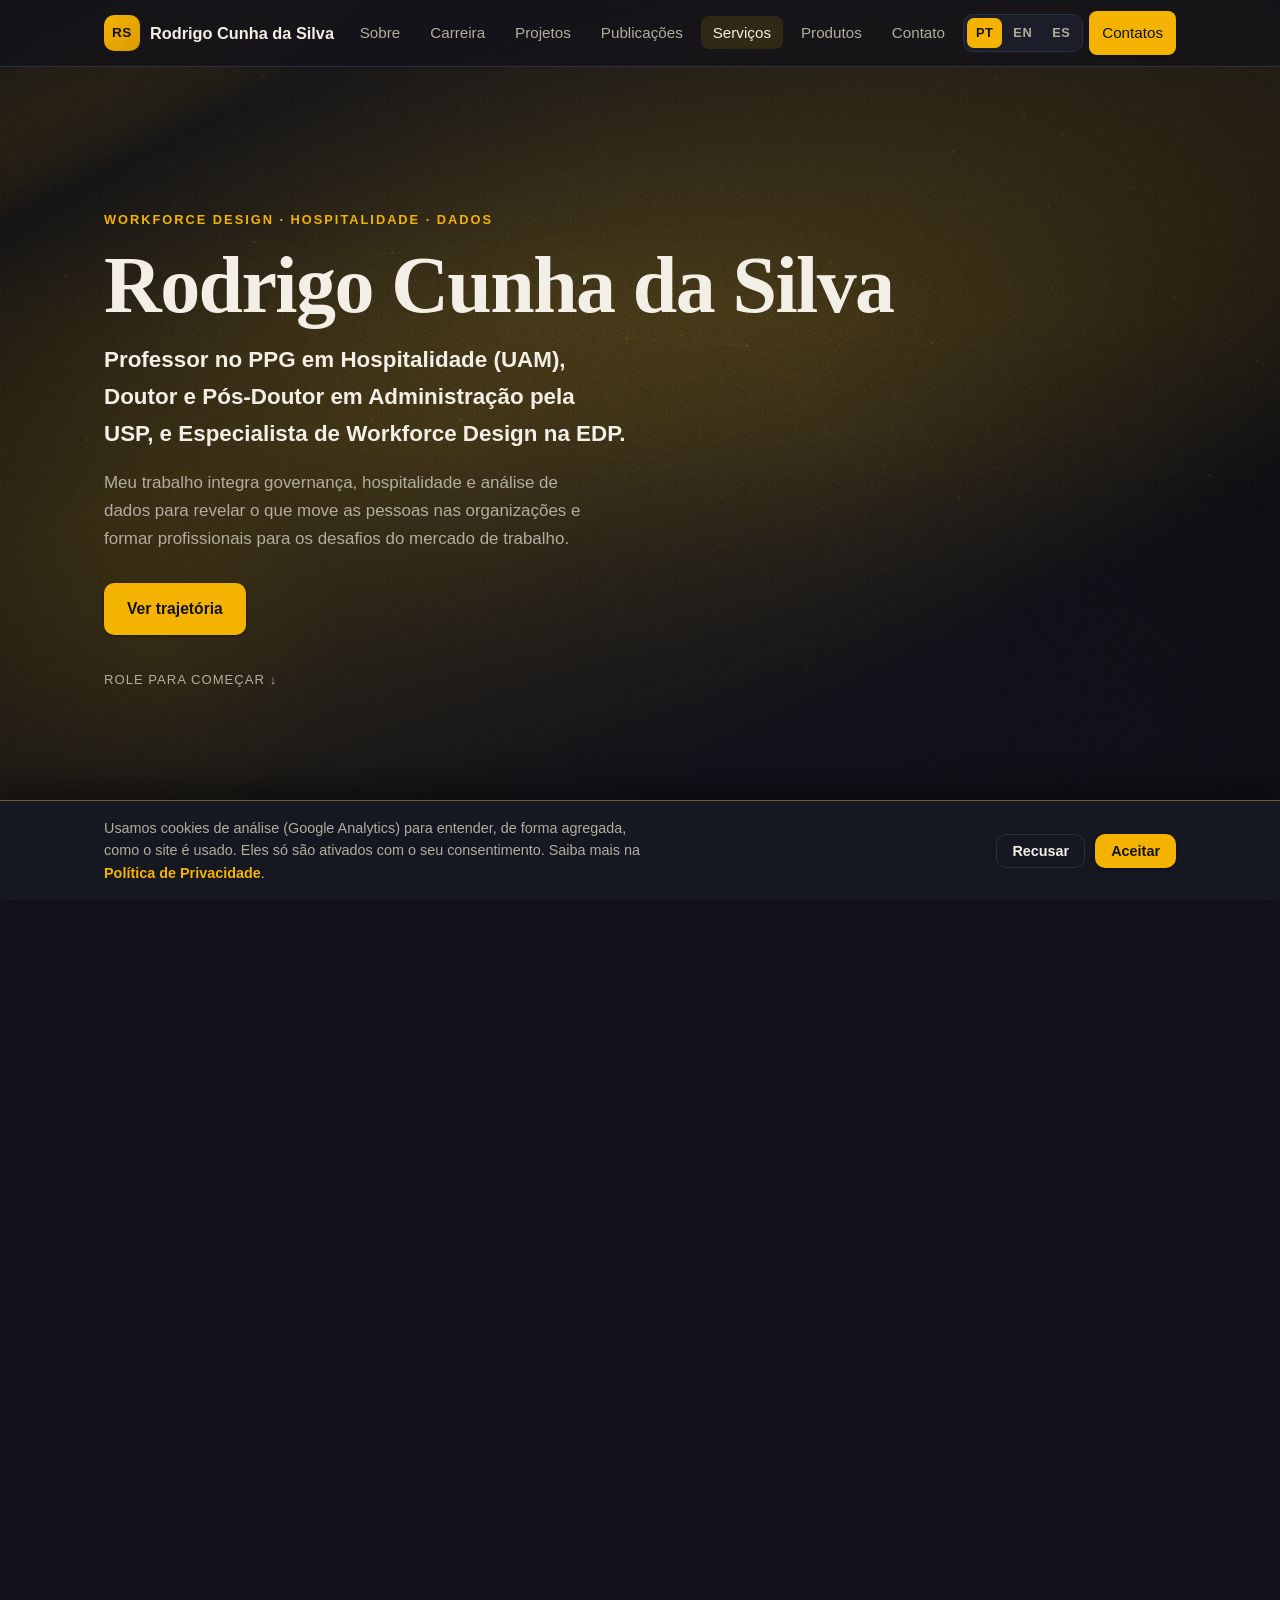
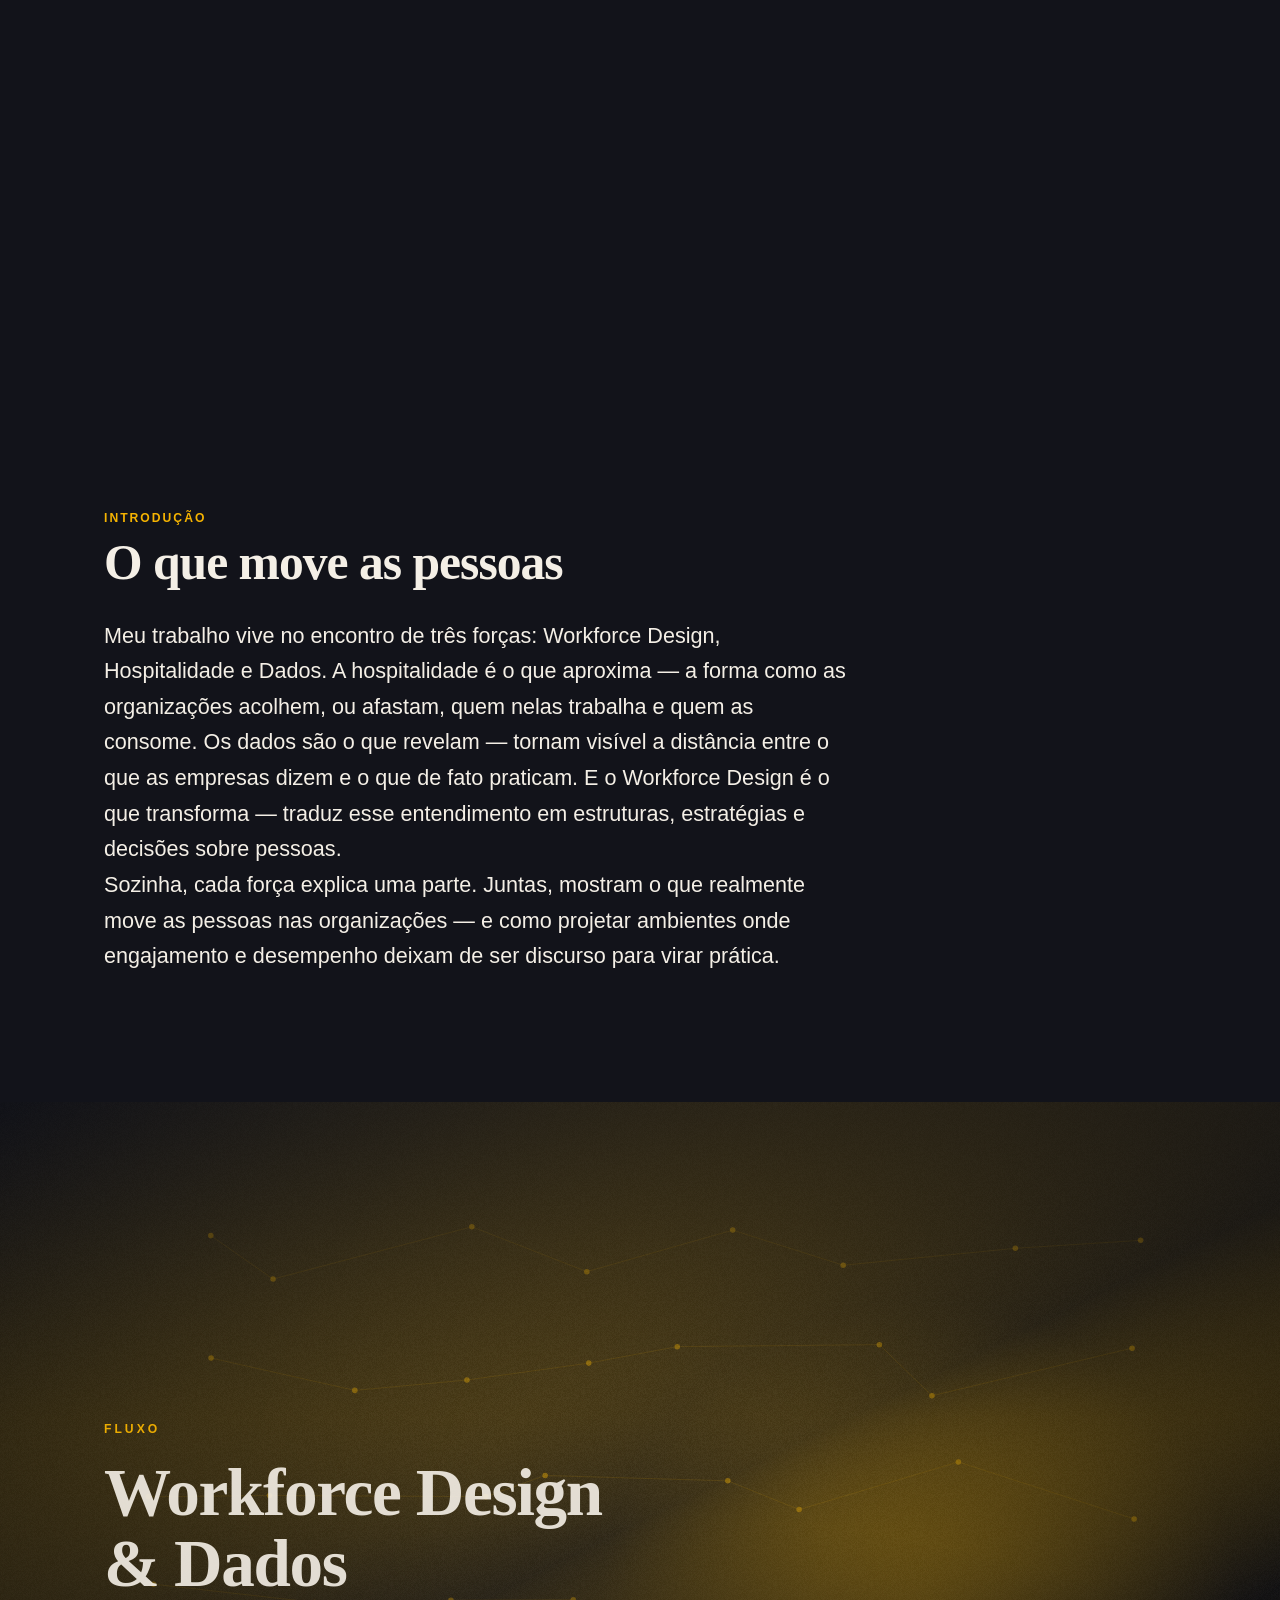
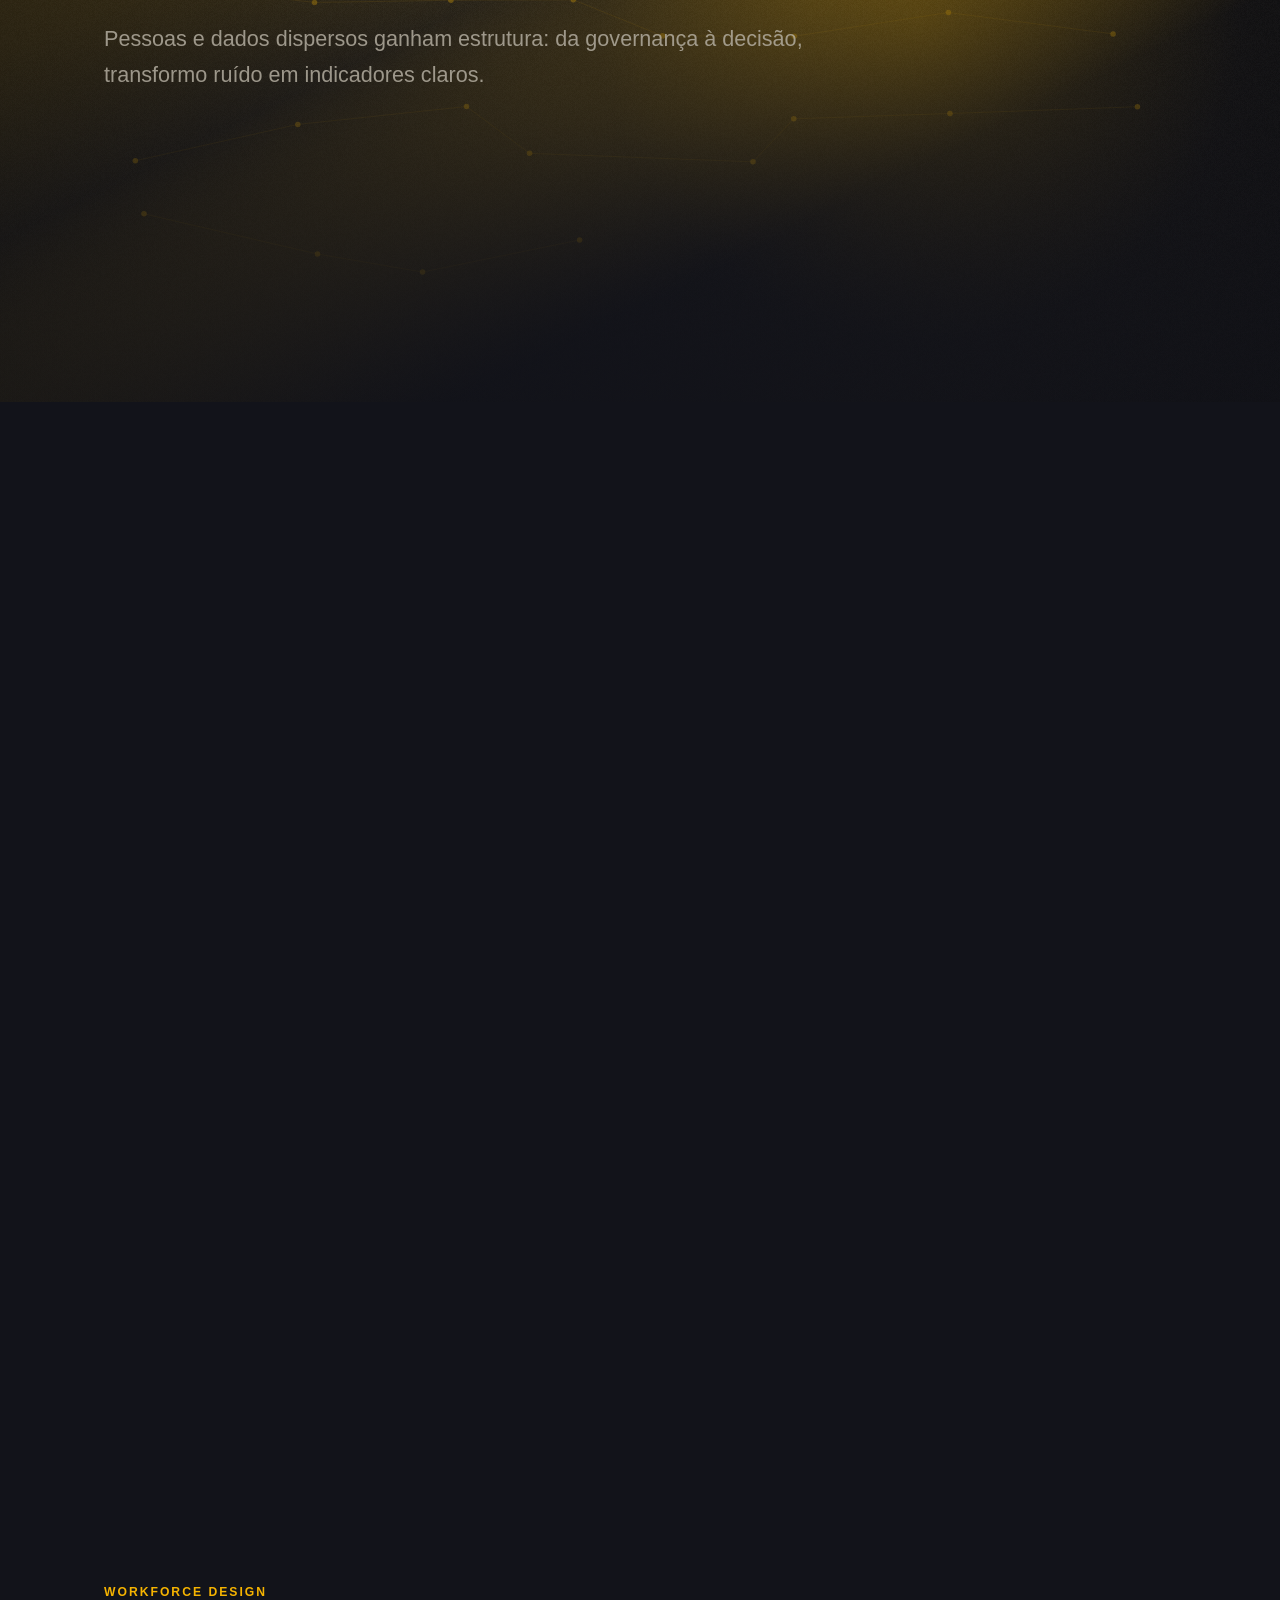
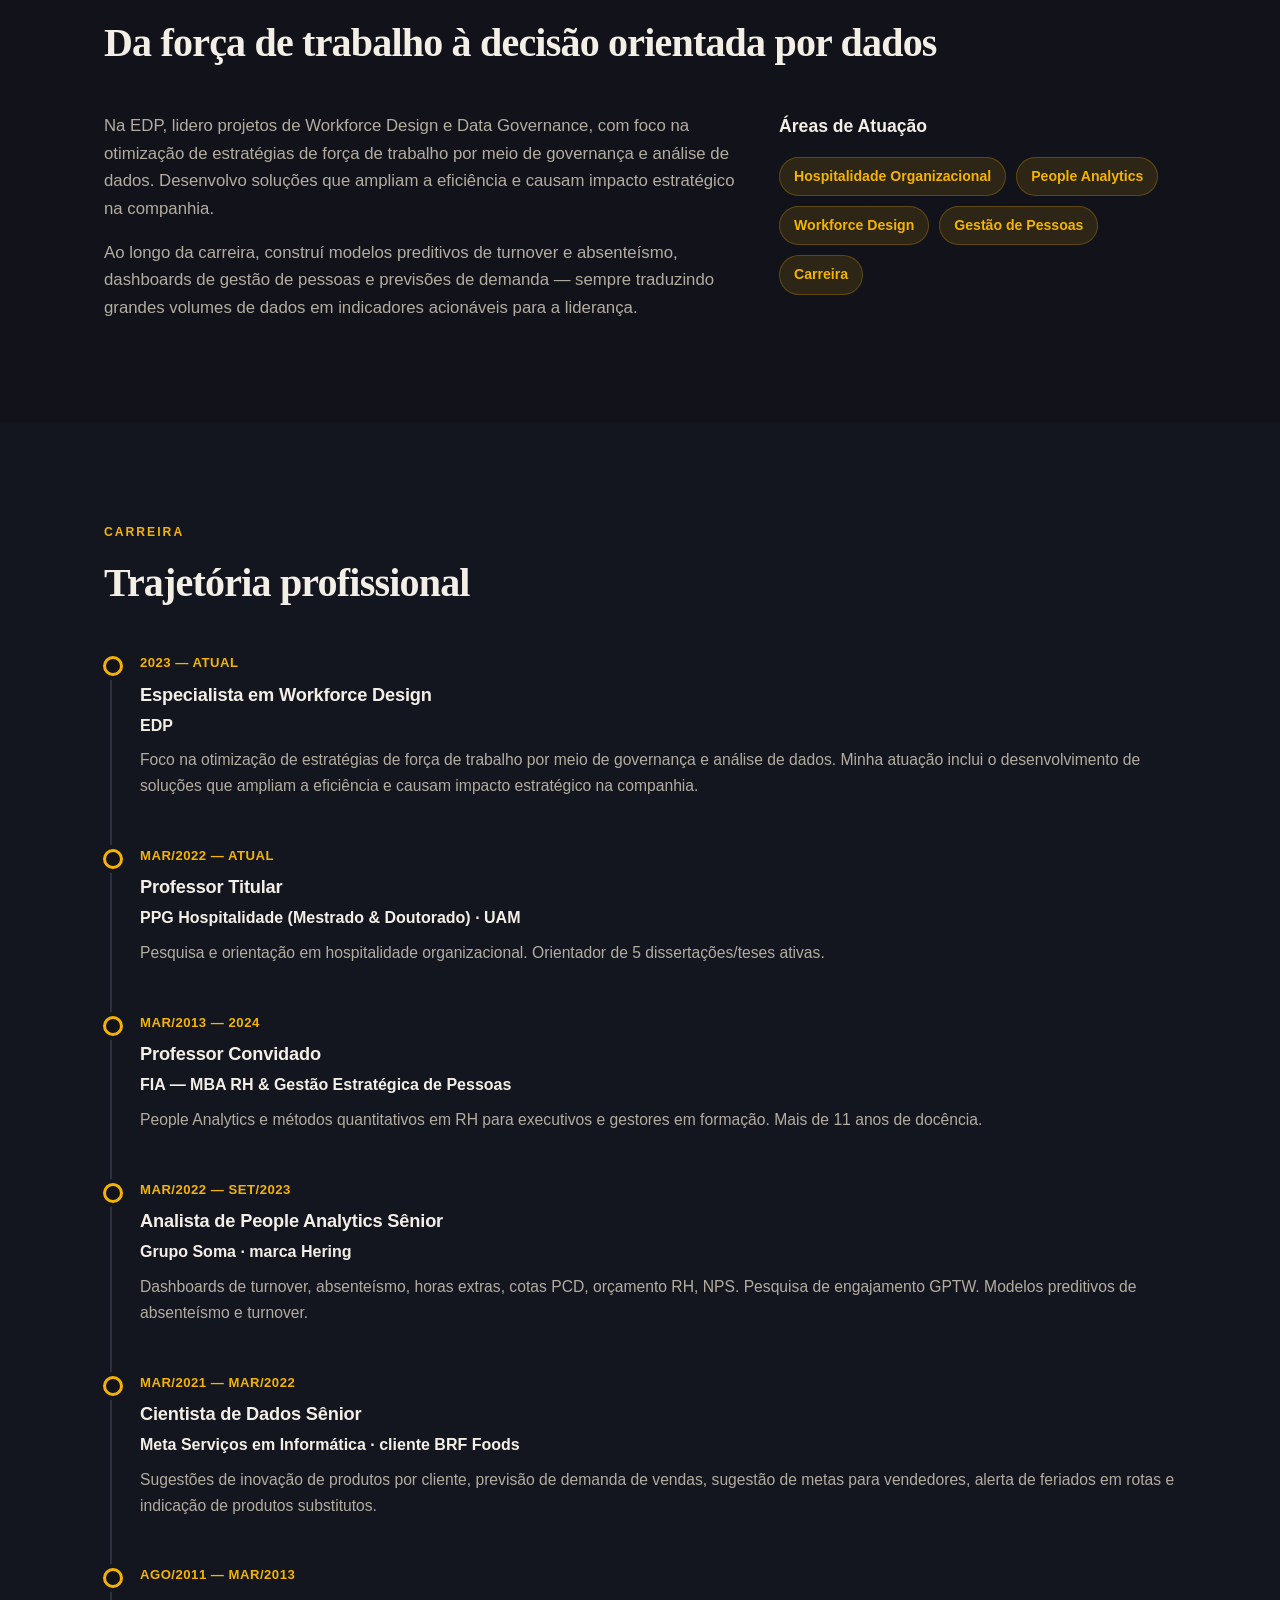
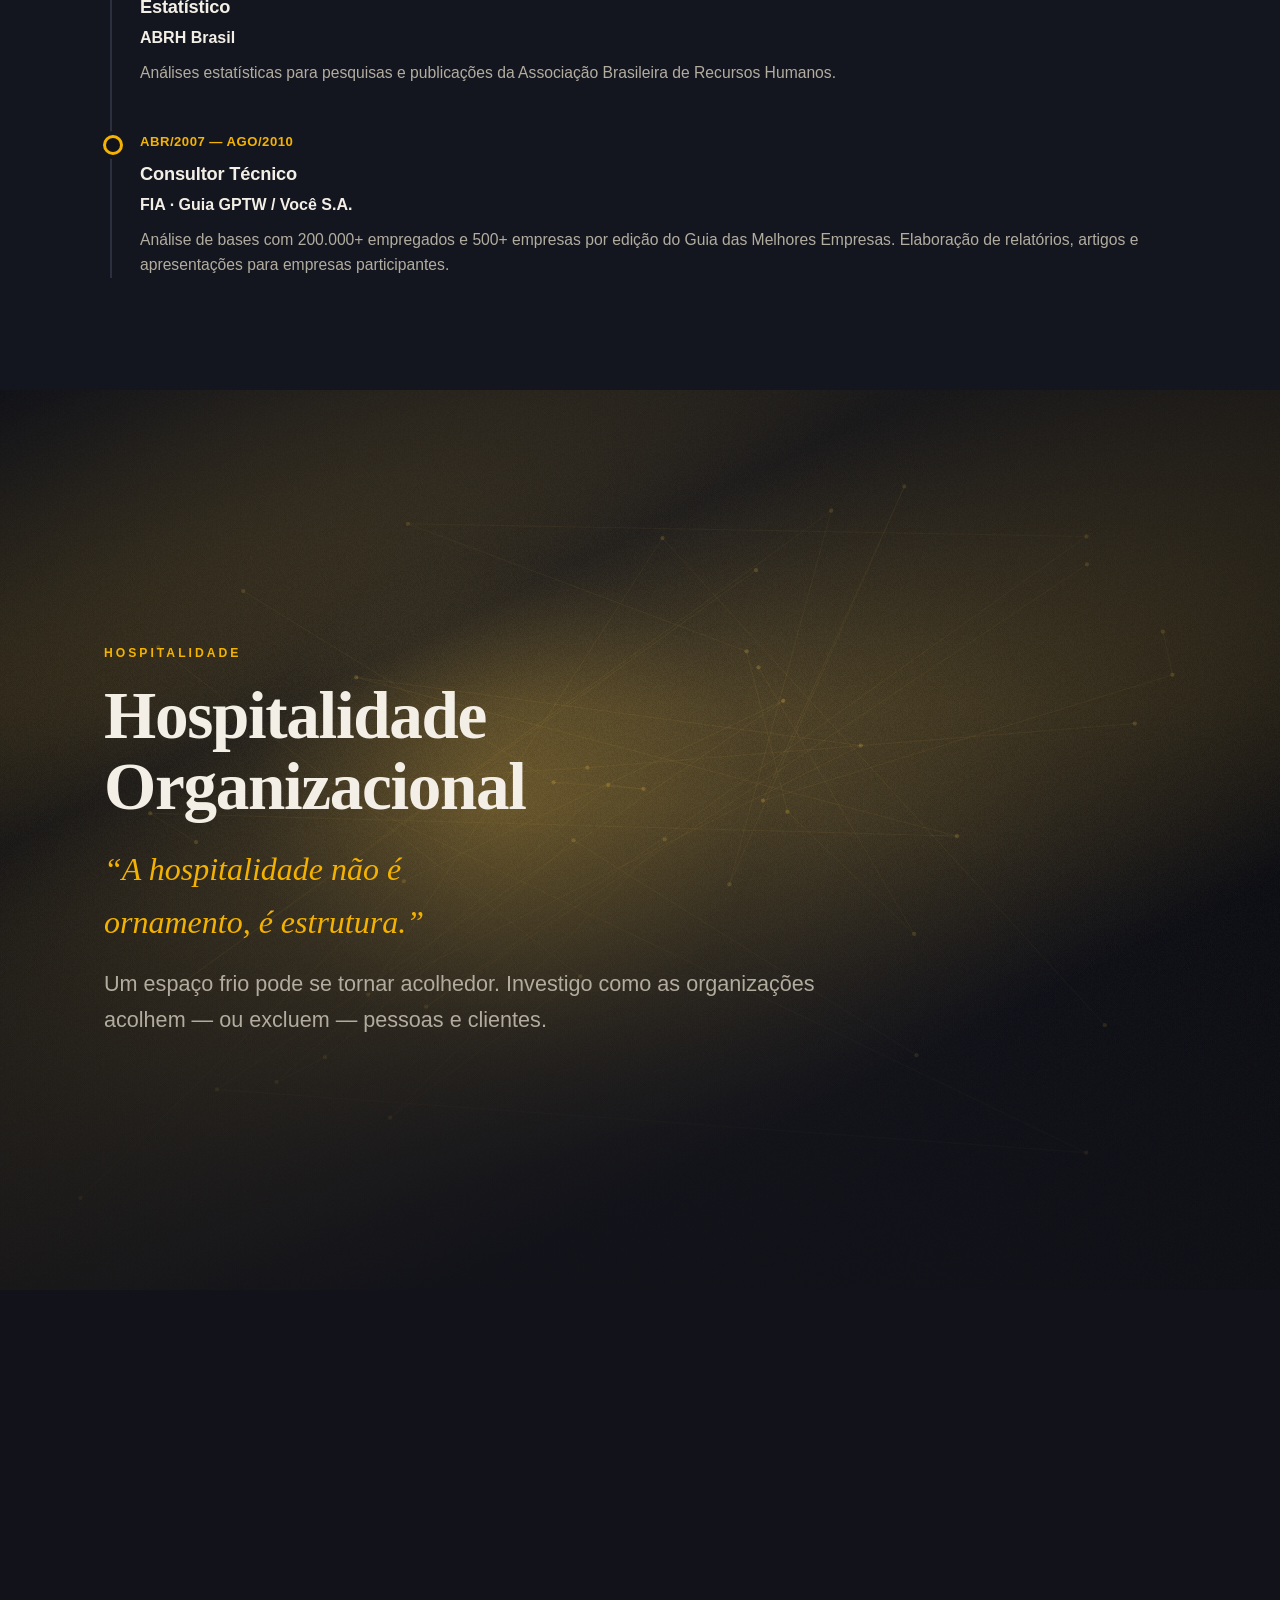
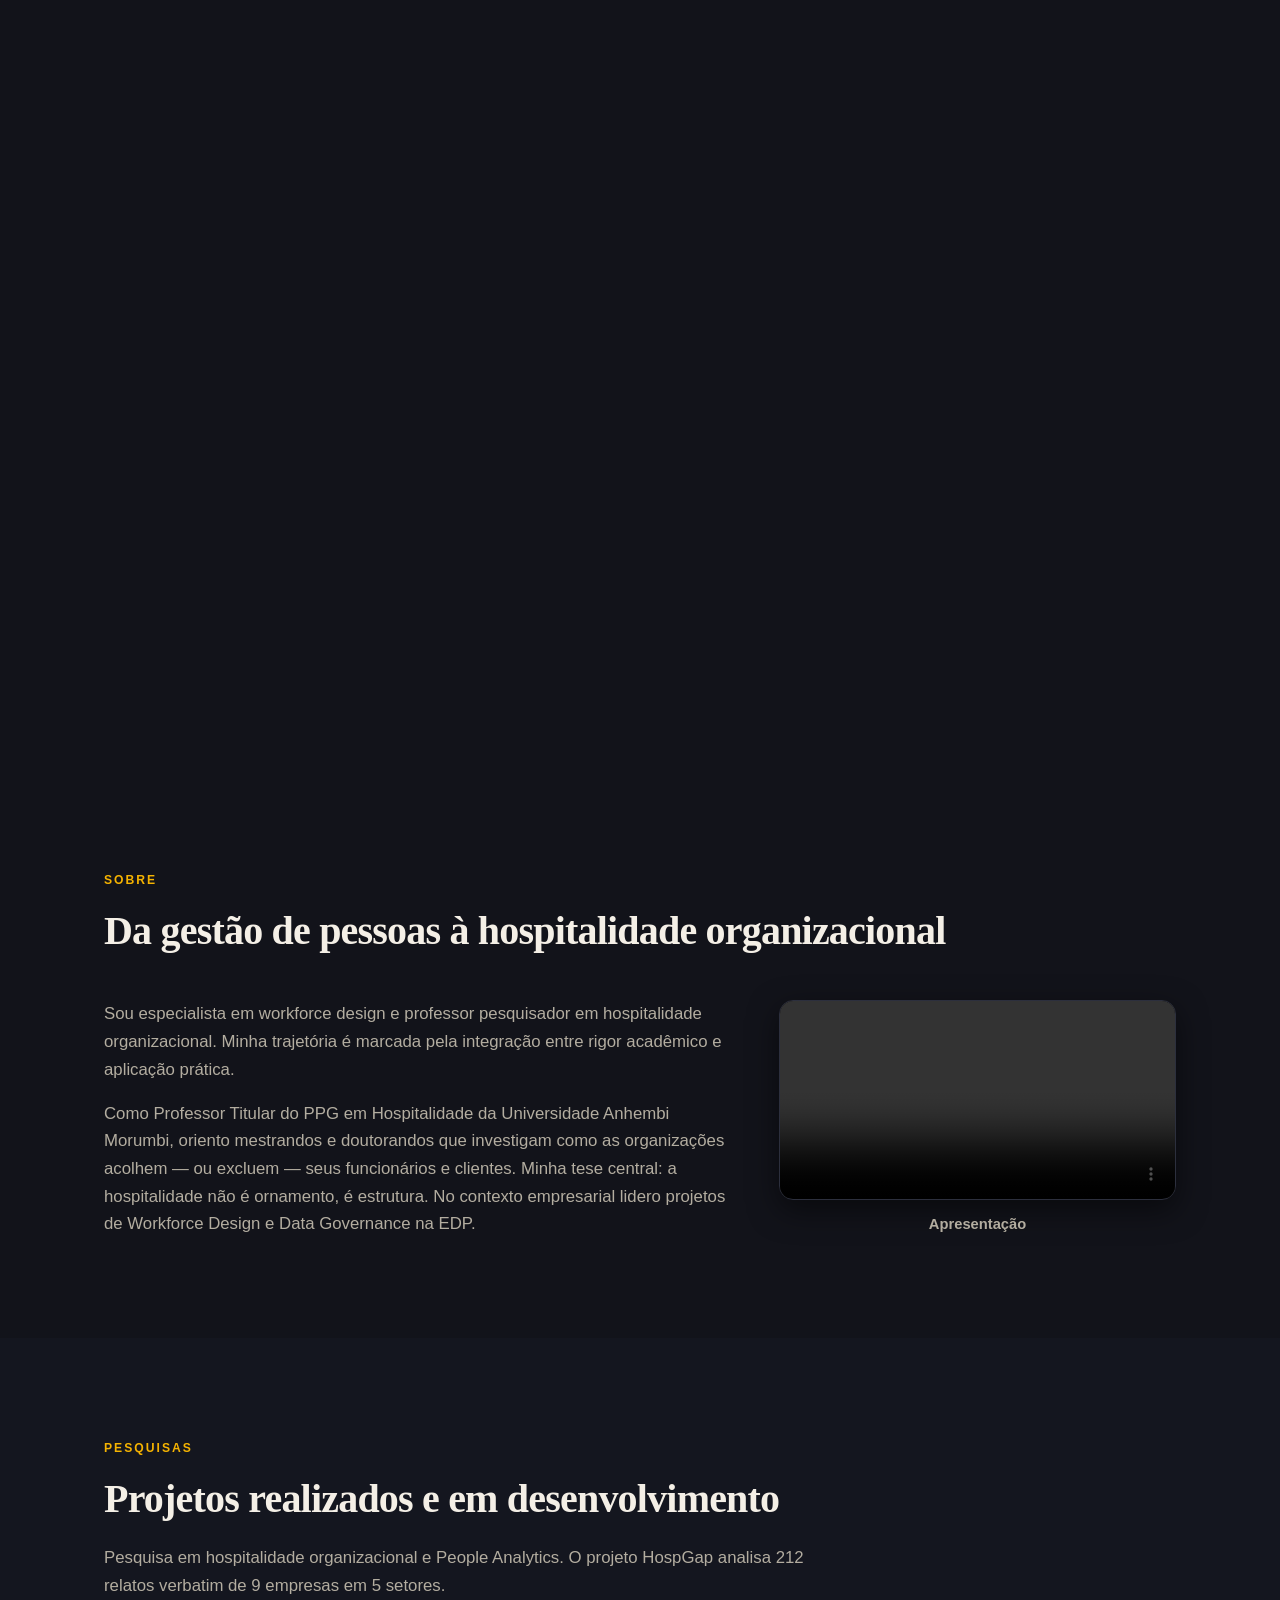
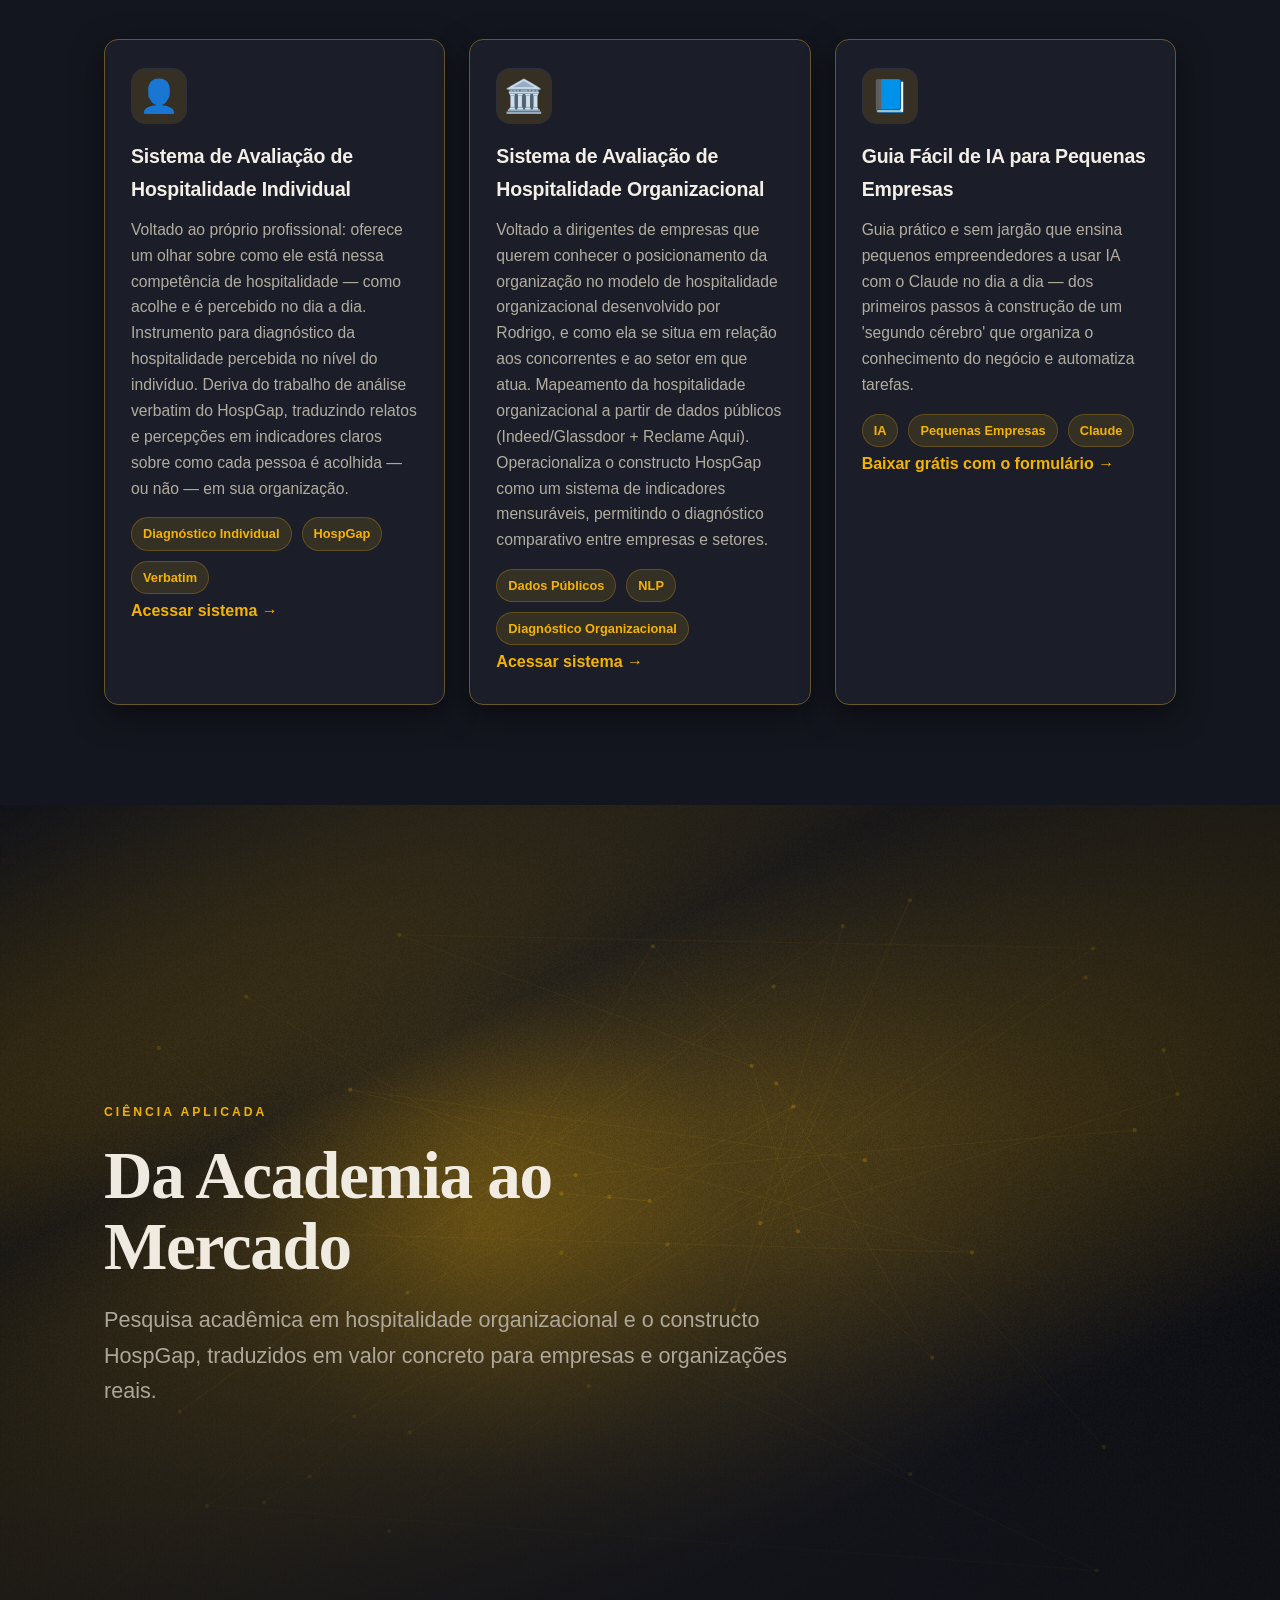
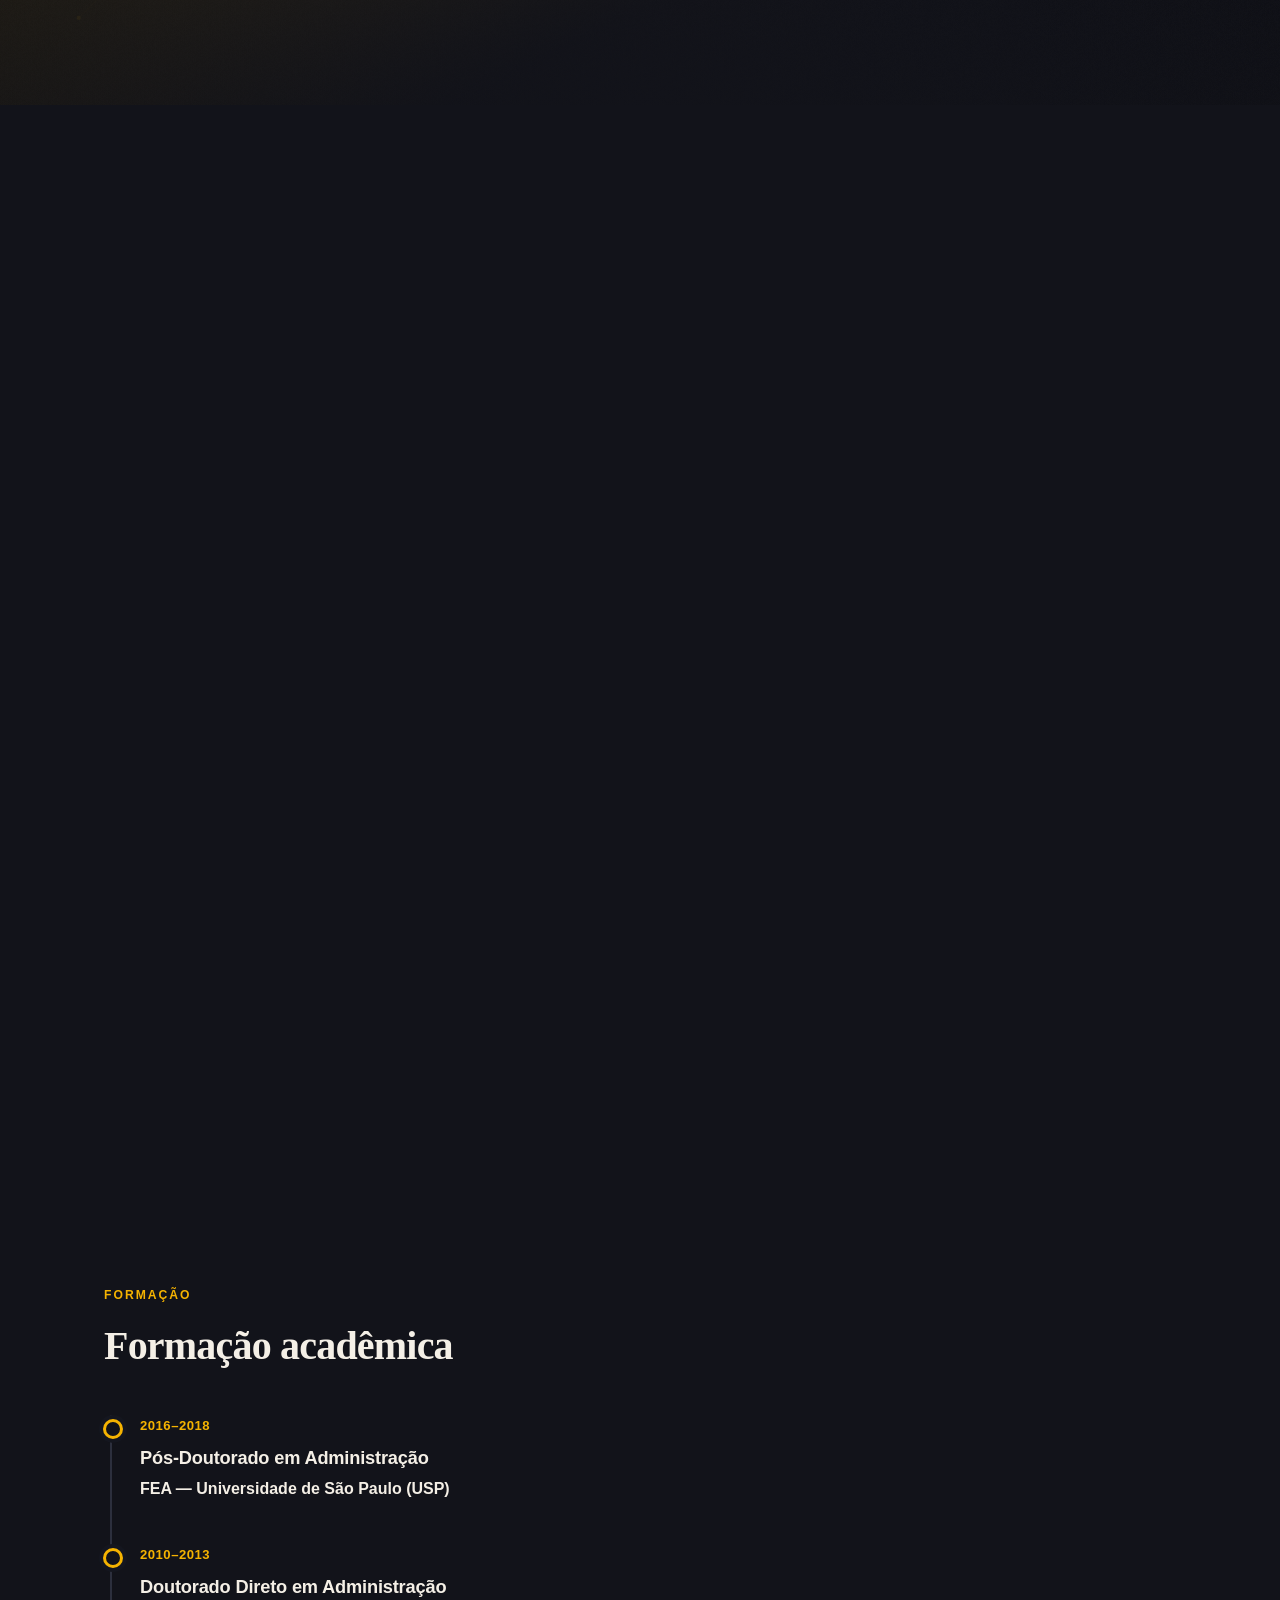
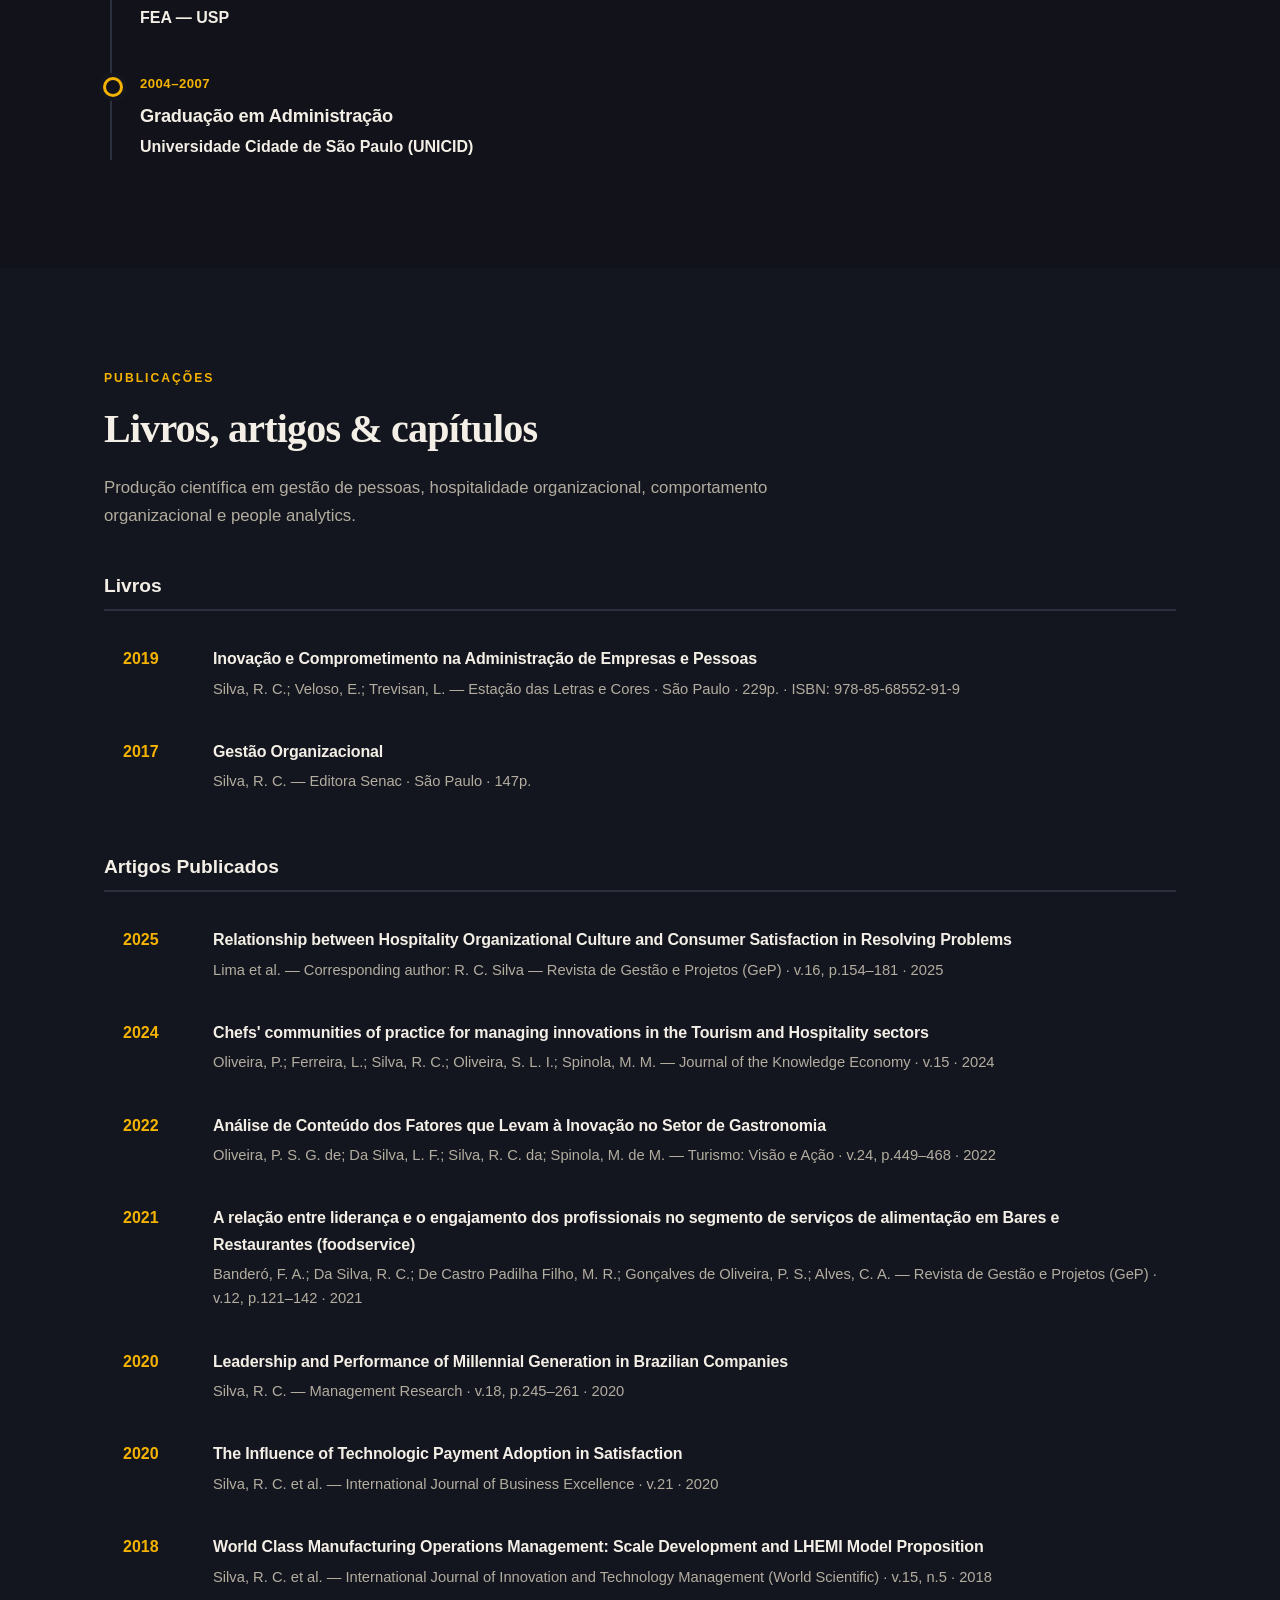
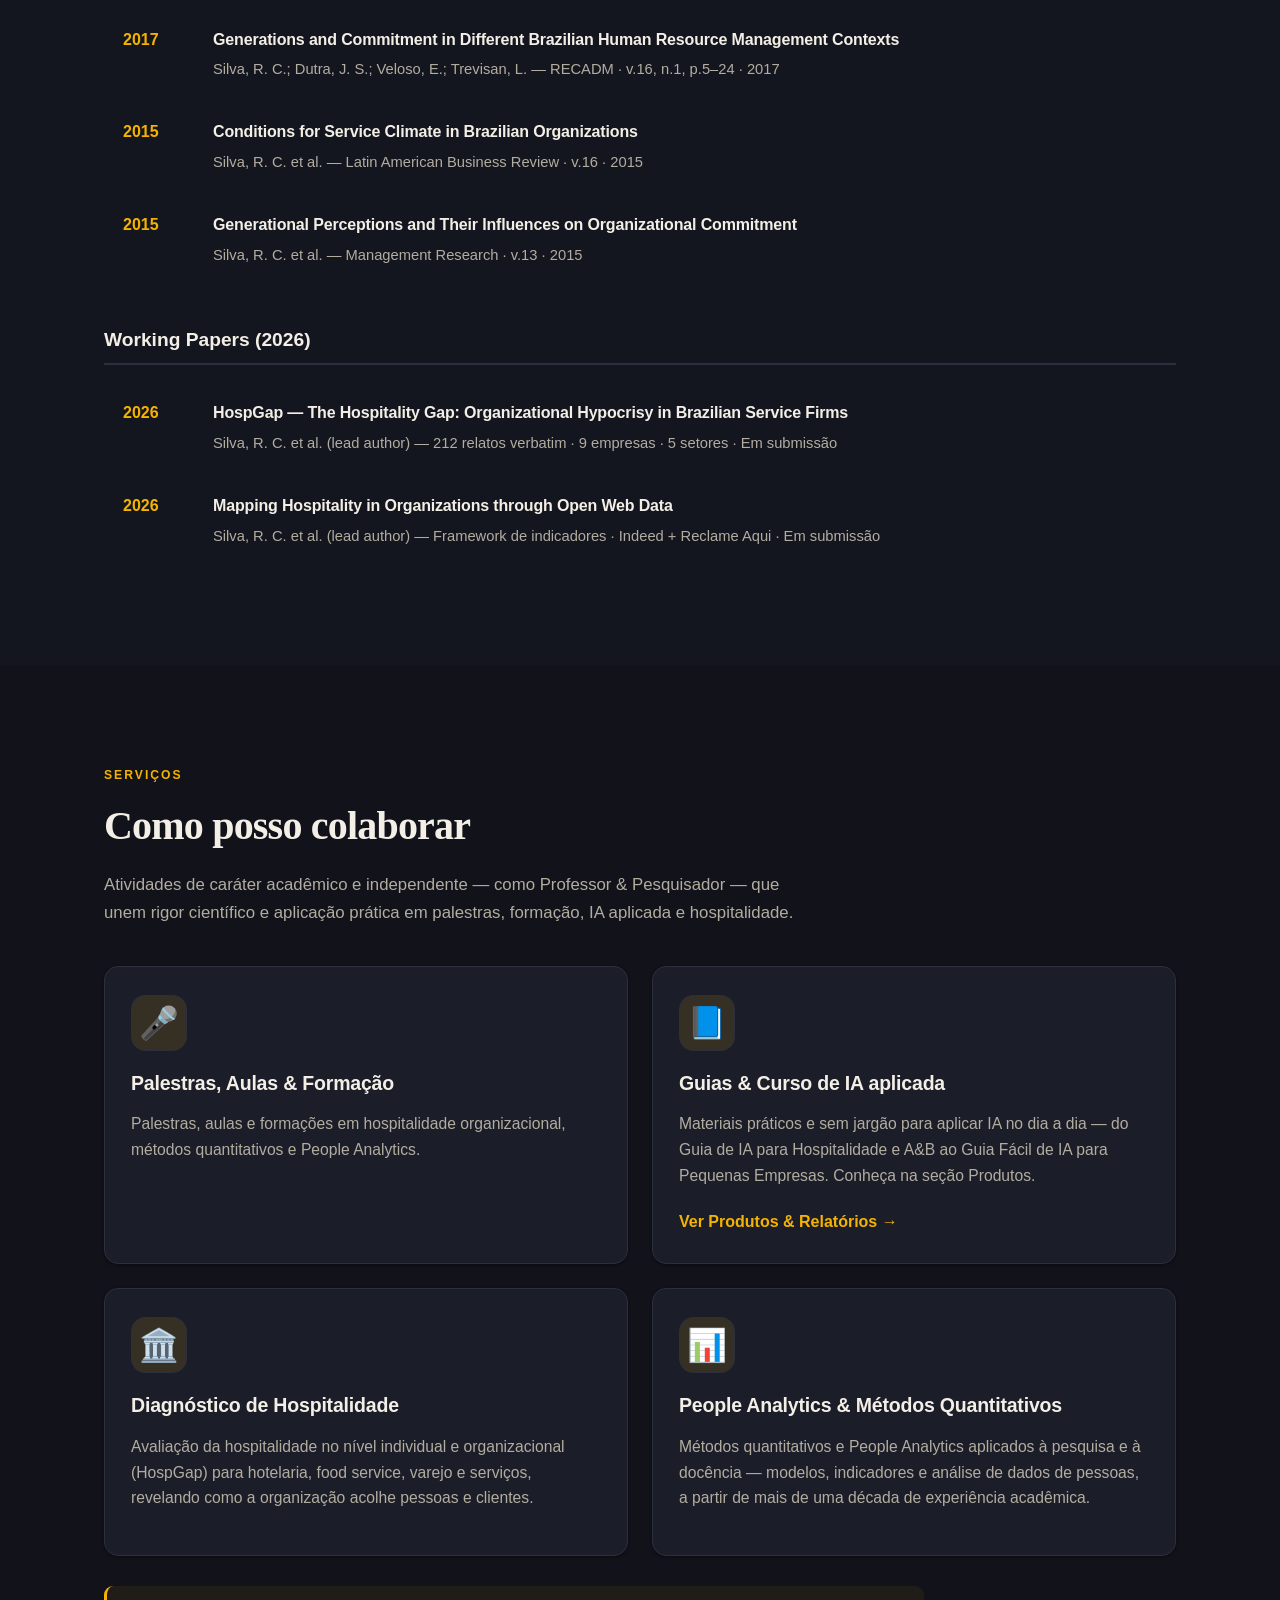
==== index.html @ f6408bd7 "Atualiza titulo/Open Graph (preview) e texto do checkbox de contato (sem nome)" ====
<!DOCTYPE html>
<html lang="pt-BR">
<head>
  <meta charset="UTF-8">
  <meta name="viewport" content="width=device-width, initial-scale=1.0">
  <meta name="description" content="Integro governança, hospitalidade e análise de dados para revelar o que move as pessoas nas organizações e formar profissionais para os desafios do mercado de trabalho.">
  <meta name="robots" content="index,follow">
  <title data-pt="Rodrigo Cunha da Silva — Workforce Design, Hospitalidade &amp; Dados" data-en="Rodrigo Cunha da Silva — Research, Hospitality &amp; People Analytics">Rodrigo Cunha da Silva — Workforce Design, Hospitalidade &amp; Dados</title>
  <link rel="canonical" href="https://www.rodrigocunhadasilva.com.br/">

  <!-- Open Graph / social preview -->
  <meta property="og:type" content="website">
  <meta property="og:site_name" content="Rodrigo Cunha da Silva">
  <meta property="og:title" content="Rodrigo Cunha da Silva — Workforce Design, Hospitalidade &amp; Dados">
  <meta property="og:description" content="Integro governança, hospitalidade e análise de dados para revelar o que move as pessoas nas organizações e formar profissionais para os desafios do mercado de trabalho.">
  <meta property="og:url" content="https://www.rodrigocunhadasilva.com.br/">
  <meta property="og:image" content="https://www.rodrigocunhadasilva.com.br/assets/og-image.png">
  <meta property="og:image:width" content="1200">
  <meta property="og:image:height" content="630">
  <meta property="og:locale" content="pt_BR">

  <!-- Twitter Card -->
  <meta name="twitter:card" content="summary_large_image">
  <meta name="twitter:title" content="Rodrigo Cunha da Silva — Workforce Design, Hospitalidade &amp; Dados">
  <meta name="twitter:description" content="Integro governança, hospitalidade e análise de dados para revelar o que move as pessoas nas organizações e formar profissionais para os desafios do mercado de trabalho.">
  <meta name="twitter:image" content="https://www.rodrigocunhadasilva.com.br/assets/og-image.png">

  <link rel="stylesheet" href="styles.css">
  <link rel="icon" type="image/svg+xml" href="assets/favicon.svg">
  <link rel="icon" href="data:image/svg+xml,<svg xmlns='http://www.w3.org/2000/svg' viewBox='0 0 100 100'><text y='.9em' font-size='90'>📊</text></svg>">
</head>
<body>
  <!-- ==================== NAVBAR ==================== -->
  <header class="navbar" id="topo">
    <nav class="nav-inner" aria-label="Navegação principal">
      <a href="#topo" class="brand" aria-label="Rodrigo Cunha da Silva — início">
        <span class="brand-mark" aria-hidden="true">RS</span>
        <span class="brand-text">Rodrigo Cunha da Silva</span>
      </a>

      <input type="checkbox" id="nav-toggle" class="nav-toggle" aria-hidden="true">
      <label for="nav-toggle" class="nav-hamburger" aria-label="Abrir menu de navegação" role="button" tabindex="0">
        <span></span><span></span><span></span>
      </label>

      <ul class="nav-links">
        <li><a href="#sobre" data-pt="Sobre" data-en="About" data-es="Sobre">Sobre</a></li>
        <li><a href="#carreira" data-pt="Carreira" data-en="Career" data-es="Carrera">Carreira</a></li>
        <li><a href="#pesquisas" data-pt="Projetos" data-en="Projects" data-es="Proyectos">Projetos</a></li>
        <li><a href="#publicacoes" data-pt="Publicações" data-en="Publications" data-es="Publicaciones">Publicações</a></li>
        <li><a href="#servicos" data-pt="Serviços" data-en="Services" data-es="Servicios">Serviços</a></li>
        <li><a href="#produtos" data-pt="Produtos" data-en="Products" data-es="Productos">Produtos</a></li>
        <li><a href="#contato" data-pt="Contato" data-en="Contact" data-es="Contacto">Contato</a></li>
        <li class="lang-select-li">
          <div class="lang-select" role="group" aria-label="Idioma / Language / Idioma">
            <button type="button" class="lang-opt" data-lang="pt" aria-pressed="true" title="Português">PT</button>
            <button type="button" class="lang-opt" data-lang="en" aria-pressed="false" title="English">EN</button>
            <button type="button" class="lang-opt" data-lang="es" aria-pressed="false" title="Español">ES</button>
          </div>
        </li>
        <li class="nav-cta-li">
          <a href="#contato" class="btn btn-primary btn-sm nav-cta" data-pt="Contatos" data-en="Contact" data-es="Contactos">Contatos</a>
        </li>
      </ul>
    </nav>
  </header>

  <!-- Barra de progresso da jornada de scroll -->
  <div class="scroll-progress" aria-hidden="true"><span id="scroll-progress-bar"></span></div>

  <main>
    <!-- ============================================================
         CAPÍTULO 1 — HERO · "O que move as pessoas"
         ============================================================ -->
    <section class="chapter" id="cap-hero" data-chapter="hero" aria-labelledby="hero-title">
      <div class="chapter-pin">
        <canvas class="chapter-canvas" data-canvas="hero" aria-hidden="true"></canvas>
        <!-- Backdrop cinematográfico do Hero: clipe gerado no Higgsfield.
             O src é injetado por JS APENAS no modo cinematográfico (desktop),
             fazendo scrub de video.currentTime pelo progresso do scroll.
             No mobile/reduced-motion o poster estático permanece (não carrega o vídeo). -->
        <video class="hero-video chapter-video" data-chapter-video
               poster="assets/frames/hero/poster.png"
               muted playsinline preload="none" aria-hidden="true">
          <source data-src="assets/video/hero.mp4" type="video/mp4">
          <source data-src="assets/video/hero.webm" type="video/webm">
        </video>
        <div class="chapter-scrim" aria-hidden="true"></div>
        <!-- Motivo: figura profissional genérica (silhueta placeholder) -->
        <div class="hero-figure" aria-hidden="true">
          <svg viewBox="0 0 200 260" width="100%" height="100%" preserveAspectRatio="xMidYMax meet">
            <defs>
              <linearGradient id="figGrad" x1="0" y1="0" x2="0" y2="1">
                <stop offset="0" stop-color="#f5b301" stop-opacity="0.30"/>
                <stop offset="1" stop-color="#f5b301" stop-opacity="0.03"/>
              </linearGradient>
            </defs>
            <circle cx="100" cy="52" r="34" fill="url(#figGrad)"/>
            <path d="M28 260 C28 176 60 132 100 132 C140 132 172 176 172 260 Z" fill="url(#figGrad)"/>
          </svg>
        </div>
        <div class="chapter-overlay hero-overlay container">
          <p class="hero-eyebrow reveal" data-pt="Workforce Design · Hospitalidade · Dados" data-en="Workforce Design · Hospitality · Data" data-es="Workforce Design · Hospitalidad · Datos">Workforce Design · Hospitalidade · Dados</p>
          <h1 id="hero-title" class="reveal">Rodrigo Cunha da Silva</h1>
          <p class="hero-tagline reveal"
             data-pt="Professor no PPG em Hospitalidade (UAM), Doutor e Pós-Doutor em Administração pela USP, e Especialista de Workforce Design na EDP."
             data-en="Professor in the Graduate Program in Hospitality (UAM), PhD and Post-Doctorate in Business Administration from USP, and Workforce Design Specialist at EDP."
             data-es="Profesor en el Programa de Posgrado en Hospitalidad (UAM), Doctor y Posdoctor en Administración por la USP, y Especialista de Workforce Design en EDP.">
            Professor no PPG em Hospitalidade (UAM), Doutor e Pós-Doutor em Administração pela USP,
            e Especialista de Workforce Design na EDP.
          </p>
          <p class="hero-intro reveal"
             data-pt="Meu trabalho integra governança, hospitalidade e análise de dados para revelar o que move as pessoas nas organizações e formar profissionais para os desafios do mercado de trabalho."
             data-en="My work integrates governance, hospitality, and data analysis to reveal what moves people in organizations and to train professionals for the challenges of the job market."
             data-es="Mi trabajo integra gobernanza, hospitalidad y análisis de datos para revelar qué mueve a las personas en las organizaciones y formar profesionales para los desafíos del mercado laboral.">
            Meu trabalho integra governança, hospitalidade e análise de dados para revelar o que move as pessoas nas organizações e formar profissionais para os desafios do mercado de trabalho.
          </p>
          <div class="hero-cta reveal">
            <a href="#fluxo" class="btn btn-primary" data-pt="Ver trajetória" data-en="See the journey" data-es="Ver trayectoria">Ver trajetória</a>
          </div>
          <p class="scroll-hint reveal" aria-hidden="true" data-pt="role para começar ↓" data-en="scroll to begin ↓" data-es="desplázate para comenzar ↓">role para começar ↓</p>
        </div>
      </div>
    </section>

    <!-- ============================================================
         INTRODUÇÃO — Ensaio de abertura "O que move as pessoas"
         Seção normal (não é capítulo cinematográfico / sem canvas).
         ============================================================ -->
    <section id="intro" class="section intro-section" aria-labelledby="intro-title">
      <div class="container">
        <p class="section-eyebrow" data-pt="Introdução" data-en="Introduction" data-es="Introducción">Introdução</p>
        <h2 id="intro-title" class="intro-title" data-pt="O que move as pessoas" data-en="What moves people" data-es="Qué mueve a las personas">O que move as pessoas</h2>
        <p class="intro-text"
           data-pt="Meu trabalho vive no encontro de três forças: Workforce Design, Hospitalidade e Dados. A hospitalidade é o que aproxima — a forma como as organizações acolhem, ou afastam, quem nelas trabalha e quem as consome. Os dados são o que revelam — tornam visível a distância entre o que as empresas dizem e o que de fato praticam. E o Workforce Design é o que transforma — traduz esse entendimento em estruturas, estratégias e decisões sobre pessoas."
           data-en="My work lives at the meeting point of three forces: Workforce Design, Hospitality, and Data. Hospitality is what brings people closer — how organizations welcome, or push away, those who work for and buy from them. Data is what reveals — it makes visible the gap between what companies say and what they actually do. And Workforce Design is what transforms — turning that understanding into structures, strategies, and decisions about people."
           data-es="Mi trabajo vive en el encuentro de tres fuerzas: Workforce Design, Hospitalidad y Datos. La hospitalidad es lo que acerca — la forma en que las organizaciones acogen, o alejan, a quienes trabajan en ellas y a quienes las consumen. Los datos son lo que revela — hacen visible la distancia entre lo que las empresas dicen y lo que de hecho practican. Y el Workforce Design es lo que transforma — traduce esa comprensión en estructuras, estrategias y decisiones sobre personas.">
          Meu trabalho vive no encontro de três forças: Workforce Design, Hospitalidade e Dados.
          A hospitalidade é o que aproxima — a forma como as organizações acolhem, ou afastam, quem
          nelas trabalha e quem as consome. Os dados são o que revelam — tornam visível a distância
          entre o que as empresas dizem e o que de fato praticam. E o Workforce Design é o que
          transforma — traduz esse entendimento em estruturas, estratégias e decisões sobre pessoas.
        </p>
        <p class="intro-text"
           data-pt="Sozinha, cada força explica uma parte. Juntas, mostram o que realmente move as pessoas nas organizações — e como projetar ambientes onde engajamento e desempenho deixam de ser discurso para virar prática."
           data-en="Alone, each force explains a part. Together, they show what truly moves people in organizations — and how to design environments where engagement and performance stop being talk and become practice."
           data-es="Por sí sola, cada fuerza explica una parte. Juntas, muestran lo que realmente mueve a las personas en las organizaciones — y cómo diseñar entornos donde el compromiso y el desempeño dejan de ser discurso para convertirse en práctica.">
          Sozinha, cada força explica uma parte. Juntas, mostram o que realmente move as pessoas nas
          organizações — e como projetar ambientes onde engajamento e desempenho deixam de ser
          discurso para virar prática.
        </p>
      </div>
    </section>

    <!-- ============================================================
         CAPÍTULO 2 — FLUXO · Workforce Design & Dados
         ============================================================ -->
    <section class="chapter" id="fluxo" data-chapter="fluxo" aria-labelledby="fluxo-title">
      <div class="chapter-pin">
        <canvas class="chapter-canvas" data-canvas="fluxo" aria-hidden="true"></canvas>
        <!-- Backdrop cinematográfico: clipe gerado no Higgsfield. src injetado por
             JS apenas no modo cinematográfico (desktop), com scrub de currentTime
             pelo progresso do scroll. Mobile/reduced-motion mantêm o poster. -->
        <video class="chapter-video" data-chapter-video
               poster="assets/frames/fluxo/poster.png"
               muted playsinline preload="none" aria-hidden="true">
          <source data-src="assets/video/fluxo.mp4" type="video/mp4">
          <source data-src="assets/video/fluxo.webm" type="video/webm">
        </video>
        <div class="chapter-scrim" aria-hidden="true"></div>
        <div class="chapter-overlay container">
          <p class="chapter-kicker reveal" data-pt="Fluxo" data-en="Flow" data-es="Flujo">Fluxo</p>
          <h2 id="fluxo-title" class="chapter-title reveal" data-pt="Workforce Design &amp; Dados" data-en="Workforce Design &amp; Data" data-es="Workforce Design &amp; Datos">Workforce Design &amp; Dados</h2>
          <p class="chapter-lead reveal"
             data-pt="Pessoas e dados dispersos ganham estrutura: da governança à decisão, transformo ruído em indicadores claros."
             data-en="Scattered people and data gain structure: from governance to decision, I turn noise into clear indicators."
             data-es="Personas y datos dispersos ganan estructura: de la gobernanza a la decisión, transformo el ruido en indicadores claros.">
            Pessoas e dados dispersos ganham estrutura: da governança à decisão, transformo ruído em indicadores claros.
          </p>
        </div>
      </div>
    </section>

    <!-- Conteúdo real — EDP / People Analytics -->
    <section id="sobre-dados" class="section" aria-labelledby="dados-title">
      <div class="container">
        <p class="section-eyebrow" data-pt="Workforce Design" data-en="Workforce Design" data-es="Workforce Design">Workforce Design</p>
        <h2 id="dados-title" class="section-title"
            data-pt="Da força de trabalho à decisão orientada por dados"
            data-en="From workforce to data-driven decisions"
            data-es="De la fuerza de trabajo a la decisión orientada por datos">Da força de trabalho à decisão orientada por dados</h2>
        <div class="about-grid">
          <div class="about-text">
            <p data-pt="Na EDP, lidero projetos de Workforce Design e Data Governance, com foco na otimização de estratégias de força de trabalho por meio de governança e análise de dados. Desenvolvo soluções que ampliam a eficiência e causam impacto estratégico na companhia."
               data-en="At EDP, I lead Workforce Design and Data Governance projects, focusing on optimizing workforce strategies through governance and data analysis. I build solutions that enhance efficiency and deliver strategic impact to the company."
               data-es="En EDP, lidero proyectos de Workforce Design y Data Governance, con foco en la optimización de estrategias de fuerza de trabajo mediante gobernanza y análisis de datos. Desarrollo soluciones que amplían la eficiencia y generan impacto estratégico en la compañía.">
              Na EDP, lidero projetos de Workforce Design e Data Governance, com foco na
              otimização de estratégias de força de trabalho por meio de governança e análise de dados.
              Desenvolvo soluções que ampliam a eficiência e causam impacto estratégico na companhia.
            </p>
            <p data-pt="Ao longo da carreira, construí modelos preditivos de turnover e absenteísmo, dashboards de gestão de pessoas e previsões de demanda — sempre traduzindo grandes volumes de dados em indicadores acionáveis para a liderança."
               data-en="Throughout my career, I have built predictive models of turnover and absenteeism, people-management dashboards, and demand forecasts — always translating large volumes of data into actionable indicators for leadership."
               data-es="A lo largo de la carrera, construí modelos predictivos de turnover y absentismo, dashboards de gestión de personas y previsiones de demanda — siempre traduciendo grandes volúmenes de datos en indicadores accionables para el liderazgo.">
              Ao longo da carreira, construí modelos preditivos de turnover e absenteísmo, dashboards de
              gestão de pessoas e previsões de demanda — sempre traduzindo grandes volumes de dados em
              indicadores acionáveis para a liderança.
            </p>
          </div>
          <div class="about-skills" aria-labelledby="skills-title">
            <h3 id="skills-title" class="skills-title" data-pt="Áreas de Atuação" data-en="Areas of Expertise" data-es="Áreas de Actuación">Áreas de Atuação</h3>
            <ul class="tags">
              <li class="tag" data-pt="Hospitalidade Organizacional" data-en="Organizational Hospitality" data-es="Hospitalidad Organizacional">Hospitalidade Organizacional</li>
              <li class="tag" data-pt="People Analytics" data-en="People Analytics" data-es="People Analytics">People Analytics</li>
              <li class="tag" data-pt="Workforce Design" data-en="Workforce Design" data-es="Workforce Design">Workforce Design</li>
              <li class="tag" data-pt="Gestão de Pessoas" data-en="People Management" data-es="Gestión de Personas">Gestão de Pessoas</li>
              <li class="tag" data-pt="Carreira" data-en="Career" data-es="Carrera">Carreira</li>
            </ul>
          </div>
        </div>
      </div>
    </section>

    <!-- Conteúdo real — Carreira (7 entradas, todas preservadas) -->
    <section id="carreira" class="section section-alt" aria-labelledby="carreira-title">
      <div class="container">
        <p class="section-eyebrow" data-pt="Carreira" data-en="Career" data-es="Carrera">Carreira</p>
        <h2 id="carreira-title" class="section-title" data-pt="Trajetória profissional" data-en="Professional path" data-es="Trayectoria profesional">Trajetória profissional</h2>

        <ol class="timeline" aria-label="Trajetória profissional">
          <li class="timeline-item">
            <div class="timeline-period">2023 — atual</div>
            <div class="timeline-body">
              <h3 class="timeline-role" data-pt="Especialista em Workforce Design" data-en="Workforce Design Specialist" data-es="Especialista en Workforce Design">Especialista em Workforce Design</h3>
              <p class="timeline-org">EDP</p>
              <p class="timeline-desc"
                 data-pt="Foco na otimização de estratégias de força de trabalho por meio de governança e análise de dados. Minha atuação inclui o desenvolvimento de soluções que ampliam a eficiência e causam impacto estratégico na companhia."
                 data-en="I focus on optimizing workforce strategies through data governance and analysis. My work includes developing solutions that enhance efficiency and deliver strategic impact to the company."
                 data-es="Enfoque en la optimización de estrategias de fuerza de trabajo mediante gobernanza y análisis de datos. Mi actuación incluye el desarrollo de soluciones que amplían la eficiencia y generan impacto estratégico en la compañía.">
                Foco na otimização de estratégias de força de trabalho por meio de governança e análise
                de dados. Minha atuação inclui o desenvolvimento de soluções que ampliam a eficiência e
                causam impacto estratégico na companhia.
              </p>
            </div>
          </li>

          <li class="timeline-item">
            <div class="timeline-period">mar/2022 — atual</div>
            <div class="timeline-body">
              <h3 class="timeline-role" data-pt="Professor Titular" data-en="Full Professor" data-es="Profesor Titular">Professor Titular</h3>
              <p class="timeline-org">PPG Hospitalidade (Mestrado &amp; Doutorado) · UAM</p>
              <p class="timeline-desc"
                 data-pt="Pesquisa e orientação em hospitalidade organizacional. Orientador de 5 dissertações/teses ativas."
                 data-en="Research and supervision in organizational hospitality. Advisor of 5 active dissertations/theses."
                 data-es="Investigación y orientación en hospitalidad organizacional. Orientador de 5 disertaciones/tesis activas.">
                Pesquisa e orientação em hospitalidade organizacional. Orientador de 5 dissertações/teses
                ativas.
              </p>
            </div>
          </li>

          <li class="timeline-item">
            <div class="timeline-period">mar/2013 — 2024</div>
            <div class="timeline-body">
              <h3 class="timeline-role" data-pt="Professor Convidado" data-en="Guest Professor" data-es="Profesor Invitado">Professor Convidado</h3>
              <p class="timeline-org">FIA — MBA RH &amp; Gestão Estratégica de Pessoas</p>
              <p class="timeline-desc"
                 data-pt="People Analytics e métodos quantitativos em RH para executivos e gestores em formação. Mais de 11 anos de docência."
                 data-en="People Analytics and quantitative methods in HR for executives and managers in training. Over 11 years of teaching."
                 data-es="People Analytics y métodos cuantitativos en RR. HH. para ejecutivos y gestores en formación. Más de 11 años de docencia.">
                People Analytics e métodos quantitativos em RH para executivos e gestores em formação.
                Mais de 11 anos de docência.
              </p>
            </div>
          </li>

          <li class="timeline-item">
            <div class="timeline-period">mar/2022 — set/2023</div>
            <div class="timeline-body">
              <h3 class="timeline-role" data-pt="Analista de People Analytics Sênior" data-en="Senior People Analytics Analyst" data-es="Analista Sénior de People Analytics">Analista de People Analytics Sênior</h3>
              <p class="timeline-org">Grupo Soma · marca Hering</p>
              <p class="timeline-desc"
                 data-pt="Dashboards de turnover, absenteísmo, horas extras, cotas PCD, orçamento RH, NPS. Pesquisa de engajamento GPTW. Modelos preditivos de absenteísmo e turnover."
                 data-en="Dashboards for turnover, absenteeism, overtime, disability (PCD) quotas, HR budget, and NPS. GPTW engagement survey. Predictive models for absenteeism and turnover."
                 data-es="Dashboards de turnover, absentismo, horas extra, cuotas PCD, presupuesto de RR. HH., NPS. Encuesta de compromiso GPTW. Modelos predictivos de absentismo y turnover.">
                Dashboards de turnover, absenteísmo, horas extras, cotas PCD, orçamento RH, NPS.
                Pesquisa de engajamento GPTW. Modelos preditivos de absenteísmo e turnover.
              </p>
            </div>
          </li>

          <li class="timeline-item">
            <div class="timeline-period">mar/2021 — mar/2022</div>
            <div class="timeline-body">
              <h3 class="timeline-role" data-pt="Cientista de Dados Sênior" data-en="Senior Data Scientist" data-es="Científico de Datos Sénior">Cientista de Dados Sênior</h3>
              <p class="timeline-org">Meta Serviços em Informática · cliente BRF Foods</p>
              <p class="timeline-desc"
                 data-pt="Sugestões de inovação de produtos por cliente, previsão de demanda de vendas, sugestão de metas para vendedores, alerta de feriados em rotas e indicação de produtos substitutos."
                 data-en="Product innovation suggestions per client, sales demand forecasting, target suggestions for salespeople, holiday alerts on routes, and substitute product recommendations."
                 data-es="Sugerencias de innovación de productos por cliente, previsión de demanda de ventas, sugerencia de metas para vendedores, alerta de días feriados en rutas e indicación de productos sustitutos.">
                Sugestões de inovação de produtos por cliente, previsão de demanda de vendas, sugestão
                de metas para vendedores, alerta de feriados em rotas e indicação de produtos substitutos.
              </p>
            </div>
          </li>

          <li class="timeline-item">
            <div class="timeline-period">ago/2011 — mar/2013</div>
            <div class="timeline-body">
              <h3 class="timeline-role" data-pt="Estatístico" data-en="Statistician" data-es="Estadístico">Estatístico</h3>
              <p class="timeline-org">ABRH Brasil</p>
              <p class="timeline-desc"
                 data-pt="Análises estatísticas para pesquisas e publicações da Associação Brasileira de Recursos Humanos."
                 data-en="Statistical analyses for research and publications of the Brazilian Association of Human Resources."
                 data-es="Análisis estadísticos para investigaciones y publicaciones de la Asociación Brasileña de Recursos Humanos.">
                Análises estatísticas para pesquisas e publicações da Associação Brasileira de
                Recursos Humanos.
              </p>
            </div>
          </li>

          <li class="timeline-item">
            <div class="timeline-period">abr/2007 — ago/2010</div>
            <div class="timeline-body">
              <h3 class="timeline-role" data-pt="Consultor Técnico" data-en="Technical Consultant" data-es="Consultor Técnico">Consultor Técnico</h3>
              <p class="timeline-org">FIA · Guia GPTW / Você S.A.</p>
              <p class="timeline-desc"
                 data-pt="Análise de bases com 200.000+ empregados e 500+ empresas por edição do Guia das Melhores Empresas. Elaboração de relatórios, artigos e apresentações para empresas participantes."
                 data-en="Analysis of databases with 200,000+ employees and 500+ companies per edition of the Best Companies Guide. Preparation of reports, articles, and presentations for participating companies."
                 data-es="Análisis de bases con 200.000+ empleados y 500+ empresas por edición de la Guía de las Mejores Empresas. Elaboración de informes, artículos y presentaciones para empresas participantes.">
                Análise de bases com 200.000+ empregados e 500+ empresas por edição do Guia das
                Melhores Empresas. Elaboração de relatórios, artigos e apresentações para empresas
                participantes.
              </p>
            </div>
          </li>
        </ol>
      </div>
    </section>

    <!-- ============================================================
         CAPÍTULO 3 — ACOLHIMENTO · Hospitalidade Organizacional
         ============================================================ -->
    <section class="chapter" id="acolhimento" data-chapter="acolhimento" aria-labelledby="acolhimento-title">
      <div class="chapter-pin">
        <canvas class="chapter-canvas" data-canvas="acolhimento" aria-hidden="true"></canvas>
        <!-- Backdrop cinematográfico: clipe gerado no Higgsfield (scrub por scroll). -->
        <video class="chapter-video" data-chapter-video
               poster="assets/frames/acolhimento/poster.png"
               muted playsinline preload="none" aria-hidden="true">
          <source data-src="assets/video/acolhimento.mp4" type="video/mp4">
          <source data-src="assets/video/acolhimento.webm" type="video/webm">
        </video>
        <div class="chapter-scrim" aria-hidden="true"></div>
        <div class="chapter-overlay container">
          <p class="chapter-kicker reveal" data-pt="Hospitalidade" data-en="Hospitality" data-es="Hospitalidad">Hospitalidade</p>
          <h2 id="acolhimento-title" class="chapter-title reveal" data-pt="Hospitalidade Organizacional" data-en="Organizational Hospitality" data-es="Hospitalidad Organizacional">Hospitalidade Organizacional</h2>
          <p class="chapter-quote reveal"
             data-pt="“A hospitalidade não é ornamento, é estrutura.”"
             data-en="“Hospitality is not ornament, it is structure.”"
             data-es="“La hospitalidad no es ornamento, es estructura.”">“A hospitalidade não é ornamento, é estrutura.”</p>
          <p class="chapter-lead reveal"
             data-pt="Um espaço frio pode se tornar acolhedor. Investigo como as organizações acolhem — ou excluem — pessoas e clientes."
             data-en="A cold space can become welcoming. I investigate how organizations welcome — or exclude — people and customers."
             data-es="Un espacio frío puede volverse acogedor. Investigo cómo las organizaciones acogen — o excluyen — a personas y clientes.">
            Um espaço frio pode se tornar acolhedor. Investigo como as organizações acolhem — ou excluem — pessoas e clientes.
          </p>
        </div>
      </div>
    </section>

    <!-- Conteúdo real — Sobre / tese / vídeo -->
    <section id="sobre" class="section" aria-labelledby="sobre-title">
      <div class="container">
        <p class="section-eyebrow" data-pt="Sobre" data-en="About" data-es="Acerca de">Sobre</p>
        <h2 id="sobre-title" class="section-title"
            data-pt="Da gestão de pessoas à hospitalidade organizacional"
            data-en="From people management to organizational hospitality"
            data-es="De la gestión de personas a la hospitalidad organizacional">Da gestão de pessoas à hospitalidade organizacional</h2>
        <div class="about-grid">
          <div class="about-text">
            <p data-pt="Sou especialista em workforce design e professor pesquisador em hospitalidade organizacional. Minha trajetória é marcada pela integração entre rigor acadêmico e aplicação prática."
               data-en="I am a workforce design specialist and a research professor in organizational hospitality. My career is marked by the integration of academic rigor and practical application."
               data-es="Soy especialista en workforce design y profesor investigador en hospitalidad organizacional. Mi trayectoria se caracteriza por la integración entre rigor académico y aplicación práctica.">
              Sou especialista em workforce design e professor pesquisador em hospitalidade
              organizacional. Minha trajetória é marcada pela integração entre rigor acadêmico e
              aplicação prática.
            </p>
            <p data-pt="Como Professor Titular do PPG em Hospitalidade da Universidade Anhembi Morumbi, oriento mestrandos e doutorandos que investigam como as organizações acolhem — ou excluem — seus funcionários e clientes. Minha tese central: a hospitalidade não é ornamento, é estrutura. No contexto empresarial lidero projetos de Workforce Design e Data Governance na EDP."
               data-en="As a Full Professor in the Graduate Program in Hospitality at Universidade Anhembi Morumbi, I supervise master's and doctoral students investigating how organizations welcome — or exclude — their employees and customers. My central thesis: hospitality is not ornament, it is structure. In the corporate world, I lead Workforce Design and Data Governance projects at EDP."
               data-es="Como Profesor Titular del PPG en Hospitalidad de la Universidade Anhembi Morumbi, oriento a maestrandos y doctorandos que investigan cómo las organizaciones acogen — o excluyen — a sus empleados y clientes. Mi tesis central: la hospitalidad no es ornamento, es estructura. En el contexto empresarial lidero proyectos de Workforce Design y Data Governance en EDP.">
              Como Professor Titular do PPG em Hospitalidade da Universidade Anhembi Morumbi, oriento
              mestrandos e doutorandos que investigam como as organizações acolhem — ou excluem — seus
              funcionários e clientes. Minha tese central: a hospitalidade não é ornamento, é estrutura.
              No contexto empresarial lidero projetos de Workforce Design e Data Governance na EDP.
            </p>
          </div>
          <figure class="about-video">
            <video class="about-video-player" controls preload="metadata" playsinline>
              <source src="assets/video-rodrigo.mp4" type="video/mp4">
              <span data-pt="Seu navegador não suporta vídeo." data-en="Your browser does not support video." data-es="Su navegador no admite vídeo.">Seu navegador não suporta vídeo.</span>
            </video>
            <figcaption class="about-video-caption" data-pt="Apresentação" data-en="Introduction" data-es="Presentación">Apresentação</figcaption>
          </figure>
        </div>
      </div>
    </section>

    <!-- Conteúdo real — Projetos / Pesquisas -->
    <section id="pesquisas" class="section section-alt" aria-labelledby="pesquisas-title">
      <div class="container">
        <p class="section-eyebrow" data-pt="Pesquisas" data-en="Research">Pesquisas</p>
        <h2 id="pesquisas-title" class="section-title" data-pt="Projetos realizados e em desenvolvimento" data-en="Completed and ongoing projects">Projetos realizados e em desenvolvimento</h2>
        <p class="section-subtitle"
           data-pt="Pesquisa em hospitalidade organizacional e People Analytics. O projeto HospGap analisa 212 relatos verbatim de 9 empresas em 5 setores."
           data-en="Research in organizational hospitality and People Analytics. The HospGap project analyzes 212 verbatim accounts from 9 companies across 5 sectors.">
          Pesquisa em hospitalidade organizacional e People Analytics. O projeto HospGap analisa 212
          relatos verbatim de 9 empresas em 5 setores.
        </p>

        <div class="cards-grid">
          <!-- Sistema A -->
          <article class="card project-card system-card">
            <div class="card-icon" aria-hidden="true">👤</div>
            <h3 class="project-title" data-pt="Sistema de Avaliação de Hospitalidade Individual" data-en="Individual Hospitality Assessment System">Sistema de Avaliação de Hospitalidade Individual</h3>
            <p class="card-desc"
               data-pt="Voltado ao próprio profissional: oferece um olhar sobre como ele está nessa competência de hospitalidade — como acolhe e é percebido no dia a dia. Instrumento para diagnóstico da hospitalidade percebida no nível do indivíduo. Deriva do trabalho de análise verbatim do HospGap, traduzindo relatos e percepções em indicadores claros sobre como cada pessoa é acolhida — ou não — em sua organização."
               data-en="Aimed at the professional themselves: it offers a lens on how they stand in this hospitality competency — how they welcome and are perceived day to day. An instrument for diagnosing perceived hospitality at the individual level. Derived from the HospGap verbatim analysis work, translating accounts and perceptions into clear indicators of how each person is welcomed — or not — in their organization.">
              Voltado ao próprio profissional: oferece um olhar sobre como ele está nessa competência de
              hospitalidade — como acolhe e é percebido no dia a dia. Instrumento para diagnóstico da
              hospitalidade percebida no nível do indivíduo. Deriva do trabalho de análise verbatim do
              HospGap, traduzindo relatos e percepções em indicadores claros sobre como cada pessoa é
              acolhida — ou não — em sua organização.
            </p>
            <ul class="tags tags-sm">
              <li class="tag" data-pt="Diagnóstico Individual" data-en="Individual Diagnosis">Diagnóstico Individual</li>
              <li class="tag">HospGap</li>
              <li class="tag">Verbatim</li>
            </ul>
            <a href="https://rdgcdasilva.github.io/Insurance/hospitality-app/avaliacao-hospitalidade.html" class="card-link" target="_blank" rel="noopener" data-pt="Acessar sistema →" data-en="Open system →">Acessar sistema →</a>
          </article>

          <!-- Sistema B -->
          <article class="card project-card system-card">
            <div class="card-icon" aria-hidden="true">🏛️</div>
            <h3 class="project-title" data-pt="Sistema de Avaliação de Hospitalidade Organizacional" data-en="Organizational Hospitality Assessment System">Sistema de Avaliação de Hospitalidade Organizacional</h3>
            <p class="card-desc"
               data-pt="Voltado a dirigentes de empresas que querem conhecer o posicionamento da organização no modelo de hospitalidade organizacional desenvolvido por Rodrigo, e como ela se situa em relação aos concorrentes e ao setor em que atua. Mapeamento da hospitalidade organizacional a partir de dados públicos (Indeed/Glassdoor + Reclame Aqui). Operacionaliza o constructo HospGap como um sistema de indicadores mensuráveis, permitindo o diagnóstico comparativo entre empresas e setores."
               data-en="Aimed at company executives who want to understand the organization's positioning within Rodrigo's organizational hospitality model, and how it stands relative to competitors and its sector. Mapping of organizational hospitality from public data (Indeed/Glassdoor + Reclame Aqui). It operationalizes the HospGap construct as a system of measurable indicators, enabling comparative diagnosis across companies and sectors.">
              Voltado a dirigentes de empresas que querem conhecer o posicionamento da organização no
              modelo de hospitalidade organizacional desenvolvido por Rodrigo, e como ela se situa em
              relação aos concorrentes e ao setor em que atua. Mapeamento da hospitalidade organizacional a
              partir de dados públicos (Indeed/Glassdoor + Reclame Aqui). Operacionaliza o constructo
              HospGap como um sistema de indicadores mensuráveis, permitindo o diagnóstico comparativo entre
              empresas e setores.
            </p>
            <ul class="tags tags-sm">
              <li class="tag" data-pt="Dados Públicos" data-en="Public Data">Dados Públicos</li>
              <li class="tag">NLP</li>
              <li class="tag" data-pt="Diagnóstico Organizacional" data-en="Organizational Diagnosis">Diagnóstico Organizacional</li>
            </ul>
            <a href="https://rdgcdasilva.github.io/Insurance/mapeamento-hospitalidade.html" class="card-link" target="_blank" rel="noopener" data-pt="Acessar sistema →" data-en="Open system →">Acessar sistema →</a>
          </article>

          <!-- Guia de IA para Pequenas Empresas -->
          <article class="card project-card system-card">
            <div class="card-icon" aria-hidden="true">📘</div>
            <h3 class="project-title" data-pt="Guia Fácil de IA para Pequenas Empresas" data-en="Easy AI Guide for Small Businesses">Guia Fácil de IA para Pequenas Empresas</h3>
            <p class="card-desc"
               data-pt="Guia prático e sem jargão que ensina pequenos empreendedores a usar IA com o Claude no dia a dia — dos primeiros passos à construção de um 'segundo cérebro' que organiza o conhecimento do negócio e automatiza tarefas."
               data-en="A practical, jargon-free guide that teaches small-business owners to use AI with Claude day to day — from the first steps to building a 'second brain' that organizes business knowledge and automates tasks.">
              Guia prático e sem jargão que ensina pequenos empreendedores a usar IA com o Claude no dia a
              dia — dos primeiros passos à construção de um 'segundo cérebro' que organiza o conhecimento
              do negócio e automatiza tarefas.
            </p>
            <ul class="tags tags-sm">
              <li class="tag" data-pt="IA" data-en="AI">IA</li>
              <li class="tag" data-pt="Pequenas Empresas" data-en="Small Business">Pequenas Empresas</li>
              <li class="tag">Claude</li>
            </ul>
            <a href="#guia-gratis" class="card-link" data-pt="Baixar grátis com o formulário →" data-en="Download free via the form →">Baixar grátis com o formulário →</a>
          </article>
        </div>
      </div>
    </section>

    <!-- ============================================================
         CAPÍTULO 4 — Da Academia ao Mercado
         ============================================================ -->
    <section class="chapter" id="rigor" data-chapter="rigor" aria-labelledby="rigor-title">
      <div class="chapter-pin">
        <canvas class="chapter-canvas" data-canvas="rigor" aria-hidden="true"></canvas>
        <!-- Backdrop cinematográfico: clipe gerado no Higgsfield (scrub por scroll). -->
        <video class="chapter-video" data-chapter-video
               poster="assets/frames/rigor/poster.png"
               muted playsinline preload="none" aria-hidden="true">
          <source data-src="assets/video/rigor.mp4" type="video/mp4">
          <source data-src="assets/video/rigor.webm" type="video/webm">
        </video>
        <div class="chapter-scrim" aria-hidden="true"></div>
        <div class="chapter-overlay container">
          <p class="chapter-kicker reveal" data-pt="Ciência aplicada" data-en="Applied science" data-es="Ciencia aplicada">Ciência aplicada</p>
          <h2 id="rigor-title" class="chapter-title reveal" data-pt="Da Academia ao Mercado" data-en="From Academia to Market" data-es="De la Academia al Mercado">Da Academia ao Mercado</h2>
          <p class="chapter-lead reveal"
             data-pt="Pesquisa acadêmica em hospitalidade organizacional e o constructo HospGap, traduzidos em valor concreto para empresas e organizações reais."
             data-en="Academic research in organizational hospitality and the HospGap construct, translated into concrete value for real companies and organizations."
             data-es="Investigación académica en hospitalidad organizacional y el constructo HospGap, traducidos en valor concreto para empresas y organizaciones reales.">
            Pesquisa acadêmica em hospitalidade organizacional e o constructo HospGap, traduzidos em valor concreto para empresas e organizações reais.
          </p>
        </div>
      </div>
    </section>

    <!-- Conteúdo real — Formação -->
    <section id="formacao" class="section" aria-labelledby="formacao-title">
      <div class="container">
        <p class="section-eyebrow" data-pt="Formação" data-en="Education" data-es="Formación">Formação</p>
        <h2 id="formacao-title" class="section-title" data-pt="Formação acadêmica" data-en="Academic background" data-es="Formación académica">Formação acadêmica</h2>

        <ol class="timeline" aria-label="Formação acadêmica">
          <li class="timeline-item">
            <div class="timeline-period">2016–2018</div>
            <div class="timeline-body">
              <h3 class="timeline-role" data-pt="Pós-Doutorado em Administração" data-en="Postdoctoral Research in Business Administration" data-es="Posdoctorado en Administración">Pós-Doutorado em Administração</h3>
              <p class="timeline-org">FEA — Universidade de São Paulo (USP)</p>
            </div>
          </li>
          <li class="timeline-item">
            <div class="timeline-period">2010–2013</div>
            <div class="timeline-body">
              <h3 class="timeline-role" data-pt="Doutorado Direto em Administração" data-en="Direct Doctorate in Business Administration" data-es="Doctorado Directo en Administración">Doutorado Direto em Administração</h3>
              <p class="timeline-org">FEA — USP</p>
            </div>
          </li>
          <li class="timeline-item">
            <div class="timeline-period">2004–2007</div>
            <div class="timeline-body">
              <h3 class="timeline-role" data-pt="Graduação em Administração" data-en="Bachelor's Degree in Business Administration" data-es="Grado en Administración">Graduação em Administração</h3>
              <p class="timeline-org">Universidade Cidade de São Paulo (UNICID)</p>
            </div>
          </li>
        </ol>
      </div>
    </section>

    <!-- Conteúdo real — Publicações -->
    <section id="publicacoes" class="section section-alt" aria-labelledby="publicacoes-title">
      <div class="container">
        <p class="section-eyebrow" data-pt="Publicações" data-en="Publications">Publicações</p>
        <h2 id="publicacoes-title" class="section-title" data-pt="Livros, artigos &amp; capítulos" data-en="Books, articles &amp; chapters">Livros, artigos &amp; capítulos</h2>
        <p class="section-subtitle"
           data-pt="Produção científica em gestão de pessoas, hospitalidade organizacional, comportamento organizacional e people analytics."
           data-en="Scientific output in people management, organizational hospitality, organizational behavior, and people analytics.">
          Produção científica em gestão de pessoas, hospitalidade organizacional, comportamento
          organizacional e people analytics.
        </p>

        <div class="pub-group">
          <h3 class="pub-group-title" data-pt="Livros" data-en="Books">Livros</h3>
          <ul class="pub-list">
            <li class="pub-item">
              <span class="pub-year">2019</span>
              <div class="pub-body">
                <p class="pub-title"><a class="pub-link" href="https://www.amazon.com.br/Inova%C3%A7%C3%A3o-Comprometimento-Administra%C3%A7%C3%A3o-Empresas-Pessoas/dp/8568552919" target="_blank" rel="noopener">Inovação e Comprometimento na Administração de Empresas e Pessoas</a></p>
                <p class="pub-meta">Silva, R. C.; Veloso, E.; Trevisan, L. — Estação das Letras e Cores · São Paulo · 229p. · ISBN: 978-85-68552-91-9</p>
              </div>
            </li>
            <li class="pub-item">
              <span class="pub-year">2017</span>
              <div class="pub-body">
                <p class="pub-title"><a class="pub-link" href="https://www.amazon.com.br/Gest%C3%A3o-organizacional-Universit%C3%A1ria-Rodrigo-Cunha-ebook/dp/B07X7JKG91" target="_blank" rel="noopener">Gestão Organizacional</a></p>
                <p class="pub-meta">Silva, R. C. — Editora Senac · São Paulo · 147p.</p>
              </div>
            </li>
          </ul>
        </div>

        <div class="pub-group">
          <h3 class="pub-group-title" data-pt="Artigos Publicados" data-en="Published Articles">Artigos Publicados</h3>
          <ul class="pub-list">
            <li class="pub-item">
              <span class="pub-year">2025</span>
              <div class="pub-body">
                <p class="pub-title"><a class="pub-link" href="https://periodicos.uninove.br/gep/article/view/26987" target="_blank" rel="noopener">Relationship between Hospitality Organizational Culture and Consumer Satisfaction in Resolving Problems</a></p>
                <p class="pub-meta">Lima et al. — Corresponding author: R. C. Silva — Revista de Gestão e Projetos (GeP) · v.16, p.154–181 · 2025</p>
              </div>
            </li>
            <li class="pub-item">
              <span class="pub-year">2024</span>
              <div class="pub-body">
                <p class="pub-title"><a class="pub-link" href="https://doi.org/10.1007/s13132-023-01616-y" target="_blank" rel="noopener">Chefs' communities of practice for managing innovations in the Tourism and Hospitality sectors</a></p>
                <p class="pub-meta">Oliveira, P.; Ferreira, L.; Silva, R. C.; Oliveira, S. L. I.; Spinola, M. M. — Journal of the Knowledge Economy · v.15 · 2024</p>
              </div>
            </li>
            <li class="pub-item">
              <span class="pub-year">2022</span>
              <div class="pub-body">
                <p class="pub-title"><a class="pub-link" href="https://www.redalyc.org/journal/2610/261073312003/261073312003.pdf" target="_blank" rel="noopener">Análise de Conteúdo dos Fatores que Levam à Inovação no Setor de Gastronomia</a></p>
                <p class="pub-meta">Oliveira, P. S. G. de; Da Silva, L. F.; Silva, R. C. da; Spinola, M. de M. — Turismo: Visão e Ação · v.24, p.449–468 · 2022</p>
              </div>
            </li>
            <li class="pub-item">
              <span class="pub-year">2021</span>
              <div class="pub-body">
                <p class="pub-title"><a class="pub-link" href="https://periodicos.uninove.br/gep/article/view/20641" target="_blank" rel="noopener">A relação entre liderança e o engajamento dos profissionais no segmento de serviços de alimentação em Bares e Restaurantes (foodservice)</a></p>
                <p class="pub-meta">Banderó, F. A.; Da Silva, R. C.; De Castro Padilha Filho, M. R.; Gonçalves de Oliveira, P. S.; Alves, C. A. — Revista de Gestão e Projetos (GeP) · v.12, p.121–142 · 2021</p>
              </div>
            </li>
            <li class="pub-item">
              <span class="pub-year">2020</span>
              <div class="pub-body">
                <p class="pub-title"><a class="pub-link" href="https://doi.org/10.1108/MRJIAM-02-2019-0910" target="_blank" rel="noopener">Leadership and Performance of Millennial Generation in Brazilian Companies</a></p>
                <p class="pub-meta">Silva, R. C. — Management Research · v.18, p.245–261 · 2020</p>
              </div>
            </li>
            <li class="pub-item">
              <span class="pub-year">2020</span>
              <div class="pub-body">
                <p class="pub-title"><a class="pub-link" href="https://doi.org/10.1504/IJBEX.2020.107580" target="_blank" rel="noopener">The Influence of Technologic Payment Adoption in Satisfaction</a></p>
                <p class="pub-meta">Silva, R. C. et al. — International Journal of Business Excellence · v.21 · 2020</p>
              </div>
            </li>
            <li class="pub-item">
              <span class="pub-year">2018</span>
              <div class="pub-body">
                <p class="pub-title"><a class="pub-link" href="https://doi.org/10.1142/S0219877018500426" target="_blank" rel="noopener">World Class Manufacturing Operations Management: Scale Development and LHEMI Model Proposition</a></p>
                <p class="pub-meta">Silva, R. C. et al. — International Journal of Innovation and Technology Management (World Scientific) · v.15, n.5 · 2018</p>
              </div>
            </li>
            <li class="pub-item">
              <span class="pub-year">2017</span>
              <div class="pub-body">
                <p class="pub-title"><a class="pub-link" href="https://www.periodicosibepes.org.br/index.php/recadm/article/view/2347" target="_blank" rel="noopener">Generations and Commitment in Different Brazilian Human Resource Management Contexts</a></p>
                <p class="pub-meta">Silva, R. C.; Dutra, J. S.; Veloso, E.; Trevisan, L. — RECADM · v.16, n.1, p.5–24 · 2017</p>
              </div>
            </li>
            <li class="pub-item">
              <span class="pub-year">2015</span>
              <div class="pub-body">
                <p class="pub-title"><a class="pub-link" href="https://doi.org/10.1080/10978526.2015.987041" target="_blank" rel="noopener">Conditions for Service Climate in Brazilian Organizations</a></p>
                <p class="pub-meta">Silva, R. C. et al. — Latin American Business Review · v.16 · 2015</p>
              </div>
            </li>
            <li class="pub-item">
              <span class="pub-year">2015</span>
              <div class="pub-body">
                <p class="pub-title"><a class="pub-link" href="https://doi.org/10.1108/MRJIAM-12-2013-0537" target="_blank" rel="noopener">Generational Perceptions and Their Influences on Organizational Commitment</a></p>
                <p class="pub-meta">Silva, R. C. et al. — Management Research · v.13 · 2015</p>
              </div>
            </li>
          </ul>
        </div>

        <div class="pub-group">
          <h3 class="pub-group-title" data-pt="Working Papers (2026)" data-en="Working Papers (2026)">Working Papers (2026)</h3>
          <ul class="pub-list">
            <li class="pub-item">
              <span class="pub-year">2026</span>
              <div class="pub-body">
                <p class="pub-title">HospGap — The Hospitality Gap: Organizational Hypocrisy in Brazilian Service Firms</p>
                <p class="pub-meta">Silva, R. C. et al. (lead author) — 212 relatos verbatim · 9 empresas · 5 setores · Em submissão</p>
              </div>
            </li>
            <li class="pub-item">
              <span class="pub-year">2026</span>
              <div class="pub-body">
                <p class="pub-title">Mapping Hospitality in Organizations through Open Web Data</p>
                <p class="pub-meta">Silva, R. C. et al. (lead author) — Framework de indicadores · Indeed + Reclame Aqui · Em submissão</p>
              </div>
            </li>
          </ul>
        </div>
      </div>
    </section>

    <!-- ============================================================
         SERVIÇOS — construído somente a partir de conteúdo real
         ============================================================ -->
    <section id="servicos" class="section" aria-labelledby="servicos-title">
      <div class="container">
        <p class="section-eyebrow" data-pt="Serviços" data-en="Services">Serviços</p>
        <h2 id="servicos-title" class="section-title" data-pt="Como posso colaborar" data-en="How I can help">Como posso colaborar</h2>
        <p class="section-subtitle"
           data-pt="Atividades de caráter acadêmico e independente — como Professor &amp; Pesquisador — que unem rigor científico e aplicação prática em palestras, formação, IA aplicada e hospitalidade."
           data-en="Academic and independent activities — as a Professor &amp; Researcher — uniting scientific rigor and practical application in talks, training, applied AI, and hospitality.">
          Atividades de caráter acadêmico e independente — como Professor &amp; Pesquisador — que unem
          rigor científico e aplicação prática em palestras, formação, IA aplicada e hospitalidade.
        </p>

        <div class="cards-grid">
          <article class="card service-card">
            <div class="card-icon" aria-hidden="true">🎤</div>
            <h3 class="project-title" data-pt="Palestras, Aulas &amp; Formação" data-en="Talks, Classes &amp; Training">Palestras, Aulas &amp; Formação</h3>
            <p class="card-desc"
               data-pt="Palestras, aulas e formações em hospitalidade organizacional, métodos quantitativos e People Analytics."
               data-en="Talks, classes, and training in organizational hospitality, quantitative methods, and People Analytics.">
              Palestras, aulas e formações em hospitalidade organizacional, métodos quantitativos e
              People Analytics.
            </p>
          </article>

          <article class="card service-card">
            <div class="card-icon" aria-hidden="true">📘</div>
            <h3 class="project-title" data-pt="Guias &amp; Curso de IA aplicada" data-en="Guides &amp; Applied AI Course">Guias &amp; Curso de IA aplicada</h3>
            <p class="card-desc"
               data-pt="Materiais práticos e sem jargão para aplicar IA no dia a dia — do Guia de IA para Hospitalidade e A&amp;B ao Guia Fácil de IA para Pequenas Empresas. Conheça na seção Produtos."
               data-en="Practical, jargon-free materials to apply AI day to day — from the AI Guide for Hospitality and F&amp;B to the Easy AI Guide for Small Businesses. See them in the Products section.">
              Materiais práticos e sem jargão para aplicar IA no dia a dia — do Guia de IA para
              Hospitalidade e A&amp;B ao Guia Fácil de IA para Pequenas Empresas. Conheça na seção Produtos.
            </p>
            <a href="#produtos" class="card-link" data-pt="Ver Produtos &amp; Relatórios →" data-en="See Products &amp; Reports →">Ver Produtos &amp; Relatórios →</a>
          </article>

          <article class="card service-card">
            <div class="card-icon" aria-hidden="true">🏛️</div>
            <h3 class="project-title" data-pt="Diagnóstico de Hospitalidade" data-en="Hospitality Diagnosis">Diagnóstico de Hospitalidade</h3>
            <p class="card-desc"
               data-pt="Avaliação da hospitalidade no nível individual e organizacional (HospGap) para hotelaria, food service, varejo e serviços, revelando como a organização acolhe pessoas e clientes."
               data-en="Assessment of hospitality at the individual and organizational level (HospGap) for hotels, food service, retail, and services, revealing how the organization welcomes people and customers.">
              Avaliação da hospitalidade no nível individual e organizacional (HospGap) para hotelaria,
              food service, varejo e serviços, revelando como a organização acolhe pessoas e clientes.
            </p>
          </article>

          <article class="card service-card">
            <div class="card-icon" aria-hidden="true">📊</div>
            <h3 class="project-title" data-pt="People Analytics &amp; Métodos Quantitativos" data-en="People Analytics &amp; Quantitative Methods">People Analytics &amp; Métodos Quantitativos</h3>
            <p class="card-desc"
               data-pt="Métodos quantitativos e People Analytics aplicados à pesquisa e à docência — modelos, indicadores e análise de dados de pessoas, a partir de mais de uma década de experiência acadêmica."
               data-en="Quantitative methods and People Analytics applied to research and teaching — models, indicators, and people-data analysis, drawing on over a decade of academic experience.">
              Métodos quantitativos e People Analytics aplicados à pesquisa e à docência — modelos,
              indicadores e análise de dados de pessoas, a partir de mais de uma década de experiência
              acadêmica.
            </p>
          </article>
        </div>

        <p class="offers-disclaimer"
           data-pt="As atividades de consultoria, palestras e produtos aqui apresentados têm caráter acadêmico e independente, sem relação com o vínculo empregatício do autor."
           data-en="The consulting, talks and products presented here are of an academic and independent nature, unrelated to the author's employment.">
          As atividades de consultoria, palestras e produtos aqui apresentados têm caráter acadêmico e
          independente, sem relação com o vínculo empregatício do autor.
        </p>
      </div>
    </section>

    <!-- ============================================================
         PRODUTOS & RELATÓRIOS — infoprodutos pagos + isca gratuita
         ============================================================ -->
    <section id="produtos" class="section section-alt" aria-labelledby="produtos-title">
      <div class="container">
        <p class="section-eyebrow" data-pt="Produtos" data-en="Products">Produtos</p>
        <h2 id="produtos-title" class="section-title" data-pt="Produtos &amp; Relatórios" data-en="Products &amp; Reports">Produtos &amp; Relatórios</h2>
        <p class="section-subtitle"
           data-pt="Infoprodutos e relatórios de hospitalidade de caráter acadêmico e independente. Materiais práticos para aplicar IA e diagnosticar a hospitalidade da sua empresa. Cada instrumento atende a um público diferente: o individual, ao profissional; o organizacional, à liderança da empresa."
           data-en="Info-products and hospitality reports of an academic and independent nature. Practical materials to apply AI and diagnose your company's hospitality. Each instrument serves a different audience: the individual one, the professional; the organizational one, the company's leadership.">
          Infoprodutos e relatórios de hospitalidade de caráter acadêmico e independente. Materiais
          práticos para aplicar IA e diagnosticar a hospitalidade da sua empresa. Cada instrumento
          atende a um público diferente: o individual, ao profissional; o organizacional, à liderança
          da empresa.
        </p>

        <div class="cards-grid">
          <!-- Produto pago 1 — Guia de IA para Hospitalidade & A&B -->
          <article class="card product-card system-card">
            <div class="card-icon" aria-hidden="true">🍽️</div>
            <h3 class="project-title" data-pt="Guia de IA para Hospitalidade &amp; A&amp;B" data-en="AI Guide for Hospitality &amp; F&amp;B">Guia de IA para Hospitalidade &amp; A&amp;B</h3>
            <p class="card-desc"
               data-pt="Pacote completo para aplicar IA com o Claude em hotéis, restaurantes, bares e A&amp;B — da operação ao atendimento, passo a passo e sem jargão, sem exigir conhecimento técnico prévio. Acompanha a Aprendizagem mediada por IA (Gemini Notebook), um notebook interativo para aprofundar e aplicar o conteúdo, além de orientação de como aplicá-lo, conduzida diretamente por mim. Tudo liberado após a compra."
               data-en="A complete package to apply AI with Claude in hotels, restaurants, bars, and F&amp;B — from operations to guest service, step by step and jargon-free, requiring no prior technical knowledge. It comes with AI-mediated learning (Gemini Notebook), an interactive notebook to deepen and apply the content, plus guidance on how to apply it, delivered directly by me. Everything unlocked after purchase.">
              Pacote completo para aplicar IA com o Claude em hotéis, restaurantes, bares e A&amp;B —
              da operação ao atendimento, passo a passo e sem jargão, sem exigir conhecimento técnico
              prévio. Acompanha a Aprendizagem mediada por IA (Gemini Notebook), um notebook interativo
              para aprofundar e aplicar o conteúdo, além de orientação de como aplicá-lo, conduzida
              diretamente por mim. Tudo liberado após a compra.
            </p>
            <ul class="tags tags-sm">
              <li class="tag" data-pt="IA" data-en="AI">IA</li>
              <li class="tag" data-pt="Hospitalidade" data-en="Hospitality">Hospitalidade</li>
              <li class="tag">A&amp;B</li>
            </ul>
            <a href="#contato" class="btn btn-primary" data-pt="Fale comigo para adquirir" data-en="Get in touch to purchase">Fale comigo para adquirir</a>
          </article>

          <!-- Produto pago 2 — Formação: IA para Alavancar a Carreira -->
          <article class="card product-card system-card">
            <div class="card-icon" aria-hidden="true">🚀</div>
            <h3 class="project-title" data-pt="Formação: IA para Alavancar a Carreira" data-en="Training: AI to Boost Your Career">Formação: IA para Alavancar a Carreira</h3>
            <p class="card-desc"
               data-pt="Formação para profissionais de qualquer área que querem usar a Inteligência Artificial para alavancar a carreira. Num programa de estudos, apresento as principais tecnologias, métodos e aplicações que permitem criar, automatizar, comunicar e entregar resultados — mantendo você competitivo no mercado de trabalho contemporâneo."
               data-en="Training for professionals in any field who want to use Artificial Intelligence to boost their careers. In a study program, I present the main technologies, methods and applications that let you create, automate, communicate and deliver results — keeping you competitive in today's job market.">
              Formação para profissionais de qualquer área que querem usar a Inteligência Artificial para
              alavancar a carreira. Num programa de estudos, apresento as principais tecnologias, métodos e
              aplicações que permitem criar, automatizar, comunicar e entregar resultados — mantendo você
              competitivo no mercado de trabalho contemporâneo.
            </p>
            <ul class="tags tags-sm">
              <li class="tag" data-pt="IA" data-en="AI">IA</li>
              <li class="tag" data-pt="Carreira" data-en="Career">Carreira</li>
              <li class="tag" data-pt="Formação" data-en="Training">Formação</li>
            </ul>
            <a href="#contato" class="btn btn-primary" data-pt="Fale comigo para adquirir" data-en="Get in touch to purchase">Fale comigo para adquirir</a>
          </article>

          <!-- Produto pago 3 — Relatório Individual -->
          <article class="card product-card system-card">
            <div class="card-icon" aria-hidden="true">👤</div>
            <h3 class="project-title" data-pt="Relatório de Hospitalidade — Individual" data-en="Hospitality Report — Individual">Relatório de Hospitalidade — Individual</h3>
            <p class="card-desc"
               data-pt="Voltado ao próprio profissional: oferece um olhar sobre como ele está nessa competência de hospitalidade — como acolhe e é percebido no dia a dia. A partir das suas respostas ao instrumento de avaliação individual, você recebe um relatório que combina (1) o resultado das respostas no instrumento e (2) uma varredura da avaliação de clientes e funcionários sobre o grau de hospitalidade da empresa."
               data-en="Aimed at the professional themselves: it offers a lens on how they stand in this hospitality competency — how they welcome and are perceived day to day. From your answers to the individual assessment instrument, you receive a report combining (1) the result of your answers in the instrument and (2) a scan of customers' and employees' evaluations of the company's degree of hospitality.">
              Voltado ao próprio profissional: oferece um olhar sobre como ele está nessa competência de
              hospitalidade — como acolhe e é percebido no dia a dia. A partir das suas respostas ao
              instrumento de avaliação individual, você recebe um relatório que combina (1) o resultado das
              respostas no instrumento e (2) uma varredura da avaliação de clientes e funcionários sobre o
              grau de hospitalidade da empresa.
            </p>
            <p class="product-flow"
               data-pt="Fluxo: responda o instrumento → adquira o relatório."
               data-en="Flow: answer the instrument → buy the report.">
              Fluxo: responda o instrumento → adquira o relatório.
            </p>
            <a href="https://rdgcdasilva.github.io/Insurance/hospitality-app/avaliacao-hospitalidade.html" class="card-link" target="_blank" rel="noopener" data-pt="1. Responda o instrumento individual →" data-en="1. Answer the individual instrument →">1. Responda o instrumento individual →</a>
            <a href="#contato" class="btn btn-primary" data-pt="Fale comigo para adquirir" data-en="Get in touch to purchase">Fale comigo para adquirir</a>
          </article>

          <!-- Produto pago 4 — Relatório Organizacional -->
          <article class="card product-card system-card">
            <div class="card-icon" aria-hidden="true">🏛️</div>
            <h3 class="project-title" data-pt="Relatório de Hospitalidade — Organizacional" data-en="Hospitality Report — Organizational">Relatório de Hospitalidade — Organizacional</h3>
            <p class="card-desc"
               data-pt="Voltado a dirigentes de empresas que querem conhecer o posicionamento da organização no modelo de hospitalidade organizacional desenvolvido por Rodrigo, e como ela se situa em relação aos concorrentes e ao setor em que atua. A partir das respostas ao instrumento de avaliação organizacional, sua empresa recebe um relatório que combina (1) o resultado das respostas no instrumento e (2) uma varredura da avaliação de clientes e funcionários sobre o grau de hospitalidade da empresa."
               data-en="Aimed at company executives who want to understand the organization's positioning within Rodrigo's organizational hospitality model, and how it stands relative to competitors and its sector. From the answers to the organizational assessment instrument, your company receives a report combining (1) the result of the answers in the instrument and (2) a scan of customers' and employees' evaluations of the company's degree of hospitality.">
              Voltado a dirigentes de empresas que querem conhecer o posicionamento da organização no modelo
              de hospitalidade organizacional desenvolvido por Rodrigo, e como ela se situa em relação aos
              concorrentes e ao setor em que atua. A partir das respostas ao instrumento de avaliação
              organizacional, sua empresa recebe um relatório que combina (1) o resultado das respostas no
              instrumento e (2) uma varredura da avaliação de clientes e funcionários sobre o grau de
              hospitalidade da empresa.
            </p>
            <p class="product-flow"
               data-pt="Fluxo: responda o instrumento → adquira o relatório."
               data-en="Flow: answer the instrument → buy the report.">
              Fluxo: responda o instrumento → adquira o relatório.
            </p>
            <a href="https://rdgcdasilva.github.io/Insurance/mapeamento-hospitalidade.html" class="card-link" target="_blank" rel="noopener" data-pt="1. Responda o instrumento organizacional →" data-en="1. Answer the organizational instrument →">1. Responda o instrumento organizacional →</a>
            <a href="#contato" class="btn btn-primary" data-pt="Fale comigo para adquirir" data-en="Get in touch to purchase">Fale comigo para adquirir</a>
          </article>

          <!-- Produto pago 5 — Criação de Site & Presença Digital -->
          <article class="card product-card system-card">
            <div class="card-icon" aria-hidden="true">🌐</div>
            <h3 class="project-title" data-pt="Criação de Site &amp; Presença Digital" data-en="Website &amp; Digital Presence">Criação de Site &amp; Presença Digital</h3>
            <p class="card-desc"
               data-pt="Crio o seu site profissional ou pessoal do zero — moderno, rápido e com a sua identidade. Ideal para profissionais, pesquisadores, pequenos negócios e projetos pessoais que querem uma presença digital forte e sob seu controle. Do conceito à publicação: design sob medida, textos, otimização para buscadores (SEO) e captação de contatos — exatamente como este site que você está navegando agora."
               data-en="I build your professional or personal website from scratch — modern, fast, and with your own identity. Perfect for professionals, researchers, small businesses, and personal projects that want a strong digital presence under their control. From concept to launch: custom design, copywriting, search-engine optimization (SEO), and lead capture — exactly like the site you're browsing right now.">
              Crio o seu site profissional ou pessoal do zero — moderno, rápido e com a sua identidade.
              Ideal para profissionais, pesquisadores, pequenos negócios e projetos pessoais que querem
              uma presença digital forte e sob seu controle. Do conceito à publicação: design sob medida,
              textos, otimização para buscadores (SEO) e captação de contatos — exatamente como este site
              que você está navegando agora.
            </p>
            <ul class="tags tags-sm">
              <li class="tag" data-pt="Site" data-en="Website">Site</li>
              <li class="tag">SEO</li>
              <li class="tag" data-pt="Presença Digital" data-en="Digital Presence">Presença Digital</li>
            </ul>
            <a href="#contato" class="btn btn-primary" data-pt="Fale comigo para adquirir" data-en="Get in touch to purchase">Fale comigo para adquirir</a>
          </article>
        </div>

        <!-- ============================================================
             ISCA GRATUITA — Guia Fácil de IA para Pequenas Empresas
             (download liberado após envio do formulário de lead)
             ============================================================ -->
        <div id="guia-gratis" class="lead-block">
          <div class="lead-copy">
            <p class="section-eyebrow" data-pt="Grátis" data-en="Free">Grátis</p>
            <h3 class="lead-title" data-pt="Guia Fácil de IA para Pequenas Empresas" data-en="Easy AI Guide for Small Businesses">Guia Fácil de IA para Pequenas Empresas</h3>
            <p class="lead-desc"
               data-pt="Guia prático e sem jargão que ensina pequenos empreendedores a usar IA com o Claude no dia a dia — dos primeiros passos à construção de um 'segundo cérebro' que organiza o conhecimento do negócio e automatiza tarefas. Preencha o formulário e receba o guia gratuitamente por e-mail."
               data-en="A practical, jargon-free guide that teaches small-business owners to use AI with Claude day to day — from the first steps to building a 'second brain' that organizes business knowledge and automates tasks. Fill out the form and receive the guide for free by email.">
              Guia prático e sem jargão que ensina pequenos empreendedores a usar IA com o Claude no dia a
              dia — dos primeiros passos à construção de um 'segundo cérebro' que organiza o conhecimento
              do negócio e automatiza tarefas. Preencha o formulário e receba o guia gratuitamente por e-mail.
            </p>
          </div>

          <!--
            ============================================================
            FORMULÁRIO CONECTADO AO FORMSPREE (site estático — sem back-end)
            ============================================================
            O formulário envia para o endpoint do Formspree do dono:
              action="https://formspree.io/f/mvzeqdwk"  method="POST"

            Como funciona:
              - Com JavaScript: o envio é feito via fetch (AJAX). No sucesso, o
                formulário é ocultado e o site libera o DOWNLOAD do guia gratuito
                (assets/guia-ia-pequenas-empresas.pdf). Progressive enhancement.
              - Sem JavaScript: o <form> envia normalmente (POST nativo) para o
                Formspree, que encaminha o lead por e-mail para rdgcdasilva@gmail.com.
              - Campos ocultos: _subject define o assunto do e-mail; _gotcha é um
                honeypot anti-spam (deve ficar vazio).

            IMPORTANTE (1ª ativação): no PRIMEIRO envio real, o Formspree envia um
            e-mail de confirmação para o dono do formulário; é preciso confirmar/
            ativar o formulário uma única vez para os leads passarem a chegar.
            ============================================================
          -->
          <form class="lead-form" id="lead-form" action="https://formspree.io/f/mvzeqdwk" method="POST" novalidate>
            <input type="hidden" name="_subject" value="Novo lead — Guia gratuito (site)">
            <!-- Honeypot anti-spam: deve permanecer vazio (oculto para humanos) -->
            <input type="text" name="_gotcha" style="display:none" tabindex="-1" autocomplete="off">
            <div class="lead-field">
              <label for="lead-nome" data-pt="Nome" data-en="Name">Nome</label>
              <input type="text" id="lead-nome" name="nome" autocomplete="name">
            </div>
            <div class="lead-field">
              <label for="lead-email" data-pt="E-mail *" data-en="Email *">E-mail *</label>
              <input type="email" id="lead-email" name="email" autocomplete="email" required>
            </div>
            <div class="lead-field">
              <label for="lead-tel" data-pt="Telefone / WhatsApp" data-en="Phone / WhatsApp">Telefone / WhatsApp</label>
              <input type="tel" id="lead-tel" name="telefone" autocomplete="tel">
            </div>
            <div class="lead-field">
              <label for="lead-empresa" data-pt="Empresa" data-en="Company">Empresa</label>
              <input type="text" id="lead-empresa" name="empresa" autocomplete="organization">
            </div>
            <div class="lead-field">
              <label for="lead-cargo" data-pt="Cargo / Função (opcional)" data-en="Role (optional)">Cargo / Função (opcional)</label>
              <input type="text" id="lead-cargo" name="cargo" autocomplete="organization-title">
            </div>
            <div class="lead-field">
              <label for="lead-setor" data-pt="Setor / Segmento (opcional)" data-en="Industry (optional)">Setor / Segmento (opcional)</label>
              <input type="text" id="lead-setor" name="setor">
            </div>

            <div class="lead-field lead-field-full lead-consent">
              <label class="lead-check">
                <input type="checkbox" id="lead-contato" name="quer_contato" value="sim">
                <span data-pt="Gostaria de ser contatado(a) para saber mais sobre o guia e a consultoria de IA para implantá-lo." data-en="I'd like to be contacted to learn more about the guide and the AI consulting to implement it." data-es="Me gustaría que me contacten para saber más sobre la guía y la consultoría de IA para implementarla.">Gostaria de ser contatado(a) para saber mais sobre o guia e a consultoria de IA para implantá-lo.</span>
              </label>
            </div>

            <p class="lead-lgpd lead-field-full"
               data-pt="Ao enviar, você concorda que seus dados sejam usados para enviar o guia gratuito e para eventual contato sobre o material. Seus dados não são compartilhados com terceiros (LGPD)."
               data-en="By submitting, you agree that your data will be used to send the free guide and for eventual contact about the material. Your data is not shared with third parties.">
              Ao enviar, você concorda que seus dados sejam usados para enviar o guia gratuito e para
              eventual contato sobre o material. Seus dados não são compartilhados com terceiros (LGPD).
            </p>

            <p class="lead-lgpd lead-field-full"
               data-pt="Ao enviar, você concorda com a &lt;a class=&quot;lead-policy-link&quot; href=&quot;privacidade.html&quot;&gt;Política de Privacidade&lt;/a&gt;."
               data-en="By submitting, you agree to the &lt;a class=&quot;lead-policy-link&quot; href=&quot;privacidade.html&quot;&gt;Privacy Policy&lt;/a&gt;.">
              Ao enviar, você concorda com a <a class="lead-policy-link" href="privacidade.html">Política de Privacidade</a>.
            </p>

            <div class="lead-field-full">
              <button type="submit" class="btn btn-primary" data-pt="Quero o guia gratuito" data-en="Get the free guide">Quero o guia gratuito</button>
              <p class="lead-status" id="lead-status" role="status" aria-live="polite" hidden></p>
            </div>
          </form>

          <!-- Mensagem de SUCESSO + download do guia (revelada por JS após envio via fetch) -->
          <div class="lead-success" id="lead-success" role="status" aria-live="polite" hidden>
            <p class="lead-success-title" data-pt="Obrigado! Seu guia está pronto." data-en="Thank you! Your guide is ready.">Obrigado! Seu guia está pronto.</p>
            <p class="lead-success-desc" data-pt="Clique no botão abaixo para baixar o Guia Fácil de IA para Pequenas Empresas." data-en="Click the button below to download the Easy AI Guide for Small Businesses.">Clique no botão abaixo para baixar o Guia Fácil de IA para Pequenas Empresas.</p>
            <a class="btn btn-primary lead-download" href="assets/guia-ia-pequenas-empresas.pdf" target="_blank" rel="noopener" download data-pt="Baixar o guia gratuito" data-en="Download the free guide">Baixar o guia gratuito</a>
          </div>
        </div>

        <p class="offers-disclaimer"
           data-pt="As atividades de consultoria, palestras e produtos aqui apresentados têm caráter acadêmico e independente, sem relação com o vínculo empregatício do autor."
           data-en="The consulting, talks and products presented here are of an academic and independent nature, unrelated to the author's employment.">
          As atividades de consultoria, palestras e produtos aqui apresentados têm caráter acadêmico e
          independente, sem relação com o vínculo empregatício do autor.
        </p>
      </div>
    </section>

    <!-- ============================================================
         CAPÍTULO 5 — IMPACTO / FINAL
         ============================================================ -->
    <section class="chapter" id="cap-final" data-chapter="final" aria-labelledby="final-title">
      <div class="chapter-pin">
        <canvas class="chapter-canvas" data-canvas="final" aria-hidden="true"></canvas>
        <!-- Backdrop cinematográfico: clipe gerado no Higgsfield (scrub por scroll).
             Termina em quadro estável com espaço livre à direita para o CTA. -->
        <video class="chapter-video" data-chapter-video
               poster="assets/frames/final/poster.png"
               muted playsinline preload="none" aria-hidden="true">
          <source data-src="assets/video/final.mp4" type="video/mp4">
          <source data-src="assets/video/final.webm" type="video/webm">
        </video>
        <div class="chapter-scrim" aria-hidden="true"></div>
        <div class="chapter-overlay container">
          <p class="chapter-kicker reveal" data-pt="Explore" data-en="Explore" data-es="Explora">Explore</p>
          <h2 id="final-title" class="chapter-title reveal"
              data-pt="Produtos e contato"
              data-en="Products and contact"
              data-es="Productos y contacto">Produtos e contato</h2>
          <p class="chapter-lead reveal"
             data-pt="Conheça os produtos ou fale comigo pelos canais de contato."
             data-en="Explore the products or reach out through the contact channels."
             data-es="Conoce los productos o habla conmigo por los canales de contacto.">
            Conheça os produtos ou fale comigo pelos canais de contato.
          </p>
          <div class="hero-cta reveal">
            <a href="#produtos" class="btn btn-primary" data-pt="Ver produtos" data-en="See products" data-es="Ver productos">Ver produtos</a>
            <a href="#contato" class="btn btn-ghost" data-pt="Contatos" data-en="Contacts" data-es="Contactos">Contatos</a>
          </div>
        </div>
      </div>
    </section>

    <!-- Conteúdo real — Contato -->
    <section id="contato" class="section" aria-labelledby="contato-title">
      <div class="container">
        <p class="section-eyebrow" data-pt="Contato" data-en="Contact" data-es="Contacto">Contato</p>
        <h2 id="contato-title" class="section-title" data-pt="Contatos" data-en="Contacts" data-es="Contactos">Contatos</h2>
        <p class="contato-intro"
           data-pt="Encontre-me pelos canais abaixo."
           data-en="Find me through the channels below."
           data-es="Encuéntrame por los canales de abajo.">
          Encontre-me pelos canais abaixo.
        </p>

        <ul class="contato-links contato-links-grid">
          <li>
            <a href="http://lattes.cnpq.br/1501183548567950" class="contato-link" target="_blank" rel="noopener">
              <span class="contato-icon" aria-hidden="true">📄</span>
              <span><strong>Lattes CNPq</strong><br>1501183548567950</span>
            </a>
          </li>
          <li>
            <a href="https://linkedin.com/in/rodrigo-cunha-da-silva-3ab280203" class="contato-link" target="_blank" rel="noopener">
              <span class="contato-icon" aria-hidden="true">💼</span>
              <span><strong>LinkedIn</strong><br>rodrigo-cunha-da-silva</span>
            </a>
          </li>
          <li>
            <a href="mailto:rdgcdasilva@gmail.com" class="contato-link">
              <span class="contato-icon" aria-hidden="true">✉️</span>
              <span><strong data-pt="E-mail" data-en="Email" data-es="Correo electrónico">E-mail</strong><br>rdgcdasilva@gmail.com</span>
            </a>
          </li>
        </ul>

        <div class="contato-final-cta">
          <a href="https://linkedin.com/in/rodrigo-cunha-da-silva-3ab280203" class="btn btn-primary" target="_blank" rel="noopener" data-pt="Conectar no LinkedIn" data-en="Connect on LinkedIn" data-es="Conectar en LinkedIn">Conectar no LinkedIn</a>
          <a href="mailto:rdgcdasilva@gmail.com" class="btn btn-ghost" data-pt="Enviar e-mail" data-en="Send an email" data-es="Enviar correo">Enviar e-mail</a>
        </div>
      </div>
    </section>
  </main>

  <!-- ==================== FOOTER ==================== -->
  <footer class="footer">
    <div class="container footer-inner">
      <p>&copy; <span id="year">2026</span> <span data-pt="Rodrigo Cunha da Silva. Todos os direitos reservados." data-en="Rodrigo Cunha da Silva. All rights reserved." data-es="Rodrigo Cunha da Silva. Todos los derechos reservados.">Rodrigo Cunha da Silva. Todos os direitos reservados.</span></p>
      <nav class="footer-nav" aria-label="Links institucionais">
        <a href="privacidade.html" class="footer-link" data-pt="Política de Privacidade" data-en="Privacy Policy" data-es="Política de Privacidad">Política de Privacidade</a>
        <a href="#topo" class="footer-top" data-pt="Voltar ao topo ↑" data-en="Back to top ↑" data-es="Volver arriba ↑">Voltar ao topo ↑</a>
      </nav>
    </div>
    <div class="container footer-disclaimer">
      <p data-pt="As atividades de consultoria, palestras e produtos aqui apresentados têm caráter acadêmico e independente, sem relação com o vínculo empregatício do autor."
         data-en="The consulting, talks and products presented here are of an academic and independent nature, unrelated to the author's employment."
         data-es="Las actividades de consultoría, charlas y productos aquí presentados tienen carácter académico e independiente, sin relación con el vínculo laboral del autor.">
        As atividades de consultoria, palestras e produtos aqui apresentados têm caráter acadêmico e
        independente, sem relação com o vínculo empregatício do autor.
      </p>
    </div>
  </footer>

  <!-- ==================== BANNER DE CONSENTIMENTO (LGPD · cookies/analytics) ====================
       Barra inferior on-brand (grafite + âmbar). Aparece na primeira visita; a
       escolha ("Aceitar"/"Recusar") fica salva em localStorage e é respeitada
       nas próximas visitas. O Google Analytics (GA4) só é carregado após
       "Aceitar" — ver initConsent() em script.js. -->
  <div class="consent-banner" id="consent-banner" role="dialog"
       aria-label="Aviso de cookies e analytics" aria-live="polite" hidden>
    <div class="consent-inner">
      <p class="consent-text"
         data-pt="Usamos cookies de análise (Google Analytics) para entender, de forma agregada, como o site é usado. Eles só são ativados com o seu consentimento. Saiba mais na &lt;a class=&quot;consent-link&quot; href=&quot;privacidade.html&quot;&gt;Política de Privacidade&lt;/a&gt;."
         data-en="We use analytics cookies (Google Analytics) to understand, in aggregate, how the site is used. They are only activated with your consent. Learn more in our &lt;a class=&quot;consent-link&quot; href=&quot;privacidade.html&quot;&gt;Privacy Policy&lt;/a&gt;."
         data-es="Usamos cookies de análisis (Google Analytics) para entender, de forma agregada, cómo se usa el sitio. Solo se activan con tu consentimiento. Más información en la &lt;a class=&quot;consent-link&quot; href=&quot;privacidade.html&quot;&gt;Política de Privacidad&lt;/a&gt;.">
        Usamos cookies de análise (Google Analytics) para entender, de forma agregada, como o site é
        usado. Eles só são ativados com o seu consentimento. Saiba mais na
        <a class="consent-link" href="privacidade.html">Política de Privacidade</a>.
      </p>
      <div class="consent-actions">
        <button type="button" class="btn btn-ghost btn-sm" id="consent-decline"
                data-pt="Recusar" data-en="Decline" data-es="Rechazar">Recusar</button>
        <button type="button" class="btn btn-primary btn-sm" id="consent-accept"
                data-pt="Aceitar" data-en="Accept" data-es="Aceptar">Aceitar</button>
      </div>
    </div>
  </div>

  <!-- Bibliotecas vendorizadas localmente (offline-friendly) -->
  <script src="assets/vendor/gsap.min.js" defer></script>
  <script src="assets/vendor/ScrollTrigger.min.js" defer></script>
  <script src="assets/vendor/lenis.min.js" defer></script>
  <script src="script.js" defer></script>
</body>
</html>
---- styles.css ----
/* ============================================================
   Rodrigo Cunha da Silva — Landing Cinematográfica
   Tema fixo: grafite escuro · branco quente · âmbar (tool-yellow)
   Scroll-driven (GSAP + ScrollTrigger + Lenis) com fallbacks.
   ============================================================ */

:root {
  /* Paleta grafite cinematográfica (tema fixo escuro) */
  --bg: #12131a;
  --bg-2: #171922;
  --bg-alt: #14161f;
  --surface: #1b1e29;
  --surface-2: #21243040;
  --text: #f4efe6;         /* branco quente */
  --text-muted: #b3ada0;
  --border: #2c2f3d;

  --accent: #f5b301;       /* âmbar / tool-yellow */
  --accent-600: #d99a00;
  --accent-050: rgba(245, 179, 1, 0.12);
  --accent-020: rgba(245, 179, 1, 0.06);

  --shadow-sm: 0 1px 3px rgba(0, 0, 0, 0.5);
  --shadow-md: 0 10px 30px rgba(0, 0, 0, 0.5);
  --shadow-lg: 0 24px 60px rgba(0, 0, 0, 0.6);

  --radius: 14px;
  --radius-sm: 9px;
  --maxw: 1120px;
  --nav-h: 66px;

  --font: -apple-system, BlinkMacSystemFont, "Segoe UI", Roboto, Oxygen,
          Ubuntu, Cantarell, "Helvetica Neue", Arial, "Noto Sans", sans-serif;
  --font-display: "Iowan Old Style", "Palatino Linotype", "Book Antiqua",
          Palatino, Georgia, "Times New Roman", serif;
}

* { box-sizing: border-box; margin: 0; padding: 0; }

html {
  scroll-behavior: smooth;
  scroll-padding-top: calc(var(--nav-h) + 12px);
  background: var(--bg);
}
/* Lenis desativa scroll-behavior nativo quando o motor cinematográfico está ativo */
html.lenis, html.lenis body { height: auto; }
html.cinematic-on { scroll-behavior: auto; }
.lenis.lenis-smooth { scroll-behavior: auto !important; }

body {
  font-family: var(--font);
  background: var(--bg);
  color: var(--text);
  line-height: 1.65;
  -webkit-font-smoothing: antialiased;
  overflow-x: hidden;
}

a { color: inherit; text-decoration: none; }
img { max-width: 100%; display: block; }

.container { width: 100%; max-width: var(--maxw); margin: 0 auto; padding: 0 24px; }

/* ---------- Navbar ---------- */
.navbar {
  position: fixed;
  top: 0; left: 0; right: 0;
  z-index: 100;
  background: color-mix(in srgb, var(--bg) 78%, transparent);
  backdrop-filter: saturate(160%) blur(12px);
  -webkit-backdrop-filter: saturate(160%) blur(12px);
  border-bottom: 1px solid var(--border);
}
.nav-inner {
  max-width: var(--maxw);
  margin: 0 auto;
  height: var(--nav-h);
  padding: 0 24px;
  display: flex;
  align-items: center;
  justify-content: space-between;
}
.brand { display: flex; align-items: center; gap: 10px; font-weight: 700; }
.brand-mark {
  display: grid; place-items: center;
  width: 36px; height: 36px;
  border-radius: 10px;
  background: linear-gradient(135deg, var(--accent), var(--accent-600));
  color: #12131a;
  font-size: 0.85rem;
  letter-spacing: 0.5px;
  font-weight: 800;
}
.brand-text { font-size: 1.02rem; color: var(--text); }

.nav-links { list-style: none; display: flex; align-items: center; gap: 6px; }
.nav-links a {
  padding: 8px 12px;
  border-radius: 8px;
  color: var(--text-muted);
  font-weight: 500;
  font-size: 0.95rem;
  transition: color 0.2s ease, background 0.2s ease;
}
.nav-links a:hover,
.nav-links a.active { color: var(--text); background: var(--accent-050); }
.nav-links a.nav-cta,
.nav-links a.nav-cta:hover { color: #12131a; background: var(--accent); }
.nav-links a.nav-cta:hover { background: var(--accent-600); }

/* Seletor de idioma segmentado (PT · EN · ES) */
.lang-select-li { display: flex; align-items: center; }
.lang-select {
  display: inline-flex;
  align-items: center;
  gap: 2px;
  padding: 3px;
  border: 1px solid var(--border);
  border-radius: 10px;
  background: var(--surface);
}
.lang-opt {
  appearance: none;
  border: 0;
  min-width: 34px;
  height: 30px;
  padding: 0 9px;
  border-radius: 7px;
  background: transparent;
  color: var(--text-muted);
  cursor: pointer;
  font-family: inherit;
  font-size: 0.8rem;
  font-weight: 700;
  letter-spacing: 0.5px;
  transition: background 0.2s ease, color 0.2s ease;
}
.lang-opt:hover { color: var(--text); background: var(--accent-050); }
.lang-opt.is-active {
  color: #12131a;
  background: var(--accent);
}
.lang-opt:focus-visible {
  outline: 2px solid var(--accent);
  outline-offset: 2px;
}

.nav-cta-li { display: flex; align-items: center; }

/* Hamburger (mobile) */
.nav-toggle { display: none; }
.nav-hamburger {
  display: none;
  flex-direction: column;
  gap: 5px;
  padding: 8px;
  cursor: pointer;
  border-radius: 8px;
}
.nav-hamburger span {
  width: 24px; height: 2px;
  background: var(--text);
  border-radius: 2px;
  transition: transform 0.25s ease, opacity 0.25s ease;
}

/* Barra de progresso da jornada */
.scroll-progress {
  position: fixed;
  top: var(--nav-h); left: 0; right: 0;
  height: 3px;
  z-index: 99;
  background: transparent;
  pointer-events: none;
}
.scroll-progress span {
  display: block;
  height: 100%;
  width: 0%;
  background: linear-gradient(90deg, var(--accent-600), var(--accent));
  transition: width 0.1s linear;
}

/* ---------- Botões ---------- */
.btn {
  display: inline-block;
  padding: 12px 22px;
  border-radius: 10px;
  font-weight: 600;
  font-size: 0.98rem;
  cursor: pointer;
  border: 1px solid transparent;
  transition: transform 0.18s ease, box-shadow 0.18s ease, background 0.2s ease, color 0.2s ease;
}
.btn:hover { transform: translateY(-2px); }
.btn-sm { padding: 8px 15px; font-size: 0.9rem; }
.btn-primary {
  background: var(--accent);
  color: #12131a;
  box-shadow: var(--shadow-sm);
}
.btn-primary:hover { background: var(--accent-600); box-shadow: var(--shadow-md); }
.btn-ghost {
  background: transparent;
  color: var(--text);
  border-color: var(--border);
}
.btn-ghost:hover { border-color: var(--accent); color: var(--accent); }

/* ============================================================
   CAPÍTULOS CINEMATOGRÁFICOS
   ============================================================ */
.chapter {
  position: relative;
  width: 100%;
  /* Altura extra dá "trilho" de scroll para o pin/scrub.
     Em modo estático (fallback), vira apenas 100vh (ver abaixo). */
  height: 220vh;
  background: var(--bg);
}
.chapter-pin {
  position: relative;
  width: 100%;
  height: 100vh;
  min-height: 560px;
  overflow: hidden;
  display: flex;
  align-items: center;
}
.chapter-canvas {
  position: absolute;
  inset: 0;
  width: 100%;
  height: 100%;
  display: block;
  z-index: 0;
}
/* Backdrop de vídeo do capítulo (clipe Higgsfield). Fica sobre o canvas-poster,
   abaixo do scrim e do texto. Oculto até o vídeo estar pronto (evita frame
   preto); se falhar, o canvas-poster por baixo garante a imagem estática.
   O mesmo padrão vale para o Hero e para os capítulos fluxo/acolhimento/
   rigor/final — cada um tem seu próprio <video data-chapter-video>. */
.hero-video,
.chapter-video {
  position: absolute;
  inset: 0;
  width: 100%;
  height: 100%;
  object-fit: cover;
  display: block;
  z-index: 0;
  opacity: 0;
  pointer-events: none;
  transition: opacity 0.7s ease;
}
.hero-video.is-on,
.chapter-video.is-on { opacity: 1; }
/* Com o vídeo ativo, o canvas-poster daquele capítulo fica oculto (o vídeo o cobre). */
.chapter.chapter-video-on .chapter-canvas { opacity: 0; }

.chapter-scrim {
  position: absolute;
  inset: 0;
  z-index: 1;
  pointer-events: none;
  background:
    radial-gradient(120% 90% at 50% 100%, rgba(18,19,26,0.85), transparent 60%),
    linear-gradient(180deg, rgba(18,19,26,0.55) 0%, rgba(18,19,26,0.15) 35%, rgba(18,19,26,0.6) 100%);
}
.chapter-overlay {
  position: relative;
  z-index: 2;
  width: 100%;
  max-width: var(--maxw);
  margin: 0 auto;
  padding: 0 24px;
}
.hero-overlay { text-align: left; }

/* ---------- Capítulo 05 · Impacto (final) ----------
   O clipe deste capítulo tem a figura à ESQUERDA e espaço negativo
   quente à DIREITA. Deslocamos o texto/CTA para a metade direita, sobre
   esse espaço livre, para não sobrepor a figura. Só afeta #cap-final. */
#cap-final .chapter-overlay {
  max-width: none;
  margin: 0;
  /* empurra todo o conteúdo para a ~metade direita da viewport */
  padding-left: 52%;
  padding-right: max(24px, 4vw);
  text-align: right;
}
/* No espaço negativo à direita o texto alinha à direita, encostado na
   margem, deixando a figura à esquerda totalmente livre. */
#cap-final .chapter-kicker { margin-left: auto; }
#cap-final .chapter-title { max-width: 18ch; margin-left: auto; }
#cap-final .chapter-lead { max-width: 46ch; margin-left: auto; }
#cap-final .hero-cta { justify-content: flex-end; }
/* Ensaio de fecho (substitui o CTA repetido). Alinhado à direita, sobre o
   espaço negativo/scrim, com largura contida para caber no quadro. */
#cap-final .final-essay { max-width: 52ch; margin-left: auto; margin-top: 26px; }
.final-essay-kicker {
  text-transform: uppercase;
  letter-spacing: 3px;
  font-size: 0.74rem;
  font-weight: 700;
  color: var(--accent);
  margin-bottom: 10px;
}
.final-essay-title {
  font-family: var(--font-display);
  font-size: clamp(1.4rem, 3vw, 2rem);
  line-height: 1.1;
  letter-spacing: -0.02em;
  color: var(--text);
  margin-bottom: 14px;
}
.final-essay-text {
  font-size: clamp(1rem, 1.9vw, 1.16rem);
  line-height: 1.6;
  color: var(--text);
  text-shadow: 0 1px 12px rgba(18, 19, 26, 0.7);
}
/* Scrim enviesado para a direita: reforça a legibilidade sob o texto
   sem escurecer demais a figura à esquerda. Mantém o tom grafite/âmbar. */
#cap-final .chapter-scrim {
  background:
    radial-gradient(85% 120% at 80% 50%, rgba(18,19,26,0.82), transparent 62%),
    linear-gradient(90deg, rgba(18,19,26,0.04) 0%, rgba(18,19,26,0.32) 46%, rgba(18,19,26,0.72) 100%),
    linear-gradient(180deg, rgba(18,19,26,0.45) 0%, rgba(18,19,26,0.10) 40%, rgba(18,19,26,0.52) 100%);
}

.hero-figure {
  position: absolute;
  right: 6%;
  bottom: 0;
  z-index: 1;
  width: min(38vw, 360px);
  height: 78vh;
  opacity: 0.9;
  pointer-events: none;
  filter: drop-shadow(0 0 40px rgba(245,179,1,0.15));
}
@media (max-width: 820px) { .hero-figure { opacity: 0.45; right: -4%; width: 60vw; } }
/* Com a imagem de referência real carregada, a figura real vem do canvas:
   a silhueta-placeholder é ocultada para não competir com a foto. */
html.hero-has-poster .hero-figure { display: none; }

/* Opção A: fundos limpos sem pessoas. Oculta a silhueta-figura do Hero e
   mantém os <video> dos capítulos inertes/ocultos (nenhuma figura aparece);
   o fundo visível é apenas o placeholder-gradiente grafite→âmbar. */
html.clean-placeholder .hero-figure { display: none; }
html.clean-placeholder .hero-video,
html.clean-placeholder .chapter-video { display: none; }

.chapter-kicker {
  text-transform: uppercase;
  letter-spacing: 3px;
  font-size: 0.76rem;
  font-weight: 700;
  color: var(--accent);
  margin-bottom: 18px;
}
.chapter-title {
  font-family: var(--font-display);
  font-size: clamp(2.2rem, 6vw, 4.2rem);
  line-height: 1.05;
  letter-spacing: -0.02em;
  color: var(--text);
  margin-bottom: 20px;
  max-width: 15ch;
}
.chapter-lead {
  font-size: clamp(1.05rem, 2.2vw, 1.35rem);
  color: var(--text-muted);
  max-width: 60ch;
}
.chapter-quote {
  font-family: var(--font-display);
  font-style: italic;
  font-size: clamp(1.3rem, 3vw, 2rem);
  color: var(--accent);
  margin-bottom: 18px;
  max-width: 24ch;
}

/* Hero (capítulo 1) tipografia */
.hero-eyebrow {
  text-transform: uppercase;
  letter-spacing: 2px;
  font-size: 0.8rem;
  font-weight: 700;
  color: var(--accent);
  margin-bottom: 14px;
}
.hero-overlay h1 {
  font-family: var(--font-display);
  font-size: clamp(2.6rem, 7vw, 5rem);
  line-height: 1.02;
  letter-spacing: -0.02em;
  margin-bottom: 16px;
  color: var(--text);
}
.hero-tagline {
  font-size: clamp(1.05rem, 2.4vw, 1.4rem);
  font-weight: 600;
  color: var(--text);
  margin-bottom: 16px;
  max-width: 42ch;
}
.hero-intro {
  font-size: 1.06rem;
  color: var(--text-muted);
  max-width: 52ch;
  margin-bottom: 30px;
}
.hero-cta { display: flex; gap: 14px; flex-wrap: wrap; }
.scroll-hint {
  margin-top: 34px;
  font-size: 0.82rem;
  letter-spacing: 1px;
  color: var(--text-muted);
  text-transform: uppercase;
}

/* No modo cinematográfico o GSAP controla a opacidade dos .reveal via
   inline styles (gsap.from/gsap.to). Deixamos o estado natural VISÍVEL para
   que, se o JS falhar, nada fique escondido. */
html.cinematic-on .reveal { will-change: opacity, transform; }

/* ============================================================
   SEÇÕES DE CONTEÚDO REAL
   ============================================================ */
.section {
  position: relative;
  z-index: 3;
  background: var(--bg);
  padding: clamp(60px, 9vw, 100px) 0;
}
.section-alt { background: var(--bg-alt); }

.section-eyebrow {
  text-transform: uppercase;
  letter-spacing: 2px;
  font-size: 0.76rem;
  font-weight: 700;
  color: var(--accent);
  margin-bottom: 8px;
}
.section-title {
  font-family: var(--font-display);
  font-size: clamp(1.7rem, 4vw, 2.5rem);
  letter-spacing: -0.02em;
  margin-bottom: 36px;
  color: var(--text);
}
.section-title + .section-subtitle { margin-top: -24px; }
.section-subtitle {
  color: var(--text-muted);
  font-size: 1.05rem;
  max-width: 720px;
  margin-bottom: 40px;
}

/* ============================================================
   INTRODUÇÃO — ensaio de abertura "O que move as pessoas"
   Seção normal (grafite), tipografia serifada, âmbar no eyebrow.
   ============================================================ */
.intro-section {
  padding: clamp(72px, 12vw, 128px) 0;
}
.intro-title {
  font-family: var(--font-display);
  font-size: clamp(2rem, 5.2vw, 3.1rem);
  line-height: 1.08;
  letter-spacing: -0.02em;
  color: var(--text);
  max-width: 20ch;
  margin-bottom: 28px;
}
.intro-text {
  font-size: clamp(1.08rem, 2.1vw, 1.35rem);
  line-height: 1.65;
  color: var(--text);
  max-width: 62ch;
}

/* Reveal suave para blocos de conteúdo (fade-in por IntersectionObserver) */
.section .container > * { }
.in-view-fade { opacity: 0; transform: translateY(24px); }
.in-view-fade.is-visible { opacity: 1; transform: none; transition: opacity 0.7s ease, transform 0.7s ease; }

/* ---------- Timeline ---------- */
.timeline {
  list-style: none;
  position: relative;
  margin-left: 6px;
  padding-left: 28px;
  border-left: 2px solid var(--border);
}
.timeline-item { position: relative; padding-bottom: 34px; }
.timeline-item:last-child { padding-bottom: 0; }
.timeline-item::before {
  content: "";
  position: absolute;
  left: -37px;
  top: 4px;
  width: 14px; height: 14px;
  border-radius: 50%;
  background: var(--bg);
  border: 3px solid var(--accent);
  box-shadow: 0 0 0 4px var(--bg-alt);
}
.timeline-period {
  font-size: 0.82rem;
  font-weight: 700;
  color: var(--accent);
  text-transform: uppercase;
  letter-spacing: 0.5px;
  margin-bottom: 6px;
}
.timeline-role { font-size: 1.14rem; letter-spacing: -0.01em; margin-bottom: 3px; color: var(--text); }
.timeline-org { font-weight: 600; color: var(--text); margin-bottom: 8px; }
.timeline-desc { color: var(--text-muted); font-size: 0.98rem; margin-bottom: 12px; }
.timeline-body .tags-sm { margin-top: 4px; }

.cert-block { margin-top: 44px; }
.cert-block .skills-title { margin-bottom: 16px; }

/* ---------- Sobre ---------- */
.about-grid {
  display: grid;
  grid-template-columns: 1.6fr 1fr;
  gap: 40px;
  align-items: start;
}
.about-text p { margin-bottom: 16px; color: var(--text-muted); font-size: 1.05rem; }
.about-text p:last-child { margin-bottom: 0; }

.about-video { margin: 0; max-width: 100%; text-align: center; }
.about-video-player {
  display: block;
  width: 100%;
  height: auto;
  border-radius: var(--radius);
  border: 1px solid var(--border);
  box-shadow: var(--shadow-md);
  background: #000;
}
.about-video-caption {
  margin-top: 12px;
  font-size: 0.92rem;
  font-weight: 600;
  color: var(--text-muted);
}

.skills-title { font-size: 1.1rem; margin-bottom: 16px; color: var(--text); }

.tags { list-style: none; display: flex; flex-wrap: wrap; gap: 10px; }
.tag {
  background: var(--accent-050);
  color: var(--accent);
  padding: 7px 14px;
  border-radius: 999px;
  font-size: 0.88rem;
  font-weight: 600;
  border: 1px solid color-mix(in srgb, var(--accent) 24%, transparent);
}
.tags-sm .tag { font-size: 0.8rem; padding: 5px 11px; }

/* ---------- Grids de cartões ---------- */
.cards-grid {
  display: grid;
  grid-template-columns: repeat(auto-fit, minmax(260px, 1fr));
  gap: 24px;
}
/* Serviços tem 4 cartões: grade 2x2 no desktop evita um cartão órfão sozinho numa 3ª linha */
#servicos .cards-grid { grid-template-columns: repeat(2, minmax(0, 1fr)); }
/* Produtos tem 5 cartões: grade fluida (auto-fit) evita órfão e distribui bem as linhas no desktop */
#produtos .cards-grid { grid-template-columns: repeat(auto-fit, minmax(280px, 1fr)); }
/* Projetos tem 3 cartões: grade de 3 colunas no desktop mantém uma linha única sem órfão */
#pesquisas .cards-grid { grid-template-columns: repeat(3, minmax(0, 1fr)); }
.card {
  background: var(--surface);
  border: 1px solid var(--border);
  border-radius: var(--radius);
  padding: 28px 26px;
  box-shadow: var(--shadow-sm);
  transition: transform 0.22s ease, box-shadow 0.22s ease, border-color 0.22s ease;
}
.card:hover {
  transform: translateY(-6px);
  box-shadow: var(--shadow-lg);
  border-color: color-mix(in srgb, var(--accent) 45%, var(--border));
}
.system-card { border-color: color-mix(in srgb, var(--accent) 30%, var(--border)); box-shadow: var(--shadow-md); }
.card-icon {
  font-size: 2rem;
  width: 56px; height: 56px;
  display: grid; place-items: center;
  border-radius: 14px;
  background: var(--accent-050);
  border: 1px solid var(--border);
  margin-bottom: 16px;
}
.card-desc { color: var(--text-muted); font-size: 0.98rem; }
.project-title { font-size: 1.22rem; margin-bottom: 12px; letter-spacing: -0.01em; color: var(--text); }
.project-card .card-desc, .service-card .card-desc { margin-bottom: 16px; }
.card-link {
  display: inline-block;
  margin-top: 4px;
  font-weight: 700;
  color: var(--accent);
  transition: color 0.2s ease, transform 0.2s ease;
}
.card-link:hover { color: var(--accent-600); transform: translateX(3px); }
.card-complement { margin-top: 18px; padding-top: 14px; border-top: 1px solid var(--border); }
.card-complement-desc { color: var(--text-muted); font-size: 0.86rem; margin-bottom: 8px; }
.card-sublink {
  display: inline-block;
  font-size: 0.85rem;
  font-weight: 600;
  color: var(--accent);
  transition: color 0.2s ease, transform 0.2s ease;
}
.card-sublink:hover { color: var(--accent-600); transform: translateX(2px); }

/* ---------- Produtos & Relatórios ---------- */
.product-card { display: flex; flex-direction: column; }
.product-card .card-desc { margin-bottom: 14px; }
.product-card .tags-sm { margin-bottom: 14px; }
.product-flow {
  font-size: 0.86rem;
  color: var(--text-muted);
  margin-bottom: 10px;
}
.product-card .card-link { margin-bottom: 14px; }
.product-price {
  margin-top: auto;
  margin-bottom: 14px;
  font-size: 0.92rem;
  color: var(--text-muted);
}
.product-price .price-value {
  font-family: var(--font-display);
  font-size: 1.6rem;
  font-weight: 800;
  color: var(--accent);
  letter-spacing: -0.01em;
}
.product-card .btn { align-self: flex-start; }

/* ---------- Disclaimer (ofertas / rodapé) ---------- */
.offers-disclaimer {
  margin-top: 30px;
  padding: 14px 18px;
  border-left: 3px solid var(--accent);
  background: var(--accent-020);
  border-radius: var(--radius-sm);
  color: var(--text-muted);
  font-size: 0.9rem;
  max-width: 820px;
}
.footer-disclaimer {
  margin-top: 14px;
  padding-top: 14px;
  border-top: 1px solid var(--border);
}
.footer-disclaimer p { color: var(--text-muted); font-size: 0.82rem; line-height: 1.5; }

/* ---------- Isca gratuita: bloco + formulário de lead ---------- */
.lead-block {
  margin-top: 40px;
  display: grid;
  grid-template-columns: 1fr 1.1fr;
  gap: 32px;
  align-items: start;
  padding: 32px;
  background: var(--surface);
  border: 1px solid color-mix(in srgb, var(--accent) 30%, var(--border));
  border-radius: var(--radius);
  box-shadow: var(--shadow-md);
}
.lead-title {
  font-family: var(--font-display);
  font-size: clamp(1.3rem, 3vw, 1.8rem);
  letter-spacing: -0.01em;
  color: var(--text);
  margin-bottom: 12px;
}
.lead-desc { color: var(--text-muted); font-size: 0.98rem; }

.lead-form {
  display: grid;
  grid-template-columns: 1fr 1fr;
  gap: 16px;
}
.lead-field { display: flex; flex-direction: column; gap: 6px; }
.lead-field-full { grid-column: 1 / -1; }
.lead-field label {
  font-size: 0.86rem;
  font-weight: 600;
  color: var(--text);
}
.lead-field input[type="text"],
.lead-field input[type="email"],
.lead-field input[type="tel"] {
  width: 100%;
  padding: 11px 13px;
  background: var(--bg-2);
  border: 1px solid var(--border);
  border-radius: var(--radius-sm);
  color: var(--text);
  font-family: inherit;
  font-size: 0.96rem;
  transition: border-color 0.2s ease, box-shadow 0.2s ease;
}
.lead-field input:focus {
  outline: none;
  border-color: var(--accent);
  box-shadow: 0 0 0 3px var(--accent-050);
}
.lead-field input.lead-invalid { border-color: #e05656; }

.lead-consent { }
.lead-check {
  display: flex;
  align-items: flex-start;
  gap: 10px;
  font-size: 0.9rem;
  font-weight: 500;
  color: var(--text-muted);
  cursor: pointer;
}
.lead-check input[type="checkbox"] {
  margin-top: 3px;
  width: 18px; height: 18px;
  accent-color: var(--accent);
  flex: 0 0 auto;
  cursor: pointer;
}
.lead-lgpd { font-size: 0.8rem; color: var(--text-muted); line-height: 1.5; }
.lead-status { margin-top: 12px; font-size: 0.9rem; font-weight: 600; color: var(--accent); }
.lead-status.lead-status-error { color: #e88; }

.lead-success {
  border: 1px solid var(--accent);
  background: var(--accent-050);
  border-radius: var(--radius);
  padding: 24px;
  text-align: center;
}
.lead-success-title {
  font-family: var(--font-display);
  font-size: clamp(1.2rem, 3vw, 1.6rem);
  color: var(--text);
  margin-bottom: 10px;
}
.lead-success-desc { color: var(--text-muted); font-size: 0.98rem; margin-bottom: 18px; }
.lead-download { display: inline-block; }

@media (max-width: 820px) {
  .lead-block { grid-template-columns: 1fr; padding: 24px; gap: 24px; }
  .lead-form { grid-template-columns: 1fr; }
}

/* ---------- Publicações ---------- */
.pub-group { margin-bottom: 40px; }
.pub-group:last-child { margin-bottom: 0; }
.pub-group-title {
  font-size: 1.2rem;
  margin-bottom: 18px;
  padding-bottom: 8px;
  border-bottom: 2px solid var(--border);
  color: var(--text);
}
.pub-list { list-style: none; display: flex; flex-direction: column; gap: 4px; }
.pub-item {
  display: grid;
  grid-template-columns: 72px 1fr;
  gap: 18px;
  padding: 16px 18px;
  border-radius: var(--radius-sm);
  border: 1px solid transparent;
  transition: background 0.2s ease, border-color 0.2s ease;
}
.pub-item:hover { background: var(--surface); border-color: var(--border); }
.pub-year { font-weight: 800; color: var(--accent); font-size: 1rem; }
.pub-title { font-weight: 700; margin-bottom: 4px; letter-spacing: -0.01em; color: var(--text); }
.pub-link {
  color: inherit;
  border-bottom: 1px solid transparent;
  transition: color 0.2s ease, border-color 0.2s ease;
}
.pub-link:hover, .pub-link:focus-visible { color: var(--accent); border-bottom-color: var(--accent); }
.pub-meta { color: var(--text-muted); font-size: 0.92rem; }

/* ---------- Contato ---------- */
.contato-intro { color: var(--text-muted); max-width: 560px; margin-bottom: 34px; font-size: 1.05rem; }
.contato-links-grid {
  display: grid;
  grid-template-columns: repeat(auto-fit, minmax(240px, 1fr));
  gap: 14px;
  list-style: none;
}
.contato-link {
  display: flex;
  align-items: center;
  gap: 14px;
  padding: 16px 18px;
  background: var(--surface);
  border: 1px solid var(--border);
  border-radius: var(--radius-sm);
  box-shadow: var(--shadow-sm);
  transition: transform 0.2s ease, border-color 0.2s ease, box-shadow 0.2s ease;
}
.contato-link:hover { transform: translateY(-3px); border-color: var(--accent); box-shadow: var(--shadow-md); }
.contato-icon { font-size: 1.5rem; }
.contato-link span:last-child { font-size: 0.92rem; color: var(--text-muted); line-height: 1.4; }
.contato-link strong { color: var(--text); }
.contato-final-cta { margin-top: 34px; display: flex; gap: 14px; flex-wrap: wrap; }

/* ---------- Footer ---------- */
.footer {
  position: relative;
  z-index: 3;
  background: var(--bg-2);
  border-top: 1px solid var(--border);
  padding: 28px 0;
}
.footer-inner {
  display: flex;
  align-items: center;
  justify-content: space-between;
  gap: 12px;
  flex-wrap: wrap;
  color: var(--text-muted);
  font-size: 0.92rem;
}
.footer-nav { display: flex; align-items: center; gap: 20px; flex-wrap: wrap; }
.footer-link {
  font-weight: 600;
  color: var(--text-muted);
  border-bottom: 1px solid transparent;
  transition: color 0.2s ease, border-color 0.2s ease;
}
.footer-link:hover { color: var(--accent); border-bottom-color: var(--accent); }
.footer-top { font-weight: 600; color: var(--accent); }
.footer-top:hover { color: var(--accent-600); }

.lead-policy-link {
  color: var(--accent);
  font-weight: 600;
  border-bottom: 1px solid transparent;
  transition: border-color 0.2s ease;
}
.lead-policy-link:hover { border-bottom-color: var(--accent); }

/* ---------- Banner de consentimento (cookies / analytics · LGPD) ---------- */
.consent-banner {
  position: fixed;
  left: 0; right: 0; bottom: 0;
  z-index: 200;
  background: color-mix(in srgb, var(--bg-2) 94%, transparent);
  backdrop-filter: saturate(160%) blur(12px);
  -webkit-backdrop-filter: saturate(160%) blur(12px);
  border-top: 1px solid color-mix(in srgb, var(--accent) 34%, var(--border));
  box-shadow: 0 -12px 30px rgba(0, 0, 0, 0.45);
  transform: translateY(110%);
  transition: transform 0.35s ease;
}
.consent-banner.is-visible { transform: translateY(0); }
.consent-inner {
  max-width: var(--maxw);
  margin: 0 auto;
  padding: 16px 24px;
  display: flex;
  align-items: center;
  justify-content: space-between;
  gap: 18px;
  flex-wrap: wrap;
}
.consent-text {
  color: var(--text-muted);
  font-size: 0.9rem;
  line-height: 1.55;
  max-width: 70ch;
  margin: 0;
}
.consent-link {
  color: var(--accent);
  font-weight: 600;
  border-bottom: 1px solid transparent;
  transition: border-color 0.2s ease;
}
.consent-link:hover { border-bottom-color: var(--accent); }
.consent-actions { display: flex; gap: 10px; flex-shrink: 0; }
@media (max-width: 560px) {
  .consent-inner { padding: 14px 18px; }
  .consent-actions { width: 100%; }
  .consent-actions .btn { flex: 1; text-align: center; }
}

/* ---------- Foco acessível ---------- */
:focus-visible {
  outline: 3px solid var(--accent);
  outline-offset: 2px;
  border-radius: 6px;
}

/* ============================================================
   RESPONSIVO
   ============================================================ */
@media (max-width: 820px) {
  .about-grid { grid-template-columns: 1fr; gap: 28px; }
  #servicos .cards-grid { grid-template-columns: 1fr; }
  #produtos .cards-grid { grid-template-columns: 1fr; }
  #pesquisas .cards-grid { grid-template-columns: 1fr; }
  .hero-overlay, .chapter-overlay { text-align: left; }

  /* No mobile o clipe final ocupa a tela toda: o texto/CTA volta a ser
     largura cheia e alinhado à esquerda, sem espremer contra a direita
     (evita corte/overflow). Só afeta #cap-final. */
  #cap-final .chapter-overlay {
    max-width: var(--maxw);
    margin: 0 auto;
    padding-left: 24px;
    padding-right: 24px;
    text-align: left;
  }
  #cap-final .chapter-kicker,
  #cap-final .chapter-title,
  #cap-final .chapter-lead { margin-left: 0; max-width: 100%; }
  #cap-final .hero-cta { justify-content: flex-start; }
  #cap-final .final-essay { margin-left: 0; max-width: 100%; }

  .nav-hamburger { display: flex; }
  .nav-links {
    position: absolute;
    top: var(--nav-h);
    left: 0; right: 0;
    flex-direction: column;
    align-items: stretch;
    gap: 4px;
    padding: 12px 16px 18px;
    background: var(--bg-2);
    border-bottom: 1px solid var(--border);
    box-shadow: var(--shadow-md);
    max-height: 0;
    overflow: hidden;
    opacity: 0;
    pointer-events: none;
    transition: max-height 0.3s ease, opacity 0.25s ease;
  }
  .nav-links a { padding: 12px; }
  .nav-cta-li { padding-top: 4px; }
  .nav-cta { text-align: center; }
  .lang-select-li { justify-content: center; padding: 4px 0; }
  .lang-select { width: 100%; justify-content: center; }
  .lang-opt { flex: 1; min-width: 0; }
  .nav-toggle:checked ~ .nav-links { max-height: 460px; opacity: 1; pointer-events: auto; }
  .nav-toggle:checked ~ .nav-hamburger span:nth-child(1) { transform: translateY(7px) rotate(45deg); }
  .nav-toggle:checked ~ .nav-hamburger span:nth-child(2) { opacity: 0; }
  .nav-toggle:checked ~ .nav-hamburger span:nth-child(3) { transform: translateY(-7px) rotate(-45deg); }
}

/* ============================================================
   MODO LEVE (mobile) e MODO ESTÁTICO (reduced-motion / sem JS)
   Nestes modos os capítulos não são "pinados": viram um único
   quadro de 100vh com conteúdo totalmente visível e scroll normal.
   ============================================================ */
html.static-stage .chapter,
html.light-stage .chapter { height: auto; }
html.static-stage .chapter-pin,
html.light-stage .chapter-pin { height: auto; min-height: 88vh; padding: 96px 0; }
html.static-stage .reveal,
html.light-stage .reveal { opacity: 1 !important; transform: none !important; }

/* Sem motor cinematográfico, garanta que nada dependa de animação. */
html:not(.cinematic-on) .reveal { opacity: 1; transform: none; }
html:not(.cinematic-on) .in-view-fade { opacity: 1; transform: none; }

@media (prefers-reduced-motion: reduce) {
  html { scroll-behavior: auto !important; }
  * { animation-duration: 0.001ms !important; transition-duration: 0.001ms !important; }
  .chapter { height: auto !important; }
  .chapter-pin { height: auto !important; min-height: 84vh; padding: 90px 0; }
  .reveal, .in-view-fade { opacity: 1 !important; transform: none !important; }
}
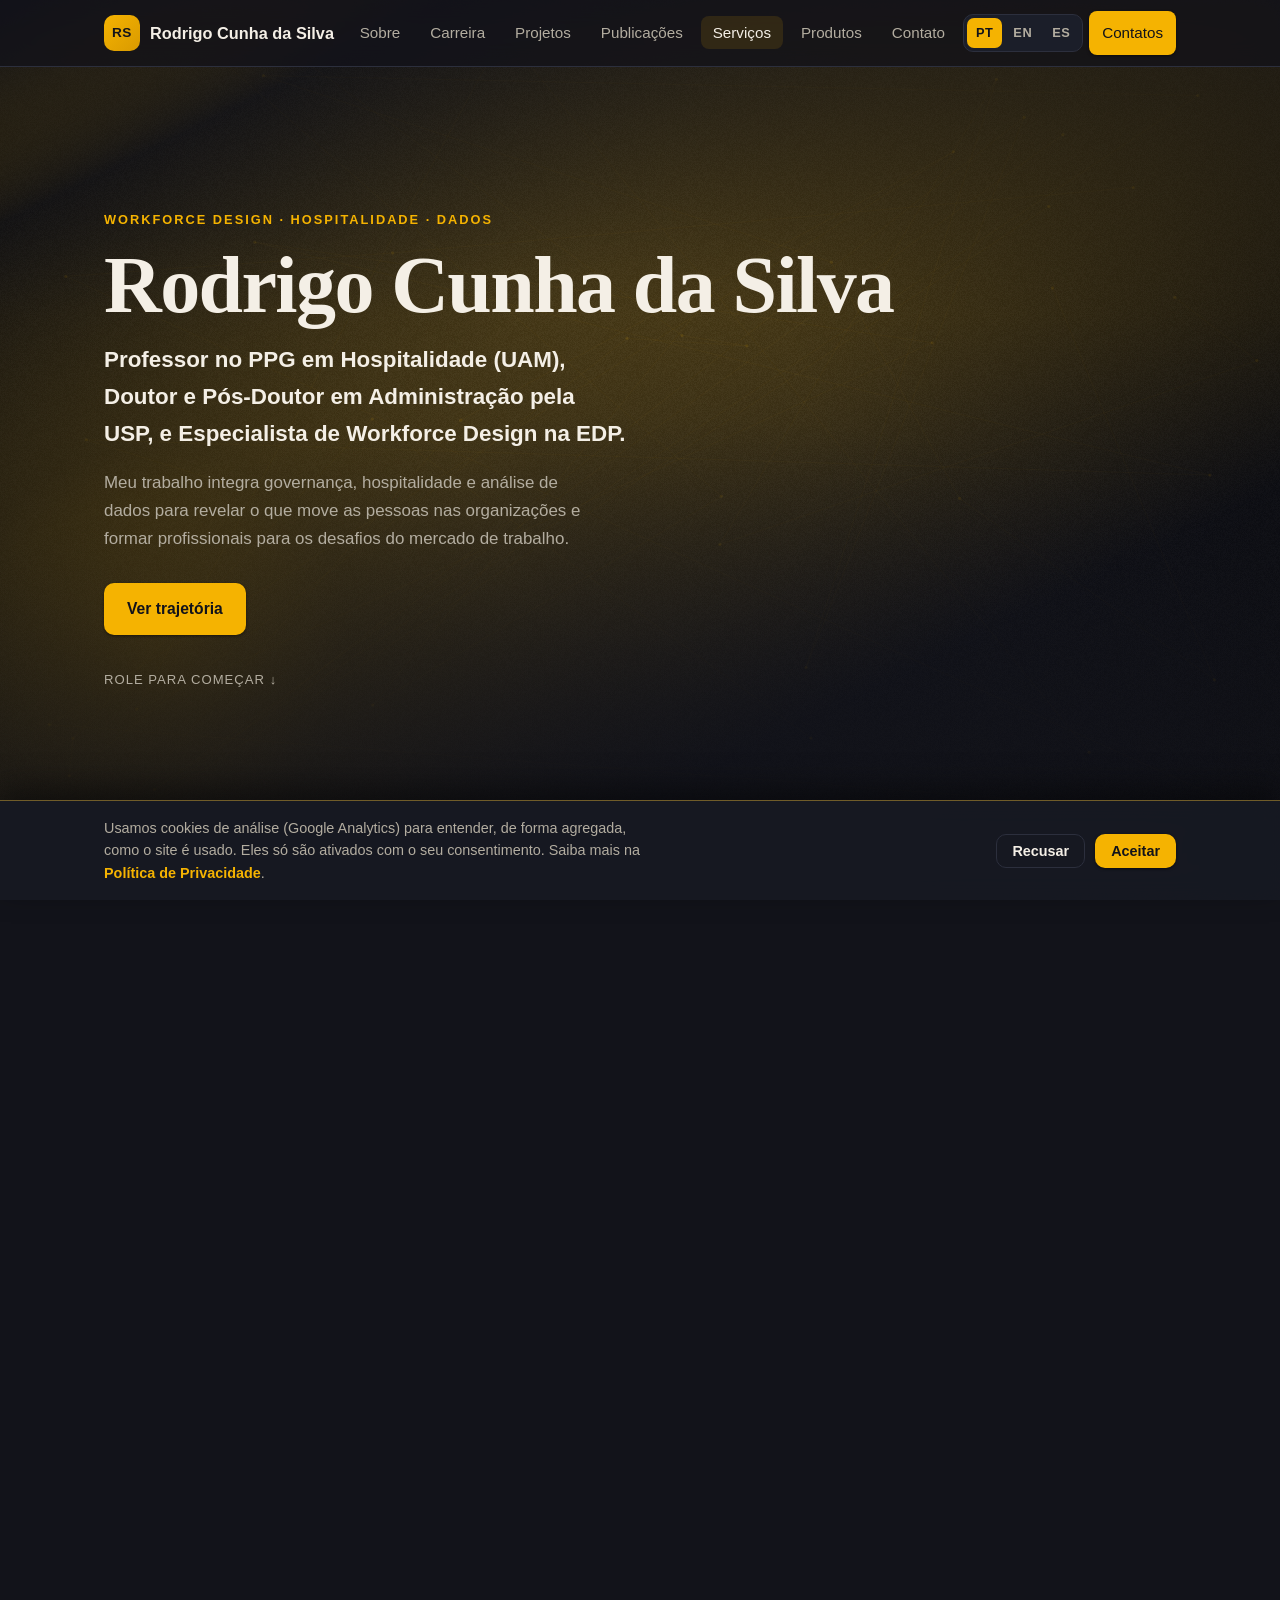
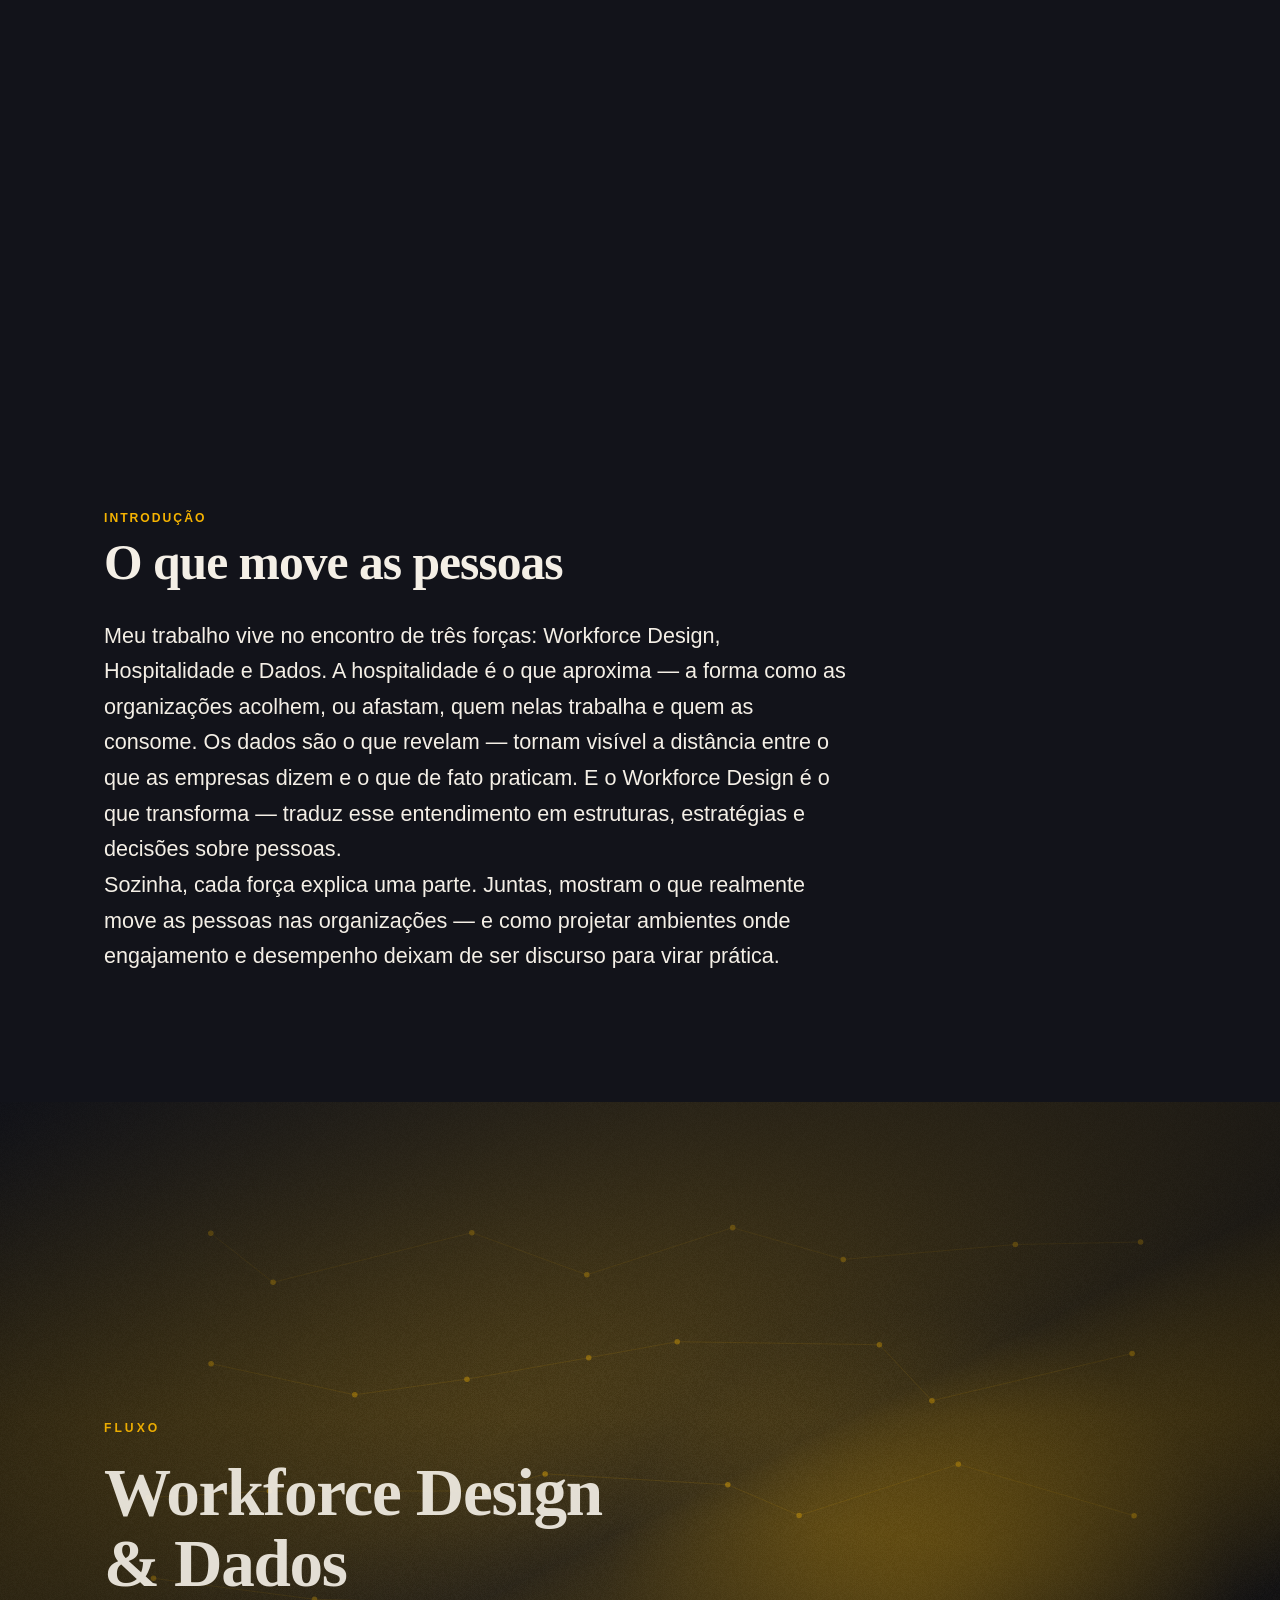
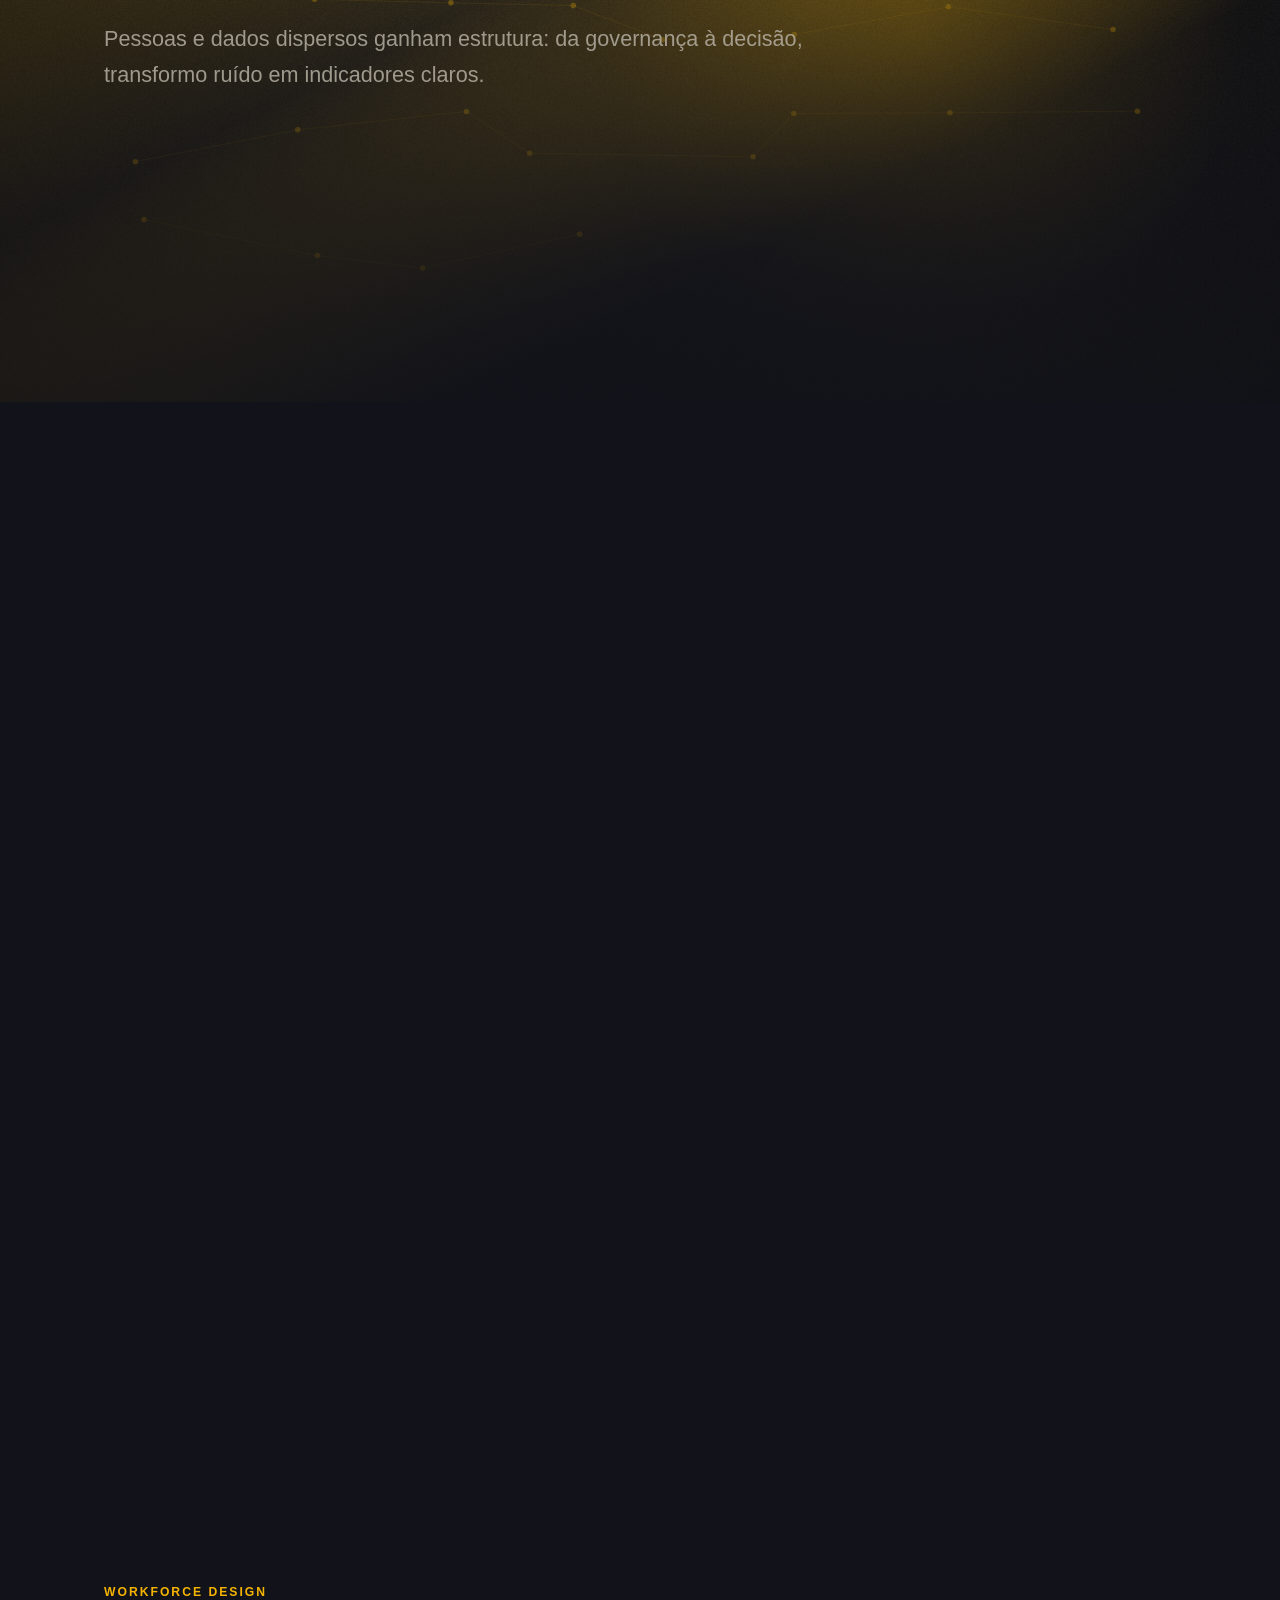
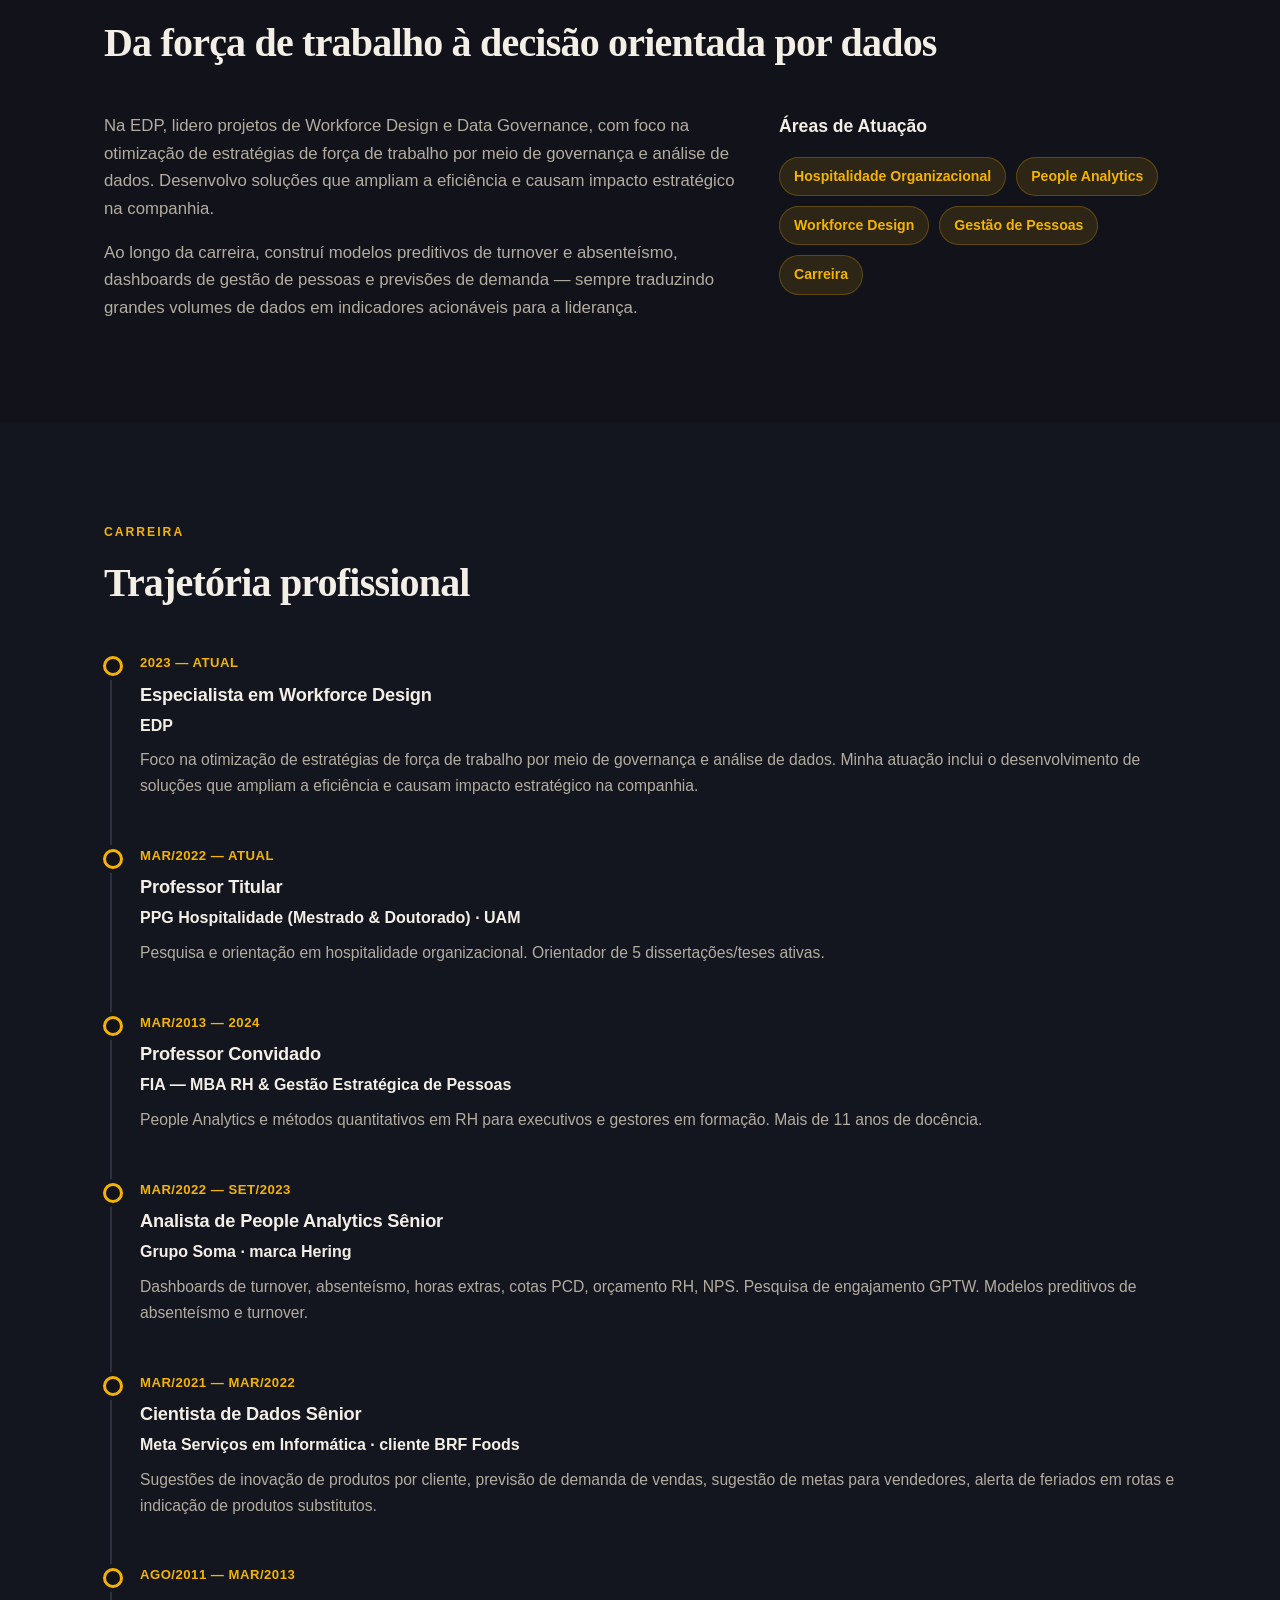
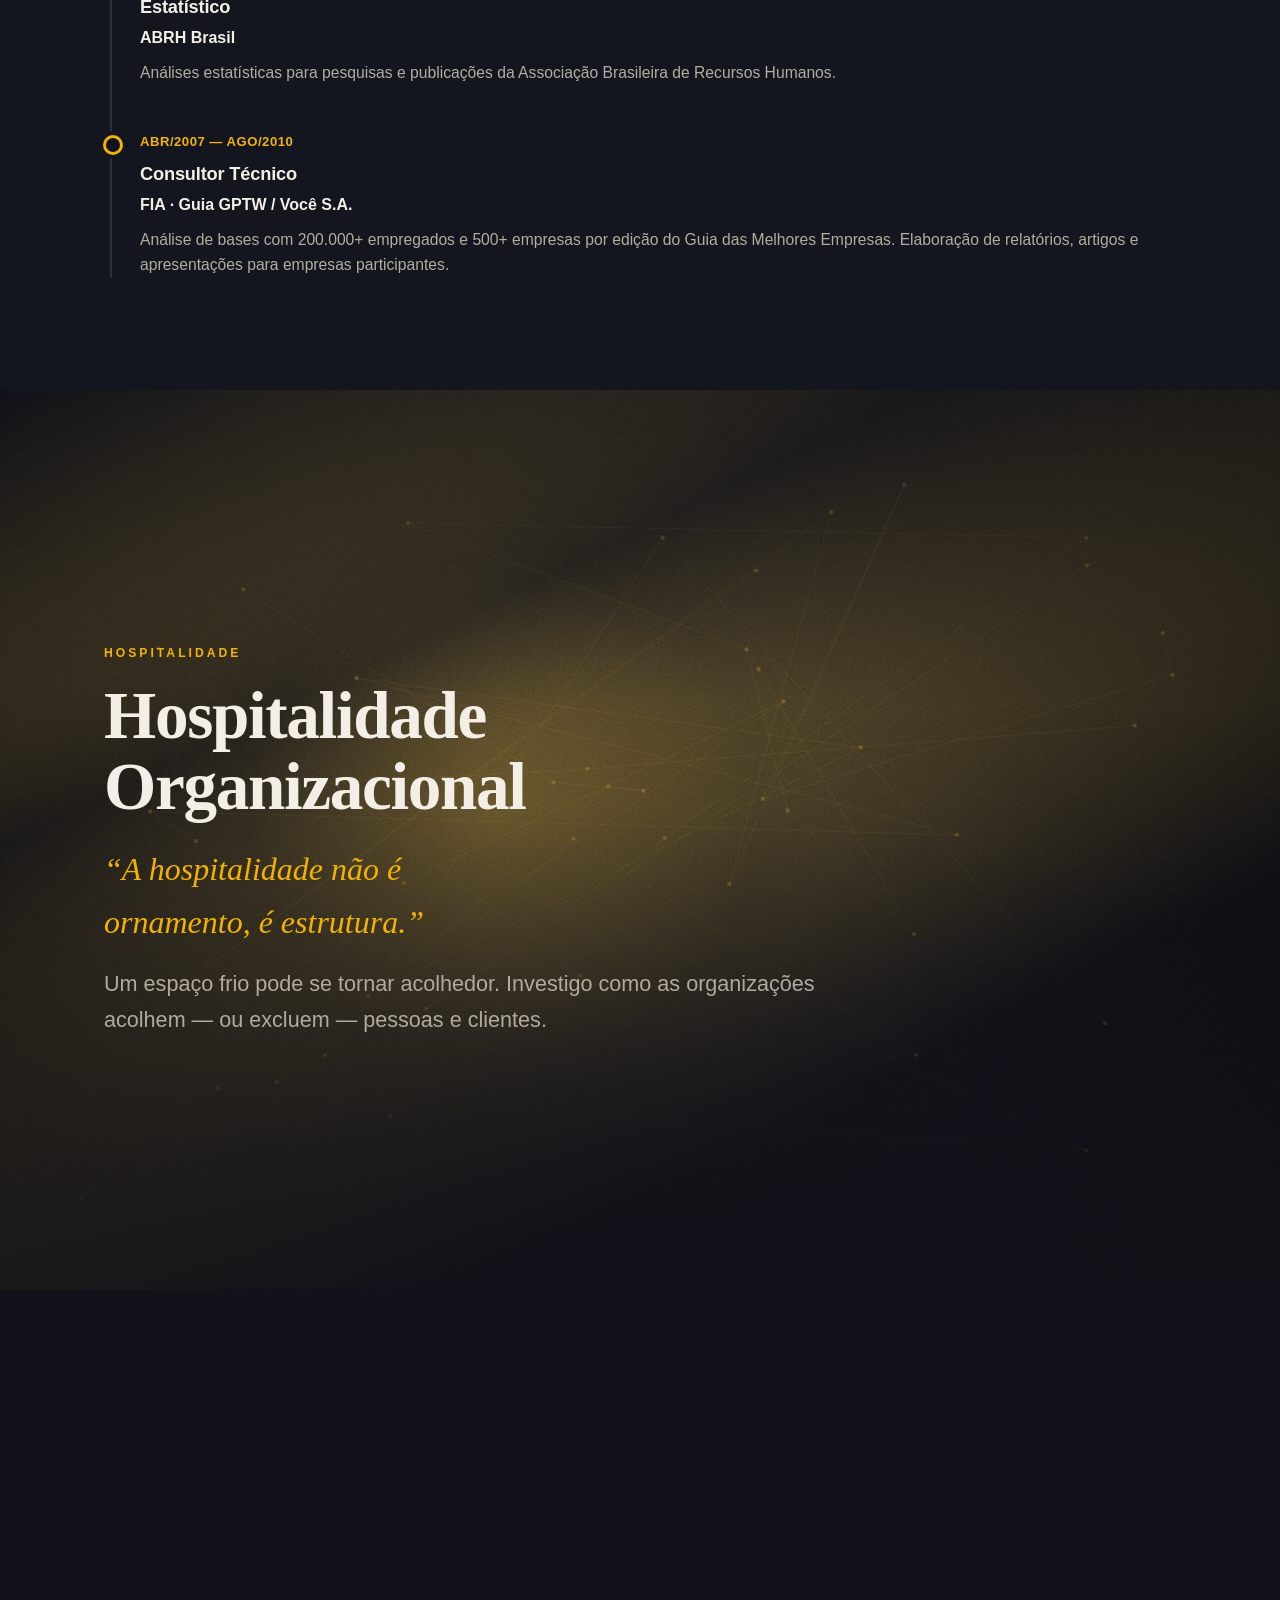
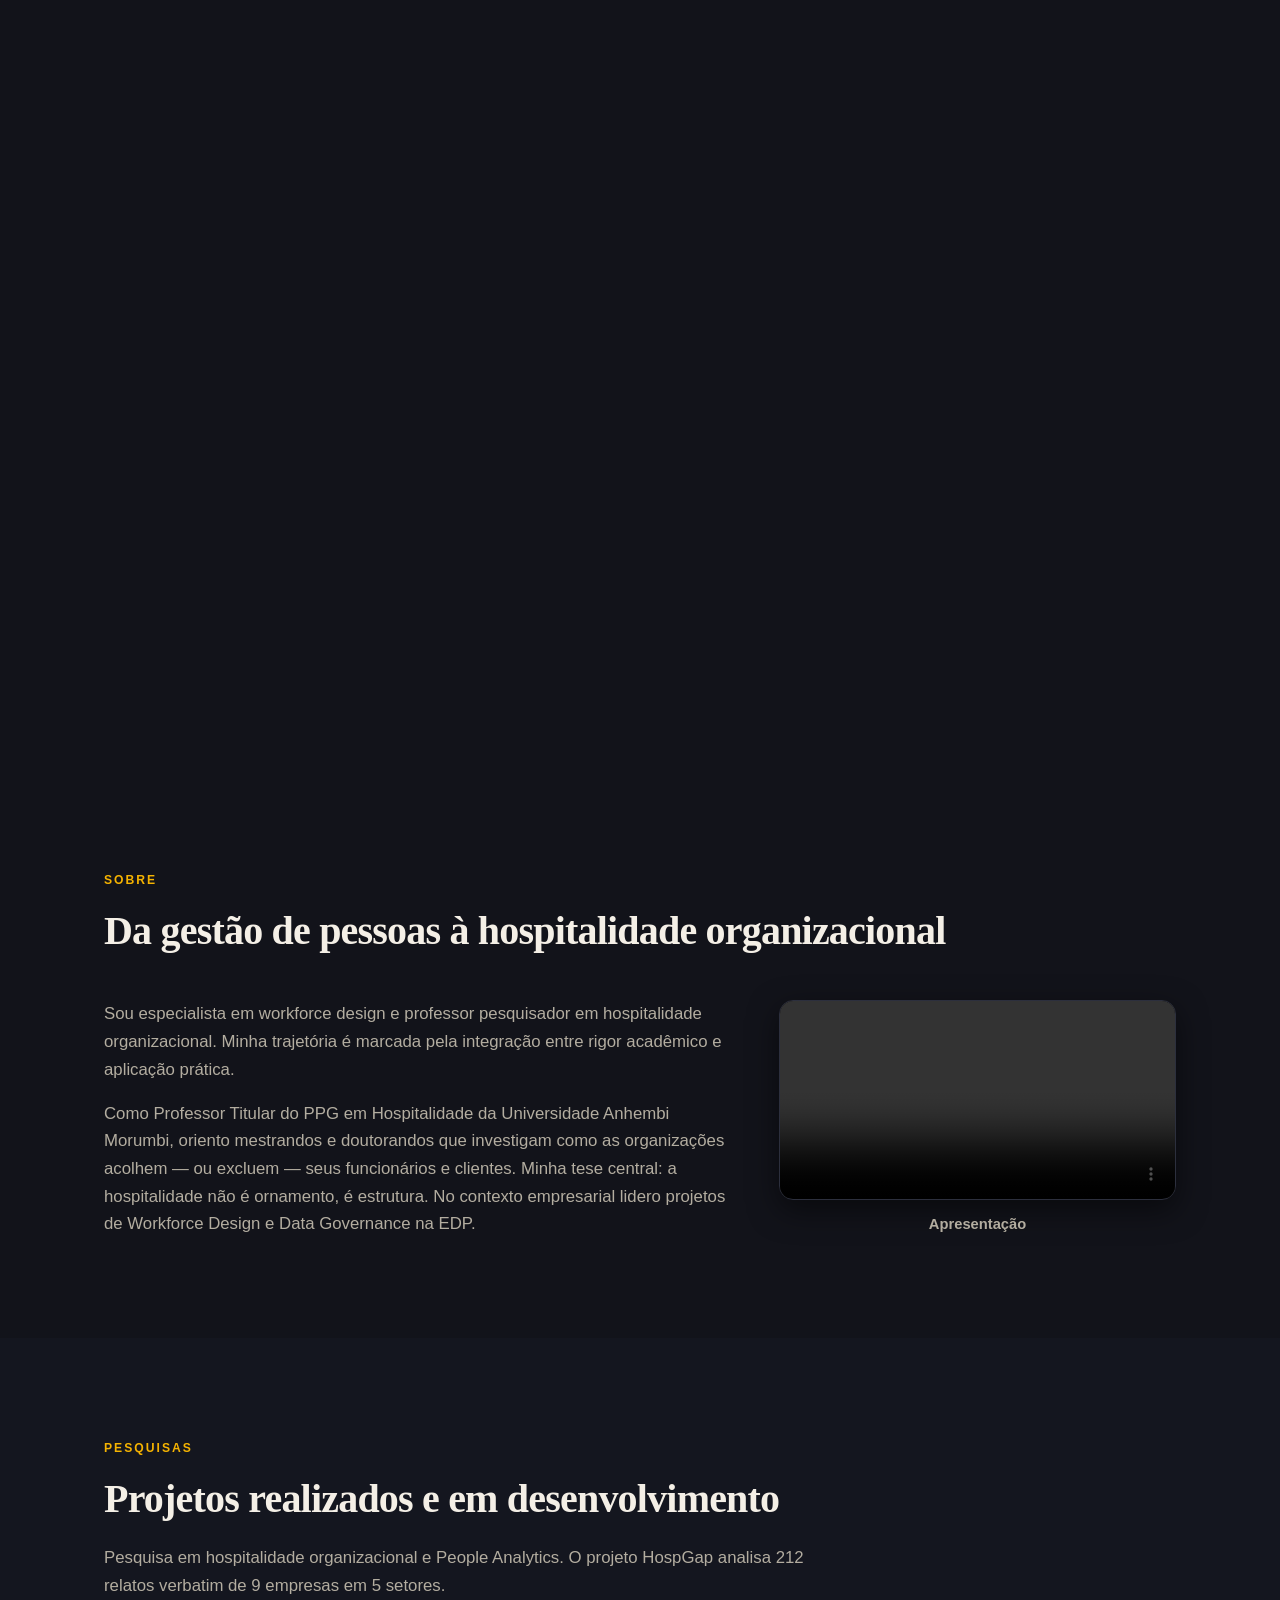
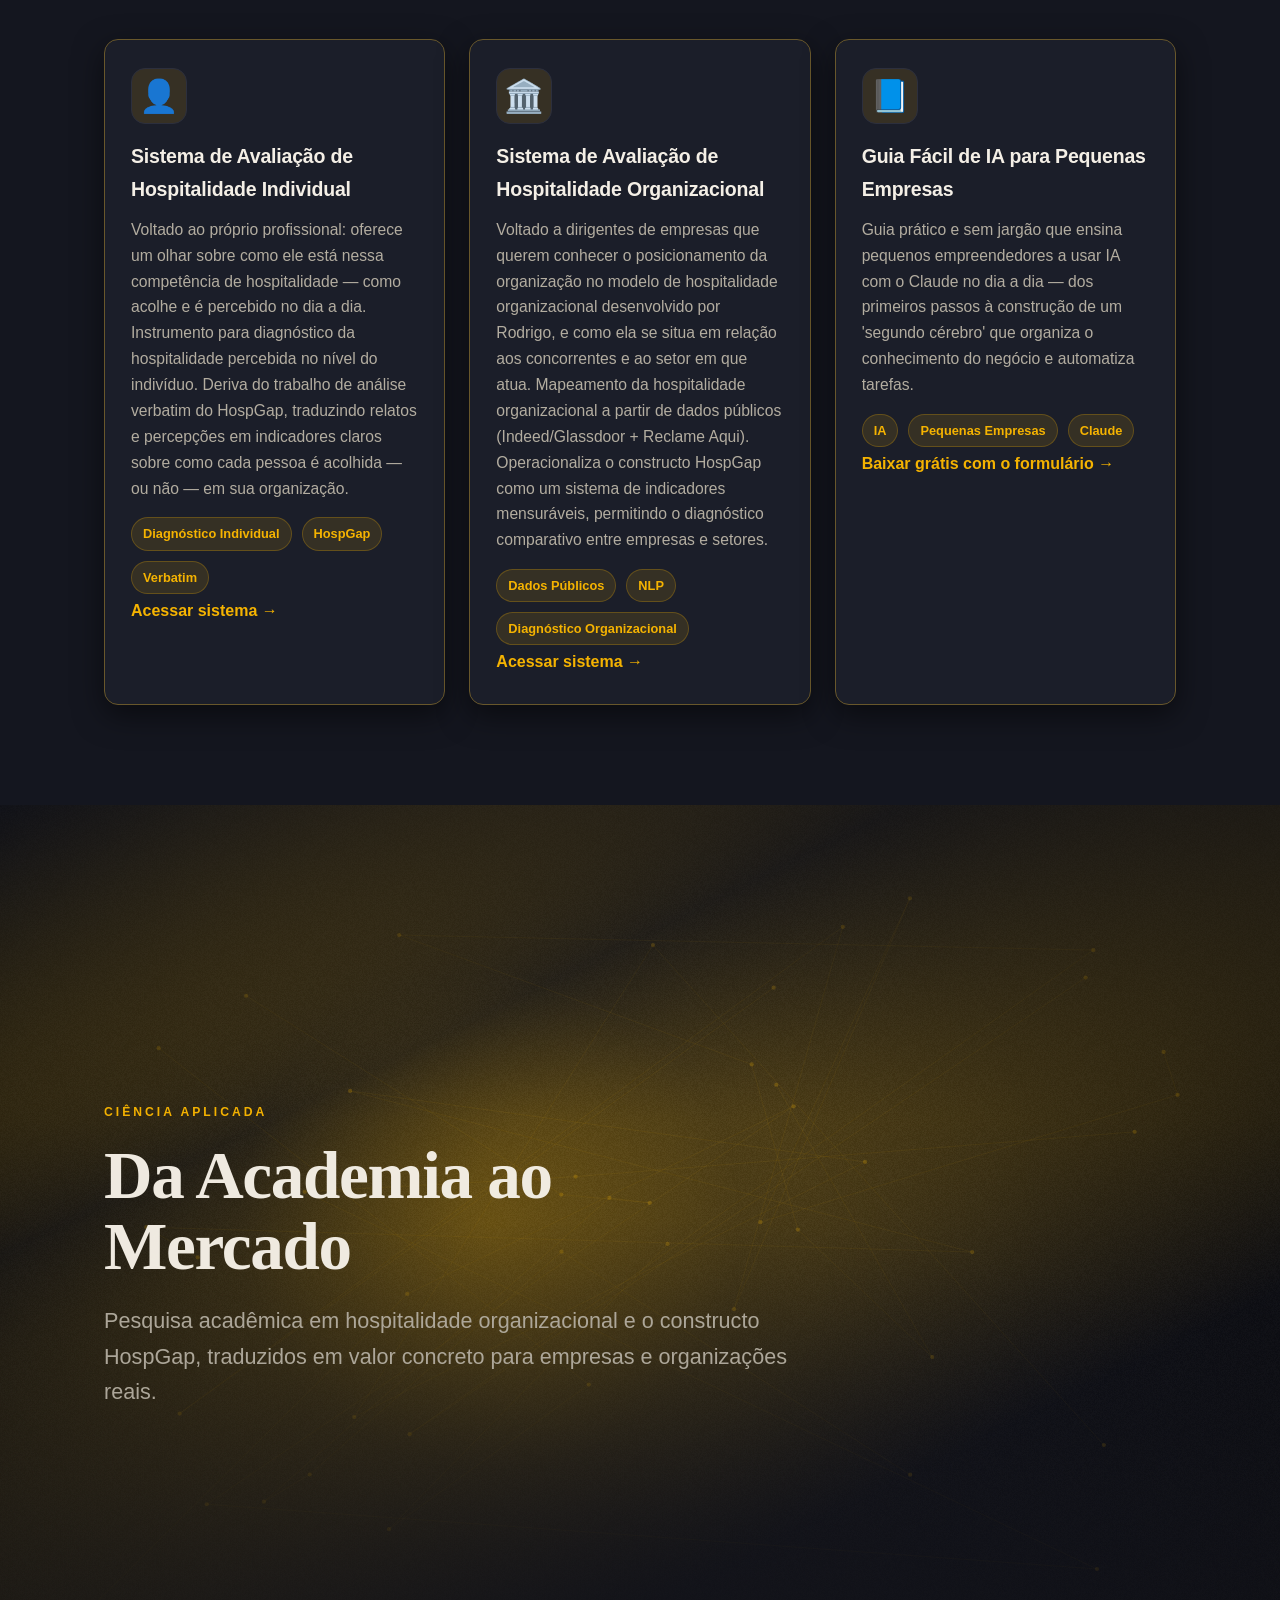
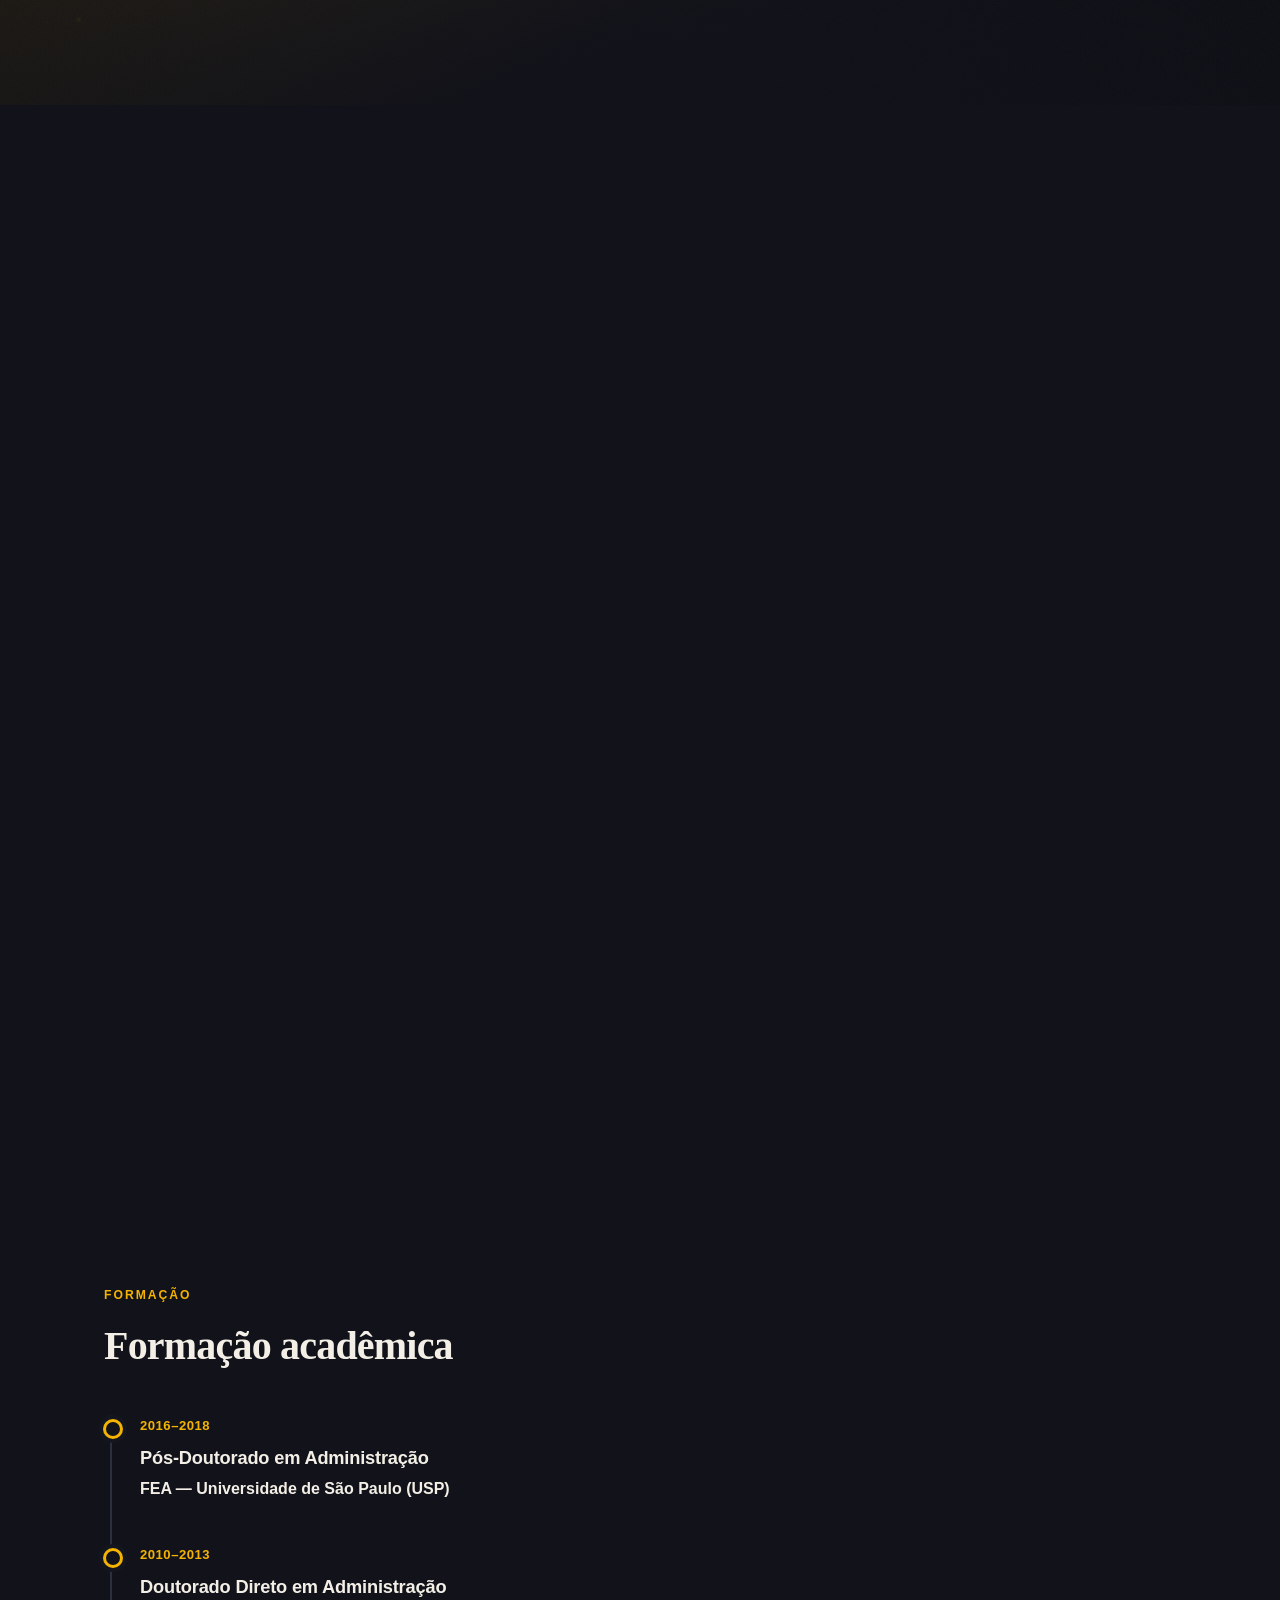
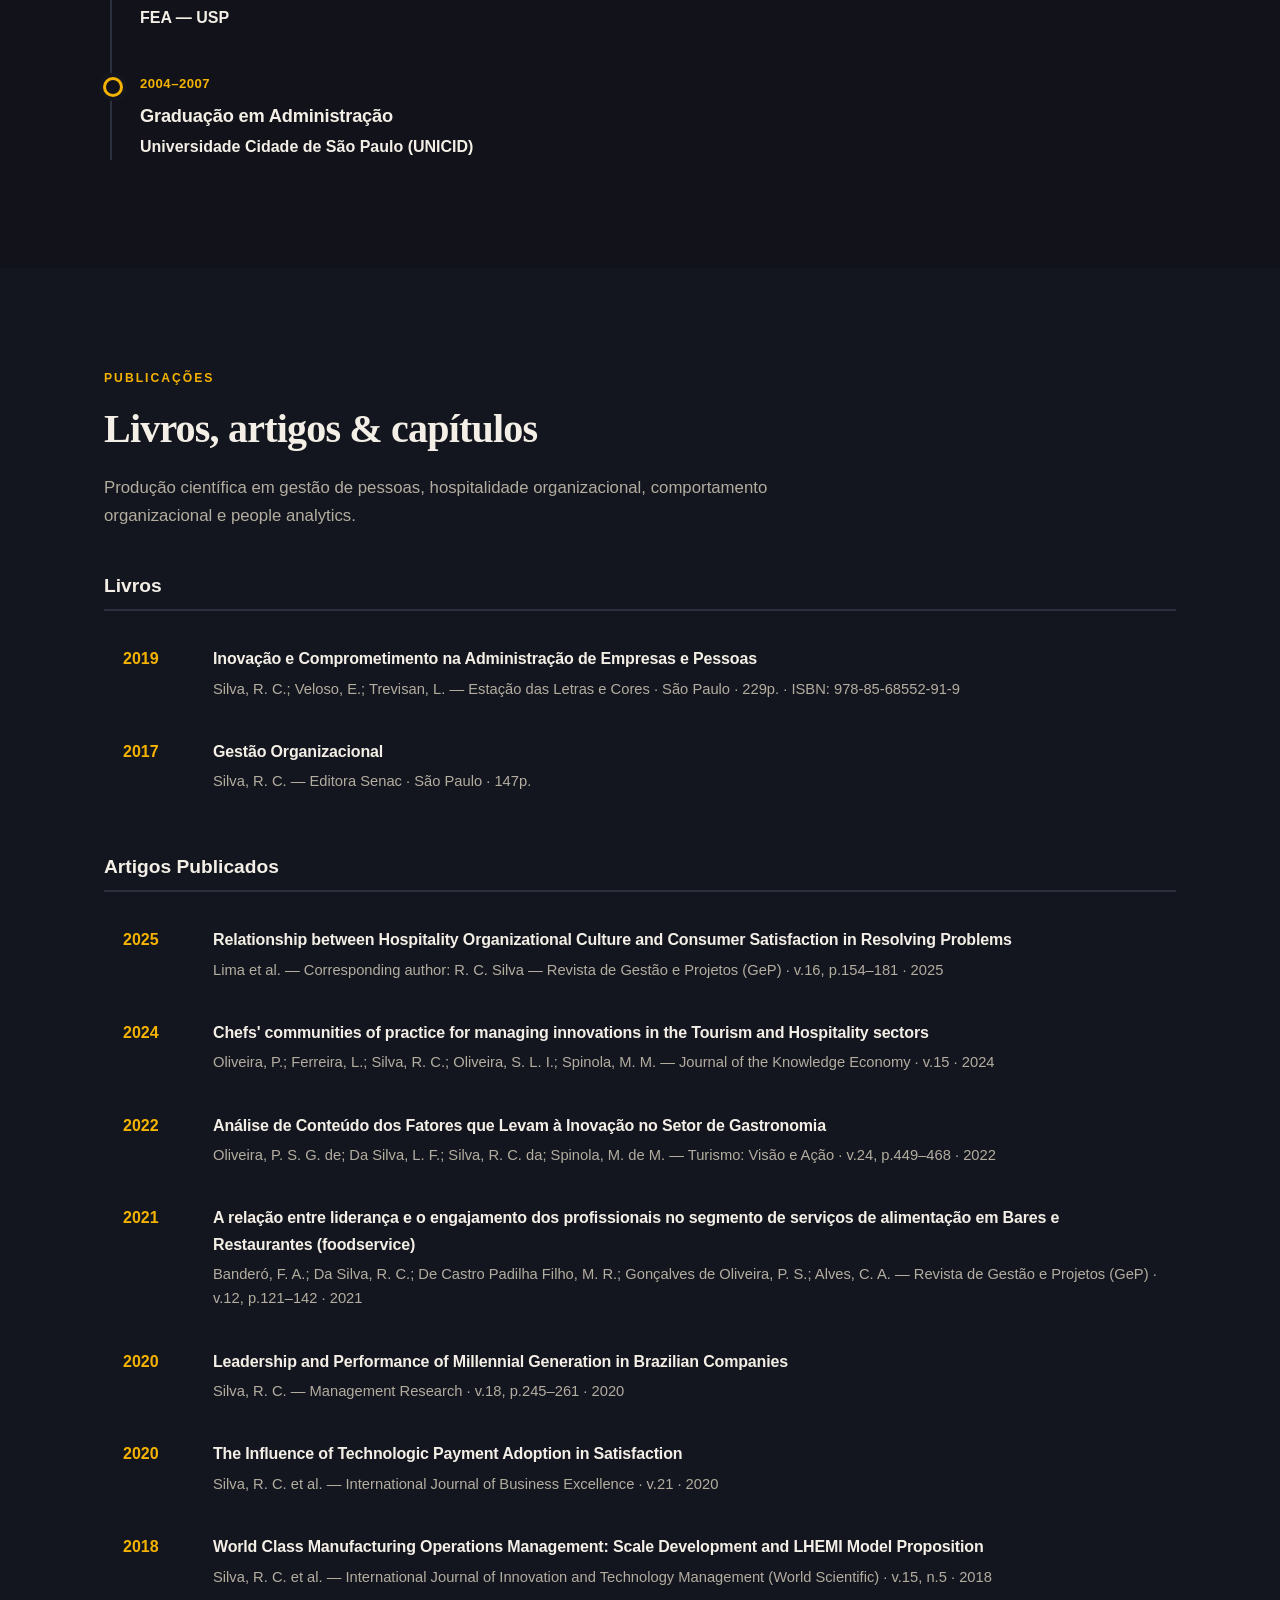
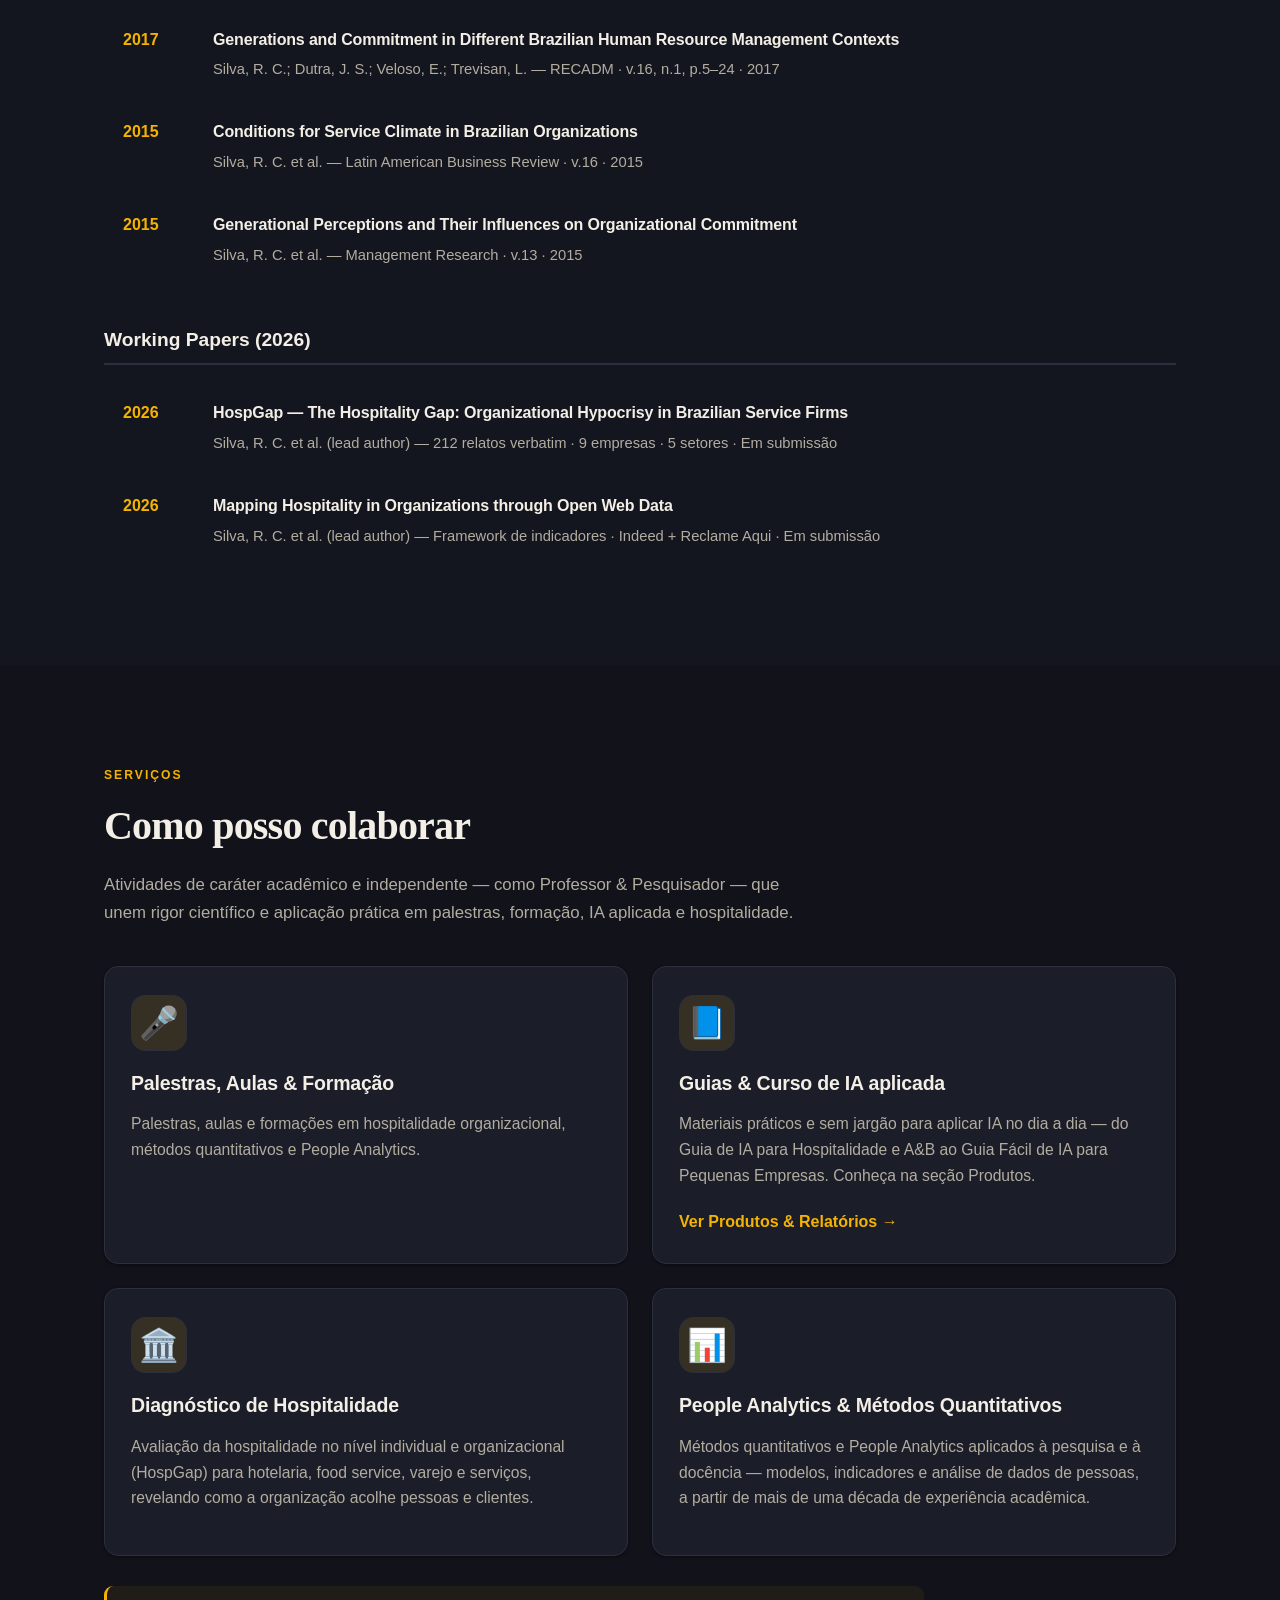
==== commit 554065e9: "Espanhol (lote 2b): traduz Projetos, Publicacoes e Servicos" ====
--- a/index.html
+++ b/index.html
@@ -5,7 +5,7 @@
   <meta name="viewport" content="width=device-width, initial-scale=1.0">
   <meta name="description" content="Integro governança, hospitalidade e análise de dados para revelar o que move as pessoas nas organizações e formar profissionais para os desafios do mercado de trabalho.">
   <meta name="robots" content="index,follow">
-  <title data-pt="Rodrigo Cunha da Silva — Workforce Design, Hospitalidade &amp; Dados" data-en="Rodrigo Cunha da Silva — Research, Hospitality &amp; People Analytics">Rodrigo Cunha da Silva — Workforce Design, Hospitalidade &amp; Dados</title>
+  <title data-pt="Rodrigo Cunha da Silva — Workforce Design, Hospitalidade &amp; Dados" data-en="Rodrigo Cunha da Silva — Workforce Design, Hospitality &amp; Data">Rodrigo Cunha da Silva — Workforce Design, Hospitalidade &amp; Dados</title>
   <link rel="canonical" href="https://www.rodrigocunhadasilva.com.br/">
 
   <!-- Open Graph / social preview -->
@@ -408,11 +408,12 @@
     <!-- Conteúdo real — Projetos / Pesquisas -->
     <section id="pesquisas" class="section section-alt" aria-labelledby="pesquisas-title">
       <div class="container">
-        <p class="section-eyebrow" data-pt="Pesquisas" data-en="Research">Pesquisas</p>
-        <h2 id="pesquisas-title" class="section-title" data-pt="Projetos realizados e em desenvolvimento" data-en="Completed and ongoing projects">Projetos realizados e em desenvolvimento</h2>
+        <p class="section-eyebrow" data-pt="Pesquisas" data-en="Research" data-es="Investigaciones">Pesquisas</p>
+        <h2 id="pesquisas-title" class="section-title" data-pt="Projetos realizados e em desenvolvimento" data-en="Completed and ongoing projects" data-es="Proyectos realizados y en desarrollo">Projetos realizados e em desenvolvimento</h2>
         <p class="section-subtitle"
            data-pt="Pesquisa em hospitalidade organizacional e People Analytics. O projeto HospGap analisa 212 relatos verbatim de 9 empresas em 5 setores."
-           data-en="Research in organizational hospitality and People Analytics. The HospGap project analyzes 212 verbatim accounts from 9 companies across 5 sectors.">
+           data-en="Research in organizational hospitality and People Analytics. The HospGap project analyzes 212 verbatim accounts from 9 companies across 5 sectors."
+           data-es="Investigación en hospitalidad organizacional y People Analytics. El proyecto HospGap analiza 212 relatos verbatim de 9 empresas en 5 sectores.">
           Pesquisa em hospitalidade organizacional e People Analytics. O projeto HospGap analisa 212
           relatos verbatim de 9 empresas em 5 setores.
         </p>
@@ -421,10 +422,11 @@
           <!-- Sistema A -->
           <article class="card project-card system-card">
             <div class="card-icon" aria-hidden="true">👤</div>
-            <h3 class="project-title" data-pt="Sistema de Avaliação de Hospitalidade Individual" data-en="Individual Hospitality Assessment System">Sistema de Avaliação de Hospitalidade Individual</h3>
+            <h3 class="project-title" data-pt="Sistema de Avaliação de Hospitalidade Individual" data-en="Individual Hospitality Assessment System" data-es="Sistema de Evaluación de Hospitalidad Individual">Sistema de Avaliação de Hospitalidade Individual</h3>
             <p class="card-desc"
                data-pt="Voltado ao próprio profissional: oferece um olhar sobre como ele está nessa competência de hospitalidade — como acolhe e é percebido no dia a dia. Instrumento para diagnóstico da hospitalidade percebida no nível do indivíduo. Deriva do trabalho de análise verbatim do HospGap, traduzindo relatos e percepções em indicadores claros sobre como cada pessoa é acolhida — ou não — em sua organização."
-               data-en="Aimed at the professional themselves: it offers a lens on how they stand in this hospitality competency — how they welcome and are perceived day to day. An instrument for diagnosing perceived hospitality at the individual level. Derived from the HospGap verbatim analysis work, translating accounts and perceptions into clear indicators of how each person is welcomed — or not — in their organization.">
+               data-en="Aimed at the professional themselves: it offers a lens on how they stand in this hospitality competency — how they welcome and are perceived day to day. An instrument for diagnosing perceived hospitality at the individual level. Derived from the HospGap verbatim analysis work, translating accounts and perceptions into clear indicators of how each person is welcomed — or not — in their organization."
+               data-es="Dirigido al propio profesional: ofrece una mirada sobre cómo está en esa competencia de hospitalidad — cómo acoge y es percibido en el día a día. Instrumento para el diagnóstico de la hospitalidad percibida a nivel del individuo. Deriva del trabajo de análisis verbatim del HospGap, traduciendo relatos y percepciones en indicadores claros sobre cómo cada persona es acogida — o no — en su organización.">
               Voltado ao próprio profissional: oferece um olhar sobre como ele está nessa competência de
               hospitalidade — como acolhe e é percebido no dia a dia. Instrumento para diagnóstico da
               hospitalidade percebida no nível do indivíduo. Deriva do trabalho de análise verbatim do
@@ -432,20 +434,21 @@
               acolhida — ou não — em sua organização.
             </p>
             <ul class="tags tags-sm">
-              <li class="tag" data-pt="Diagnóstico Individual" data-en="Individual Diagnosis">Diagnóstico Individual</li>
+              <li class="tag" data-pt="Diagnóstico Individual" data-en="Individual Diagnosis" data-es="Diagnóstico Individual">Diagnóstico Individual</li>
               <li class="tag">HospGap</li>
               <li class="tag">Verbatim</li>
             </ul>
-            <a href="https://rdgcdasilva.github.io/Insurance/hospitality-app/avaliacao-hospitalidade.html" class="card-link" target="_blank" rel="noopener" data-pt="Acessar sistema →" data-en="Open system →">Acessar sistema →</a>
+            <a href="https://rdgcdasilva.github.io/Insurance/hospitality-app/avaliacao-hospitalidade.html" class="card-link" target="_blank" rel="noopener" data-pt="Acessar sistema →" data-en="Open system →" data-es="Acceder al sistema →">Acessar sistema →</a>
           </article>
 
           <!-- Sistema B -->
           <article class="card project-card system-card">
             <div class="card-icon" aria-hidden="true">🏛️</div>
-            <h3 class="project-title" data-pt="Sistema de Avaliação de Hospitalidade Organizacional" data-en="Organizational Hospitality Assessment System">Sistema de Avaliação de Hospitalidade Organizacional</h3>
+            <h3 class="project-title" data-pt="Sistema de Avaliação de Hospitalidade Organizacional" data-en="Organizational Hospitality Assessment System" data-es="Sistema de Evaluación de Hospitalidad Organizacional">Sistema de Avaliação de Hospitalidade Organizacional</h3>
             <p class="card-desc"
                data-pt="Voltado a dirigentes de empresas que querem conhecer o posicionamento da organização no modelo de hospitalidade organizacional desenvolvido por Rodrigo, e como ela se situa em relação aos concorrentes e ao setor em que atua. Mapeamento da hospitalidade organizacional a partir de dados públicos (Indeed/Glassdoor + Reclame Aqui). Operacionaliza o constructo HospGap como um sistema de indicadores mensuráveis, permitindo o diagnóstico comparativo entre empresas e setores."
-               data-en="Aimed at company executives who want to understand the organization's positioning within Rodrigo's organizational hospitality model, and how it stands relative to competitors and its sector. Mapping of organizational hospitality from public data (Indeed/Glassdoor + Reclame Aqui). It operationalizes the HospGap construct as a system of measurable indicators, enabling comparative diagnosis across companies and sectors.">
+               data-en="Aimed at company executives who want to understand the organization's positioning within Rodrigo's organizational hospitality model, and how it stands relative to competitors and its sector. Mapping of organizational hospitality from public data (Indeed/Glassdoor + Reclame Aqui). It operationalizes the HospGap construct as a system of measurable indicators, enabling comparative diagnosis across companies and sectors."
+               data-es="Dirigido a directivos de empresas que quieren conocer el posicionamiento de la organización en el modelo de hospitalidad organizacional desarrollado por Rodrigo, y cómo se sitúa en relación con los competidores y el sector en que actúa. Mapeo de la hospitalidad organizacional a partir de datos públicos (Indeed/Glassdoor + Reclame Aqui). Operacionaliza el constructo HospGap como un sistema de indicadores medibles, permitiendo el diagnóstico comparativo entre empresas y sectores.">
               Voltado a dirigentes de empresas que querem conhecer o posicionamento da organização no
               modelo de hospitalidade organizacional desenvolvido por Rodrigo, e como ela se situa em
               relação aos concorrentes e ao setor em que atua. Mapeamento da hospitalidade organizacional a
@@ -454,30 +457,31 @@
               empresas e setores.
             </p>
             <ul class="tags tags-sm">
-              <li class="tag" data-pt="Dados Públicos" data-en="Public Data">Dados Públicos</li>
+              <li class="tag" data-pt="Dados Públicos" data-en="Public Data" data-es="Datos Públicos">Dados Públicos</li>
               <li class="tag">NLP</li>
-              <li class="tag" data-pt="Diagnóstico Organizacional" data-en="Organizational Diagnosis">Diagnóstico Organizacional</li>
+              <li class="tag" data-pt="Diagnóstico Organizacional" data-en="Organizational Diagnosis" data-es="Diagnóstico Organizacional">Diagnóstico Organizacional</li>
             </ul>
-            <a href="https://rdgcdasilva.github.io/Insurance/mapeamento-hospitalidade.html" class="card-link" target="_blank" rel="noopener" data-pt="Acessar sistema →" data-en="Open system →">Acessar sistema →</a>
+            <a href="https://rdgcdasilva.github.io/Insurance/mapeamento-hospitalidade.html" class="card-link" target="_blank" rel="noopener" data-pt="Acessar sistema →" data-en="Open system →" data-es="Acceder al sistema →">Acessar sistema →</a>
           </article>
 
           <!-- Guia de IA para Pequenas Empresas -->
           <article class="card project-card system-card">
             <div class="card-icon" aria-hidden="true">📘</div>
-            <h3 class="project-title" data-pt="Guia Fácil de IA para Pequenas Empresas" data-en="Easy AI Guide for Small Businesses">Guia Fácil de IA para Pequenas Empresas</h3>
+            <h3 class="project-title" data-pt="Guia Fácil de IA para Pequenas Empresas" data-en="Easy AI Guide for Small Businesses" data-es="Guía Fácil de IA para Pequeñas Empresas">Guia Fácil de IA para Pequenas Empresas</h3>
             <p class="card-desc"
                data-pt="Guia prático e sem jargão que ensina pequenos empreendedores a usar IA com o Claude no dia a dia — dos primeiros passos à construção de um 'segundo cérebro' que organiza o conhecimento do negócio e automatiza tarefas."
-               data-en="A practical, jargon-free guide that teaches small-business owners to use AI with Claude day to day — from the first steps to building a 'second brain' that organizes business knowledge and automates tasks.">
+               data-en="A practical, jargon-free guide that teaches small-business owners to use AI with Claude day to day — from the first steps to building a 'second brain' that organizes business knowledge and automates tasks."
+               data-es="Guía práctica y sin jerga que enseña a los pequeños emprendedores a usar IA con Claude en el día a día — desde los primeros pasos hasta la construcción de un 'segundo cerebro' que organiza el conocimiento del negocio y automatiza tareas.">
               Guia prático e sem jargão que ensina pequenos empreendedores a usar IA com o Claude no dia a
               dia — dos primeiros passos à construção de um 'segundo cérebro' que organiza o conhecimento
               do negócio e automatiza tarefas.
             </p>
             <ul class="tags tags-sm">
-              <li class="tag" data-pt="IA" data-en="AI">IA</li>
-              <li class="tag" data-pt="Pequenas Empresas" data-en="Small Business">Pequenas Empresas</li>
+              <li class="tag" data-pt="IA" data-en="AI" data-es="IA">IA</li>
+              <li class="tag" data-pt="Pequenas Empresas" data-en="Small Business" data-es="Pequeñas Empresas">Pequenas Empresas</li>
               <li class="tag">Claude</li>
             </ul>
-            <a href="#guia-gratis" class="card-link" data-pt="Baixar grátis com o formulário →" data-en="Download free via the form →">Baixar grátis com o formulário →</a>
+            <a href="#guia-gratis" class="card-link" data-pt="Baixar grátis com o formulário →" data-en="Download free via the form →" data-es="Descargar gratis con el formulario →">Baixar grátis com o formulário →</a>
           </article>
         </div>
       </div>
@@ -545,17 +549,18 @@
     <!-- Conteúdo real — Publicações -->
     <section id="publicacoes" class="section section-alt" aria-labelledby="publicacoes-title">
       <div class="container">
-        <p class="section-eyebrow" data-pt="Publicações" data-en="Publications">Publicações</p>
-        <h2 id="publicacoes-title" class="section-title" data-pt="Livros, artigos &amp; capítulos" data-en="Books, articles &amp; chapters">Livros, artigos &amp; capítulos</h2>
+        <p class="section-eyebrow" data-pt="Publicações" data-en="Publications" data-es="Publicaciones">Publicações</p>
+        <h2 id="publicacoes-title" class="section-title" data-pt="Livros, artigos &amp; capítulos" data-en="Books, articles &amp; chapters" data-es="Libros, artículos &amp; capítulos">Livros, artigos &amp; capítulos</h2>
         <p class="section-subtitle"
            data-pt="Produção científica em gestão de pessoas, hospitalidade organizacional, comportamento organizacional e people analytics."
-           data-en="Scientific output in people management, organizational hospitality, organizational behavior, and people analytics.">
+           data-en="Scientific output in people management, organizational hospitality, organizational behavior, and people analytics."
+           data-es="Producción científica en gestión de personas, hospitalidad organizacional, comportamiento organizacional y people analytics.">
           Produção científica em gestão de pessoas, hospitalidade organizacional, comportamento
           organizacional e people analytics.
         </p>
 
         <div class="pub-group">
-          <h3 class="pub-group-title" data-pt="Livros" data-en="Books">Livros</h3>
+          <h3 class="pub-group-title" data-pt="Livros" data-en="Books" data-es="Libros">Livros</h3>
           <ul class="pub-list">
             <li class="pub-item">
               <span class="pub-year">2019</span>
@@ -575,7 +580,7 @@
         </div>
 
         <div class="pub-group">
-          <h3 class="pub-group-title" data-pt="Artigos Publicados" data-en="Published Articles">Artigos Publicados</h3>
+          <h3 class="pub-group-title" data-pt="Artigos Publicados" data-en="Published Articles" data-es="Artículos Publicados">Artigos Publicados</h3>
           <ul class="pub-list">
             <li class="pub-item">
               <span class="pub-year">2025</span>
@@ -651,7 +656,7 @@
         </div>
 
         <div class="pub-group">
-          <h3 class="pub-group-title" data-pt="Working Papers (2026)" data-en="Working Papers (2026)">Working Papers (2026)</h3>
+          <h3 class="pub-group-title" data-pt="Working Papers (2026)" data-en="Working Papers (2026)" data-es="Working Papers (2026)">Working Papers (2026)</h3>
           <ul class="pub-list">
             <li class="pub-item">
               <span class="pub-year">2026</span>
@@ -677,11 +682,12 @@
          ============================================================ -->
     <section id="servicos" class="section" aria-labelledby="servicos-title">
       <div class="container">
-        <p class="section-eyebrow" data-pt="Serviços" data-en="Services">Serviços</p>
-        <h2 id="servicos-title" class="section-title" data-pt="Como posso colaborar" data-en="How I can help">Como posso colaborar</h2>
+        <p class="section-eyebrow" data-pt="Serviços" data-en="Services" data-es="Servicios">Serviços</p>
+        <h2 id="servicos-title" class="section-title" data-pt="Como posso colaborar" data-en="How I can help" data-es="Cómo puedo colaborar">Como posso colaborar</h2>
         <p class="section-subtitle"
            data-pt="Atividades de caráter acadêmico e independente — como Professor &amp; Pesquisador — que unem rigor científico e aplicação prática em palestras, formação, IA aplicada e hospitalidade."
-           data-en="Academic and independent activities — as a Professor &amp; Researcher — uniting scientific rigor and practical application in talks, training, applied AI, and hospitality.">
+           data-en="Academic and independent activities — as a Professor &amp; Researcher — uniting scientific rigor and practical application in talks, training, applied AI, and hospitality."
+           data-es="Actividades de carácter académico e independiente — como Profesor &amp; Investigador — que unen rigor científico y aplicación práctica en charlas, formación, IA aplicada y hospitalidad.">
           Atividades de caráter acadêmico e independente — como Professor &amp; Pesquisador — que unem
           rigor científico e aplicação prática em palestras, formação, IA aplicada e hospitalidade.
         </p>
@@ -689,10 +695,11 @@
         <div class="cards-grid">
           <article class="card service-card">
             <div class="card-icon" aria-hidden="true">🎤</div>
-            <h3 class="project-title" data-pt="Palestras, Aulas &amp; Formação" data-en="Talks, Classes &amp; Training">Palestras, Aulas &amp; Formação</h3>
+            <h3 class="project-title" data-pt="Palestras, Aulas &amp; Formação" data-en="Talks, Classes &amp; Training" data-es="Conferencias, Clases &amp; Formación">Palestras, Aulas &amp; Formação</h3>
             <p class="card-desc"
                data-pt="Palestras, aulas e formações em hospitalidade organizacional, métodos quantitativos e People Analytics."
-               data-en="Talks, classes, and training in organizational hospitality, quantitative methods, and People Analytics.">
+               data-en="Talks, classes, and training in organizational hospitality, quantitative methods, and People Analytics."
+               data-es="Conferencias, clases y formaciones en hospitalidad organizacional, métodos cuantitativos y People Analytics.">
               Palestras, aulas e formações em hospitalidade organizacional, métodos quantitativos e
               People Analytics.
             </p>
@@ -700,22 +707,24 @@
 
           <article class="card service-card">
             <div class="card-icon" aria-hidden="true">📘</div>
-            <h3 class="project-title" data-pt="Guias &amp; Curso de IA aplicada" data-en="Guides &amp; Applied AI Course">Guias &amp; Curso de IA aplicada</h3>
+            <h3 class="project-title" data-pt="Guias &amp; Curso de IA aplicada" data-en="Guides &amp; Applied AI Course" data-es="Guías &amp; Curso de IA aplicada">Guias &amp; Curso de IA aplicada</h3>
             <p class="card-desc"
                data-pt="Materiais práticos e sem jargão para aplicar IA no dia a dia — do Guia de IA para Hospitalidade e A&amp;B ao Guia Fácil de IA para Pequenas Empresas. Conheça na seção Produtos."
-               data-en="Practical, jargon-free materials to apply AI day to day — from the AI Guide for Hospitality and F&amp;B to the Easy AI Guide for Small Businesses. See them in the Products section.">
+               data-en="Practical, jargon-free materials to apply AI day to day — from the AI Guide for Hospitality and F&amp;B to the Easy AI Guide for Small Businesses. See them in the Products section."
+               data-es="Materiales prácticos y sin jerga para aplicar IA en el día a día — desde la Guía de IA para Hospitalidad y A&amp;B hasta la Guía Fácil de IA para Pequeñas Empresas. Conócelos en la sección Productos.">
               Materiais práticos e sem jargão para aplicar IA no dia a dia — do Guia de IA para
               Hospitalidade e A&amp;B ao Guia Fácil de IA para Pequenas Empresas. Conheça na seção Produtos.
             </p>
-            <a href="#produtos" class="card-link" data-pt="Ver Produtos &amp; Relatórios →" data-en="See Products &amp; Reports →">Ver Produtos &amp; Relatórios →</a>
+            <a href="#produtos" class="card-link" data-pt="Ver Produtos &amp; Relatórios →" data-en="See Products &amp; Reports →" data-es="Ver Productos &amp; Informes →">Ver Produtos &amp; Relatórios →</a>
           </article>
 
           <article class="card service-card">
             <div class="card-icon" aria-hidden="true">🏛️</div>
-            <h3 class="project-title" data-pt="Diagnóstico de Hospitalidade" data-en="Hospitality Diagnosis">Diagnóstico de Hospitalidade</h3>
+            <h3 class="project-title" data-pt="Diagnóstico de Hospitalidade" data-en="Hospitality Diagnosis" data-es="Diagnóstico de Hospitalidad">Diagnóstico de Hospitalidade</h3>
             <p class="card-desc"
                data-pt="Avaliação da hospitalidade no nível individual e organizacional (HospGap) para hotelaria, food service, varejo e serviços, revelando como a organização acolhe pessoas e clientes."
-               data-en="Assessment of hospitality at the individual and organizational level (HospGap) for hotels, food service, retail, and services, revealing how the organization welcomes people and customers.">
+               data-en="Assessment of hospitality at the individual and organizational level (HospGap) for hotels, food service, retail, and services, revealing how the organization welcomes people and customers."
+               data-es="Evaluación de la hospitalidad a nivel individual y organizacional (HospGap) para hotelería, food service, comercio minorista y servicios, revelando cómo la organización acoge a personas y clientes.">
               Avaliação da hospitalidade no nível individual e organizacional (HospGap) para hotelaria,
               food service, varejo e serviços, revelando como a organização acolhe pessoas e clientes.
             </p>
@@ -723,10 +732,11 @@
 
           <article class="card service-card">
             <div class="card-icon" aria-hidden="true">📊</div>
-            <h3 class="project-title" data-pt="People Analytics &amp; Métodos Quantitativos" data-en="People Analytics &amp; Quantitative Methods">People Analytics &amp; Métodos Quantitativos</h3>
+            <h3 class="project-title" data-pt="People Analytics &amp; Métodos Quantitativos" data-en="People Analytics &amp; Quantitative Methods" data-es="People Analytics &amp; Métodos Cuantitativos">People Analytics &amp; Métodos Quantitativos</h3>
             <p class="card-desc"
                data-pt="Métodos quantitativos e People Analytics aplicados à pesquisa e à docência — modelos, indicadores e análise de dados de pessoas, a partir de mais de uma década de experiência acadêmica."
-               data-en="Quantitative methods and People Analytics applied to research and teaching — models, indicators, and people-data analysis, drawing on over a decade of academic experience.">
+               data-en="Quantitative methods and People Analytics applied to research and teaching — models, indicators, and people-data analysis, drawing on over a decade of academic experience."
+               data-es="Métodos cuantitativos y People Analytics aplicados a la investigación y la docencia — modelos, indicadores y análisis de datos de personas, a partir de más de una década de experiencia académica.">
               Métodos quantitativos e People Analytics aplicados à pesquisa e à docência — modelos,
               indicadores e análise de dados de pessoas, a partir de mais de uma década de experiência
               acadêmica.
@@ -736,7 +746,8 @@
 
         <p class="offers-disclaimer"
            data-pt="As atividades de consultoria, palestras e produtos aqui apresentados têm caráter acadêmico e independente, sem relação com o vínculo empregatício do autor."
-           data-en="The consulting, talks and products presented here are of an academic and independent nature, unrelated to the author's employment.">
+           data-en="The consulting, talks and products presented here are of an academic and independent nature, unrelated to the author's employment."
+           data-es="Las actividades de consultoría, charlas y productos aquí presentados tienen carácter académico e independiente, sin relación con el vínculo laboral del autor.">
           As atividades de consultoria, palestras e produtos aqui apresentados têm caráter acadêmico e
           independente, sem relação com o vínculo empregatício do autor.
         </p>
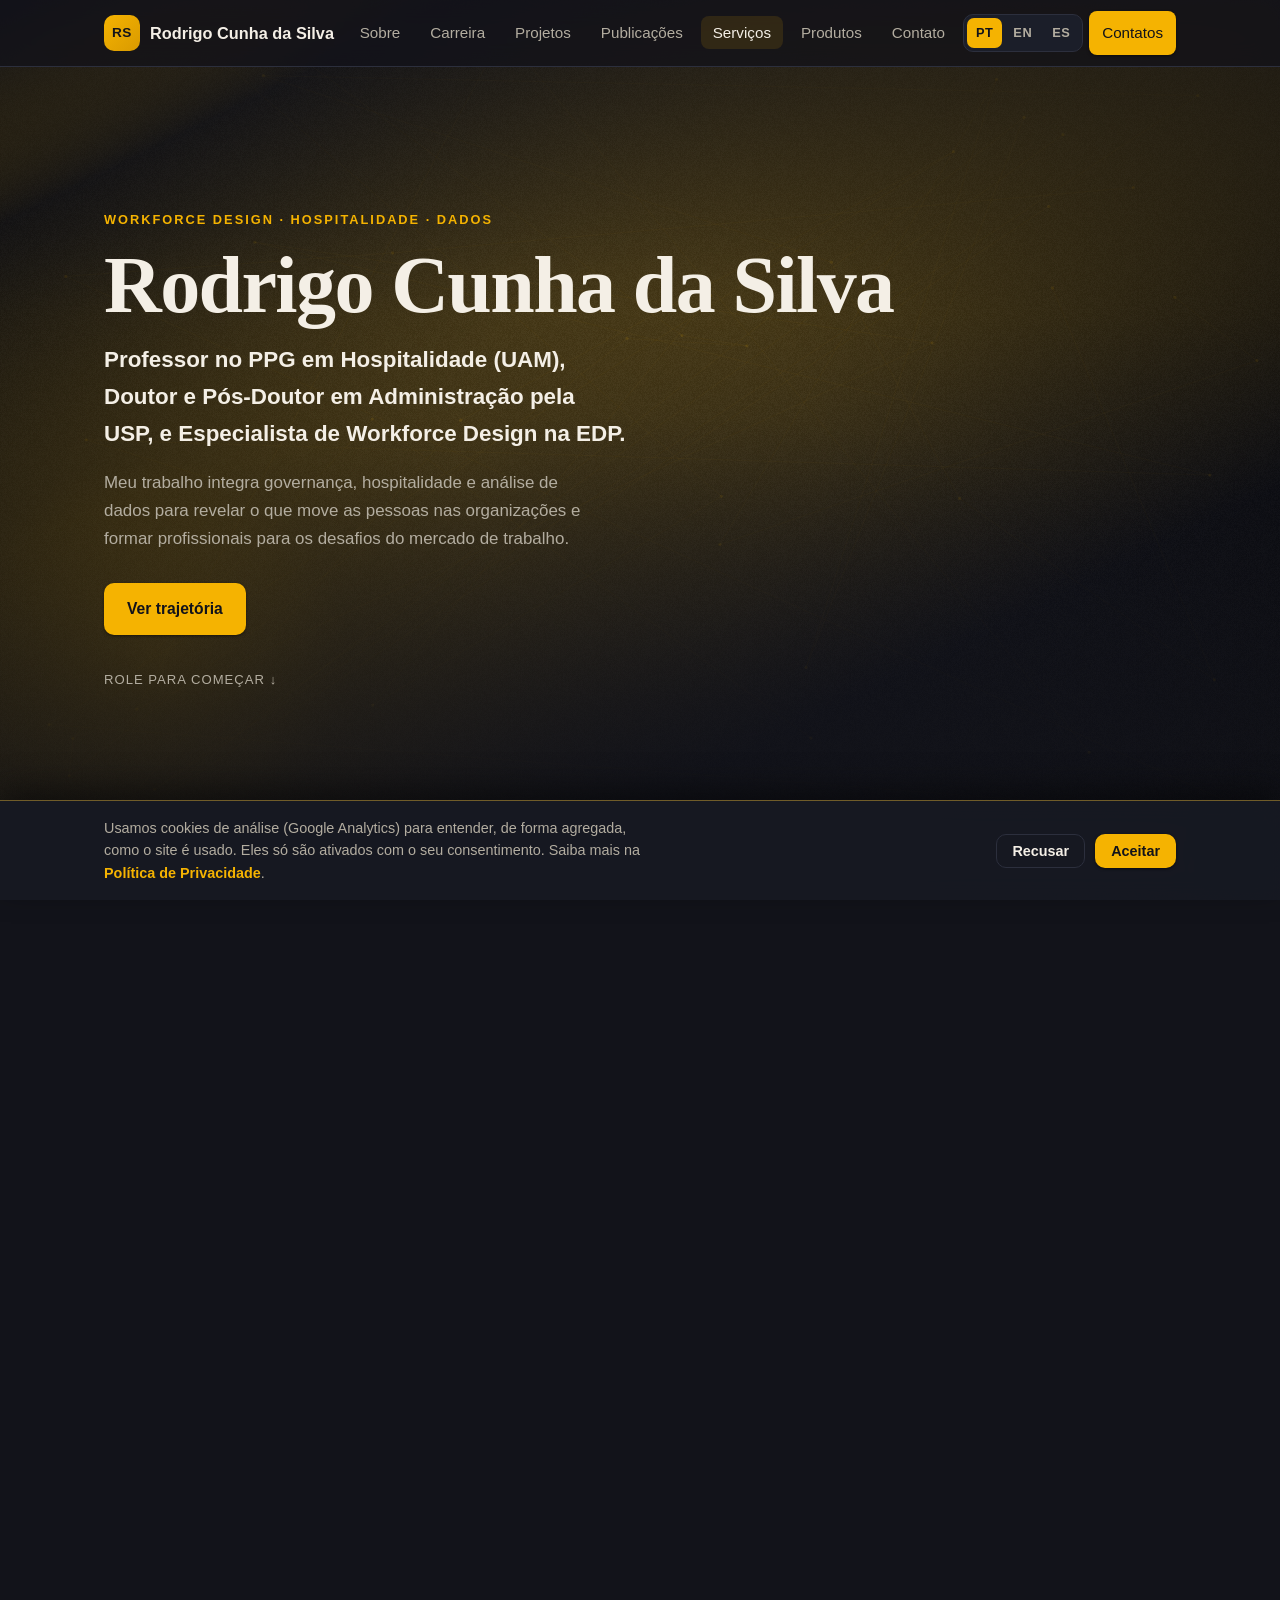
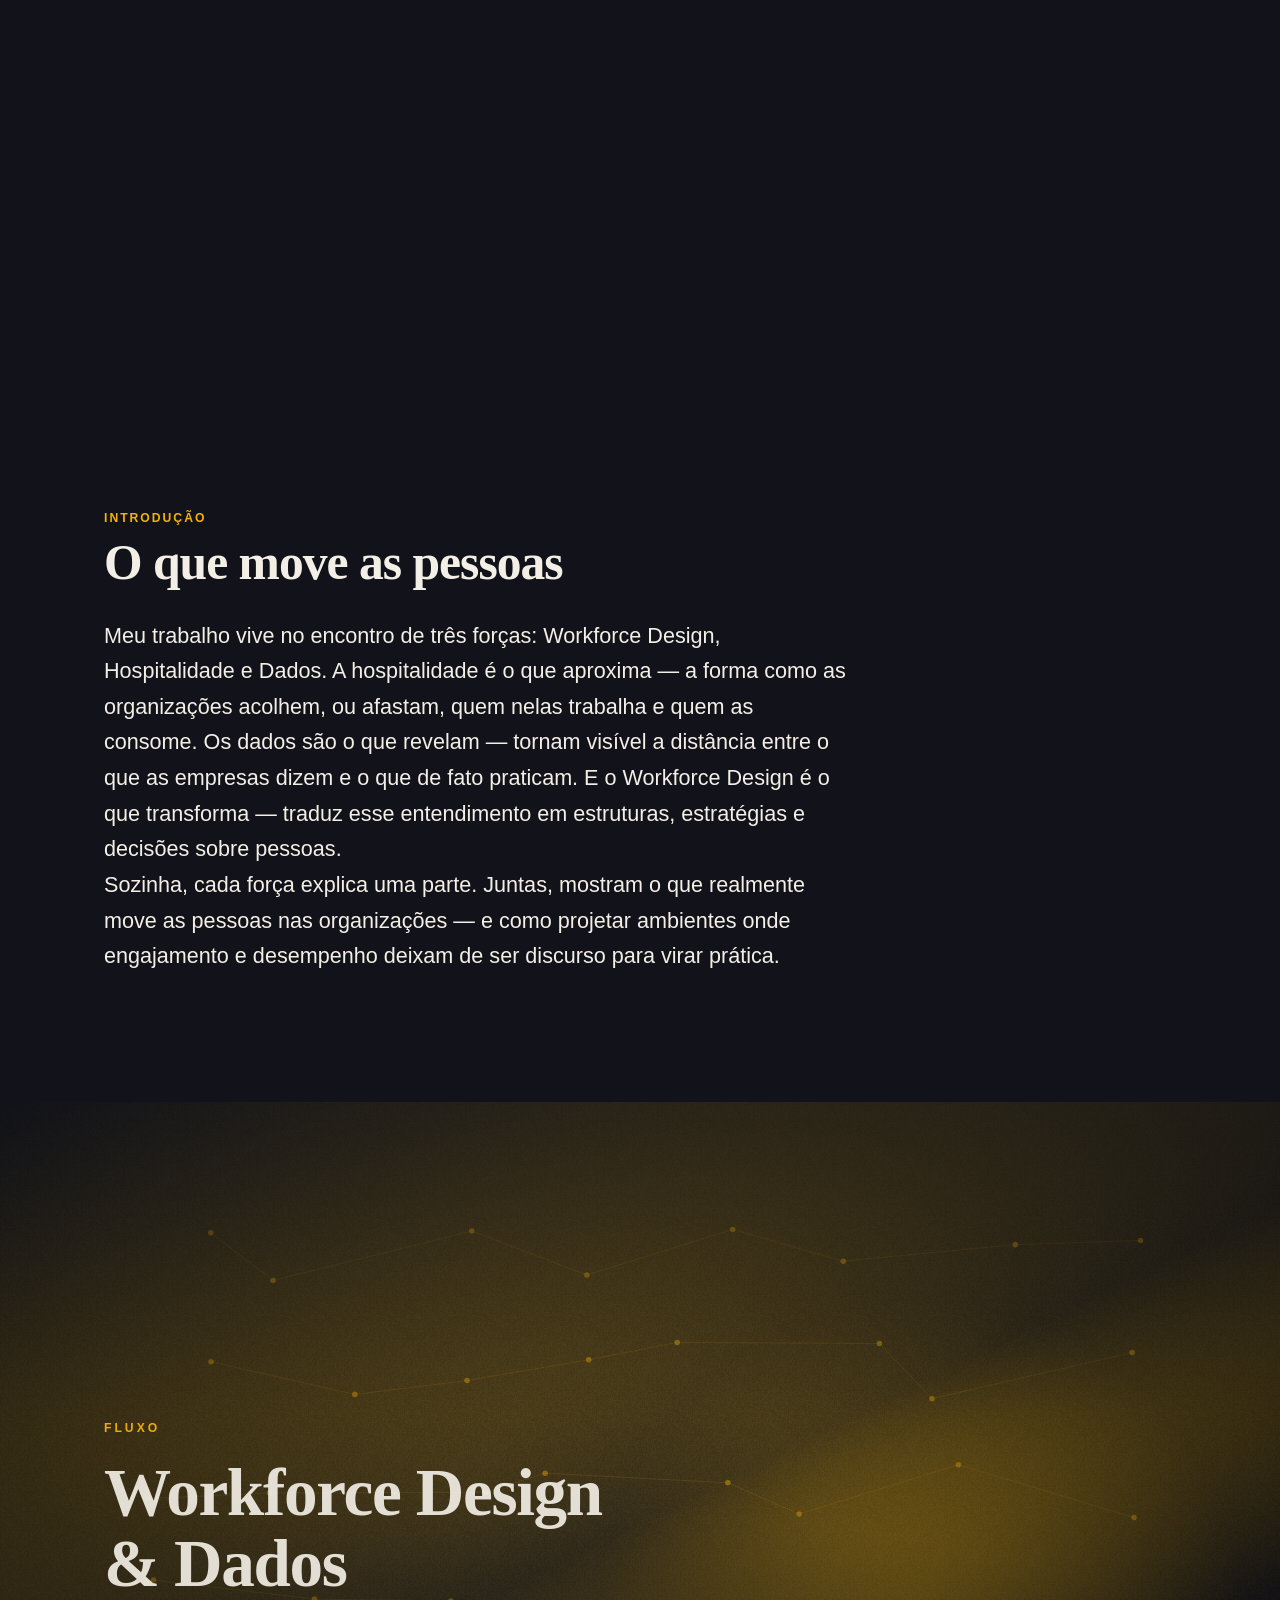
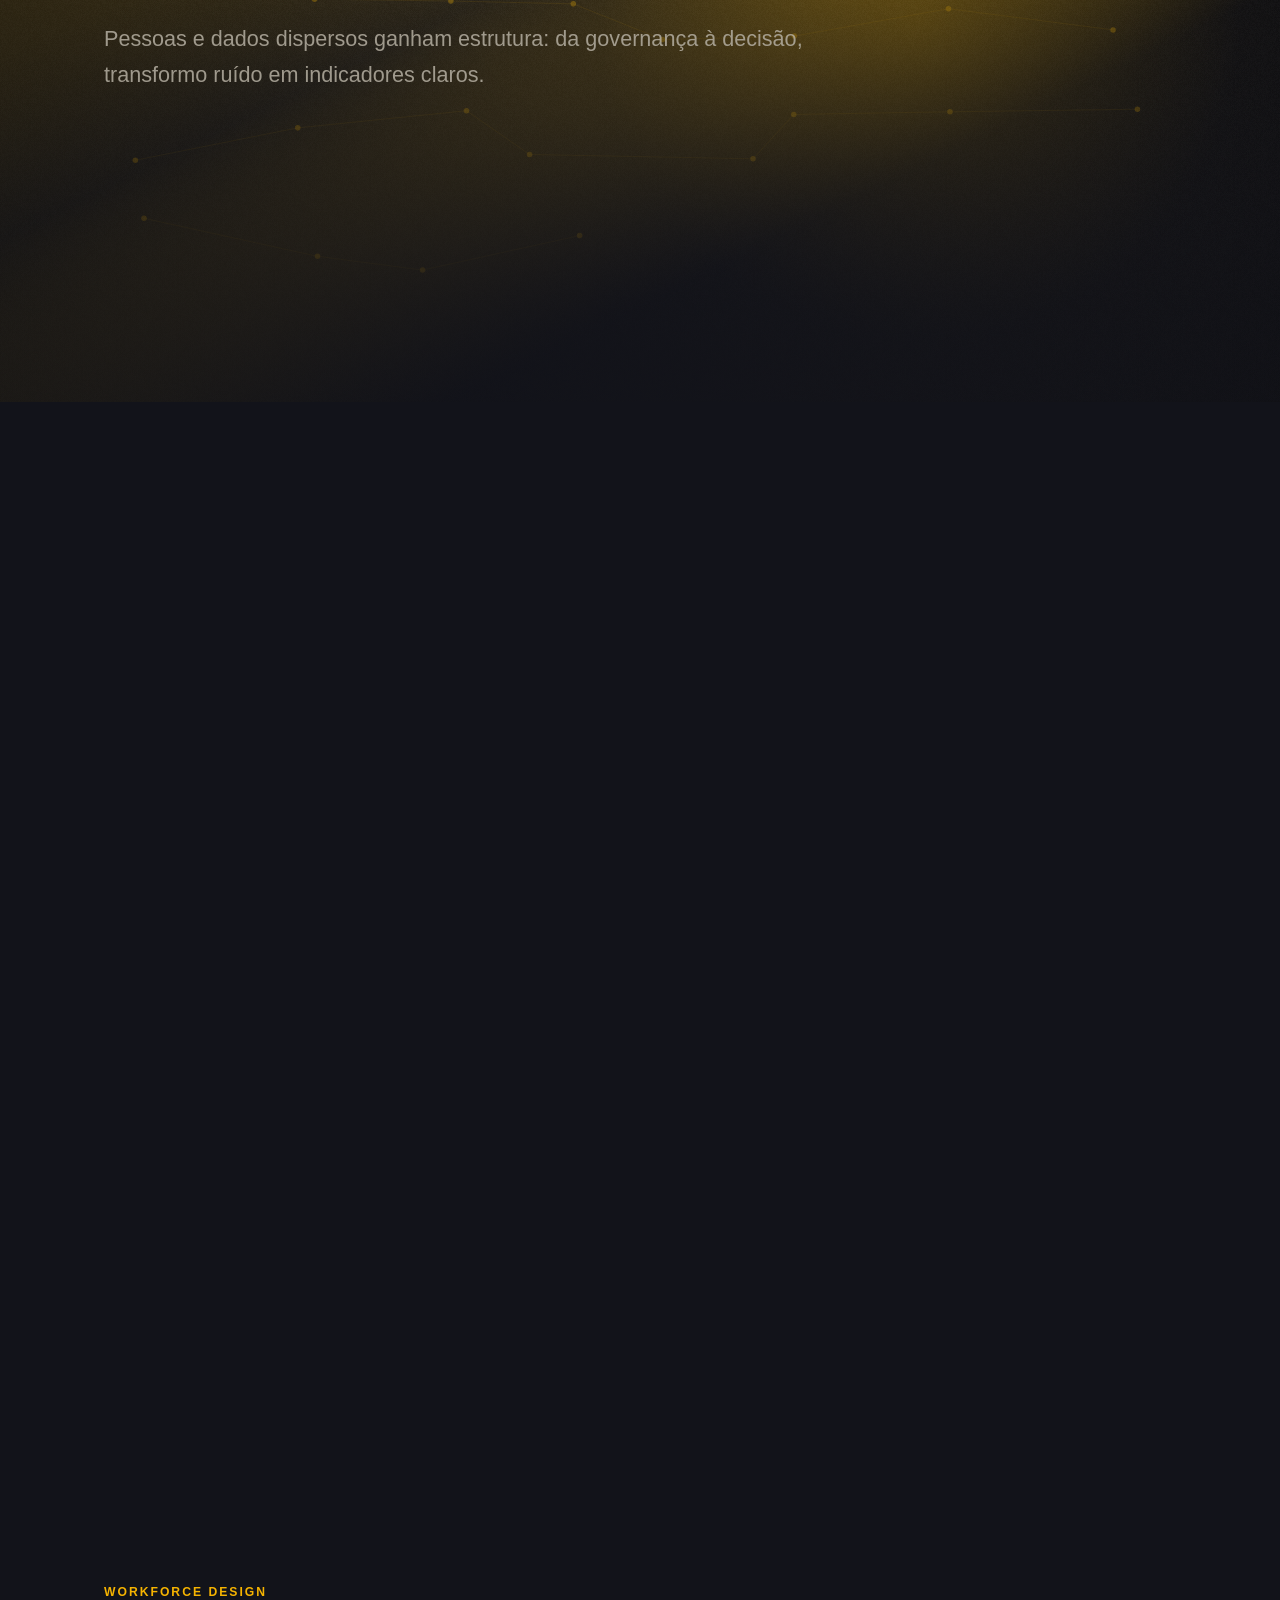
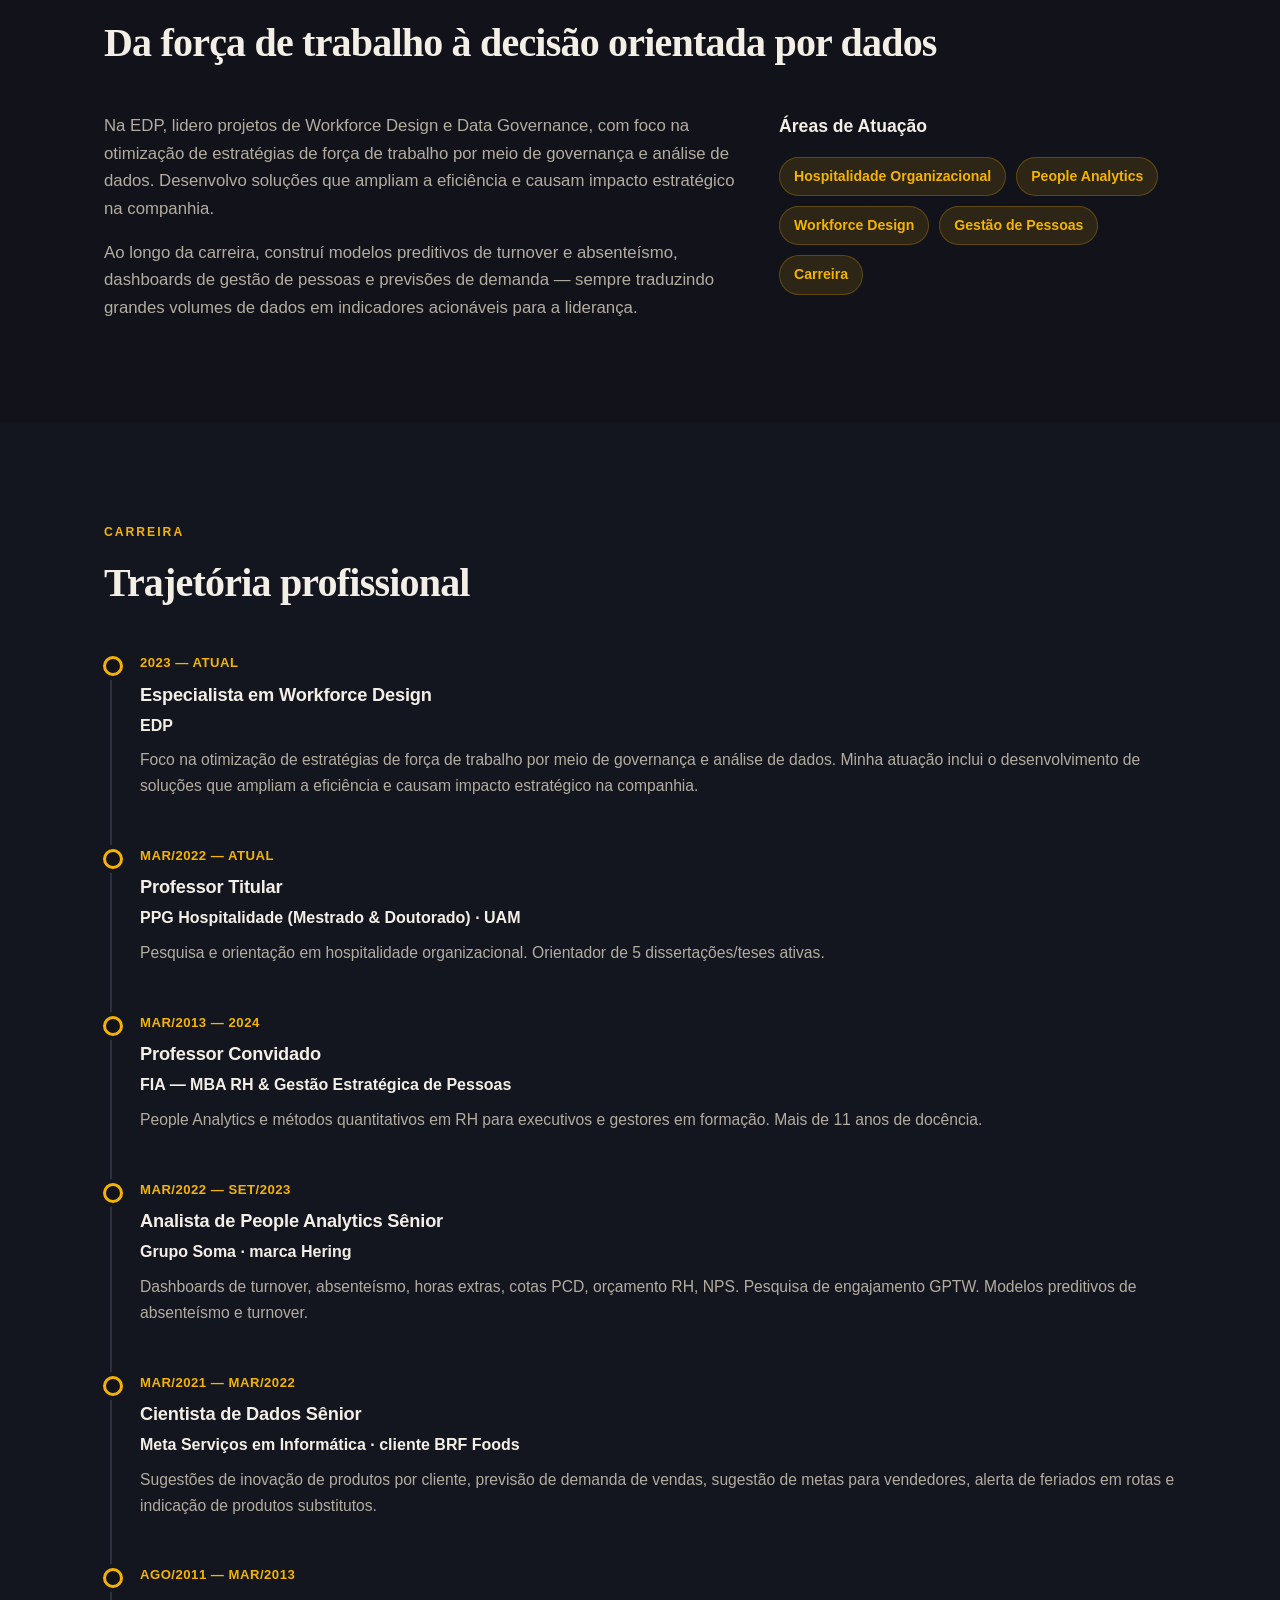
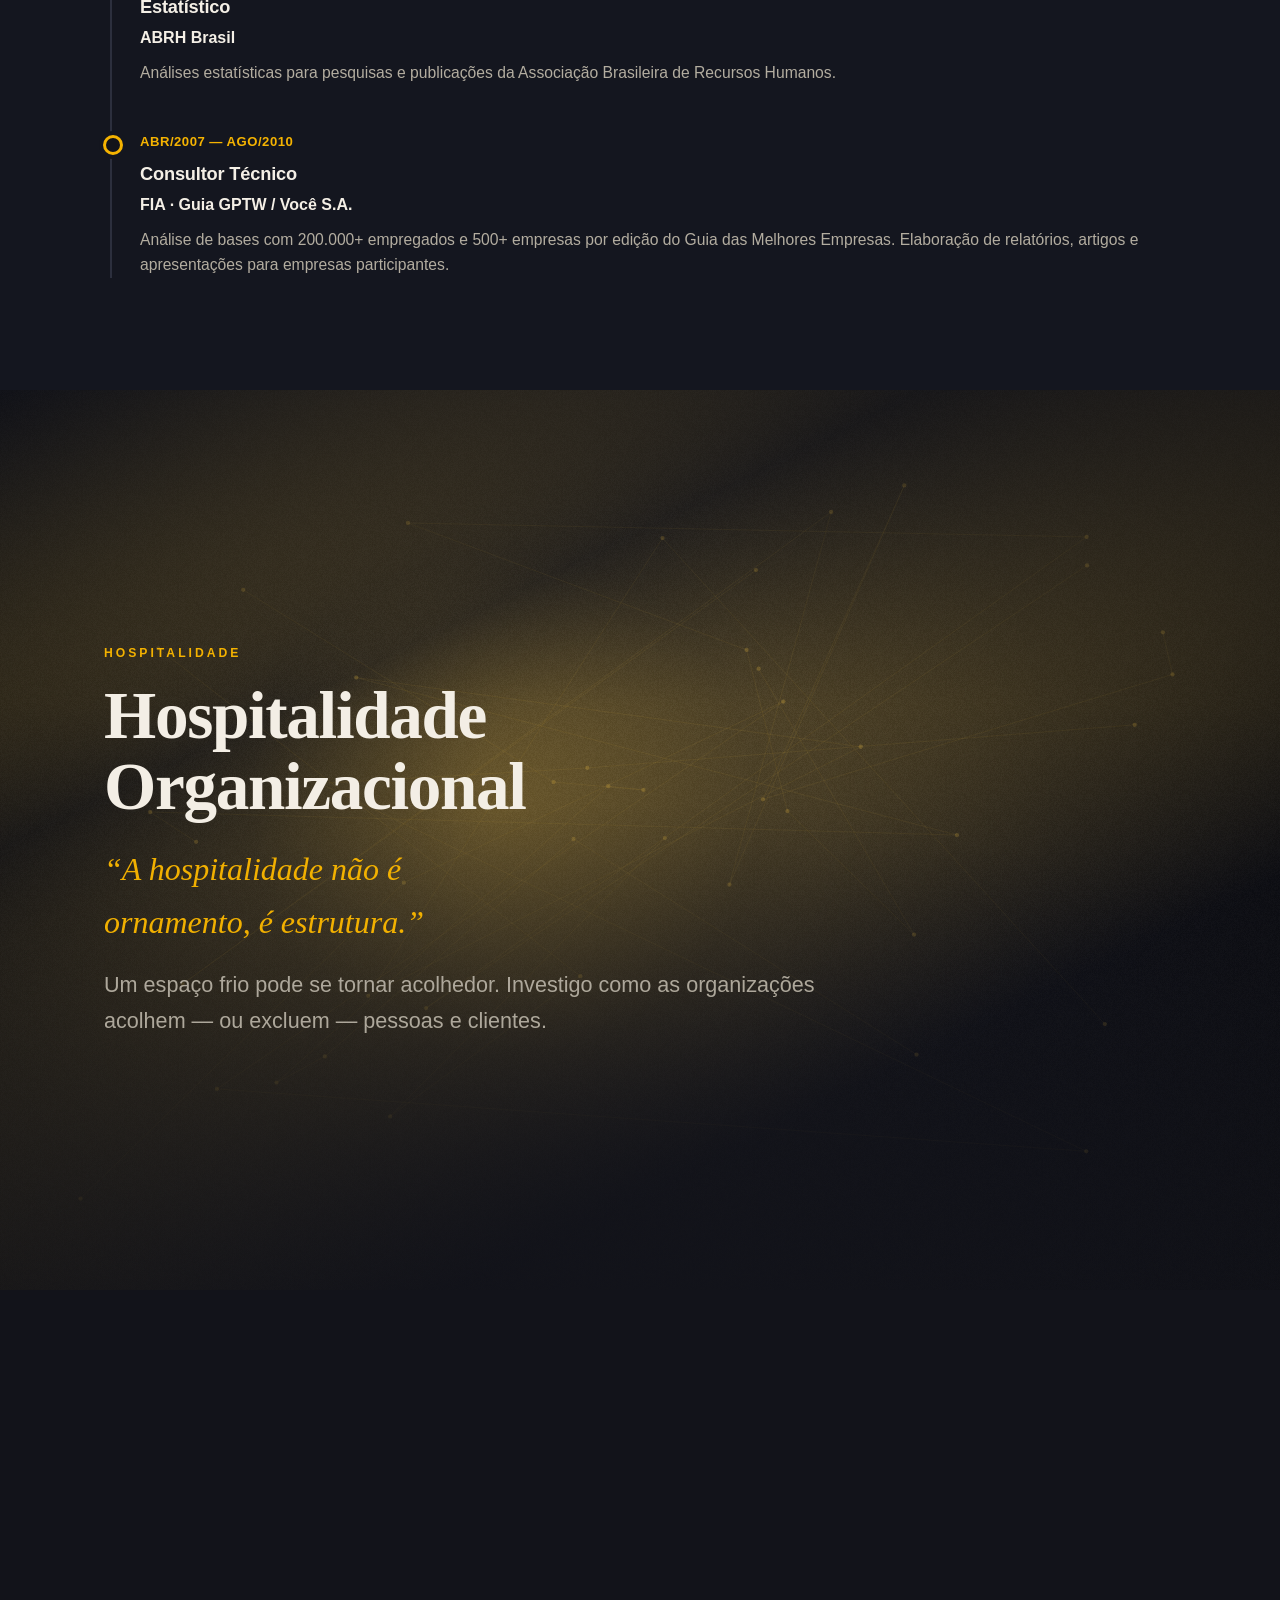
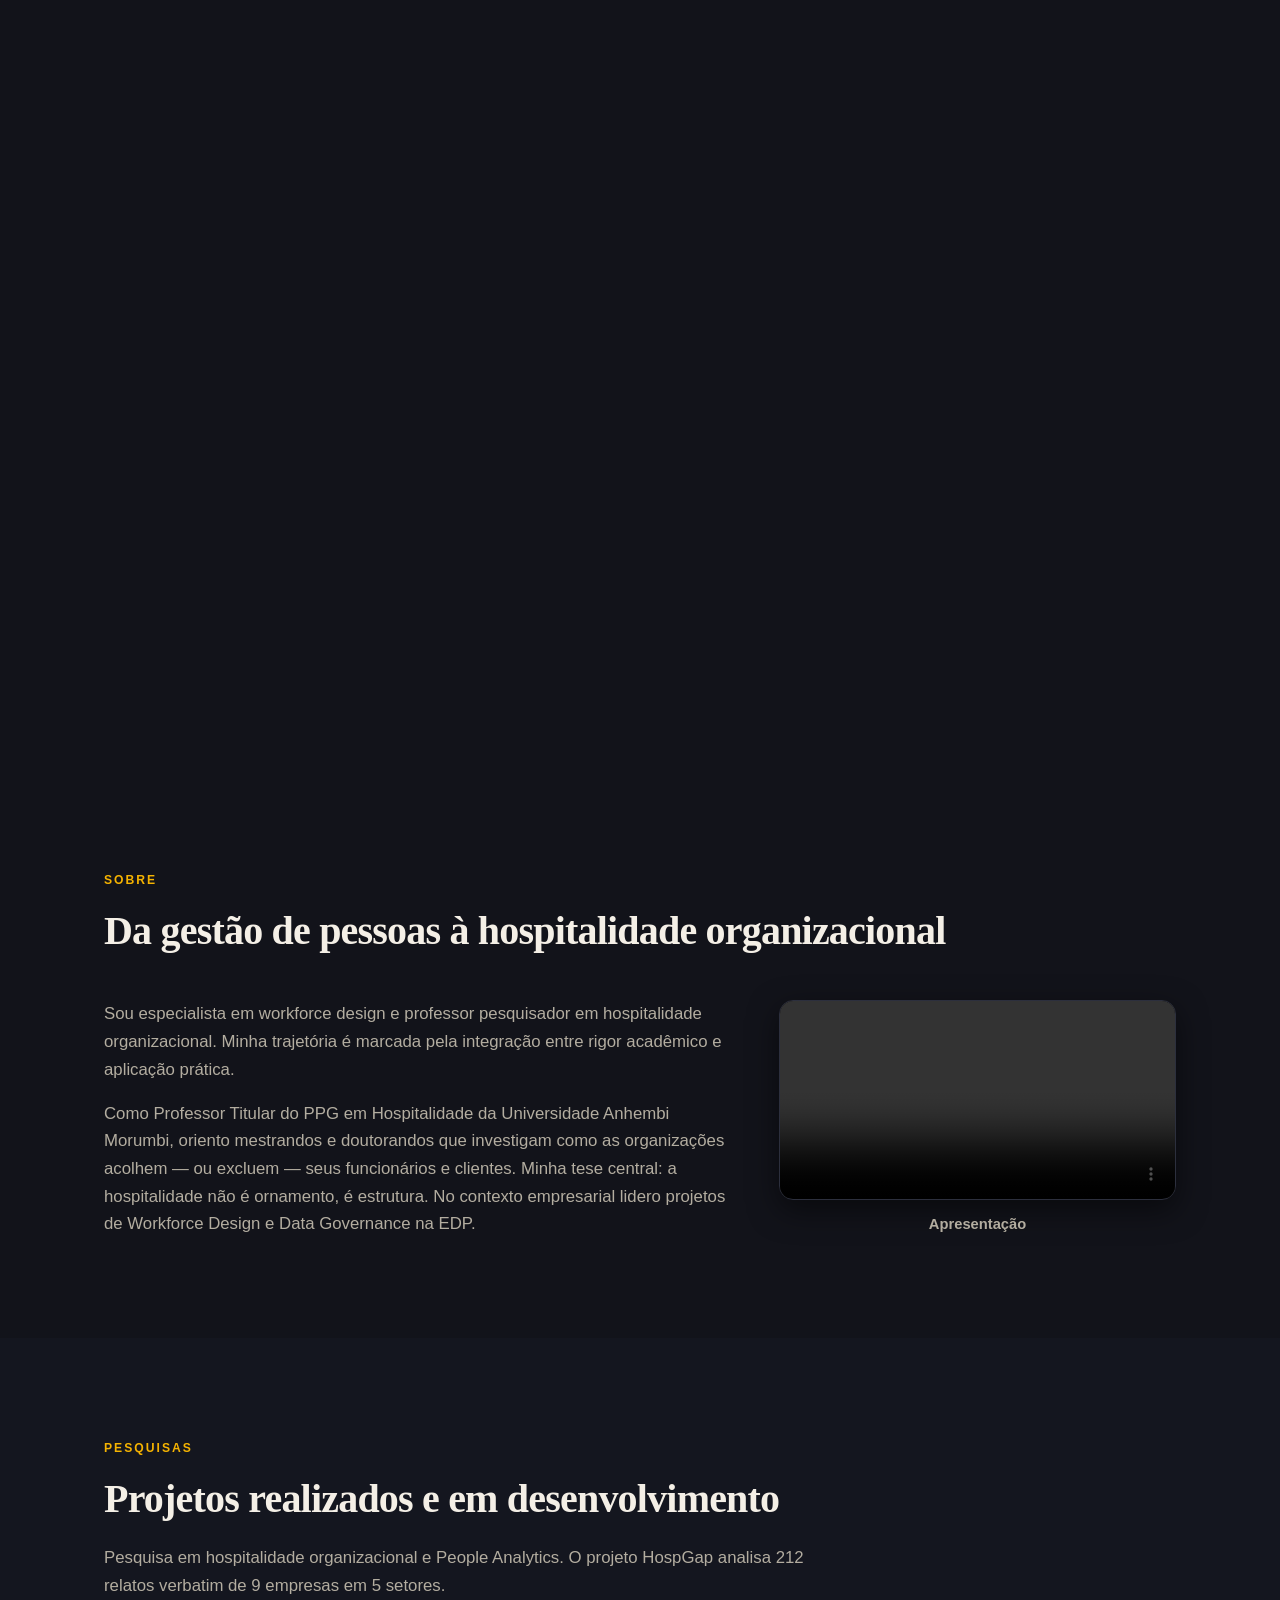
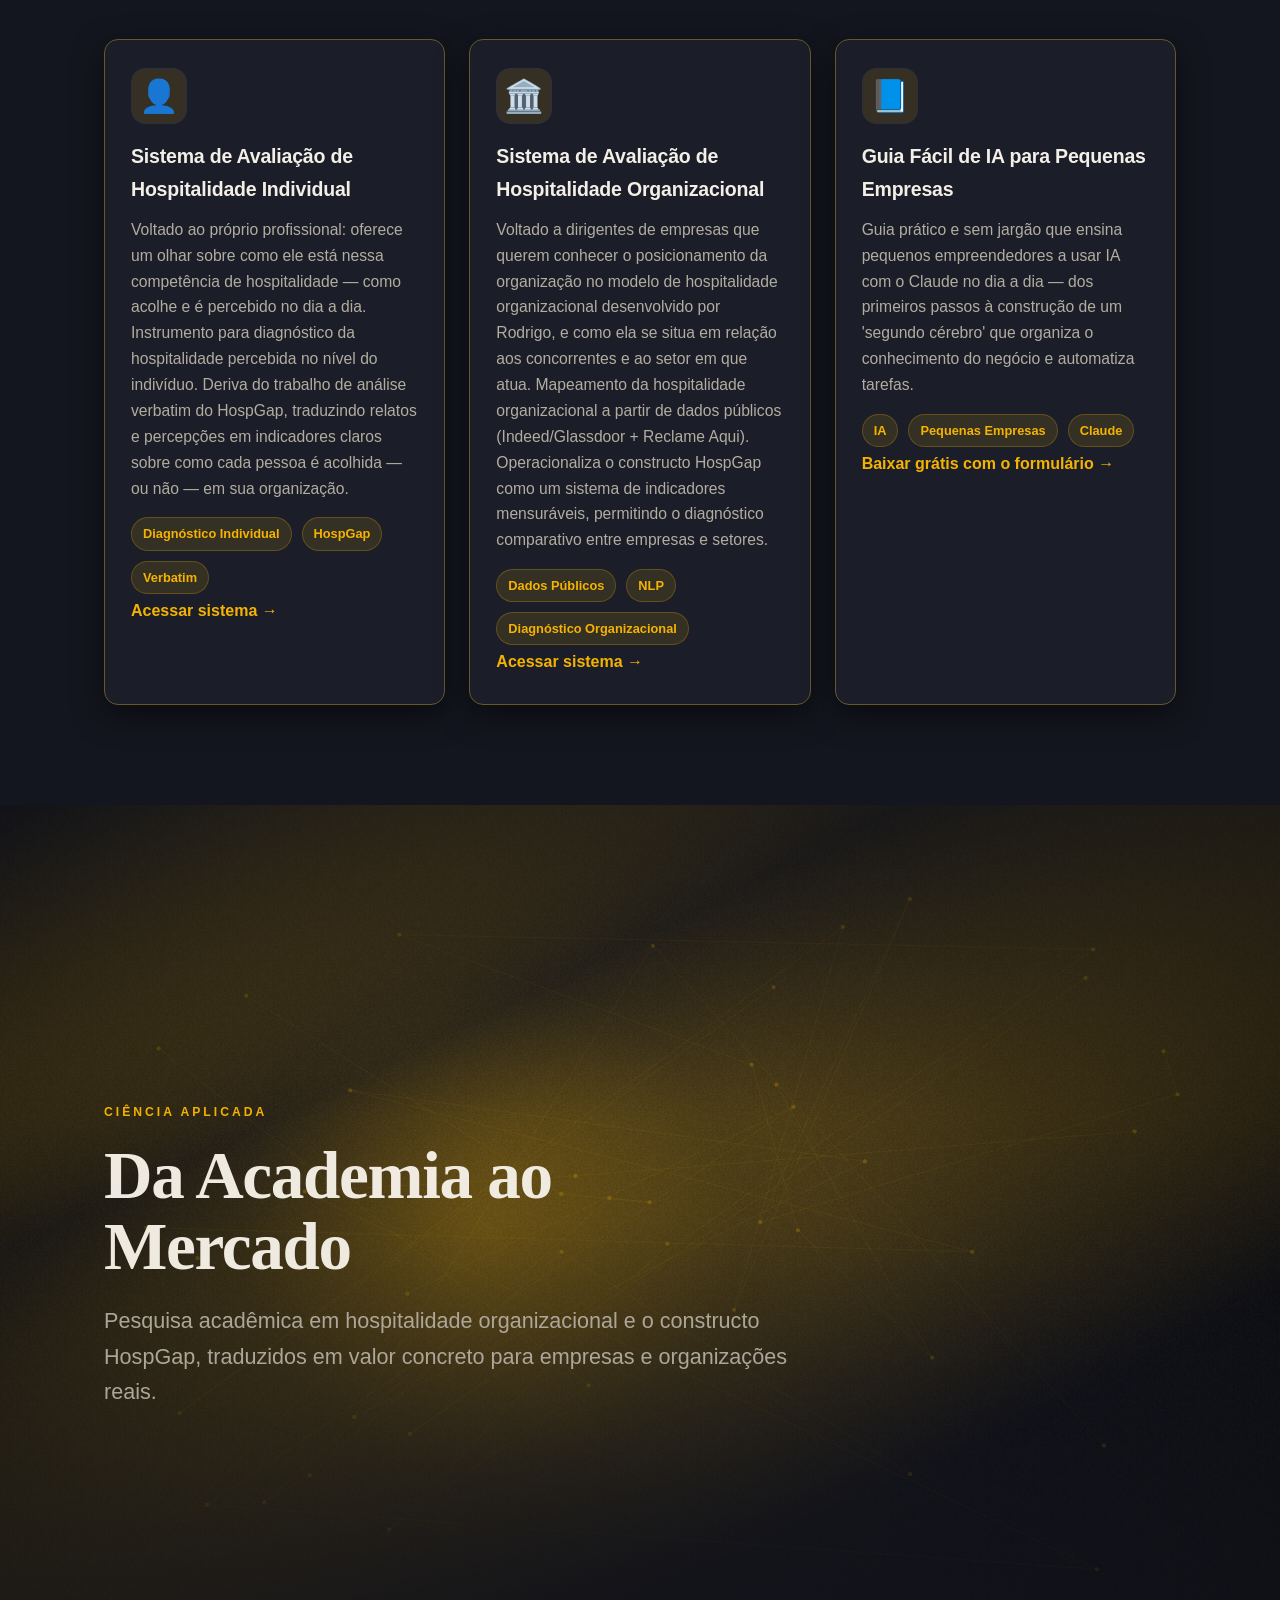
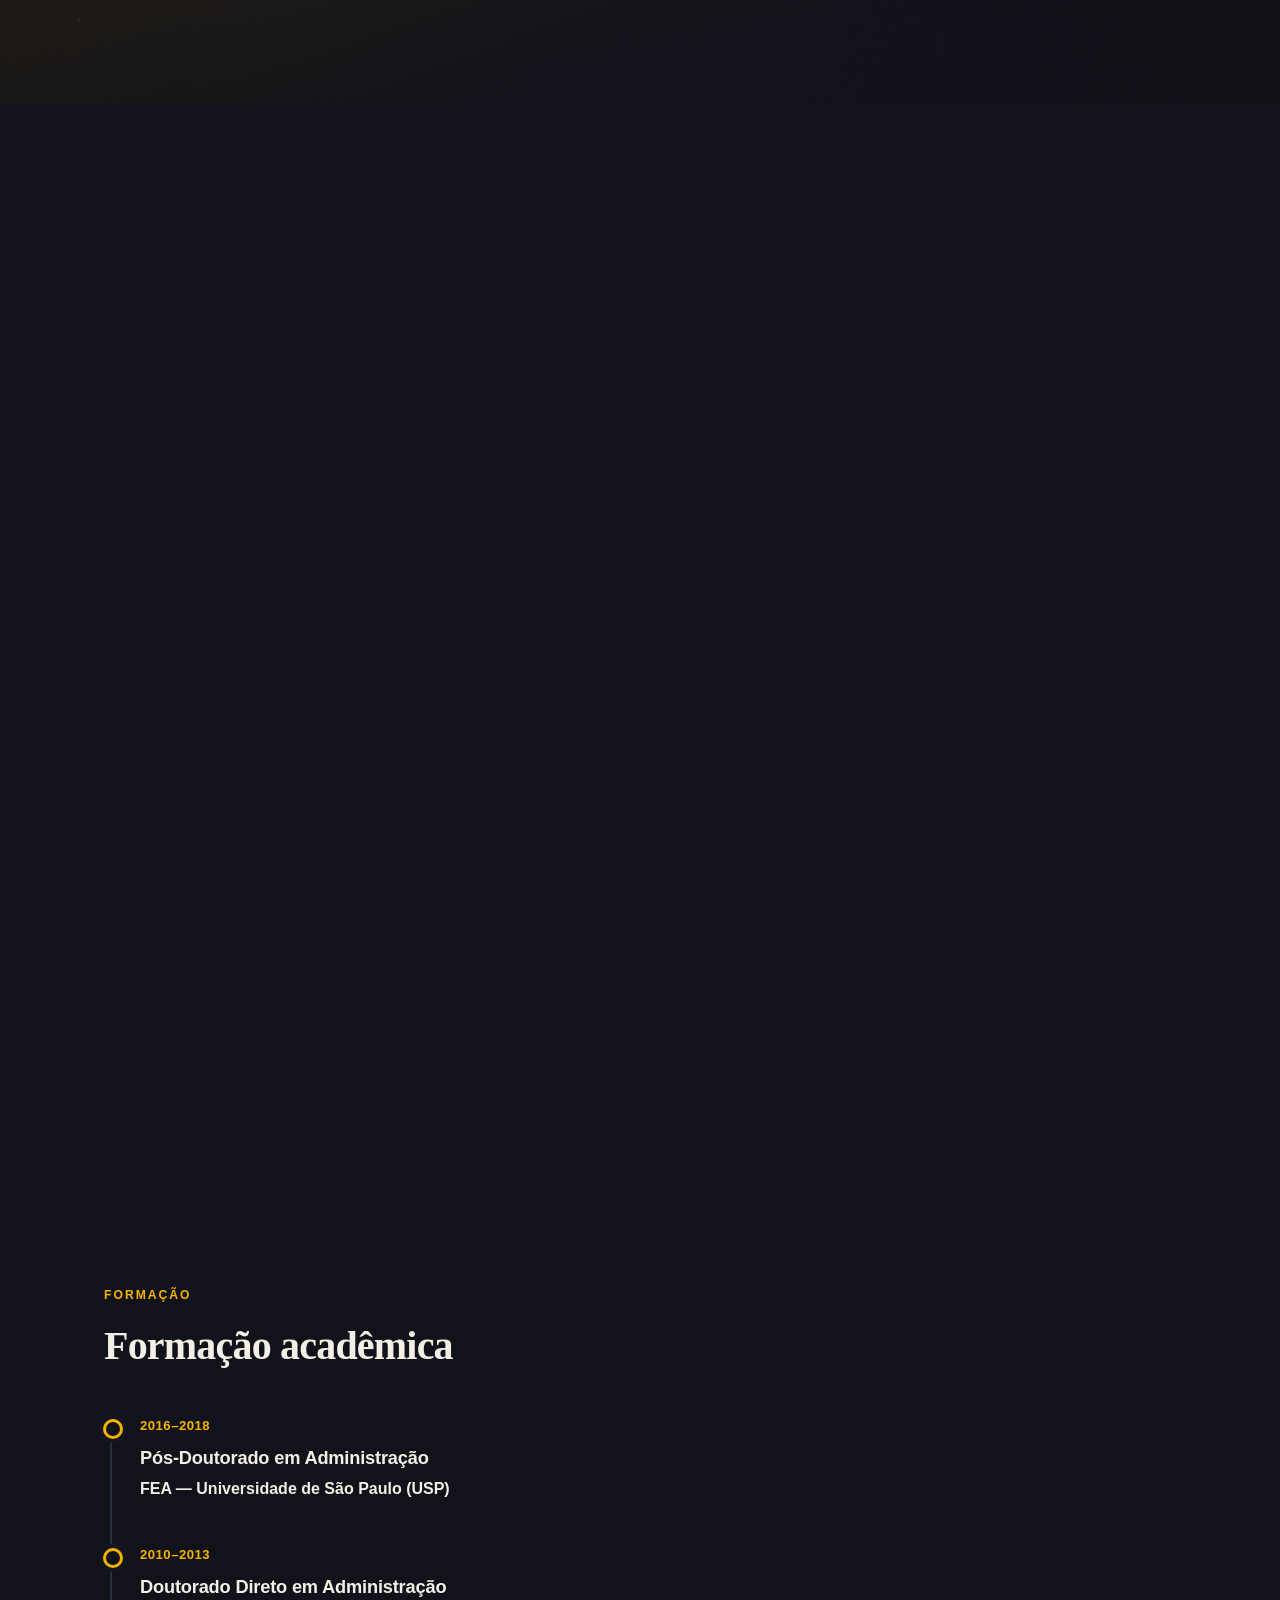
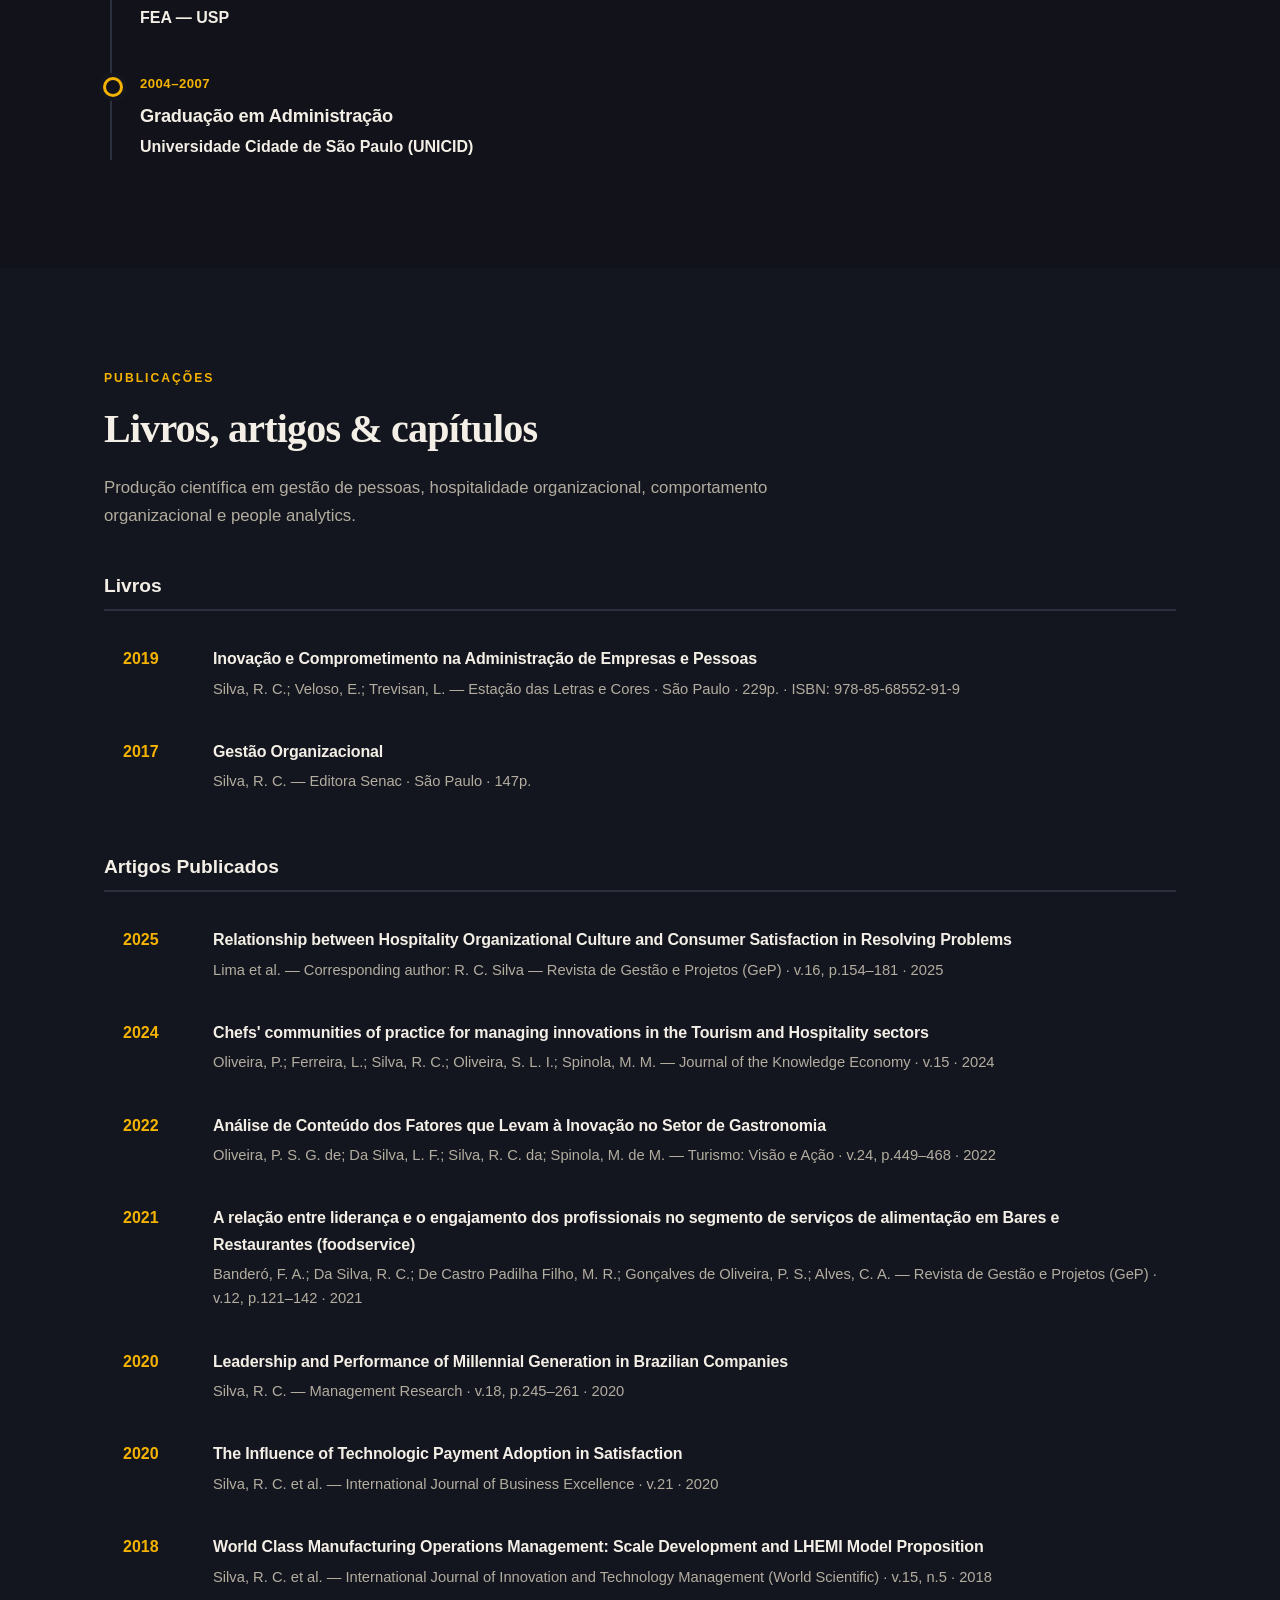
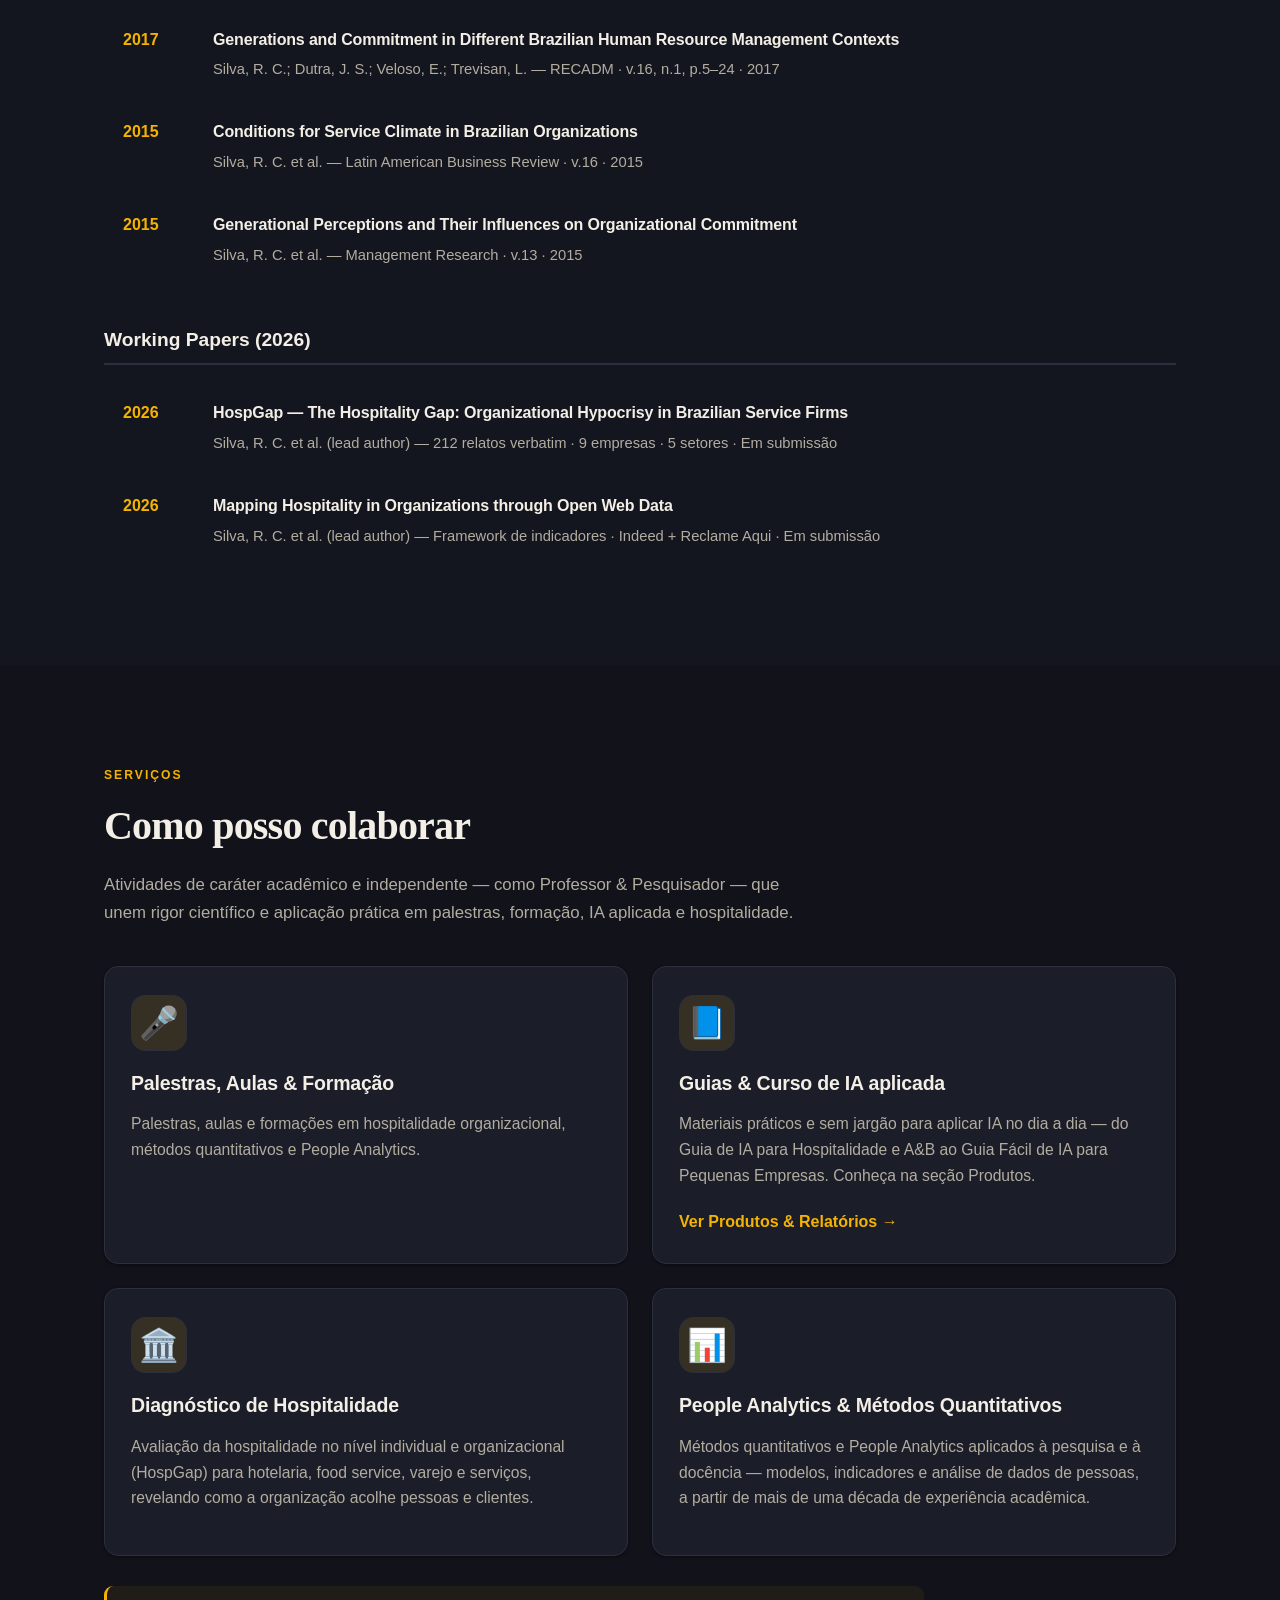
==== commit 415668f0: "Espanhol (lote 2c): traduz Produtos e formulario de leads" ====
--- a/index.html
+++ b/index.html
@@ -759,11 +759,12 @@
          ============================================================ -->
     <section id="produtos" class="section section-alt" aria-labelledby="produtos-title">
       <div class="container">
-        <p class="section-eyebrow" data-pt="Produtos" data-en="Products">Produtos</p>
-        <h2 id="produtos-title" class="section-title" data-pt="Produtos &amp; Relatórios" data-en="Products &amp; Reports">Produtos &amp; Relatórios</h2>
+        <p class="section-eyebrow" data-pt="Produtos" data-en="Products" data-es="Productos">Produtos</p>
+        <h2 id="produtos-title" class="section-title" data-pt="Produtos &amp; Relatórios" data-en="Products &amp; Reports" data-es="Productos &amp; Informes">Produtos &amp; Relatórios</h2>
         <p class="section-subtitle"
            data-pt="Infoprodutos e relatórios de hospitalidade de caráter acadêmico e independente. Materiais práticos para aplicar IA e diagnosticar a hospitalidade da sua empresa. Cada instrumento atende a um público diferente: o individual, ao profissional; o organizacional, à liderança da empresa."
-           data-en="Info-products and hospitality reports of an academic and independent nature. Practical materials to apply AI and diagnose your company's hospitality. Each instrument serves a different audience: the individual one, the professional; the organizational one, the company's leadership.">
+           data-en="Info-products and hospitality reports of an academic and independent nature. Practical materials to apply AI and diagnose your company's hospitality. Each instrument serves a different audience: the individual one, the professional; the organizational one, the company's leadership."
+           data-es="Infoproductos e informes de hospitalidad de carácter académico e independiente. Materiales prácticos para aplicar IA y diagnosticar la hospitalidad de tu empresa. Cada instrumento atiende a un público diferente: el individual, al profesional; el organizacional, al liderazgo de la empresa.">
           Infoprodutos e relatórios de hospitalidade de caráter acadêmico e independente. Materiais
           práticos para aplicar IA e diagnosticar a hospitalidade da sua empresa. Cada instrumento
           atende a um público diferente: o individual, ao profissional; o organizacional, à liderança
@@ -774,10 +775,11 @@
           <!-- Produto pago 1 — Guia de IA para Hospitalidade & A&B -->
           <article class="card product-card system-card">
             <div class="card-icon" aria-hidden="true">🍽️</div>
-            <h3 class="project-title" data-pt="Guia de IA para Hospitalidade &amp; A&amp;B" data-en="AI Guide for Hospitality &amp; F&amp;B">Guia de IA para Hospitalidade &amp; A&amp;B</h3>
+            <h3 class="project-title" data-pt="Guia de IA para Hospitalidade &amp; A&amp;B" data-en="AI Guide for Hospitality &amp; F&amp;B" data-es="Guía de IA para Hospitalidad &amp; A&amp;B">Guia de IA para Hospitalidade &amp; A&amp;B</h3>
             <p class="card-desc"
                data-pt="Pacote completo para aplicar IA com o Claude em hotéis, restaurantes, bares e A&amp;B — da operação ao atendimento, passo a passo e sem jargão, sem exigir conhecimento técnico prévio. Acompanha a Aprendizagem mediada por IA (Gemini Notebook), um notebook interativo para aprofundar e aplicar o conteúdo, além de orientação de como aplicá-lo, conduzida diretamente por mim. Tudo liberado após a compra."
-               data-en="A complete package to apply AI with Claude in hotels, restaurants, bars, and F&amp;B — from operations to guest service, step by step and jargon-free, requiring no prior technical knowledge. It comes with AI-mediated learning (Gemini Notebook), an interactive notebook to deepen and apply the content, plus guidance on how to apply it, delivered directly by me. Everything unlocked after purchase.">
+               data-en="A complete package to apply AI with Claude in hotels, restaurants, bars, and F&amp;B — from operations to guest service, step by step and jargon-free, requiring no prior technical knowledge. It comes with AI-mediated learning (Gemini Notebook), an interactive notebook to deepen and apply the content, plus guidance on how to apply it, delivered directly by me. Everything unlocked after purchase."
+               data-es="Paquete completo para aplicar IA con Claude en hoteles, restaurantes, bares y A&amp;B — de la operación a la atención, paso a paso y sin jerga, sin exigir conocimiento técnico previo. Incluye el Aprendizaje mediado por IA (Gemini Notebook), un notebook interactivo para profundizar y aplicar el contenido, además de orientación sobre cómo aplicarlo, conducida directamente por mí. Todo liberado tras la compra.">
               Pacote completo para aplicar IA com o Claude em hotéis, restaurantes, bares e A&amp;B —
               da operação ao atendimento, passo a passo e sem jargão, sem exigir conhecimento técnico
               prévio. Acompanha a Aprendizagem mediada por IA (Gemini Notebook), um notebook interativo
@@ -785,40 +787,42 @@
               diretamente por mim. Tudo liberado após a compra.
             </p>
             <ul class="tags tags-sm">
-              <li class="tag" data-pt="IA" data-en="AI">IA</li>
-              <li class="tag" data-pt="Hospitalidade" data-en="Hospitality">Hospitalidade</li>
+              <li class="tag" data-pt="IA" data-en="AI" data-es="IA">IA</li>
+              <li class="tag" data-pt="Hospitalidade" data-en="Hospitality" data-es="Hospitalidad">Hospitalidade</li>
               <li class="tag">A&amp;B</li>
             </ul>
-            <a href="#contato" class="btn btn-primary" data-pt="Fale comigo para adquirir" data-en="Get in touch to purchase">Fale comigo para adquirir</a>
+            <a href="#contato" class="btn btn-primary" data-pt="Fale comigo para adquirir" data-en="Get in touch to purchase" data-es="Habla conmigo para adquirirlo">Fale comigo para adquirir</a>
           </article>
 
           <!-- Produto pago 2 — Formação: IA para Alavancar a Carreira -->
           <article class="card product-card system-card">
             <div class="card-icon" aria-hidden="true">🚀</div>
-            <h3 class="project-title" data-pt="Formação: IA para Alavancar a Carreira" data-en="Training: AI to Boost Your Career">Formação: IA para Alavancar a Carreira</h3>
+            <h3 class="project-title" data-pt="Formação: IA para Alavancar a Carreira" data-en="Training: AI to Boost Your Career" data-es="Formación: IA para Impulsar la Carrera">Formação: IA para Alavancar a Carreira</h3>
             <p class="card-desc"
                data-pt="Formação para profissionais de qualquer área que querem usar a Inteligência Artificial para alavancar a carreira. Num programa de estudos, apresento as principais tecnologias, métodos e aplicações que permitem criar, automatizar, comunicar e entregar resultados — mantendo você competitivo no mercado de trabalho contemporâneo."
-               data-en="Training for professionals in any field who want to use Artificial Intelligence to boost their careers. In a study program, I present the main technologies, methods and applications that let you create, automate, communicate and deliver results — keeping you competitive in today's job market.">
+               data-en="Training for professionals in any field who want to use Artificial Intelligence to boost their careers. In a study program, I present the main technologies, methods and applications that let you create, automate, communicate and deliver results — keeping you competitive in today's job market."
+               data-es="Formación para profesionales de cualquier área que quieren usar la Inteligencia Artificial para impulsar su carrera. En un programa de estudios, presento las principales tecnologías, métodos y aplicaciones que permiten crear, automatizar, comunicar y entregar resultados — manteniéndote competitivo en el mercado laboral contemporáneo.">
               Formação para profissionais de qualquer área que querem usar a Inteligência Artificial para
               alavancar a carreira. Num programa de estudos, apresento as principais tecnologias, métodos e
               aplicações que permitem criar, automatizar, comunicar e entregar resultados — mantendo você
               competitivo no mercado de trabalho contemporâneo.
             </p>
             <ul class="tags tags-sm">
-              <li class="tag" data-pt="IA" data-en="AI">IA</li>
-              <li class="tag" data-pt="Carreira" data-en="Career">Carreira</li>
-              <li class="tag" data-pt="Formação" data-en="Training">Formação</li>
+              <li class="tag" data-pt="IA" data-en="AI" data-es="IA">IA</li>
+              <li class="tag" data-pt="Carreira" data-en="Career" data-es="Carrera">Carreira</li>
+              <li class="tag" data-pt="Formação" data-en="Training" data-es="Formación">Formação</li>
             </ul>
-            <a href="#contato" class="btn btn-primary" data-pt="Fale comigo para adquirir" data-en="Get in touch to purchase">Fale comigo para adquirir</a>
+            <a href="#contato" class="btn btn-primary" data-pt="Fale comigo para adquirir" data-en="Get in touch to purchase" data-es="Habla conmigo para adquirirlo">Fale comigo para adquirir</a>
           </article>
 
           <!-- Produto pago 3 — Relatório Individual -->
           <article class="card product-card system-card">
             <div class="card-icon" aria-hidden="true">👤</div>
-            <h3 class="project-title" data-pt="Relatório de Hospitalidade — Individual" data-en="Hospitality Report — Individual">Relatório de Hospitalidade — Individual</h3>
+            <h3 class="project-title" data-pt="Relatório de Hospitalidade — Individual" data-en="Hospitality Report — Individual" data-es="Informe de Hospitalidad — Individual">Relatório de Hospitalidade — Individual</h3>
             <p class="card-desc"
                data-pt="Voltado ao próprio profissional: oferece um olhar sobre como ele está nessa competência de hospitalidade — como acolhe e é percebido no dia a dia. A partir das suas respostas ao instrumento de avaliação individual, você recebe um relatório que combina (1) o resultado das respostas no instrumento e (2) uma varredura da avaliação de clientes e funcionários sobre o grau de hospitalidade da empresa."
-               data-en="Aimed at the professional themselves: it offers a lens on how they stand in this hospitality competency — how they welcome and are perceived day to day. From your answers to the individual assessment instrument, you receive a report combining (1) the result of your answers in the instrument and (2) a scan of customers' and employees' evaluations of the company's degree of hospitality.">
+               data-en="Aimed at the professional themselves: it offers a lens on how they stand in this hospitality competency — how they welcome and are perceived day to day. From your answers to the individual assessment instrument, you receive a report combining (1) the result of your answers in the instrument and (2) a scan of customers' and employees' evaluations of the company's degree of hospitality."
+               data-es="Dirigido al propio profesional: ofrece una mirada sobre cómo está en esa competencia de hospitalidad — cómo acoge y es percibido en el día a día. A partir de tus respuestas al instrumento de evaluación individual, recibes un informe que combina (1) el resultado de las respuestas en el instrumento y (2) un rastreo de la evaluación de clientes y empleados sobre el grado de hospitalidad de la empresa.">
               Voltado ao próprio profissional: oferece um olhar sobre como ele está nessa competência de
               hospitalidade — como acolhe e é percebido no dia a dia. A partir das suas respostas ao
               instrumento de avaliação individual, você recebe um relatório que combina (1) o resultado das
@@ -827,20 +831,22 @@
             </p>
             <p class="product-flow"
                data-pt="Fluxo: responda o instrumento → adquira o relatório."
-               data-en="Flow: answer the instrument → buy the report.">
+               data-en="Flow: answer the instrument → buy the report."
+               data-es="Flujo: responde el instrumento → adquiere el informe.">
               Fluxo: responda o instrumento → adquira o relatório.
             </p>
-            <a href="https://rdgcdasilva.github.io/Insurance/hospitality-app/avaliacao-hospitalidade.html" class="card-link" target="_blank" rel="noopener" data-pt="1. Responda o instrumento individual →" data-en="1. Answer the individual instrument →">1. Responda o instrumento individual →</a>
-            <a href="#contato" class="btn btn-primary" data-pt="Fale comigo para adquirir" data-en="Get in touch to purchase">Fale comigo para adquirir</a>
+            <a href="https://rdgcdasilva.github.io/Insurance/hospitality-app/avaliacao-hospitalidade.html" class="card-link" target="_blank" rel="noopener" data-pt="1. Responda o instrumento individual →" data-en="1. Answer the individual instrument →" data-es="1. Responde el instrumento individual →">1. Responda o instrumento individual →</a>
+            <a href="#contato" class="btn btn-primary" data-pt="Fale comigo para adquirir" data-en="Get in touch to purchase" data-es="Habla conmigo para adquirirlo">Fale comigo para adquirir</a>
           </article>
 
           <!-- Produto pago 4 — Relatório Organizacional -->
           <article class="card product-card system-card">
             <div class="card-icon" aria-hidden="true">🏛️</div>
-            <h3 class="project-title" data-pt="Relatório de Hospitalidade — Organizacional" data-en="Hospitality Report — Organizational">Relatório de Hospitalidade — Organizacional</h3>
+            <h3 class="project-title" data-pt="Relatório de Hospitalidade — Organizacional" data-en="Hospitality Report — Organizational" data-es="Informe de Hospitalidad — Organizacional">Relatório de Hospitalidade — Organizacional</h3>
             <p class="card-desc"
                data-pt="Voltado a dirigentes de empresas que querem conhecer o posicionamento da organização no modelo de hospitalidade organizacional desenvolvido por Rodrigo, e como ela se situa em relação aos concorrentes e ao setor em que atua. A partir das respostas ao instrumento de avaliação organizacional, sua empresa recebe um relatório que combina (1) o resultado das respostas no instrumento e (2) uma varredura da avaliação de clientes e funcionários sobre o grau de hospitalidade da empresa."
-               data-en="Aimed at company executives who want to understand the organization's positioning within Rodrigo's organizational hospitality model, and how it stands relative to competitors and its sector. From the answers to the organizational assessment instrument, your company receives a report combining (1) the result of the answers in the instrument and (2) a scan of customers' and employees' evaluations of the company's degree of hospitality.">
+               data-en="Aimed at company executives who want to understand the organization's positioning within Rodrigo's organizational hospitality model, and how it stands relative to competitors and its sector. From the answers to the organizational assessment instrument, your company receives a report combining (1) the result of the answers in the instrument and (2) a scan of customers' and employees' evaluations of the company's degree of hospitality."
+               data-es="Dirigido a directivos de empresas que quieren conocer el posicionamiento de la organización en el modelo de hospitalidad organizacional desarrollado por Rodrigo, y cómo se sitúa en relación con los competidores y el sector en que actúa. A partir de las respuestas al instrumento de evaluación organizacional, tu empresa recibe un informe que combina (1) el resultado de las respuestas en el instrumento y (2) un rastreo de la evaluación de clientes y empleados sobre el grado de hospitalidad de la empresa.">
               Voltado a dirigentes de empresas que querem conhecer o posicionamento da organização no modelo
               de hospitalidade organizacional desenvolvido por Rodrigo, e como ela se situa em relação aos
               concorrentes e ao setor em que atua. A partir das respostas ao instrumento de avaliação
@@ -850,20 +856,22 @@
             </p>
             <p class="product-flow"
                data-pt="Fluxo: responda o instrumento → adquira o relatório."
-               data-en="Flow: answer the instrument → buy the report.">
+               data-en="Flow: answer the instrument → buy the report."
+               data-es="Flujo: responde el instrumento → adquiere el informe.">
               Fluxo: responda o instrumento → adquira o relatório.
             </p>
-            <a href="https://rdgcdasilva.github.io/Insurance/mapeamento-hospitalidade.html" class="card-link" target="_blank" rel="noopener" data-pt="1. Responda o instrumento organizacional →" data-en="1. Answer the organizational instrument →">1. Responda o instrumento organizacional →</a>
-            <a href="#contato" class="btn btn-primary" data-pt="Fale comigo para adquirir" data-en="Get in touch to purchase">Fale comigo para adquirir</a>
+            <a href="https://rdgcdasilva.github.io/Insurance/mapeamento-hospitalidade.html" class="card-link" target="_blank" rel="noopener" data-pt="1. Responda o instrumento organizacional →" data-en="1. Answer the organizational instrument →" data-es="1. Responde el instrumento organizacional →">1. Responda o instrumento organizacional →</a>
+            <a href="#contato" class="btn btn-primary" data-pt="Fale comigo para adquirir" data-en="Get in touch to purchase" data-es="Habla conmigo para adquirirlo">Fale comigo para adquirir</a>
           </article>
 
           <!-- Produto pago 5 — Criação de Site & Presença Digital -->
           <article class="card product-card system-card">
             <div class="card-icon" aria-hidden="true">🌐</div>
-            <h3 class="project-title" data-pt="Criação de Site &amp; Presença Digital" data-en="Website &amp; Digital Presence">Criação de Site &amp; Presença Digital</h3>
+            <h3 class="project-title" data-pt="Criação de Site &amp; Presença Digital" data-en="Website &amp; Digital Presence" data-es="Creación de Sitio web &amp; Presencia Digital">Criação de Site &amp; Presença Digital</h3>
             <p class="card-desc"
                data-pt="Crio o seu site profissional ou pessoal do zero — moderno, rápido e com a sua identidade. Ideal para profissionais, pesquisadores, pequenos negócios e projetos pessoais que querem uma presença digital forte e sob seu controle. Do conceito à publicação: design sob medida, textos, otimização para buscadores (SEO) e captação de contatos — exatamente como este site que você está navegando agora."
-               data-en="I build your professional or personal website from scratch — modern, fast, and with your own identity. Perfect for professionals, researchers, small businesses, and personal projects that want a strong digital presence under their control. From concept to launch: custom design, copywriting, search-engine optimization (SEO), and lead capture — exactly like the site you're browsing right now.">
+               data-en="I build your professional or personal website from scratch — modern, fast, and with your own identity. Perfect for professionals, researchers, small businesses, and personal projects that want a strong digital presence under their control. From concept to launch: custom design, copywriting, search-engine optimization (SEO), and lead capture — exactly like the site you're browsing right now."
+               data-es="Creo tu sitio web profesional o personal desde cero — moderno, rápido y con tu identidad. Ideal para profesionales, investigadores, pequeños negocios y proyectos personales que quieren una presencia digital fuerte y bajo su control. Del concepto a la publicación: diseño a medida, textos, optimización para buscadores (SEO) y captación de contactos — exactamente como este sitio que estás navegando ahora.">
               Crio o seu site profissional ou pessoal do zero — moderno, rápido e com a sua identidade.
               Ideal para profissionais, pesquisadores, pequenos negócios e projetos pessoais que querem
               uma presença digital forte e sob seu controle. Do conceito à publicação: design sob medida,
@@ -871,11 +879,11 @@
               que você está navegando agora.
             </p>
             <ul class="tags tags-sm">
-              <li class="tag" data-pt="Site" data-en="Website">Site</li>
+              <li class="tag" data-pt="Site" data-en="Website" data-es="Sitio web">Site</li>
               <li class="tag">SEO</li>
-              <li class="tag" data-pt="Presença Digital" data-en="Digital Presence">Presença Digital</li>
+              <li class="tag" data-pt="Presença Digital" data-en="Digital Presence" data-es="Presencia Digital">Presença Digital</li>
             </ul>
-            <a href="#contato" class="btn btn-primary" data-pt="Fale comigo para adquirir" data-en="Get in touch to purchase">Fale comigo para adquirir</a>
+            <a href="#contato" class="btn btn-primary" data-pt="Fale comigo para adquirir" data-en="Get in touch to purchase" data-es="Habla conmigo para adquirirlo">Fale comigo para adquirir</a>
           </article>
         </div>
 
@@ -885,11 +893,12 @@
              ============================================================ -->
         <div id="guia-gratis" class="lead-block">
           <div class="lead-copy">
-            <p class="section-eyebrow" data-pt="Grátis" data-en="Free">Grátis</p>
-            <h3 class="lead-title" data-pt="Guia Fácil de IA para Pequenas Empresas" data-en="Easy AI Guide for Small Businesses">Guia Fácil de IA para Pequenas Empresas</h3>
+            <p class="section-eyebrow" data-pt="Grátis" data-en="Free" data-es="Gratis">Grátis</p>
+            <h3 class="lead-title" data-pt="Guia Fácil de IA para Pequenas Empresas" data-en="Easy AI Guide for Small Businesses" data-es="Guía Fácil de IA para Pequeñas Empresas">Guia Fácil de IA para Pequenas Empresas</h3>
             <p class="lead-desc"
                data-pt="Guia prático e sem jargão que ensina pequenos empreendedores a usar IA com o Claude no dia a dia — dos primeiros passos à construção de um 'segundo cérebro' que organiza o conhecimento do negócio e automatiza tarefas. Preencha o formulário e receba o guia gratuitamente por e-mail."
-               data-en="A practical, jargon-free guide that teaches small-business owners to use AI with Claude day to day — from the first steps to building a 'second brain' that organizes business knowledge and automates tasks. Fill out the form and receive the guide for free by email.">
+               data-en="A practical, jargon-free guide that teaches small-business owners to use AI with Claude day to day — from the first steps to building a 'second brain' that organizes business knowledge and automates tasks. Fill out the form and receive the guide for free by email."
+               data-es="Guía práctica y sin jerga que enseña a pequeños emprendedores a usar IA con Claude en el día a día — desde los primeros pasos hasta la construcción de un 'segundo cerebro' que organiza el conocimiento del negocio y automatiza tareas. Rellena el formulario y recibe la guía gratuitamente por correo electrónico.">
               Guia prático e sem jargão que ensina pequenos empreendedores a usar IA com o Claude no dia a
               dia — dos primeiros passos à construção de um 'segundo cérebro' que organiza o conhecimento
               do negócio e automatiza tarefas. Preencha o formulário e receba o guia gratuitamente por e-mail.
@@ -922,27 +931,27 @@
             <!-- Honeypot anti-spam: deve permanecer vazio (oculto para humanos) -->
             <input type="text" name="_gotcha" style="display:none" tabindex="-1" autocomplete="off">
             <div class="lead-field">
-              <label for="lead-nome" data-pt="Nome" data-en="Name">Nome</label>
+              <label for="lead-nome" data-pt="Nome" data-en="Name" data-es="Nombre">Nome</label>
               <input type="text" id="lead-nome" name="nome" autocomplete="name">
             </div>
             <div class="lead-field">
-              <label for="lead-email" data-pt="E-mail *" data-en="Email *">E-mail *</label>
+              <label for="lead-email" data-pt="E-mail *" data-en="Email *" data-es="Correo electrónico *">E-mail *</label>
               <input type="email" id="lead-email" name="email" autocomplete="email" required>
             </div>
             <div class="lead-field">
-              <label for="lead-tel" data-pt="Telefone / WhatsApp" data-en="Phone / WhatsApp">Telefone / WhatsApp</label>
+              <label for="lead-tel" data-pt="Telefone / WhatsApp" data-en="Phone / WhatsApp" data-es="Teléfono / WhatsApp">Telefone / WhatsApp</label>
               <input type="tel" id="lead-tel" name="telefone" autocomplete="tel">
             </div>
             <div class="lead-field">
-              <label for="lead-empresa" data-pt="Empresa" data-en="Company">Empresa</label>
+              <label for="lead-empresa" data-pt="Empresa" data-en="Company" data-es="Empresa">Empresa</label>
               <input type="text" id="lead-empresa" name="empresa" autocomplete="organization">
             </div>
             <div class="lead-field">
-              <label for="lead-cargo" data-pt="Cargo / Função (opcional)" data-en="Role (optional)">Cargo / Função (opcional)</label>
+              <label for="lead-cargo" data-pt="Cargo / Função (opcional)" data-en="Role (optional)" data-es="Cargo / Función (opcional)">Cargo / Função (opcional)</label>
               <input type="text" id="lead-cargo" name="cargo" autocomplete="organization-title">
             </div>
             <div class="lead-field">
-              <label for="lead-setor" data-pt="Setor / Segmento (opcional)" data-en="Industry (optional)">Setor / Segmento (opcional)</label>
+              <label for="lead-setor" data-pt="Setor / Segmento (opcional)" data-en="Industry (optional)" data-es="Sector / Segmento (opcional)">Setor / Segmento (opcional)</label>
               <input type="text" id="lead-setor" name="setor">
             </div>
 
@@ -955,34 +964,37 @@
 
             <p class="lead-lgpd lead-field-full"
                data-pt="Ao enviar, você concorda que seus dados sejam usados para enviar o guia gratuito e para eventual contato sobre o material. Seus dados não são compartilhados com terceiros (LGPD)."
-               data-en="By submitting, you agree that your data will be used to send the free guide and for eventual contact about the material. Your data is not shared with third parties.">
+               data-en="By submitting, you agree that your data will be used to send the free guide and for eventual contact about the material. Your data is not shared with third parties."
+               data-es="Al enviar, aceptas que tus datos se usen para enviar la guía gratuita y para un eventual contacto sobre el material. Tus datos no se comparten con terceros (LGPD).">
               Ao enviar, você concorda que seus dados sejam usados para enviar o guia gratuito e para
               eventual contato sobre o material. Seus dados não são compartilhados com terceiros (LGPD).
             </p>
 
             <p class="lead-lgpd lead-field-full"
                data-pt="Ao enviar, você concorda com a &lt;a class=&quot;lead-policy-link&quot; href=&quot;privacidade.html&quot;&gt;Política de Privacidade&lt;/a&gt;."
-               data-en="By submitting, you agree to the &lt;a class=&quot;lead-policy-link&quot; href=&quot;privacidade.html&quot;&gt;Privacy Policy&lt;/a&gt;.">
+               data-en="By submitting, you agree to the &lt;a class=&quot;lead-policy-link&quot; href=&quot;privacidade.html&quot;&gt;Privacy Policy&lt;/a&gt;."
+               data-es="Al enviar, aceptas la &lt;a class=&quot;lead-policy-link&quot; href=&quot;privacidade.html&quot;&gt;Política de Privacidad&lt;/a&gt;.">
               Ao enviar, você concorda com a <a class="lead-policy-link" href="privacidade.html">Política de Privacidade</a>.
             </p>
 
             <div class="lead-field-full">
-              <button type="submit" class="btn btn-primary" data-pt="Quero o guia gratuito" data-en="Get the free guide">Quero o guia gratuito</button>
+              <button type="submit" class="btn btn-primary" data-pt="Quero o guia gratuito" data-en="Get the free guide" data-es="Quiero la guía gratuita">Quero o guia gratuito</button>
               <p class="lead-status" id="lead-status" role="status" aria-live="polite" hidden></p>
             </div>
           </form>
 
           <!-- Mensagem de SUCESSO + download do guia (revelada por JS após envio via fetch) -->
           <div class="lead-success" id="lead-success" role="status" aria-live="polite" hidden>
-            <p class="lead-success-title" data-pt="Obrigado! Seu guia está pronto." data-en="Thank you! Your guide is ready.">Obrigado! Seu guia está pronto.</p>
-            <p class="lead-success-desc" data-pt="Clique no botão abaixo para baixar o Guia Fácil de IA para Pequenas Empresas." data-en="Click the button below to download the Easy AI Guide for Small Businesses.">Clique no botão abaixo para baixar o Guia Fácil de IA para Pequenas Empresas.</p>
-            <a class="btn btn-primary lead-download" href="assets/guia-ia-pequenas-empresas.pdf" target="_blank" rel="noopener" download data-pt="Baixar o guia gratuito" data-en="Download the free guide">Baixar o guia gratuito</a>
+            <p class="lead-success-title" data-pt="Obrigado! Seu guia está pronto." data-en="Thank you! Your guide is ready." data-es="¡Gracias! Tu guía está lista.">Obrigado! Seu guia está pronto.</p>
+            <p class="lead-success-desc" data-pt="Clique no botão abaixo para baixar o Guia Fácil de IA para Pequenas Empresas." data-en="Click the button below to download the Easy AI Guide for Small Businesses." data-es="Haz clic en el botón de abajo para descargar la Guía Fácil de IA para Pequeñas Empresas.">Clique no botão abaixo para baixar o Guia Fácil de IA para Pequenas Empresas.</p>
+            <a class="btn btn-primary lead-download" href="assets/guia-ia-pequenas-empresas.pdf" target="_blank" rel="noopener" download data-pt="Baixar o guia gratuito" data-en="Download the free guide" data-es="Descargar la guía gratuita">Baixar o guia gratuito</a>
           </div>
         </div>
 
         <p class="offers-disclaimer"
            data-pt="As atividades de consultoria, palestras e produtos aqui apresentados têm caráter acadêmico e independente, sem relação com o vínculo empregatício do autor."
-           data-en="The consulting, talks and products presented here are of an academic and independent nature, unrelated to the author's employment.">
+           data-en="The consulting, talks and products presented here are of an academic and independent nature, unrelated to the author's employment."
+           data-es="Las actividades de consultoría, charlas y productos aquí presentados tienen carácter académico e independiente, sin relación con el vínculo laboral del autor.">
           As atividades de consultoria, palestras e produtos aqui apresentados têm caráter acadêmico e
           independente, sem relação com o vínculo empregatício do autor.
         </p>
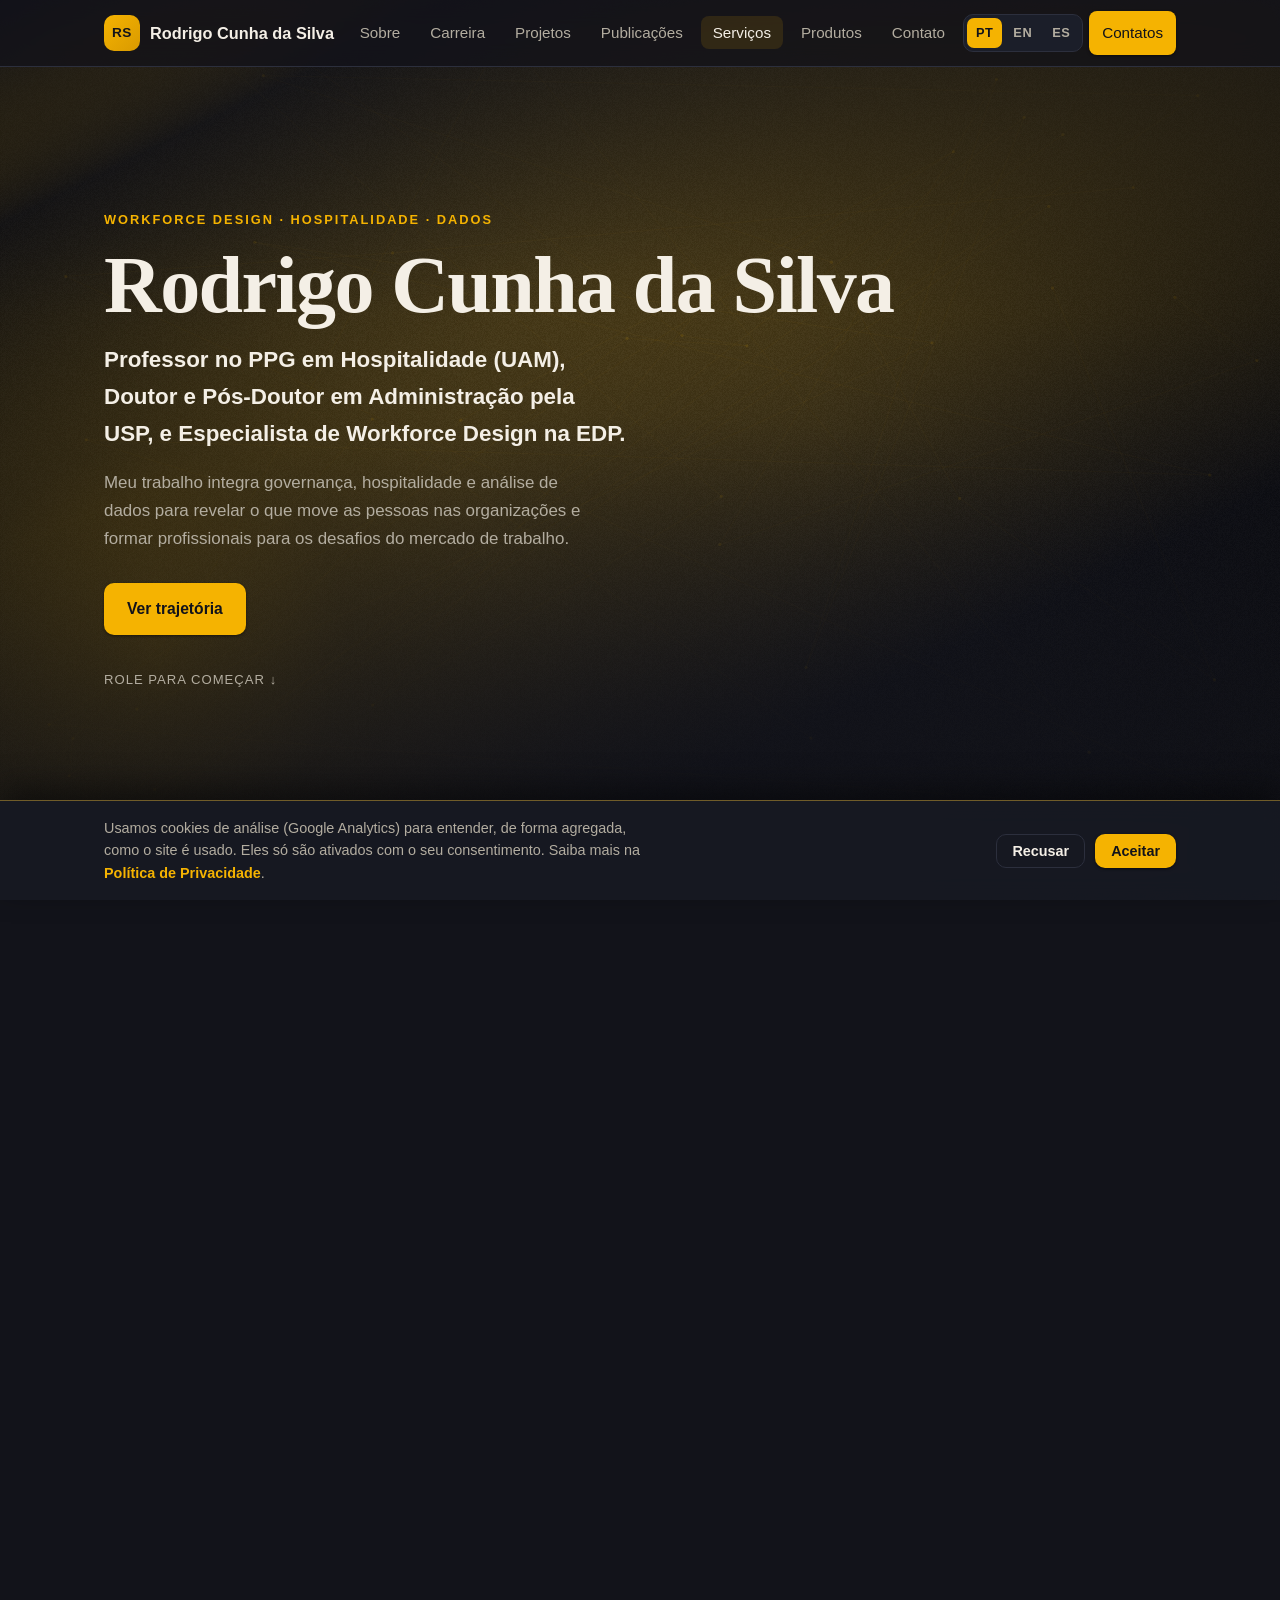
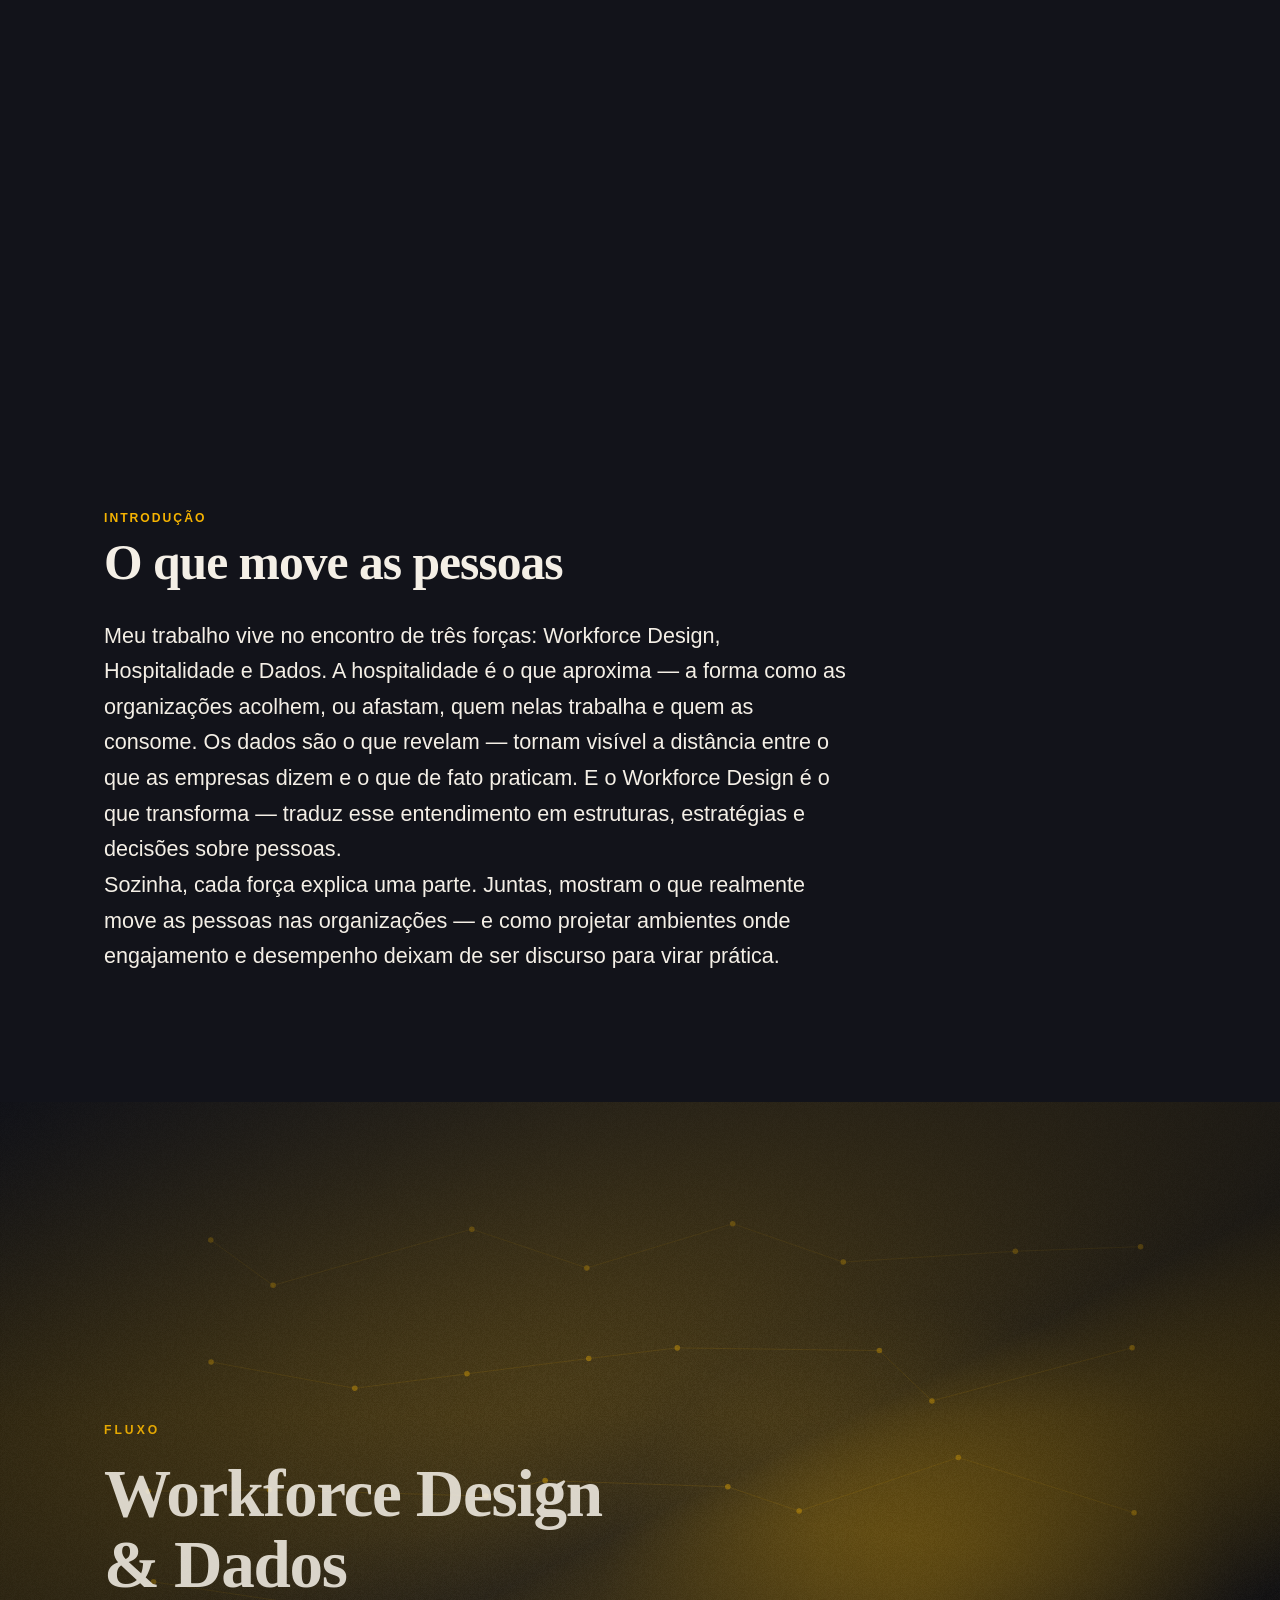
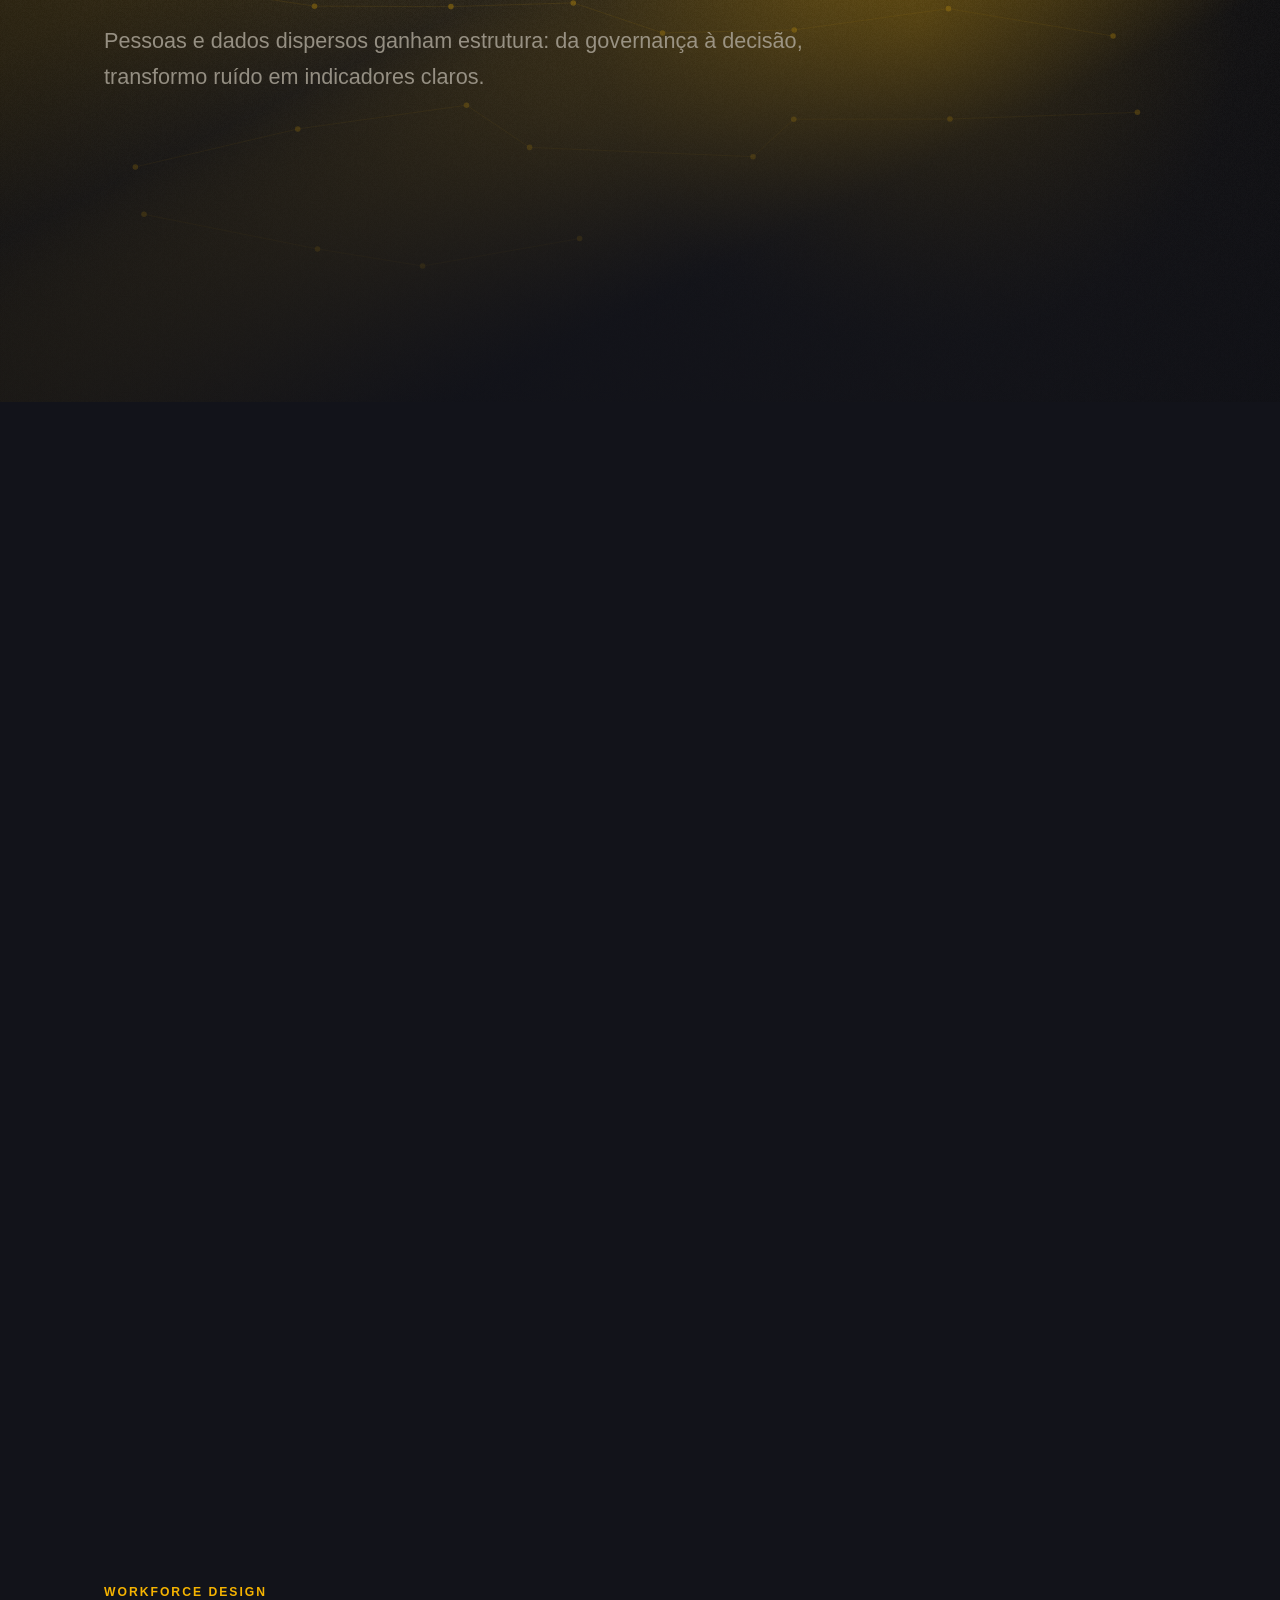
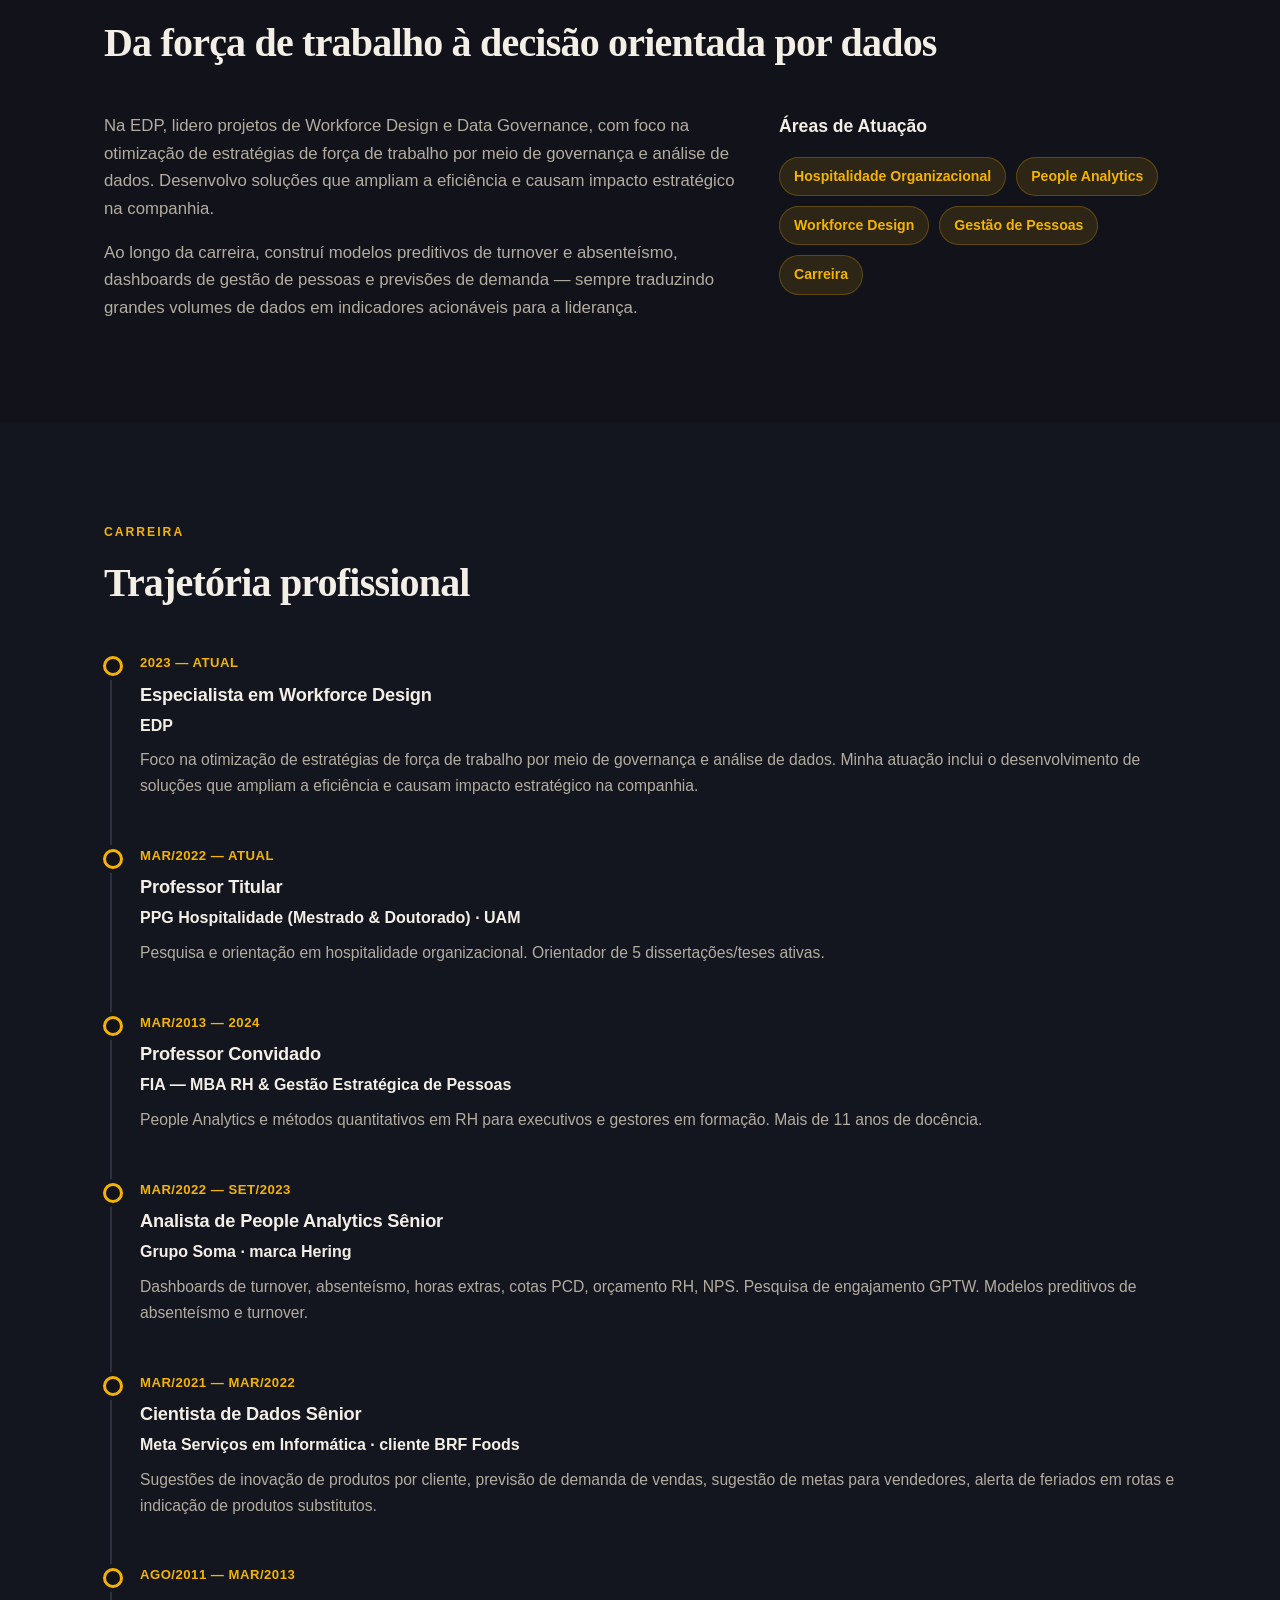
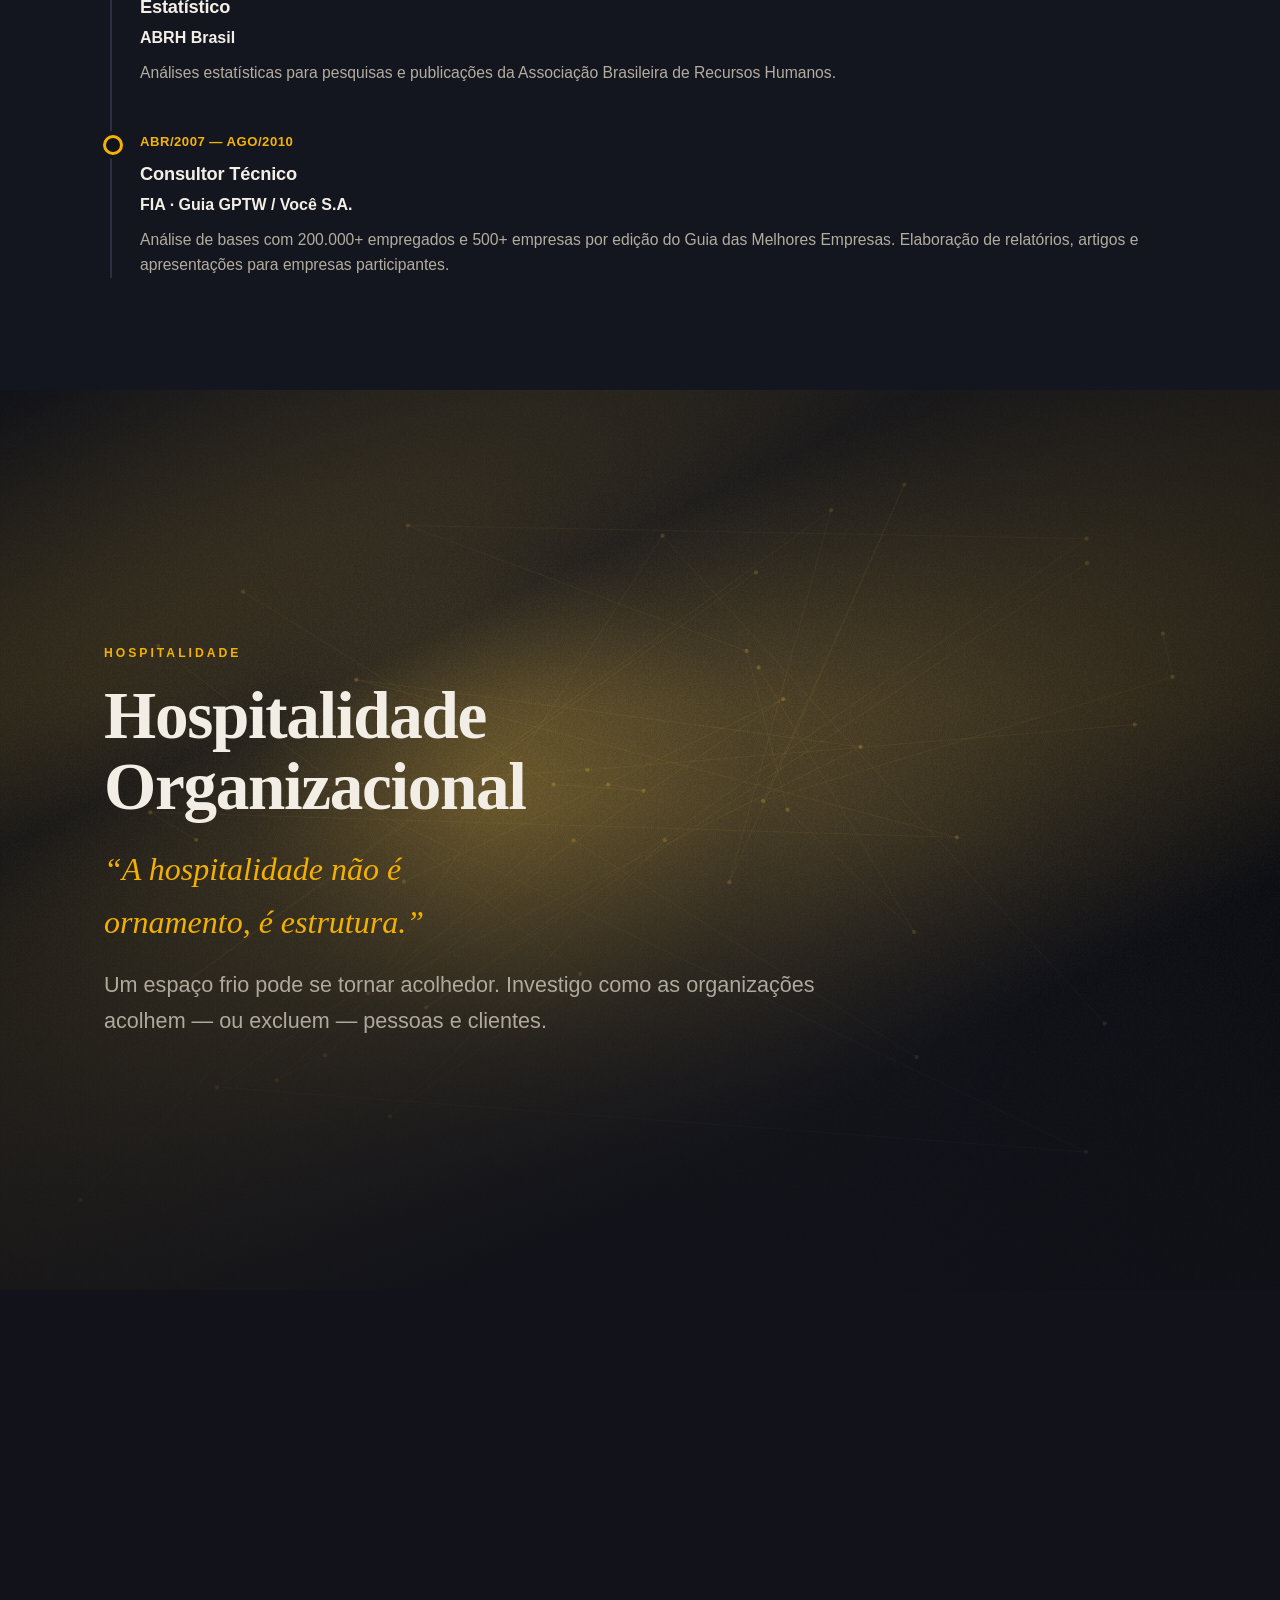
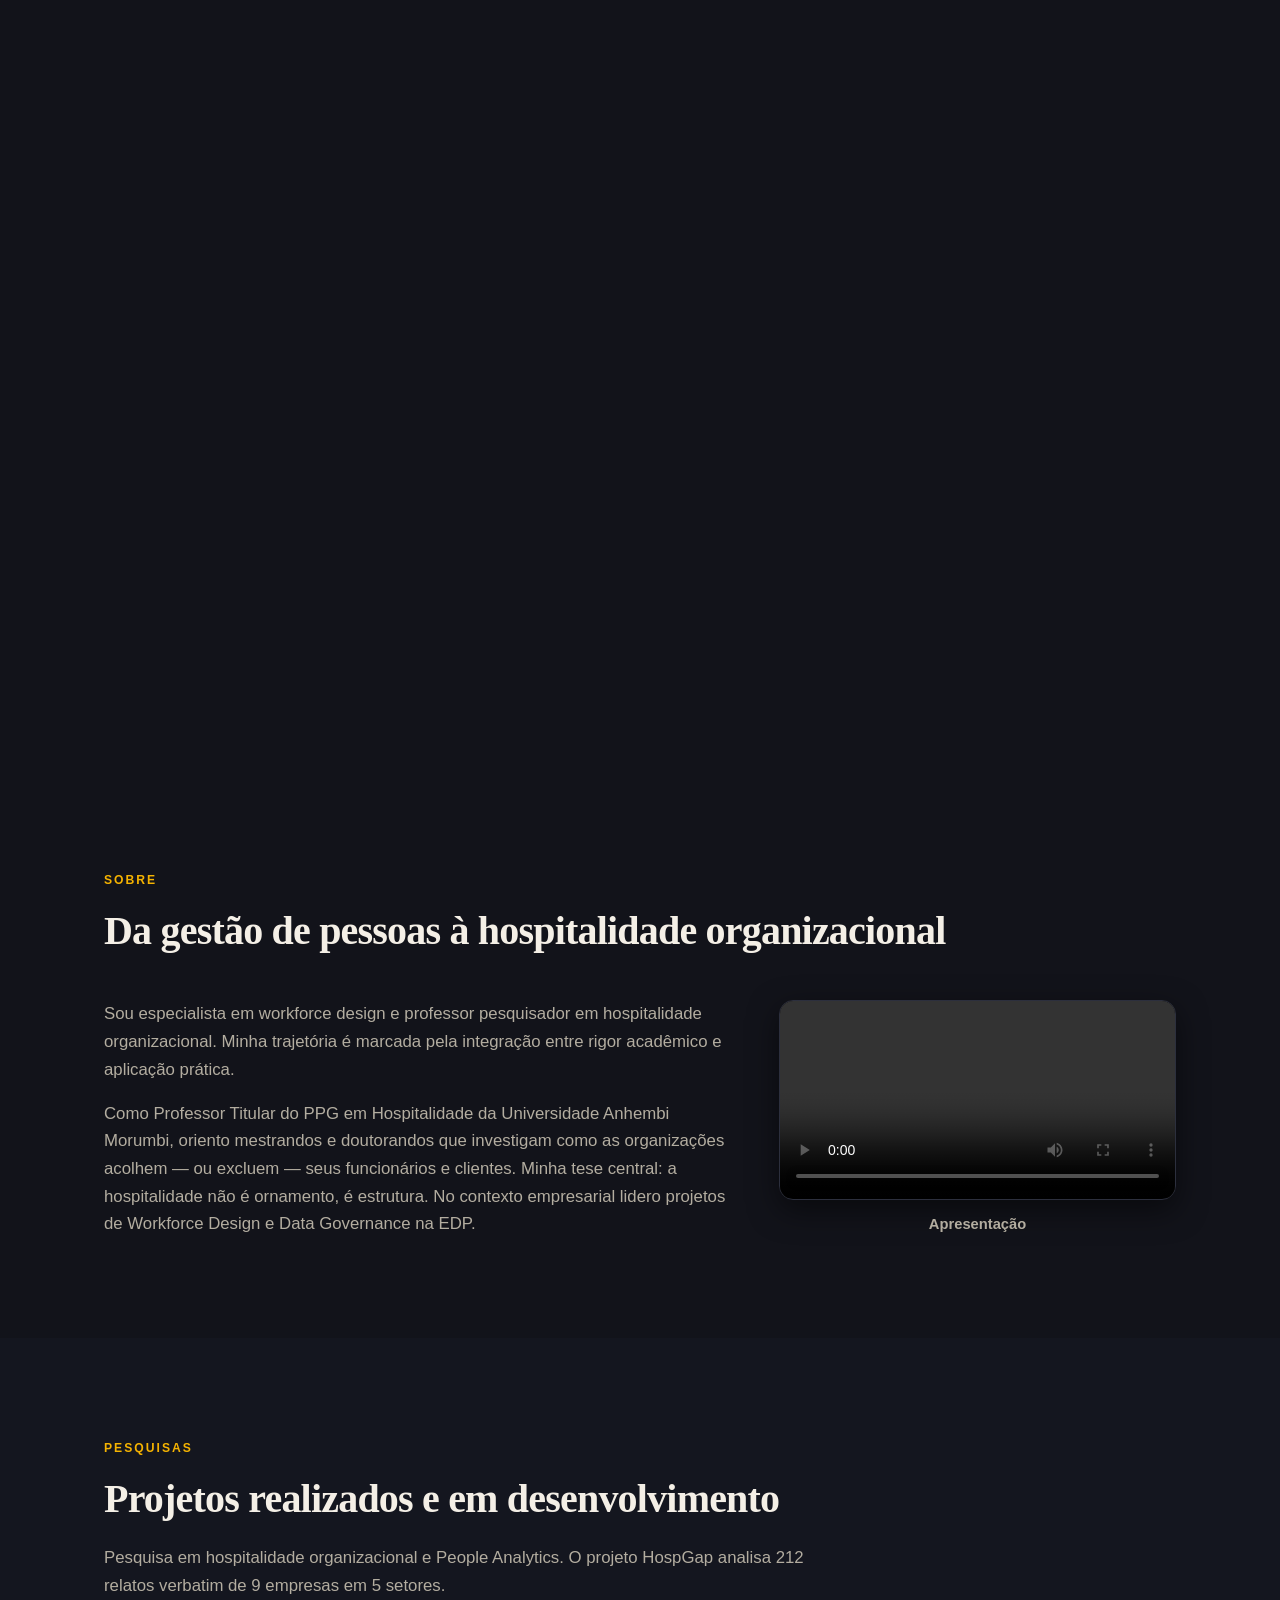
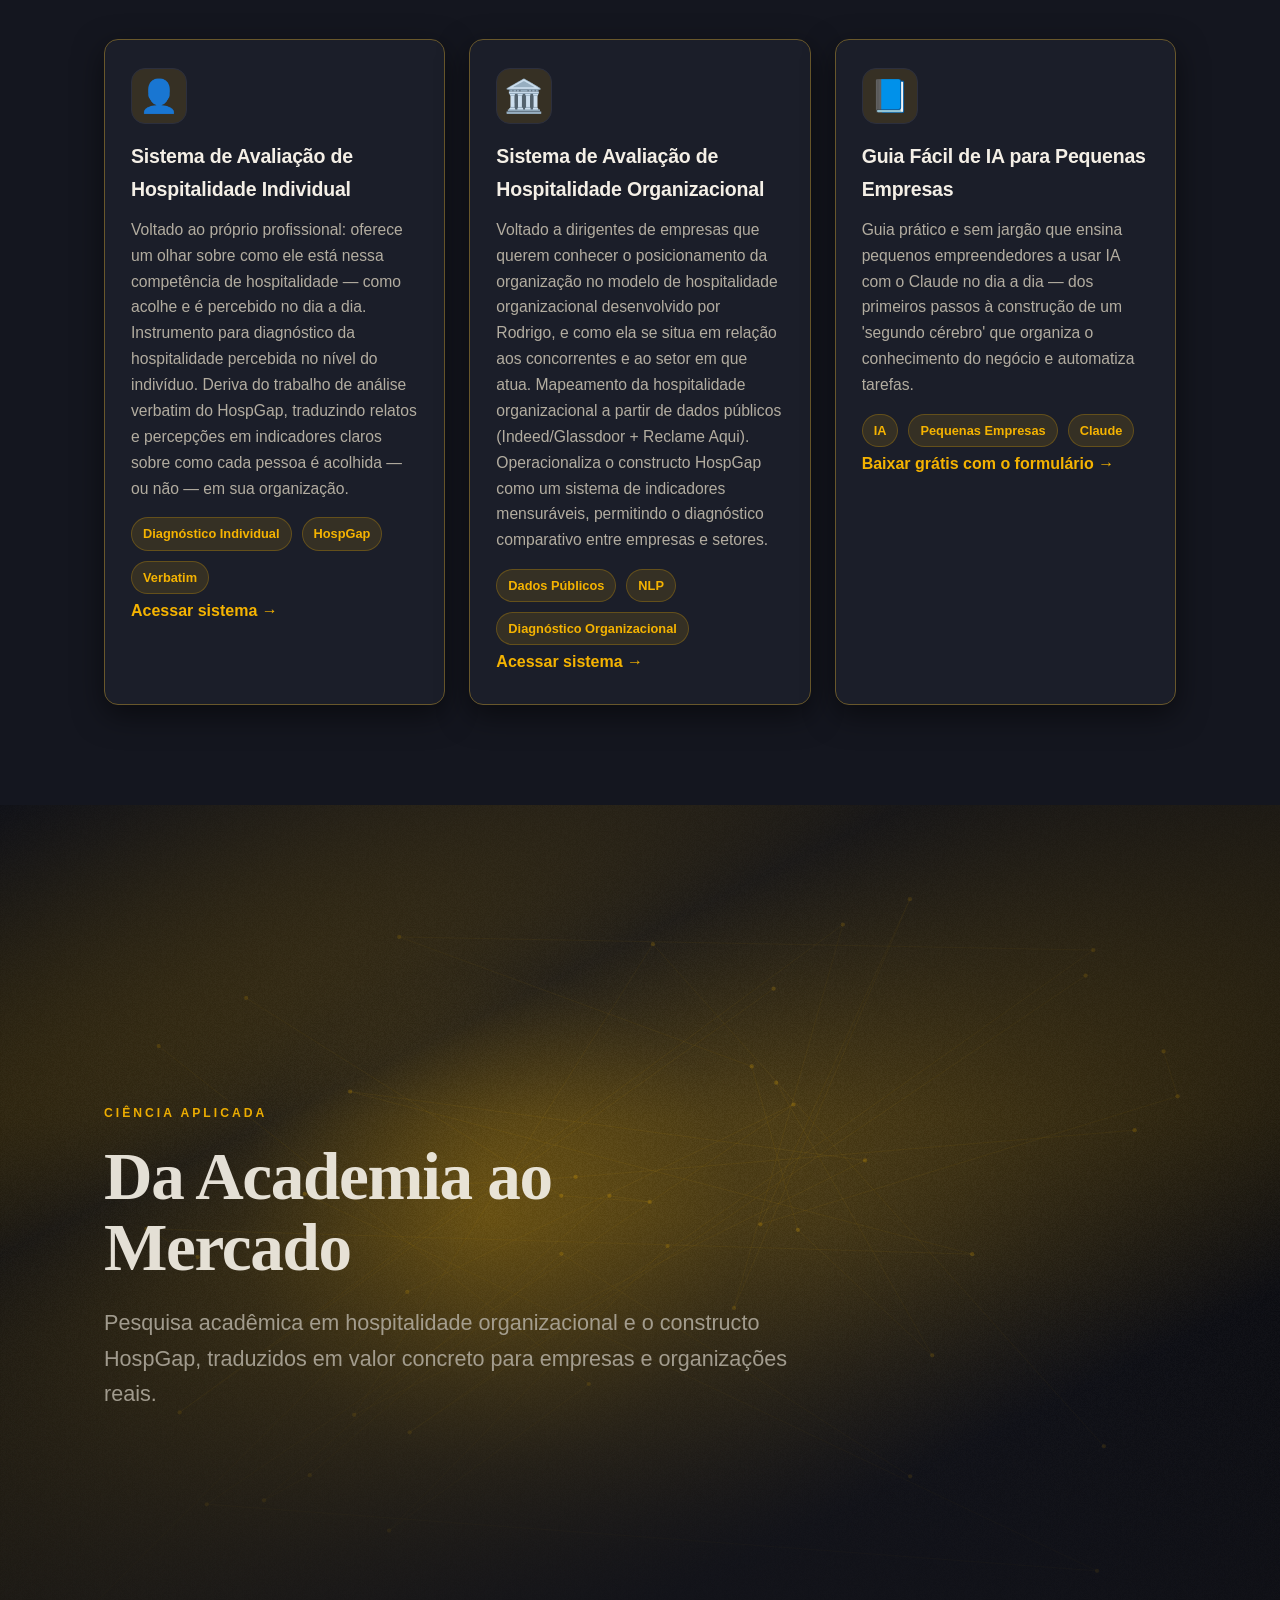
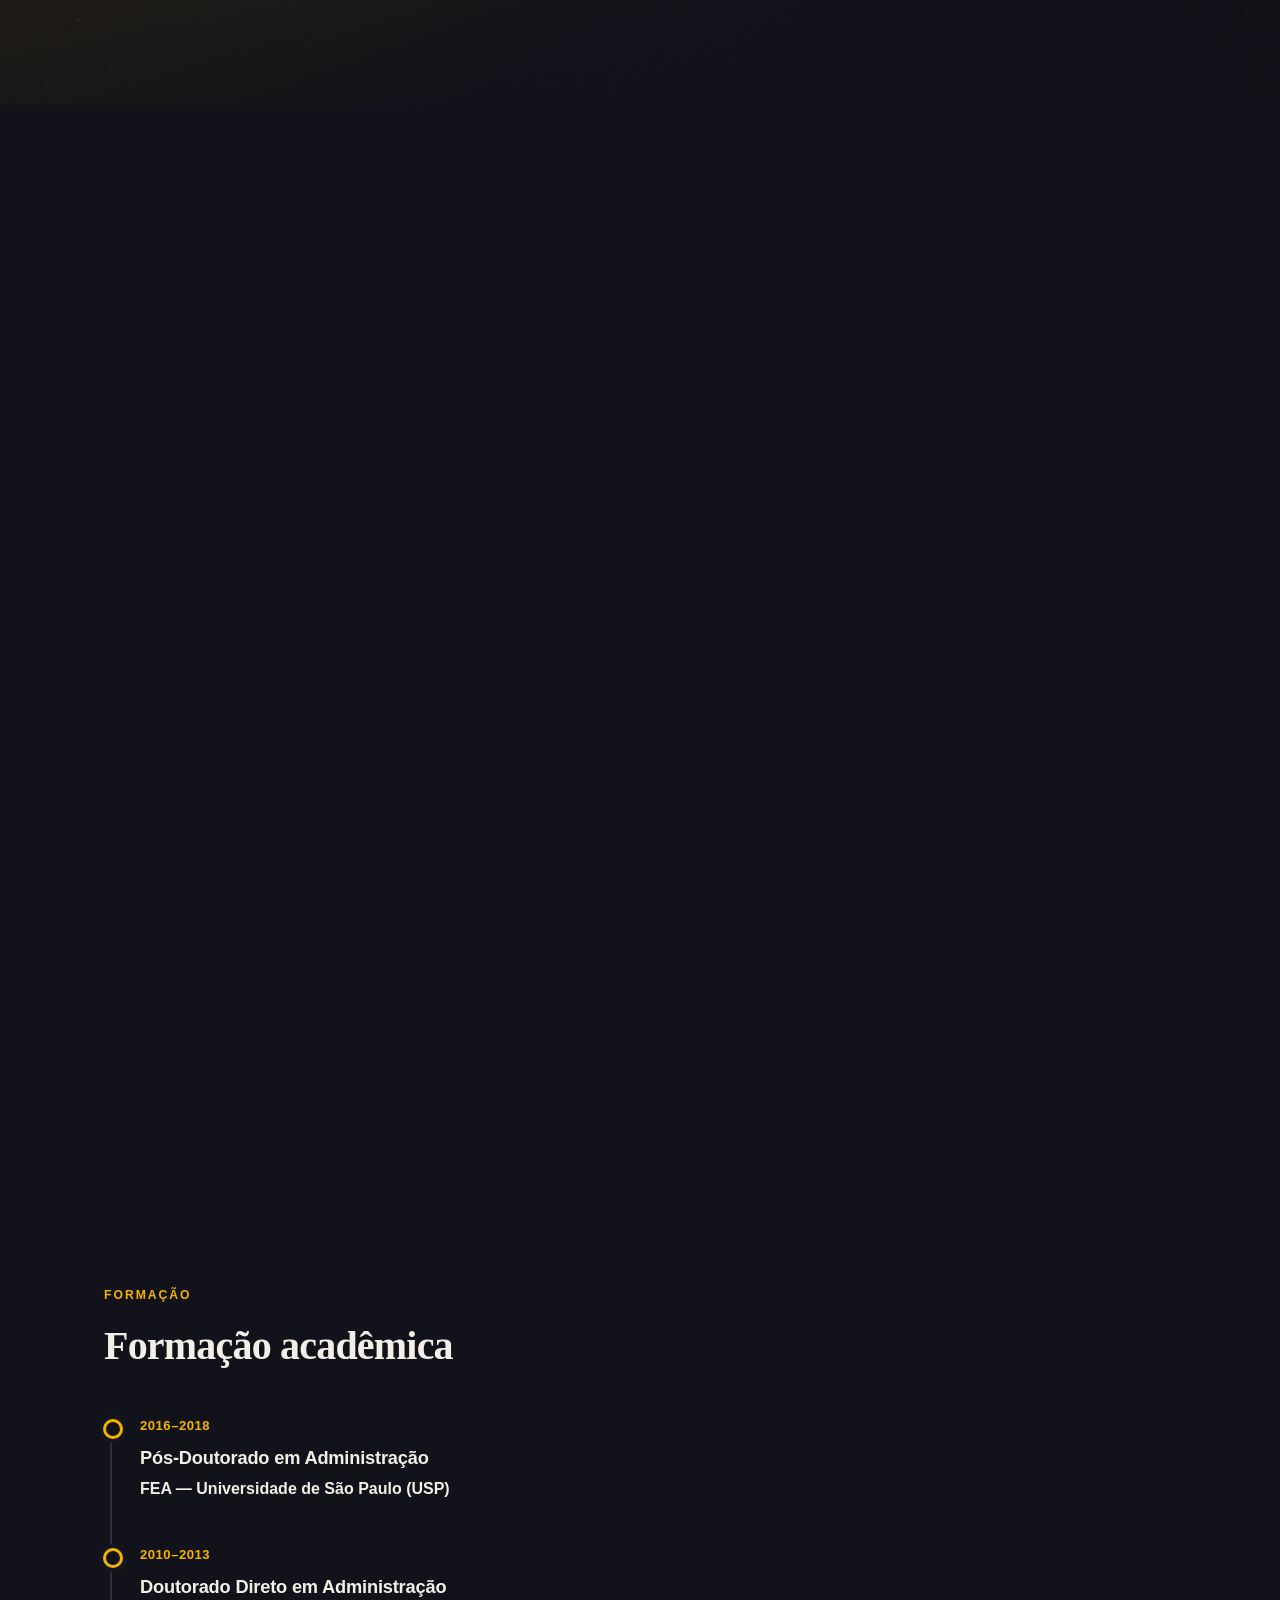
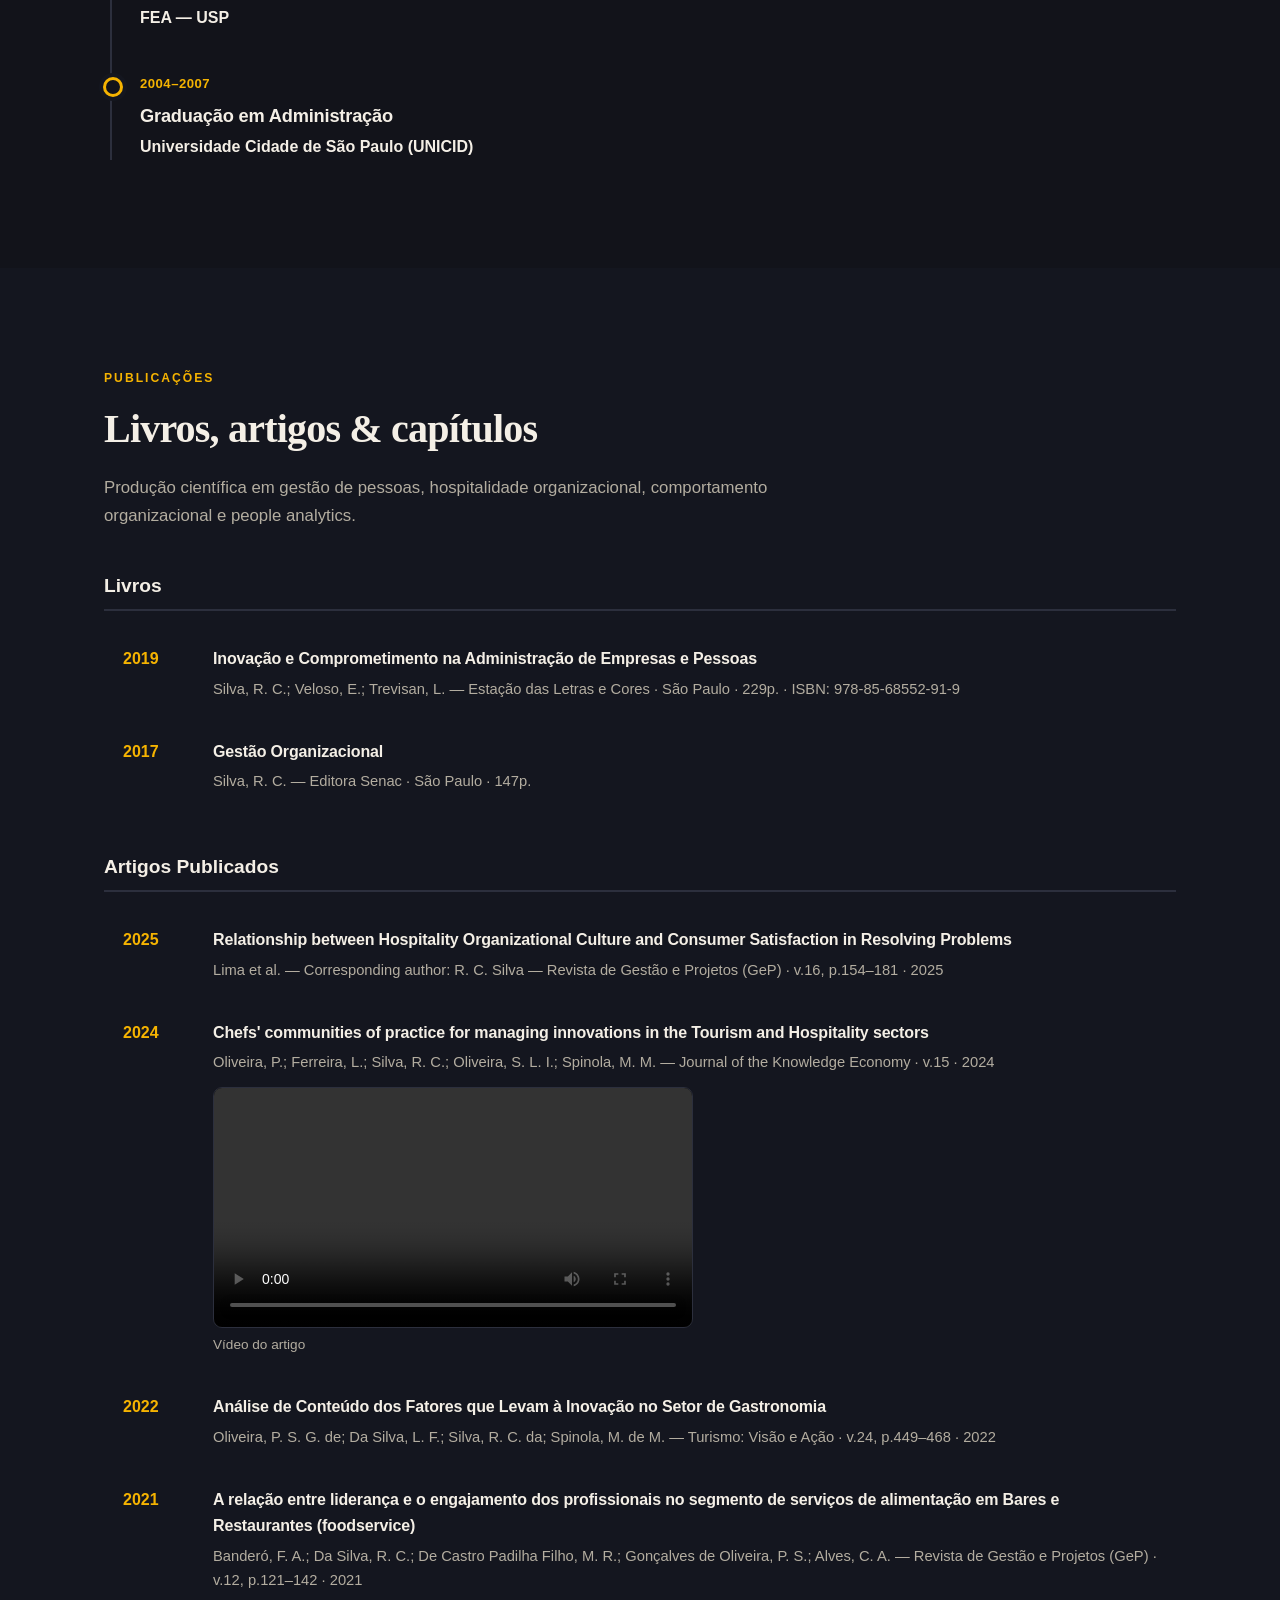
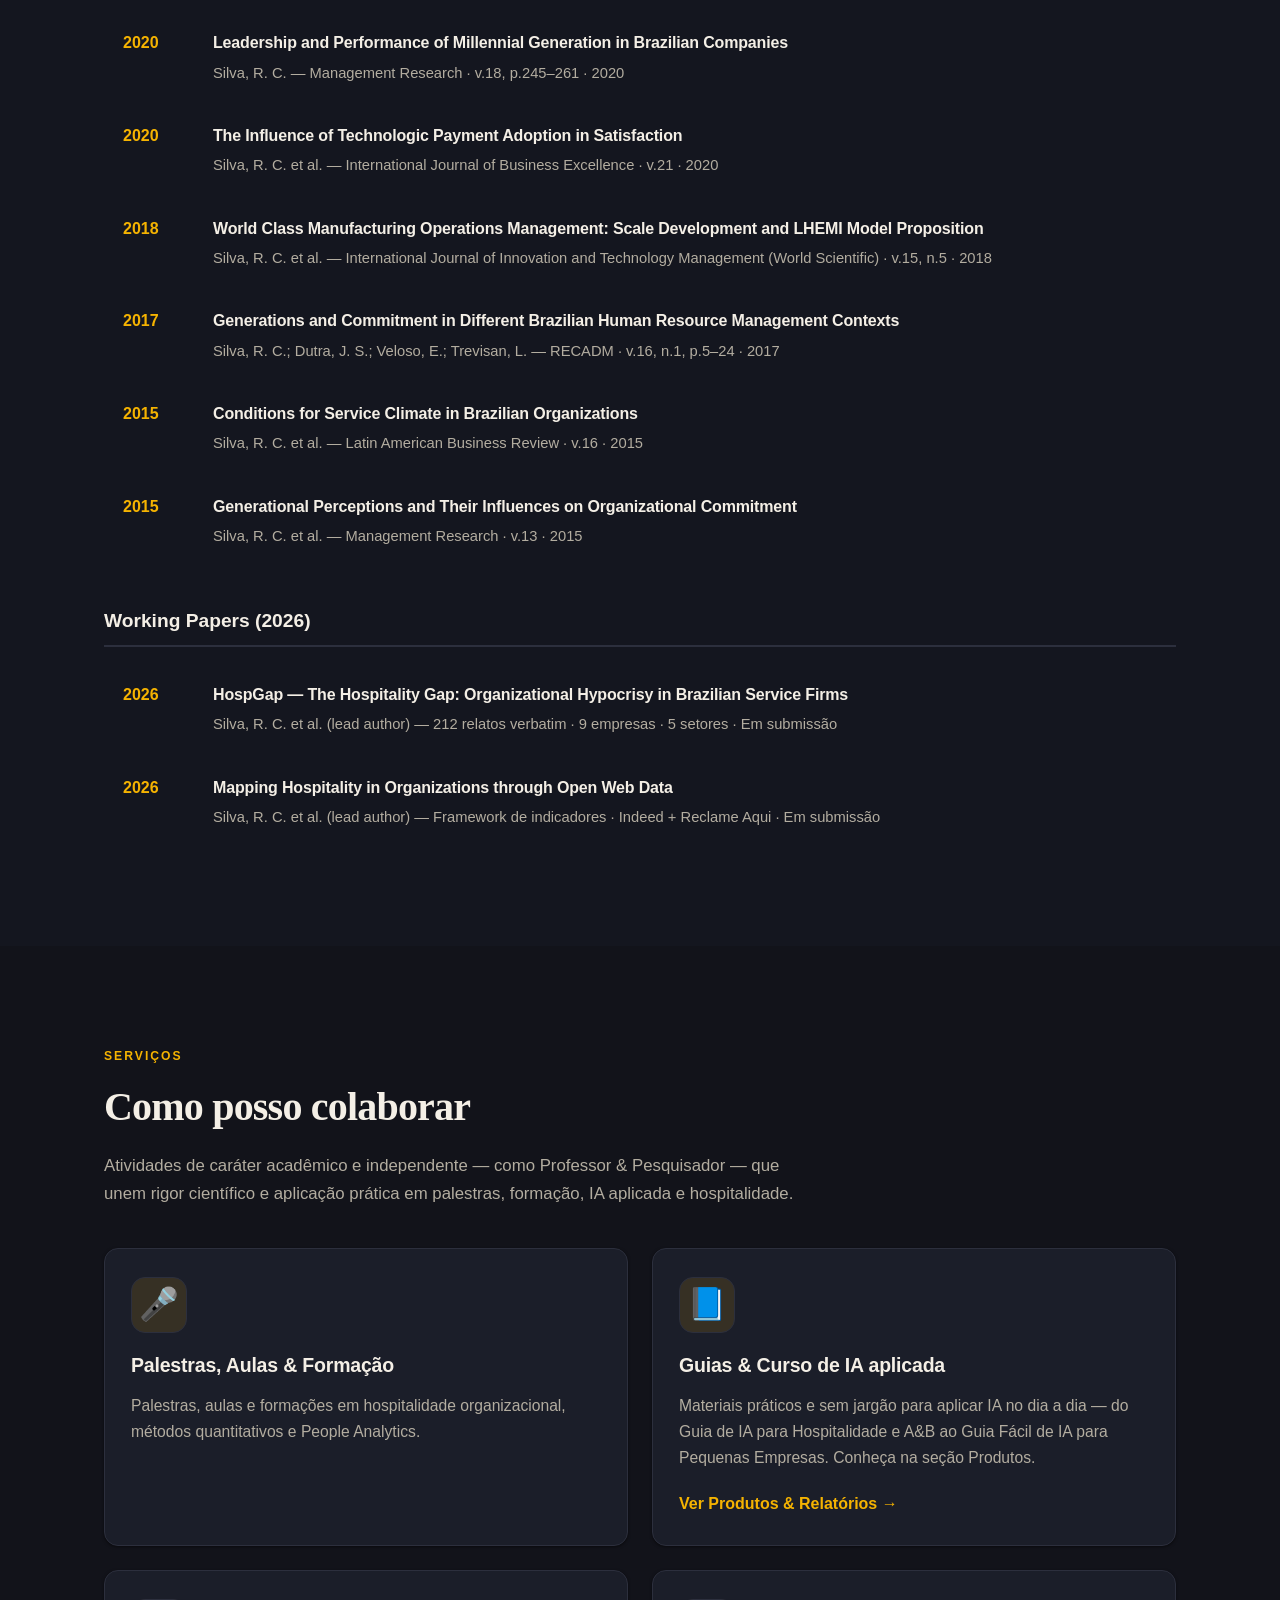
==== commit d87b0e38: "Adiciona video do artigo (Chefs communities) ao lado da publicacao Co-Authored-By: Claude Opus 4.8 <" ====
--- a/index.html
+++ b/index.html
@@ -594,6 +594,12 @@
               <div class="pub-body">
                 <p class="pub-title"><a class="pub-link" href="https://doi.org/10.1007/s13132-023-01616-y" target="_blank" rel="noopener">Chefs' communities of practice for managing innovations in the Tourism and Hospitality sectors</a></p>
                 <p class="pub-meta">Oliveira, P.; Ferreira, L.; Silva, R. C.; Oliveira, S. L. I.; Spinola, M. M. — Journal of the Knowledge Economy · v.15 · 2024</p>
+                <figure class="pub-video">
+                  <video controls preload="metadata" playsinline>
+                    <source src="assets/video/chefs-communities.mp4" type="video/mp4">
+                  </video>
+                  <figcaption data-pt="Vídeo do artigo" data-en="Article video" data-es="Video del artículo">Vídeo do artigo</figcaption>
+                </figure>
               </div>
             </li>
             <li class="pub-item">
--- a/styles.css
+++ b/styles.css
@@ -793,6 +793,21 @@
 }
 .pub-link:hover, .pub-link:focus-visible { color: var(--accent); border-bottom-color: var(--accent); }
 .pub-meta { color: var(--text-muted); font-size: 0.92rem; }
+.pub-video { margin: 12px 0 0; max-width: 480px; }
+.pub-video video {
+  display: block;
+  width: 100%;
+  max-width: 100%;
+  height: auto;
+  border-radius: var(--radius-sm);
+  border: 1px solid var(--border);
+  background: #000;
+}
+.pub-video figcaption {
+  margin-top: 6px;
+  color: var(--text-muted);
+  font-size: 0.85rem;
+}
 
 /* ---------- Contato ---------- */
 .contato-intro { color: var(--text-muted); max-width: 560px; margin-bottom: 34px; font-size: 1.05rem; }
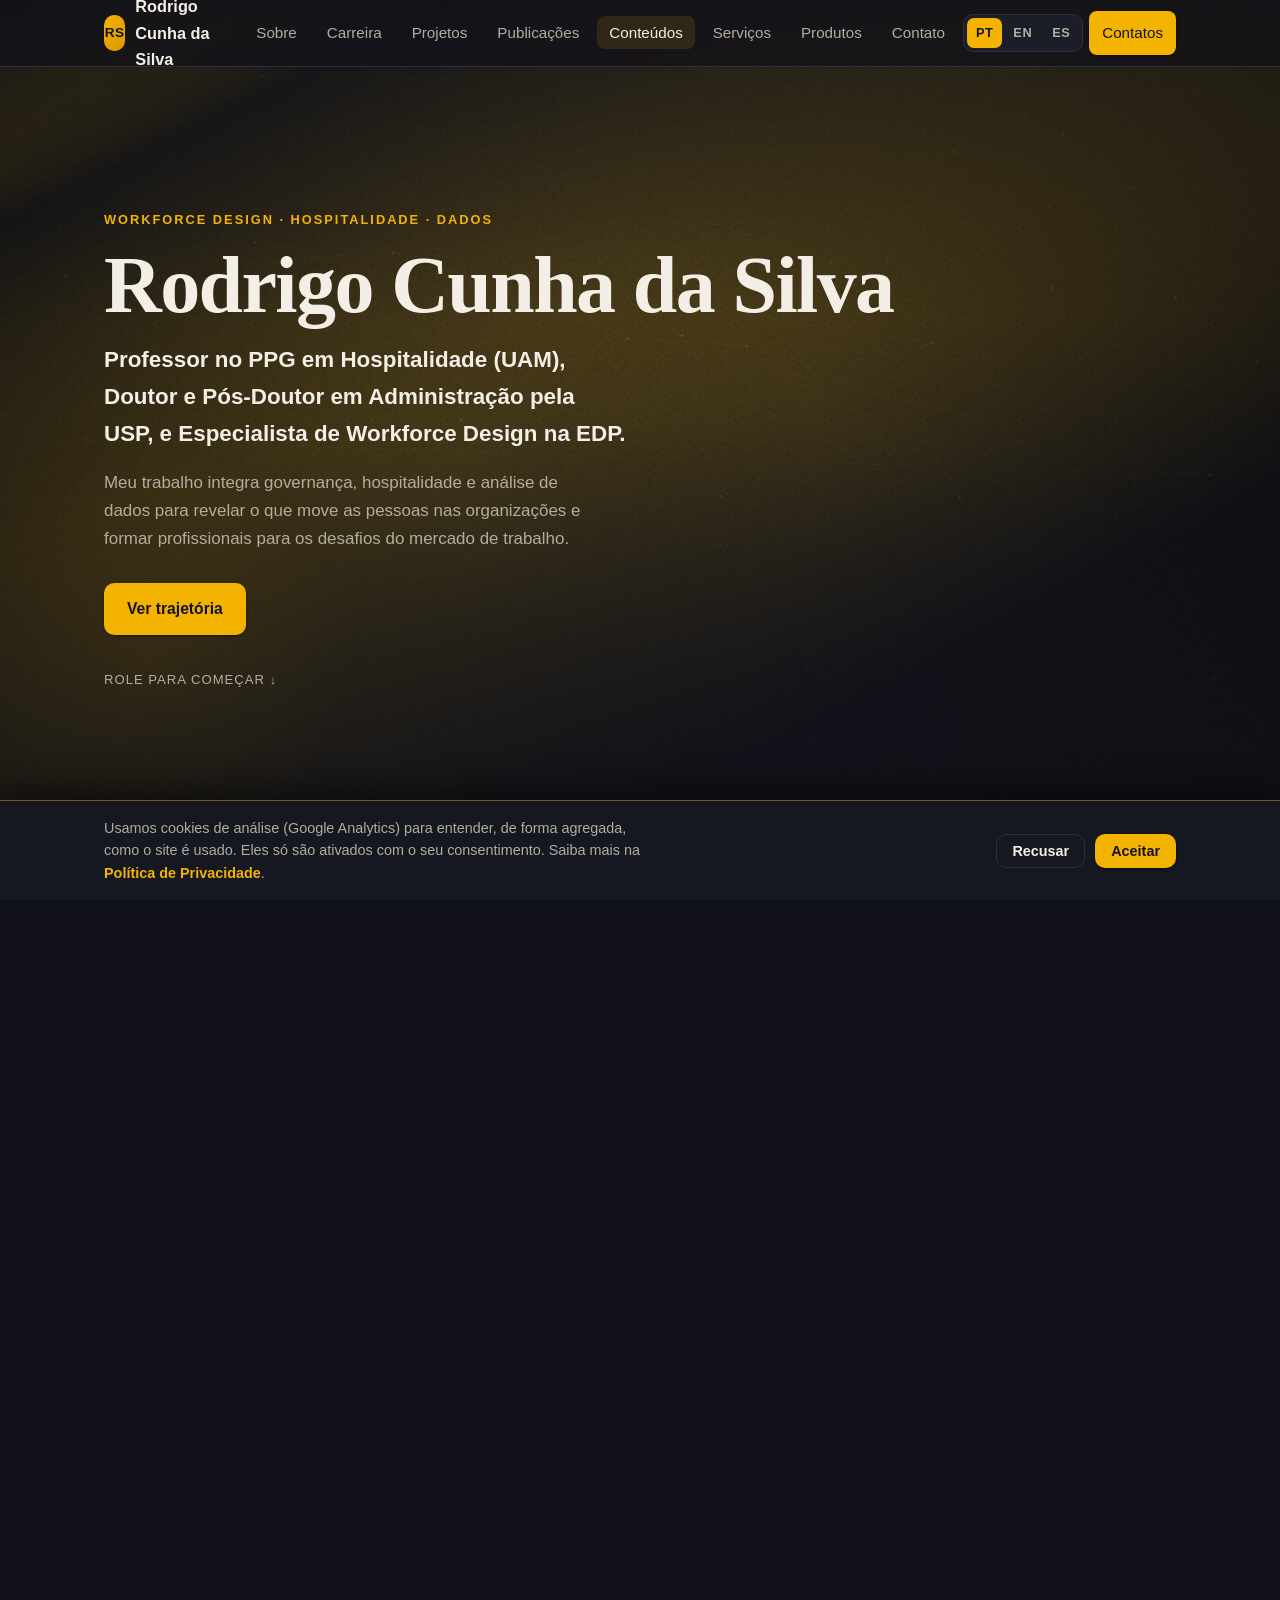
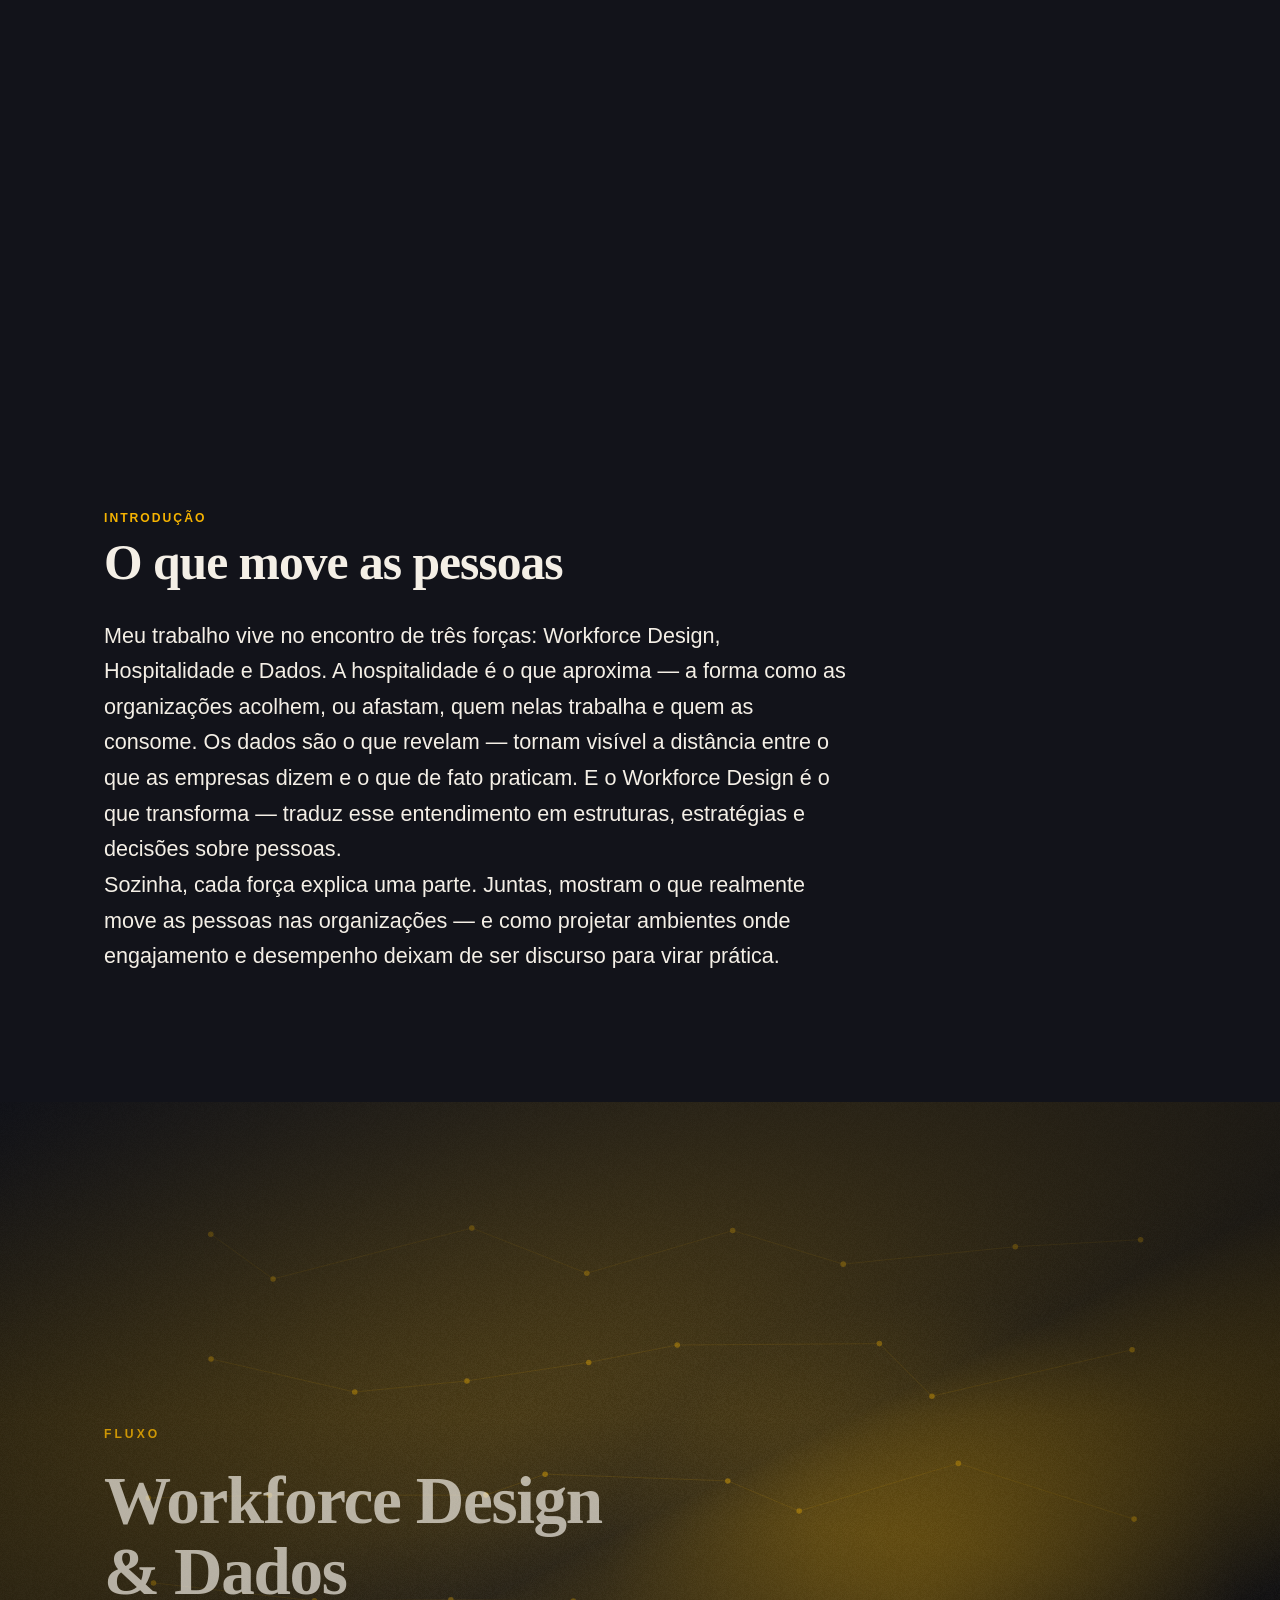
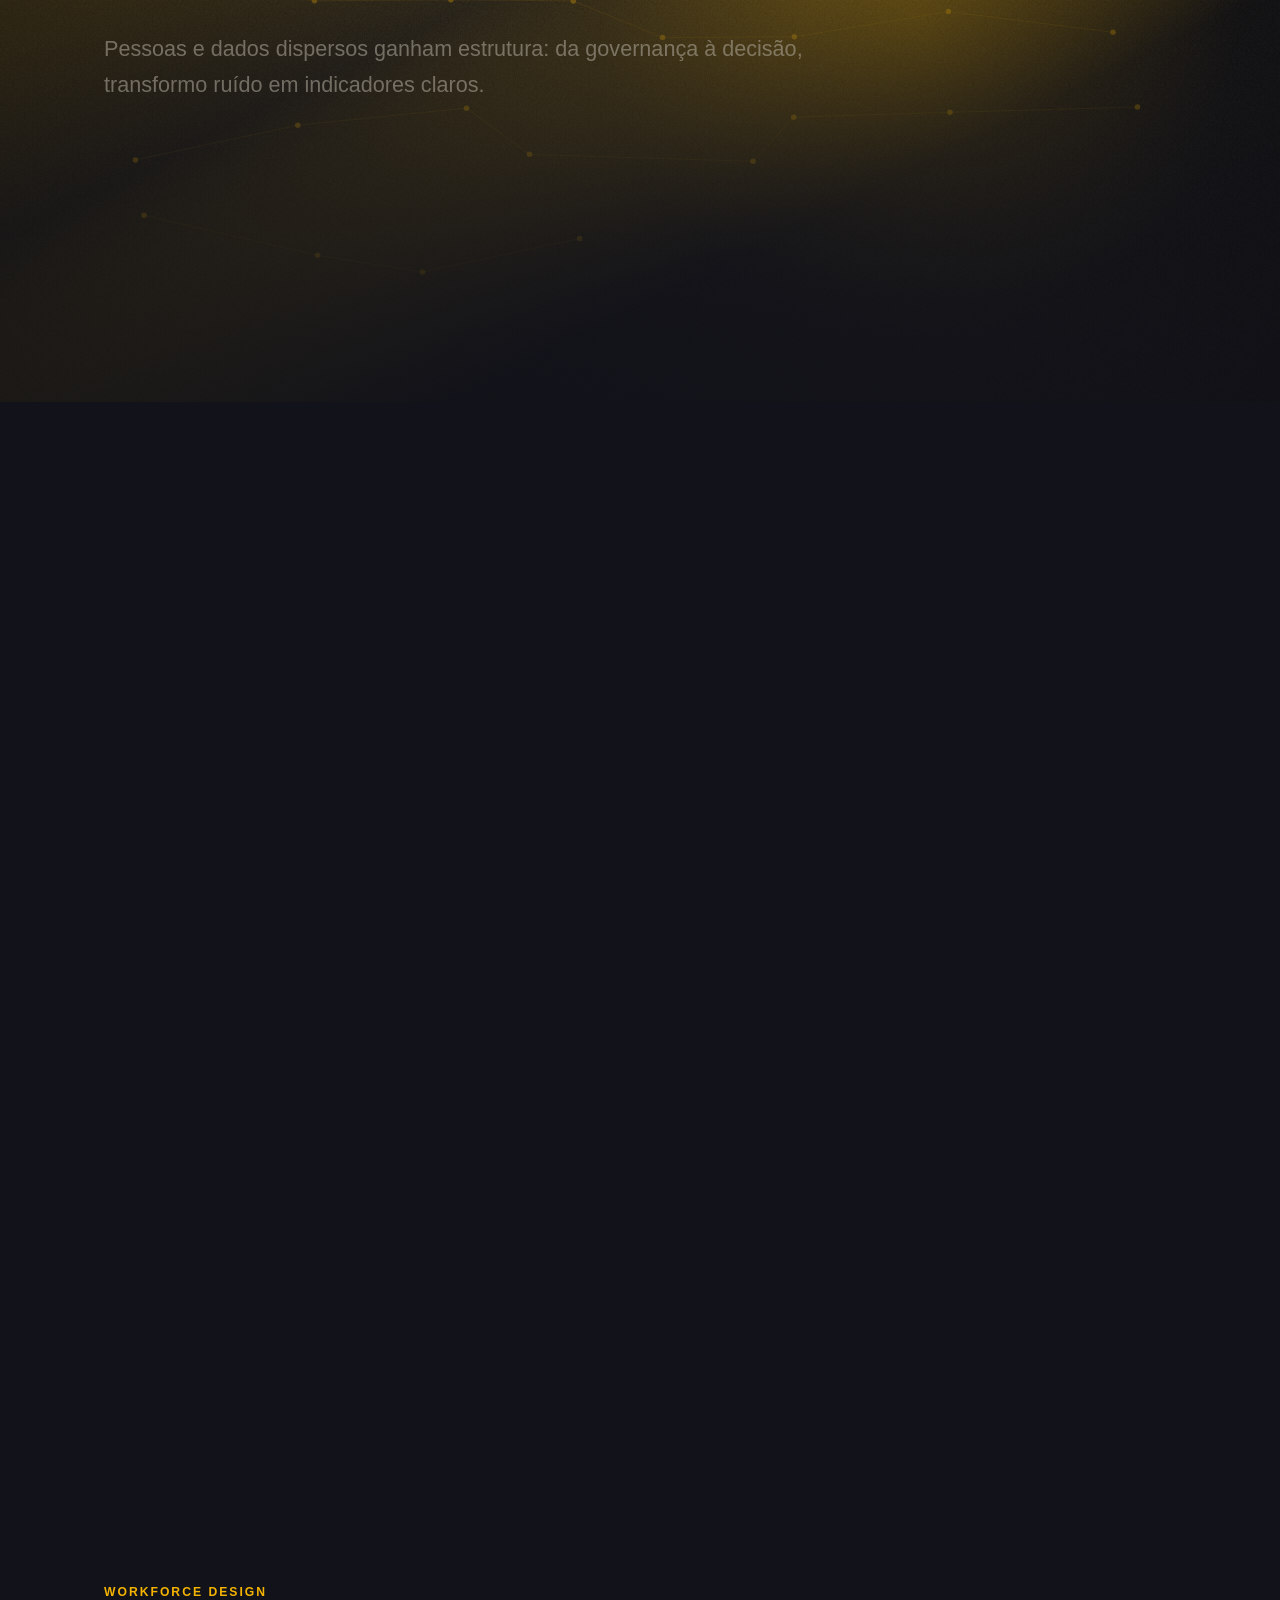
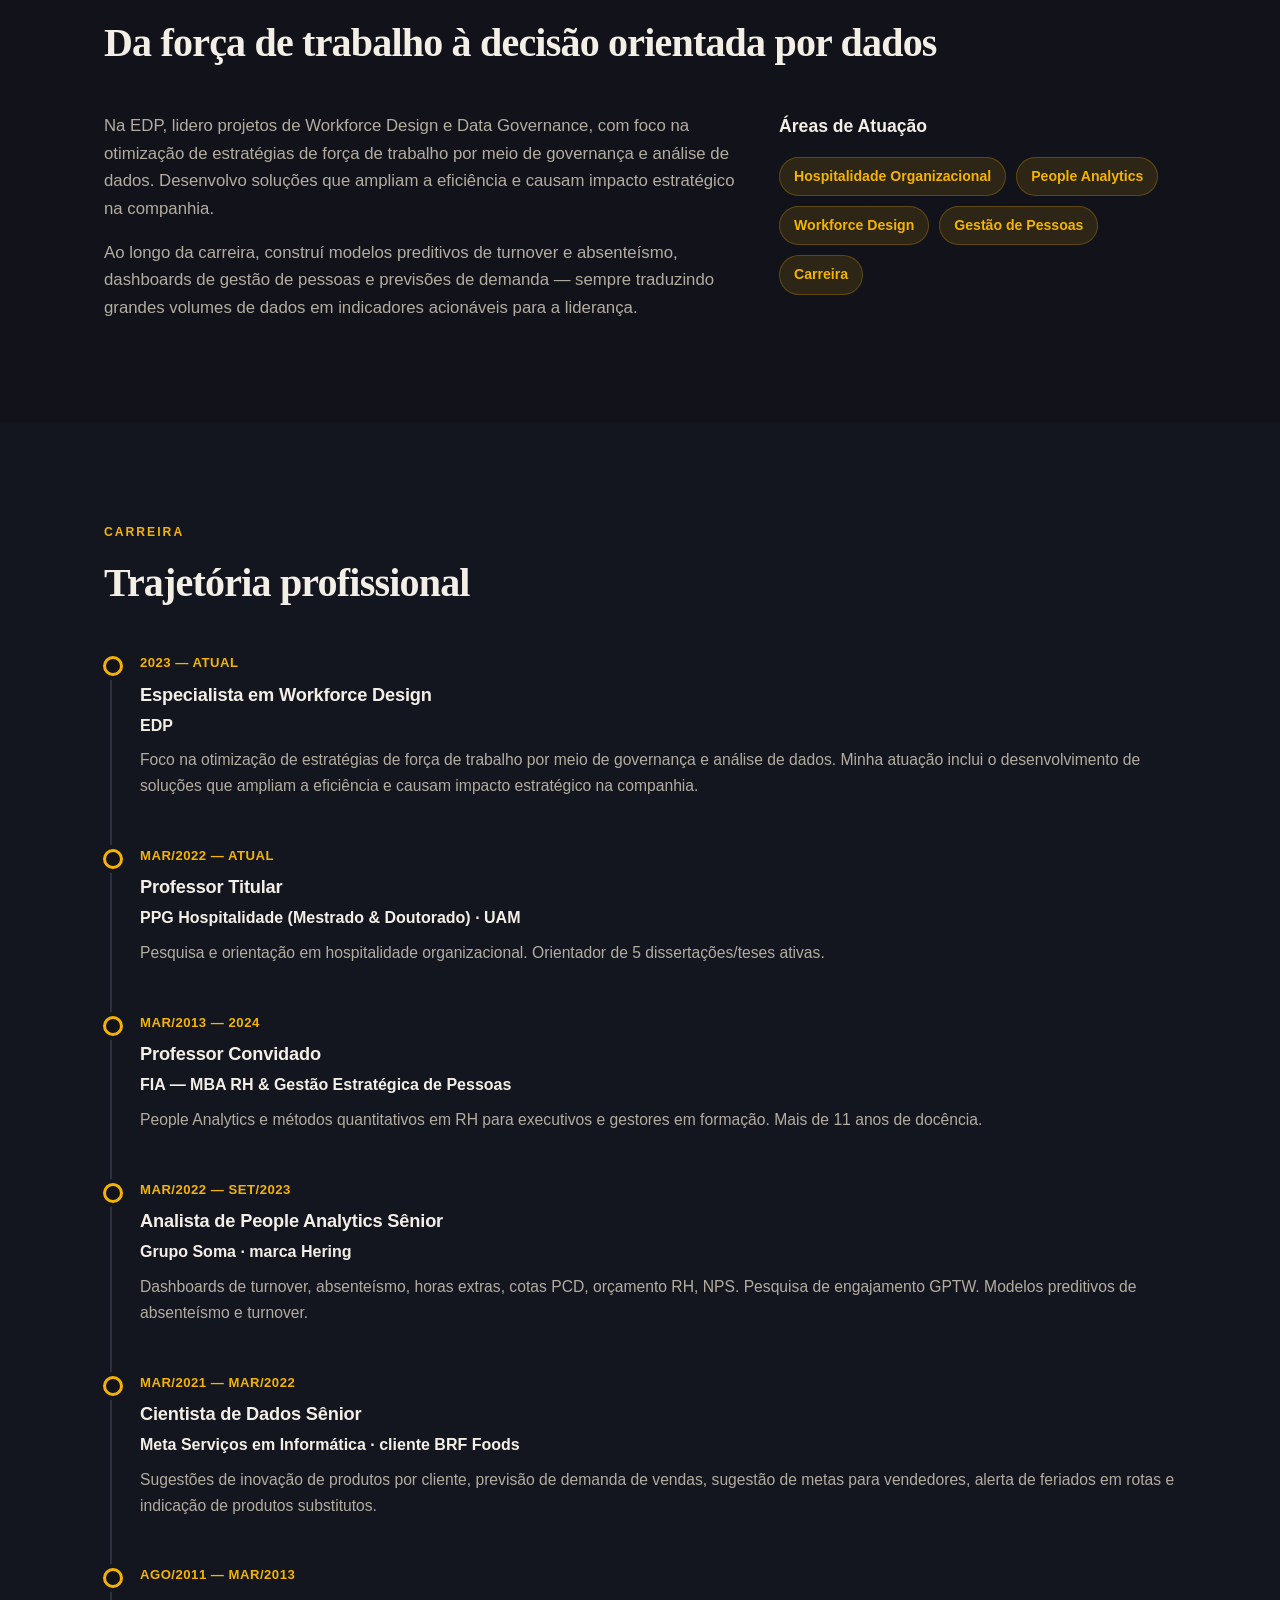
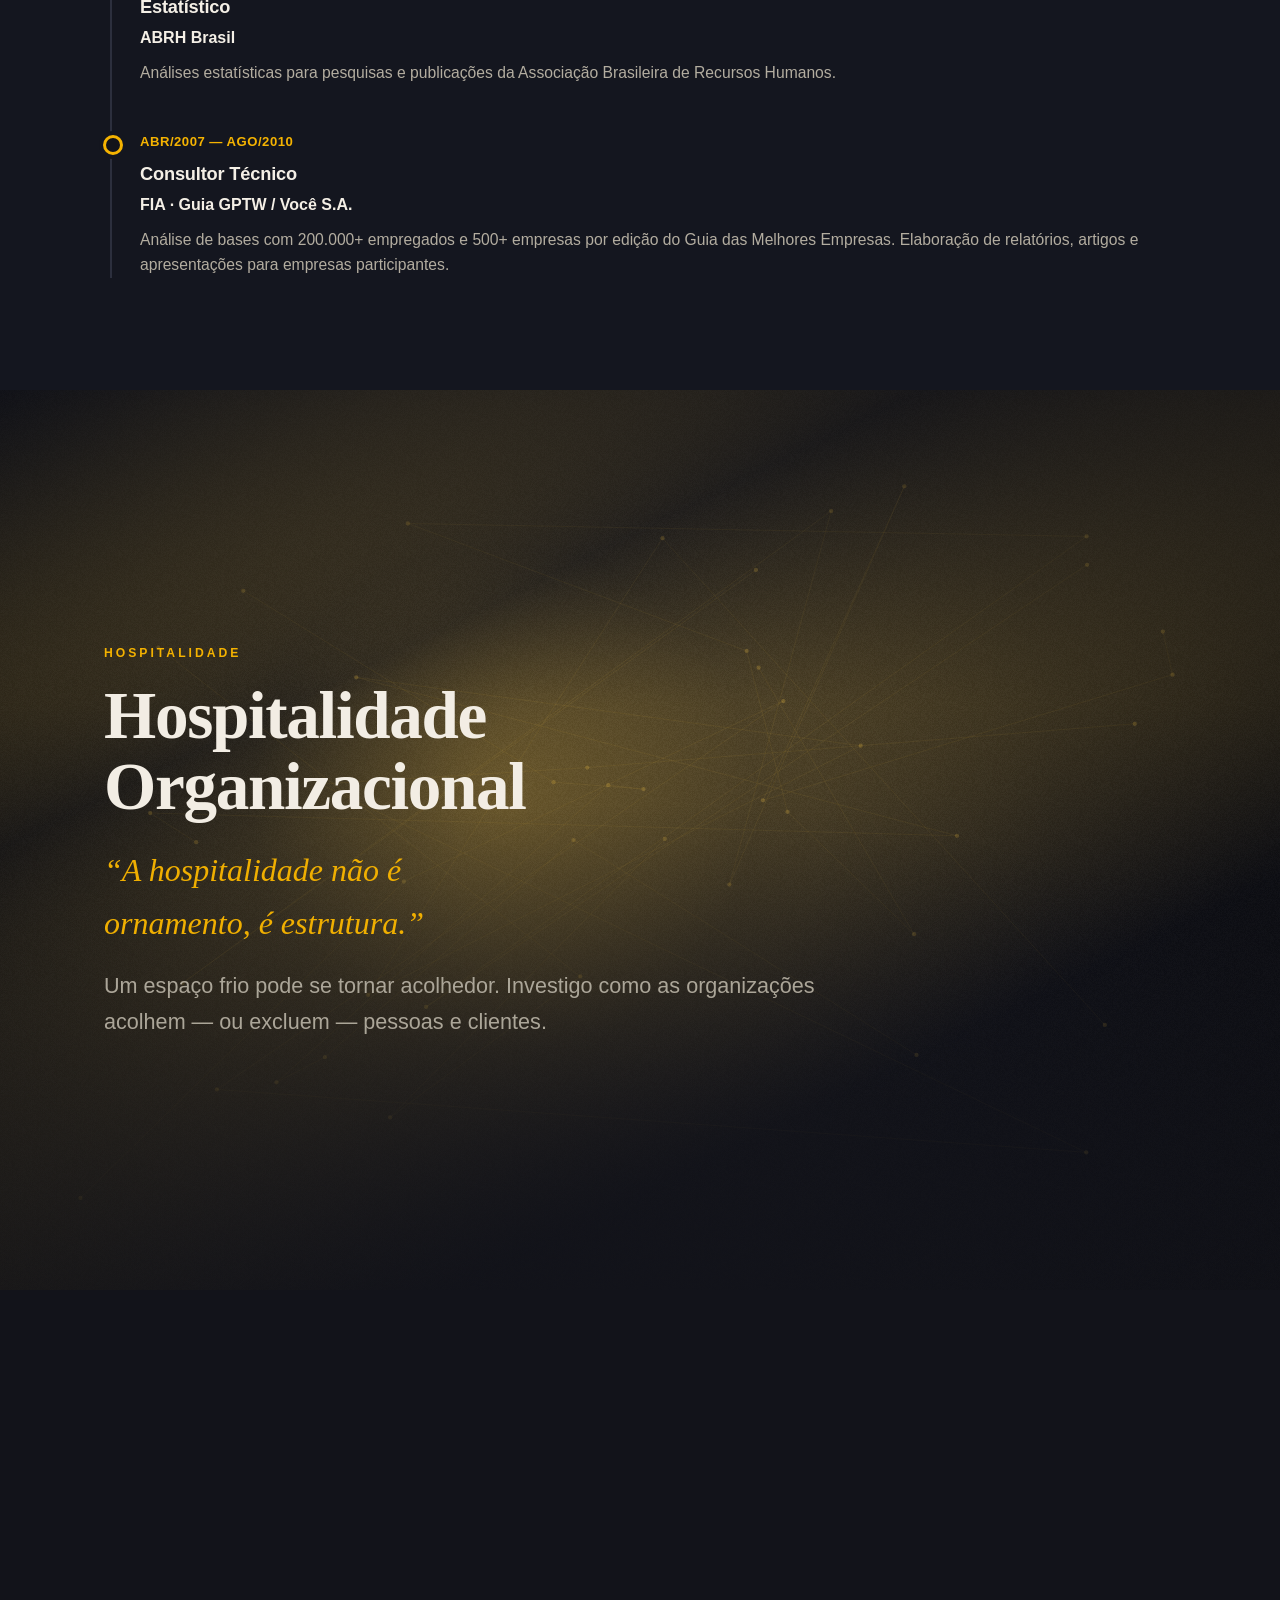
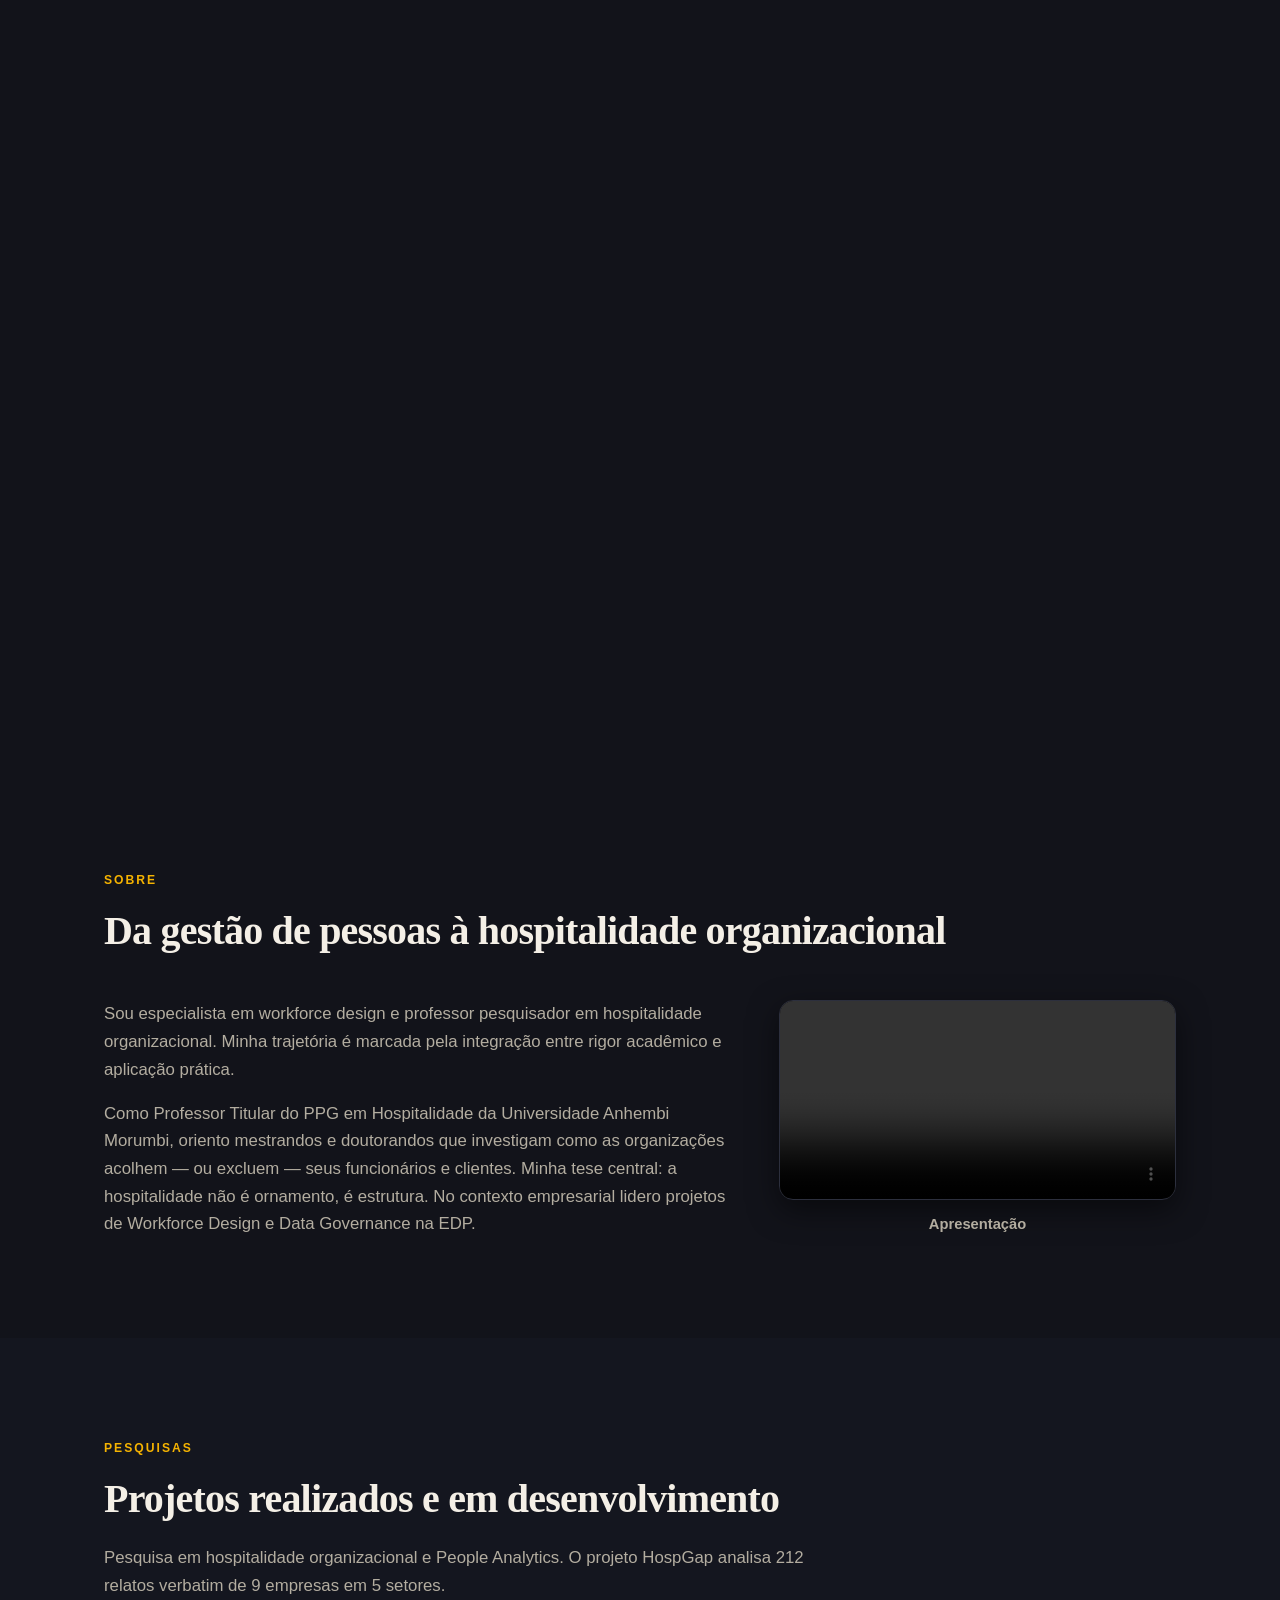
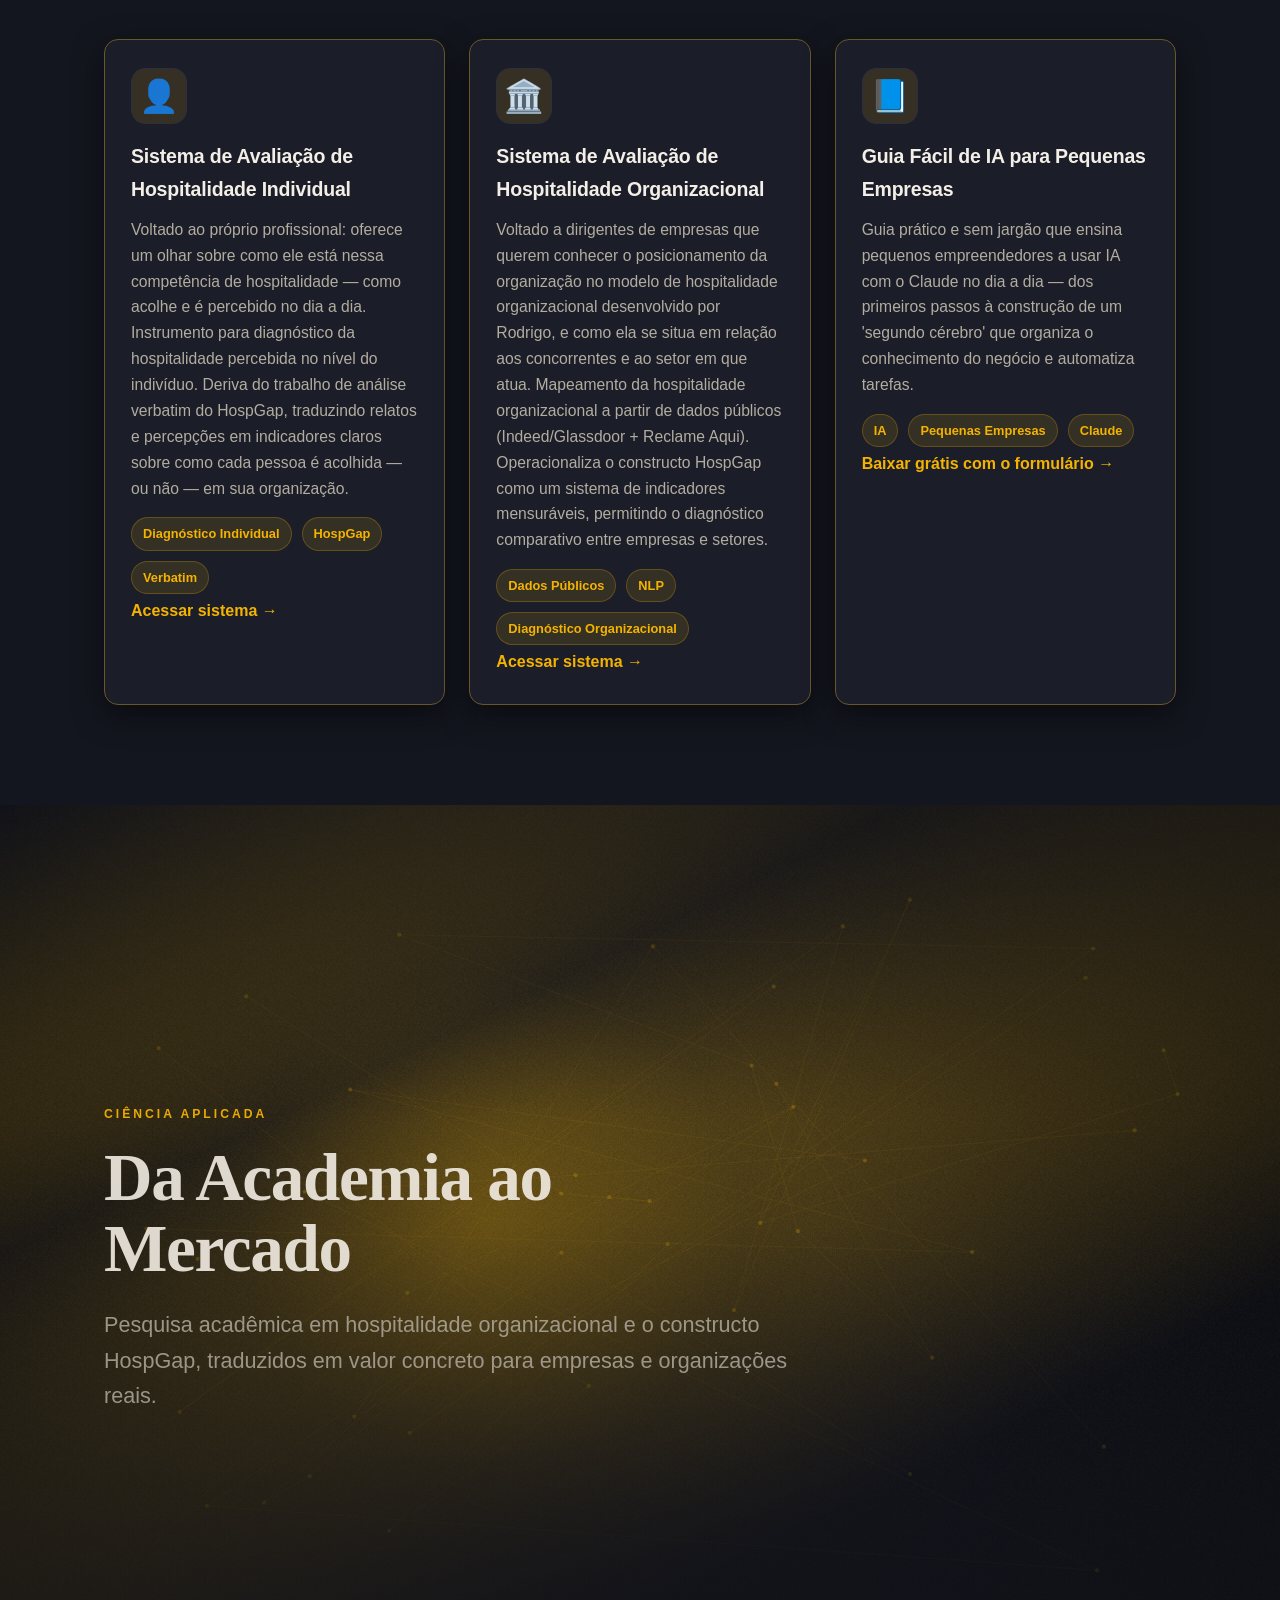
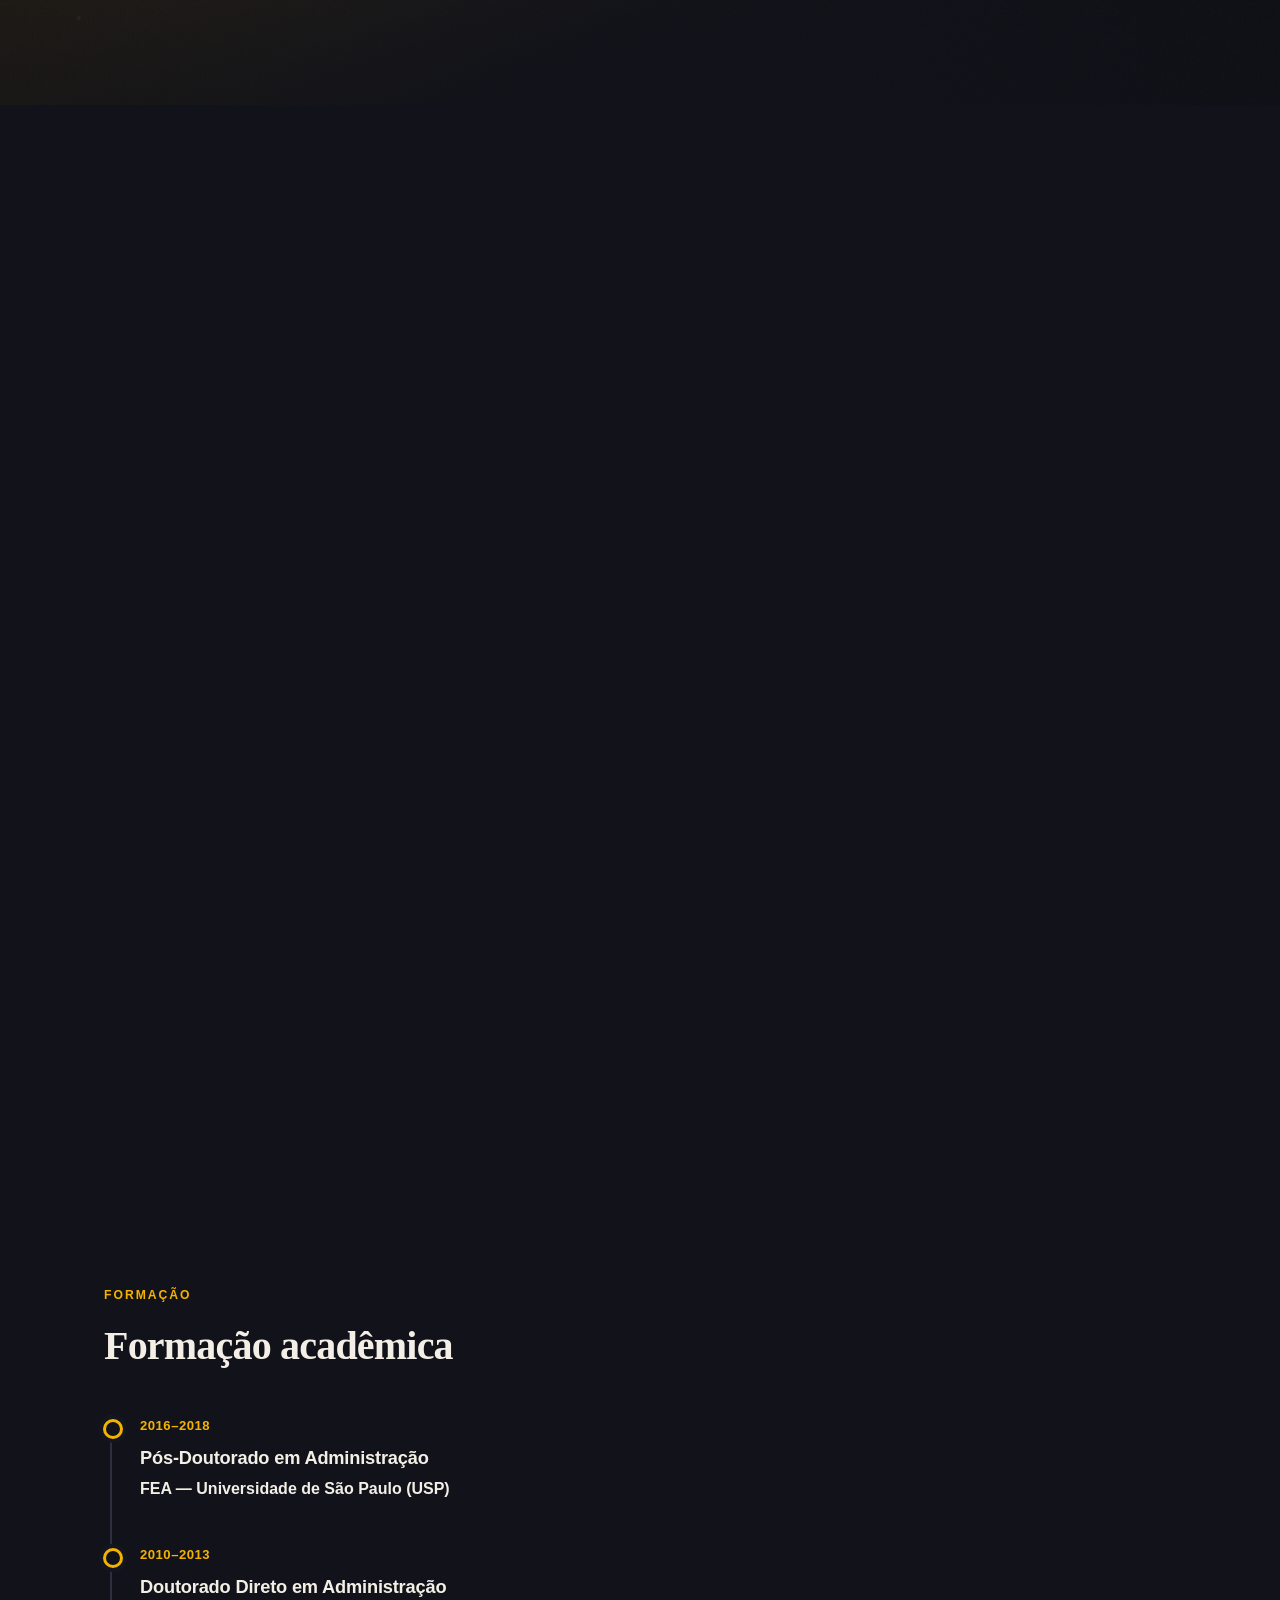
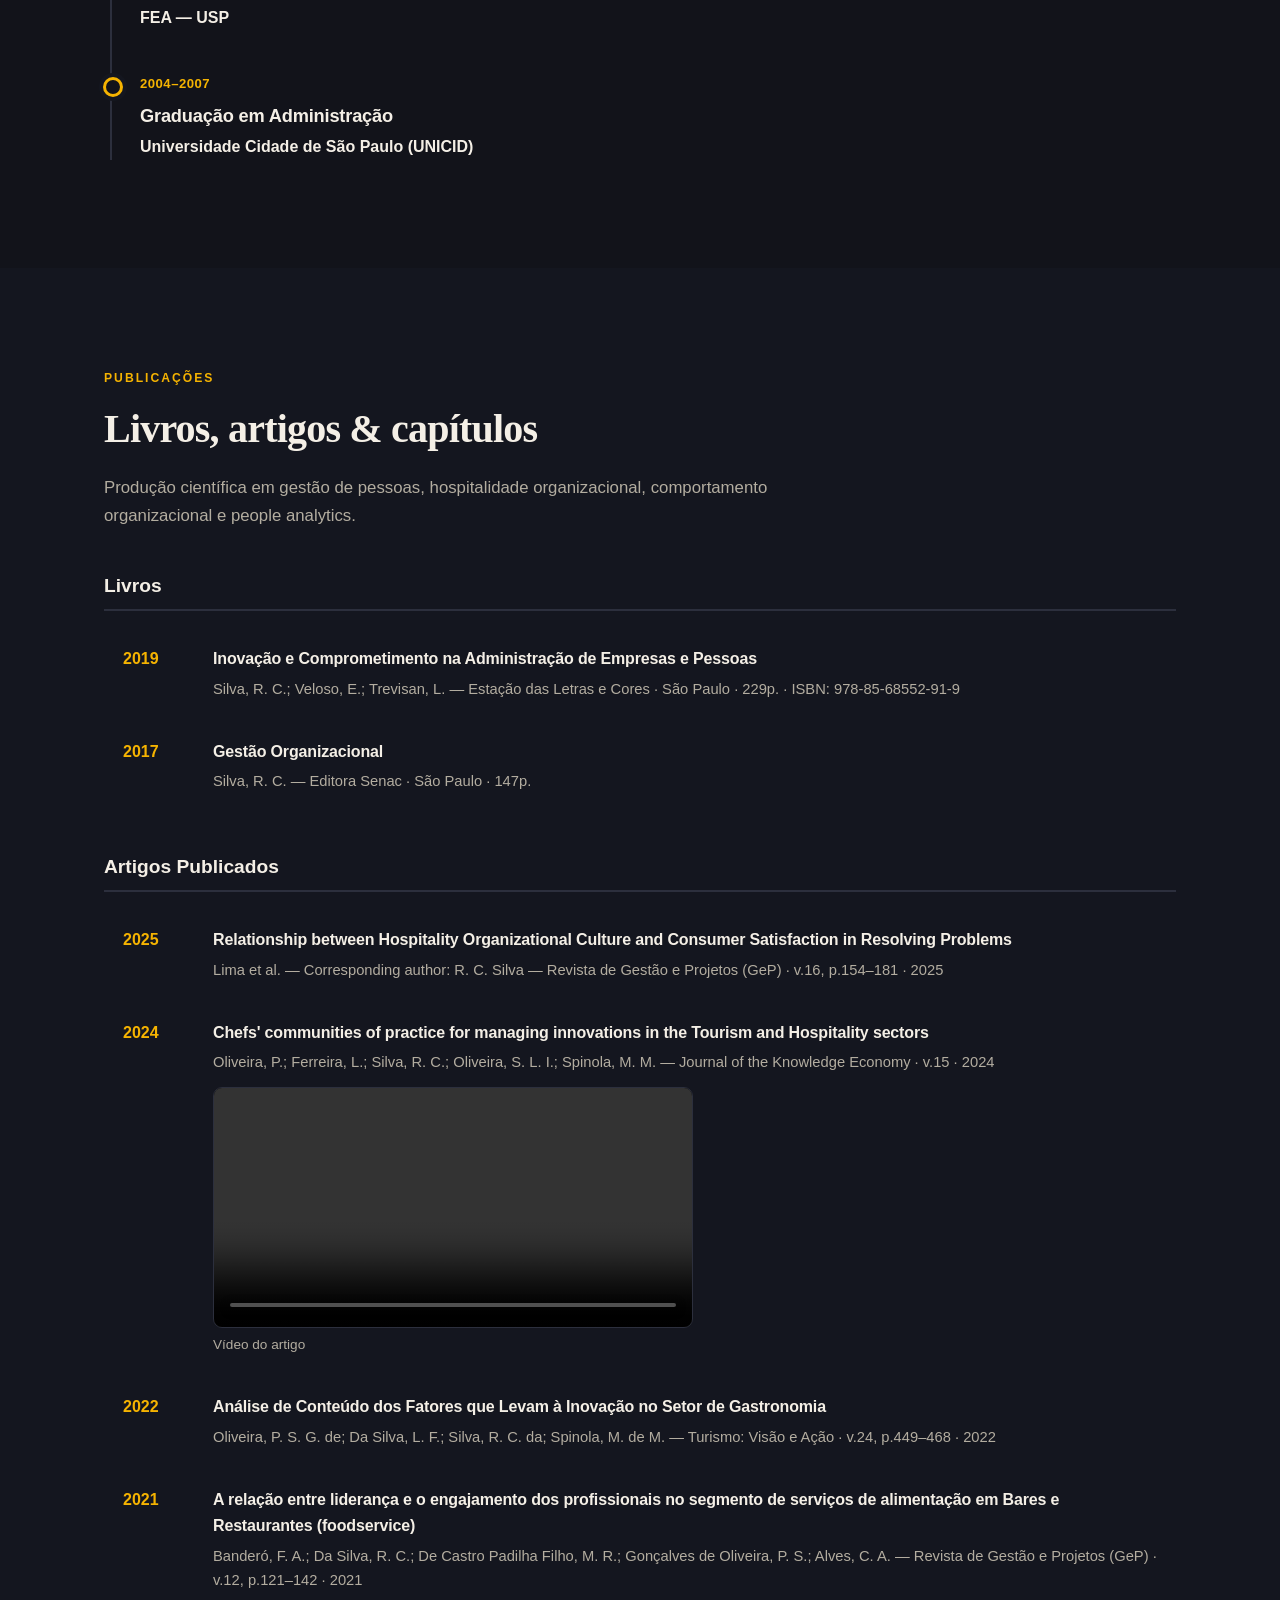
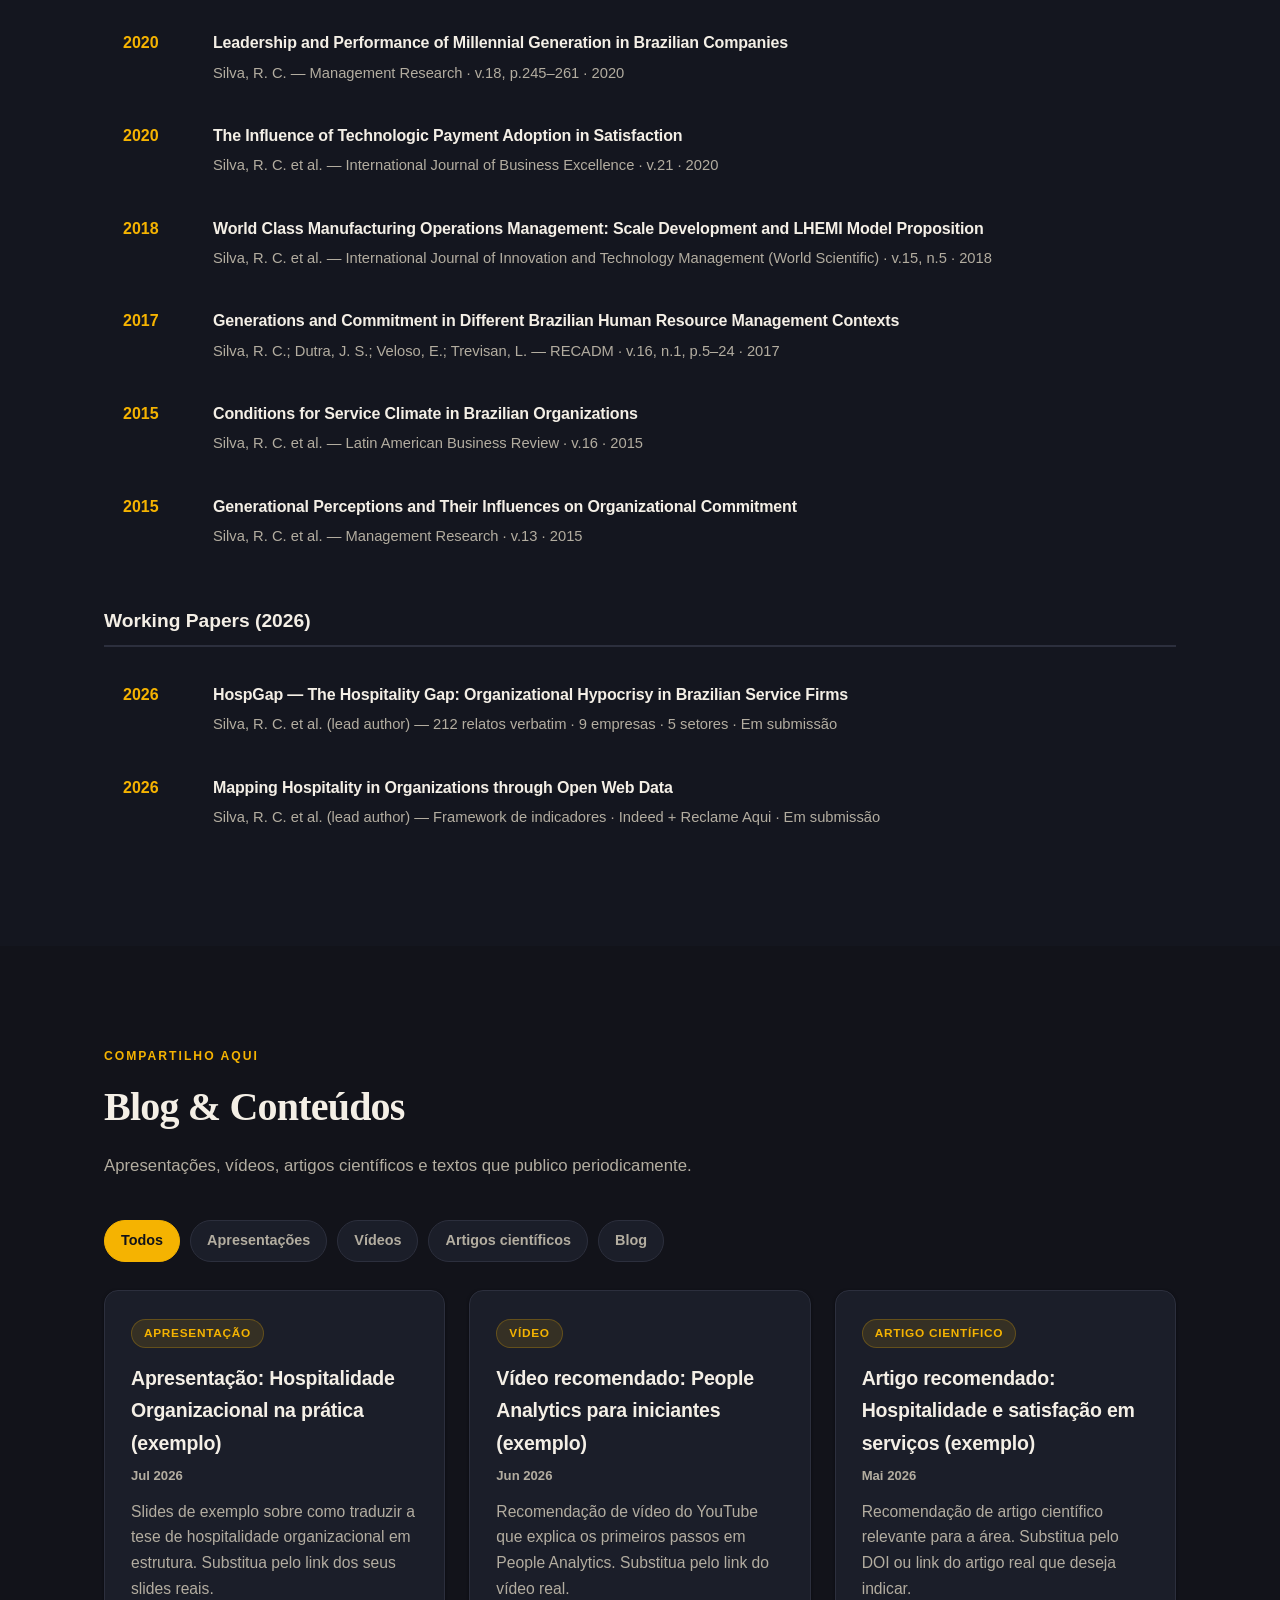
==== commit 40a3bce2: "Adiciona secao Blog & Conteudos (apresentacoes, videos, artigos) com filtro, trilingue Co-Authored-B" ====
--- a/index.html
+++ b/index.html
@@ -48,6 +48,7 @@
         <li><a href="#carreira" data-pt="Carreira" data-en="Career" data-es="Carrera">Carreira</a></li>
         <li><a href="#pesquisas" data-pt="Projetos" data-en="Projects" data-es="Proyectos">Projetos</a></li>
         <li><a href="#publicacoes" data-pt="Publicações" data-en="Publications" data-es="Publicaciones">Publicações</a></li>
+        <li><a href="#conteudos" data-pt="Conteúdos" data-en="Content" data-es="Contenidos">Conteúdos</a></li>
         <li><a href="#servicos" data-pt="Serviços" data-en="Services" data-es="Servicios">Serviços</a></li>
         <li><a href="#produtos" data-pt="Produtos" data-en="Products" data-es="Productos">Produtos</a></li>
         <li><a href="#contato" data-pt="Contato" data-en="Contact" data-es="Contacto">Contato</a></li>
@@ -684,6 +685,181 @@
     </section>
 
     <!-- ============================================================
+         BLOG & CONTEÚDOS — apresentações, vídeos, artigos científicos
+         e textos (blog) que o autor publica periodicamente.
+         COMO AMPLIAR: dentro de .cards-grid há TEMPLATES "copie-me"
+         comentados (um por tipo). Duplique o que quiser, ajuste o
+         data-category e preencha título/data/descrição/link nos três
+         idiomas (data-pt / data-en / data-es). Veja o README.
+         ============================================================ -->
+    <section id="conteudos" class="section" aria-labelledby="conteudos-title">
+      <div class="container">
+        <p class="section-eyebrow" data-pt="Compartilho aqui" data-en="I share here" data-es="Comparto aquí">Compartilho aqui</p>
+        <h2 id="conteudos-title" class="section-title" data-pt="Blog &amp; Conteúdos" data-en="Blog &amp; Resources" data-es="Blog &amp; Contenidos">Blog &amp; Conteúdos</h2>
+        <p class="section-subtitle"
+           data-pt="Apresentações, vídeos, artigos científicos e textos que publico periodicamente."
+           data-en="Presentations, videos, scientific articles, and texts I publish periodically."
+           data-es="Presentaciones, vídeos, artículos científicos y textos que publico periódicamente.">
+          Apresentações, vídeos, artigos científicos e textos que publico periodicamente.
+        </p>
+
+        <!-- Filtro de categorias (vanilla JS: mostra/oculta cartões por data-category) -->
+        <div class="content-filter" role="group" aria-label="Filtrar conteúdos por categoria">
+          <button type="button" class="content-filter-btn is-active" data-filter="todos" aria-pressed="true" data-pt="Todos" data-en="All" data-es="Todos">Todos</button>
+          <button type="button" class="content-filter-btn" data-filter="apresentacao" aria-pressed="false" data-pt="Apresentações" data-en="Presentations" data-es="Presentaciones">Apresentações</button>
+          <button type="button" class="content-filter-btn" data-filter="video" aria-pressed="false" data-pt="Vídeos" data-en="Videos" data-es="Vídeos">Vídeos</button>
+          <button type="button" class="content-filter-btn" data-filter="artigo-cientifico" aria-pressed="false" data-pt="Artigos científicos" data-en="Scientific articles" data-es="Artículos científicos">Artigos científicos</button>
+          <button type="button" class="content-filter-btn" data-filter="blog" aria-pressed="false" data-pt="Blog" data-en="Blog" data-es="Blog">Blog</button>
+        </div>
+
+        <div class="cards-grid content-grid">
+
+          <!-- ============================================================
+               TEMPLATES "COPIE-ME" — duplique um bloco, remova o comentário
+               e preencha. Mantenha o data-category correto:
+                 apresentacao | video | artigo-cientifico | blog
+               ============================================================
+
+          == APRESENTAÇÃO ==
+          <article class="card content-card" data-category="apresentacao">
+            <span class="content-badge" data-pt="Apresentação" data-en="Presentation" data-es="Presentación">Apresentação</span>
+            <h3 class="project-title" data-pt="TÍTULO (PT)" data-en="TITLE (EN)" data-es="TÍTULO (ES)">TÍTULO (PT)</h3>
+            <p class="content-date">Jul 2026</p>
+            <p class="card-desc" data-pt="DESCRIÇÃO (PT)" data-en="DESCRIPTION (EN)" data-es="DESCRIPCIÓN (ES)">DESCRIÇÃO (PT)</p>
+            <a href="URL_DA_APRESENTACAO" class="card-link" target="_blank" rel="noopener" data-pt="Ver apresentação →" data-en="View presentation →" data-es="Ver presentación →">Ver apresentação →</a>
+          </article>
+
+          == VÍDEO (YouTube) ==
+          <article class="card content-card" data-category="video">
+            <span class="content-badge" data-pt="Vídeo" data-en="Video" data-es="Vídeo">Vídeo</span>
+            <h3 class="project-title" data-pt="TÍTULO (PT)" data-en="TITLE (EN)" data-es="TÍTULO (ES)">TÍTULO (PT)</h3>
+            <p class="content-date">Jul 2026</p>
+            <p class="card-desc" data-pt="DESCRIÇÃO (PT)" data-en="DESCRIPTION (EN)" data-es="DESCRIPCIÓN (ES)">DESCRIÇÃO (PT)</p>
+            <a href="https://youtube.com/watch?v=SEU_VIDEO" class="card-link" target="_blank" rel="noopener" data-pt="▶ Assistir no YouTube →" data-en="▶ Watch on YouTube →" data-es="▶ Ver en YouTube →">▶ Assistir no YouTube →</a>
+          </article>
+
+          == ARTIGO CIENTÍFICO ==
+          <article class="card content-card" data-category="artigo-cientifico">
+            <span class="content-badge" data-pt="Artigo científico" data-en="Scientific article" data-es="Artículo científico">Artigo científico</span>
+            <h3 class="project-title" data-pt="TÍTULO (PT)" data-en="TITLE (EN)" data-es="TÍTULO (ES)">TÍTULO (PT)</h3>
+            <p class="content-date">Jul 2026</p>
+            <p class="card-desc" data-pt="DESCRIÇÃO (PT)" data-en="DESCRIPTION (EN)" data-es="DESCRIPCIÓN (ES)">DESCRIÇÃO (PT)</p>
+            <a href="URL_DO_ARTIGO" class="card-link" target="_blank" rel="noopener" data-pt="Ler artigo →" data-en="Read article →" data-es="Leer artículo →">Ler artigo →</a>
+          </article>
+
+          == BLOG (texto escrito por ele) ==
+          <article class="card content-card" data-category="blog">
+            <span class="content-badge" data-pt="Blog" data-en="Blog" data-es="Blog">Blog</span>
+            <h3 class="project-title" data-pt="TÍTULO (PT)" data-en="TITLE (EN)" data-es="TÍTULO (ES)">TÍTULO (PT)</h3>
+            <p class="content-date">Jul 2026</p>
+            <p class="card-desc" data-pt="DESCRIÇÃO (PT)" data-en="DESCRIPTION (EN)" data-es="DESCRIPCIÓN (ES)">DESCRIÇÃO (PT)</p>
+            <a href="URL_DO_POST" class="card-link" data-pt="Ler no blog →" data-en="Read on the blog →" data-es="Leer en el blog →">Ler no blog →</a>
+          </article>
+
+          ============================================================ -->
+
+          <!-- EDITÁVEL: substitua pelo seu conteúdo real -->
+          <article class="card content-card" data-category="apresentacao">
+            <span class="content-badge" data-pt="Apresentação" data-en="Presentation" data-es="Presentación">Apresentação</span>
+            <h3 class="project-title"
+                data-pt="Apresentação: Hospitalidade Organizacional na prática (exemplo)"
+                data-en="Presentation: Organizational Hospitality in practice (example)"
+                data-es="Presentación: Hospitalidad Organizacional en la práctica (ejemplo)">Apresentação: Hospitalidade Organizacional na prática (exemplo)</h3>
+            <p class="content-date">Jul 2026</p>
+            <p class="card-desc"
+               data-pt="Slides de exemplo sobre como traduzir a tese de hospitalidade organizacional em estrutura. Substitua pelo link dos seus slides reais."
+               data-en="Example slides on turning the organizational hospitality thesis into structure. Replace with the link to your real deck."
+               data-es="Diapositivas de ejemplo sobre cómo traducir la tesis de hospitalidad organizacional en estructura. Sustituye por el enlace de tus diapositivas reales.">
+              Slides de exemplo sobre como traduzir a tese de hospitalidade organizacional em estrutura. Substitua pelo link dos seus slides reais.
+            </p>
+            <a href="#" class="card-link" data-pt="Ver apresentação →" data-en="View presentation →" data-es="Ver presentación →">Ver apresentação →</a>
+          </article>
+
+          <!-- EDITÁVEL: substitua pelo seu conteúdo real -->
+          <!--
+            EMBED opcional do YouTube (caso prefira embutir em vez de linkar):
+            troque SEU_VIDEO_ID e cole no lugar do <p class="card-desc"> ou abaixo dele.
+            <div class="video-embed">
+              <iframe src="https://www.youtube.com/embed/SEU_VIDEO_ID"
+                      title="Vídeo do YouTube" loading="lazy"
+                      allow="accelerometer; autoplay; clipboard-write; encrypted-media; gyroscope; picture-in-picture"
+                      allowfullscreen></iframe>
+            </div>
+          -->
+          <article class="card content-card" data-category="video">
+            <span class="content-badge" data-pt="Vídeo" data-en="Video" data-es="Vídeo">Vídeo</span>
+            <h3 class="project-title"
+                data-pt="Vídeo recomendado: People Analytics para iniciantes (exemplo)"
+                data-en="Recommended video: People Analytics for beginners (example)"
+                data-es="Vídeo recomendado: People Analytics para principiantes (ejemplo)">Vídeo recomendado: People Analytics para iniciantes (exemplo)</h3>
+            <p class="content-date">Jun 2026</p>
+            <p class="card-desc"
+               data-pt="Recomendação de vídeo do YouTube que explica os primeiros passos em People Analytics. Substitua pelo link do vídeo real."
+               data-en="A YouTube video recommendation explaining the first steps in People Analytics. Replace with the real video link."
+               data-es="Recomendación de vídeo de YouTube que explica los primeros pasos en People Analytics. Sustituye por el enlace del vídeo real.">
+              Recomendação de vídeo do YouTube que explica os primeiros passos em People Analytics. Substitua pelo link do vídeo real.
+            </p>
+            <a href="https://youtube.com/watch?v=SEU_VIDEO" class="card-link" target="_blank" rel="noopener" data-pt="▶ Assistir no YouTube →" data-en="▶ Watch on YouTube →" data-es="▶ Ver en YouTube →">▶ Assistir no YouTube →</a>
+          </article>
+
+          <!-- EDITÁVEL: substitua pelo seu conteúdo real -->
+          <article class="card content-card" data-category="artigo-cientifico">
+            <span class="content-badge" data-pt="Artigo científico" data-en="Scientific article" data-es="Artículo científico">Artigo científico</span>
+            <h3 class="project-title"
+                data-pt="Artigo recomendado: Hospitalidade e satisfação em serviços (exemplo)"
+                data-en="Recommended article: Hospitality and service satisfaction (example)"
+                data-es="Artículo recomendado: Hospitalidad y satisfacción en servicios (ejemplo)">Artigo recomendado: Hospitalidade e satisfação em serviços (exemplo)</h3>
+            <p class="content-date">Mai 2026</p>
+            <p class="card-desc"
+               data-pt="Recomendação de artigo científico relevante para a área. Substitua pelo DOI ou link do artigo real que deseja indicar."
+               data-en="A recommendation of a scientific article relevant to the field. Replace with the DOI or link of the real article you want to suggest."
+               data-es="Recomendación de artículo científico relevante para el área. Sustituye por el DOI o enlace del artículo real que deseas indicar.">
+              Recomendação de artigo científico relevante para a área. Substitua pelo DOI ou link do artigo real que deseja indicar.
+            </p>
+            <a href="#" class="card-link" target="_blank" rel="noopener" data-pt="Ler artigo →" data-en="Read article →" data-es="Leer artículo →">Ler artigo →</a>
+          </article>
+
+          <!-- EDITÁVEL: substitua pelo seu conteúdo real -->
+          <article class="card content-card" data-category="blog">
+            <span class="content-badge" data-pt="Blog" data-en="Blog" data-es="Blog">Blog</span>
+            <h3 class="project-title"
+                data-pt="A hospitalidade não é ornamento, é estrutura (exemplo)"
+                data-en="Hospitality is not ornament, it is structure (example)"
+                data-es="La hospitalidad no es ornamento, es estructura (ejemplo)">A hospitalidade não é ornamento, é estrutura (exemplo)</h3>
+            <p class="content-date">Abr 2026</p>
+            <p class="card-desc"
+               data-pt="Texto de exemplo do blog, escrito pelo autor. Substitua pelo link do seu post real."
+               data-en="Example blog post written by the author. Replace with the link to your real post."
+               data-es="Texto de ejemplo del blog, escrito por el autor. Sustituye por el enlace de tu post real.">
+              Texto de exemplo do blog, escrito pelo autor. Substitua pelo link do seu post real.
+            </p>
+            <a href="#" class="card-link" data-pt="Ler no blog →" data-en="Read on the blog →" data-es="Leer en el blog →">Ler no blog →</a>
+          </article>
+
+          <!-- EDITÁVEL: substitua pelo seu conteúdo real -->
+          <article class="card content-card" data-category="blog">
+            <span class="content-badge" data-pt="Blog" data-en="Blog" data-es="Blog">Blog</span>
+            <h3 class="project-title"
+                data-pt="O que os dados revelam sobre engajamento (exemplo)"
+                data-en="What data reveals about engagement (example)"
+                data-es="Lo que los datos revelan sobre el compromiso (ejemplo)">O que os dados revelam sobre engajamento (exemplo)</h3>
+            <p class="content-date">Mar 2026</p>
+            <p class="card-desc"
+               data-pt="Segundo texto de exemplo do blog. Duplique este cartão para publicar novos posts. Substitua pelo link real."
+               data-en="A second example blog post. Duplicate this card to publish new posts. Replace with the real link."
+               data-es="Segundo texto de ejemplo del blog. Duplica esta tarjeta para publicar nuevos posts. Sustituye por el enlace real.">
+              Segundo texto de exemplo do blog. Duplique este cartão para publicar novos posts. Substitua pelo link real.
+            </p>
+            <a href="#" class="card-link" data-pt="Ler no blog →" data-en="Read on the blog →" data-es="Leer en el blog →">Ler no blog →</a>
+          </article>
+
+        </div>
+
+        <p class="content-empty" hidden data-pt="Nenhum conteúdo nesta categoria ainda." data-en="No content in this category yet." data-es="Aún no hay contenido en esta categoría.">Nenhum conteúdo nesta categoria ainda.</p>
+      </div>
+    </section>
+
+    <!-- ============================================================
          SERVIÇOS — construído somente a partir de conteúdo real
          ============================================================ -->
     <section id="servicos" class="section" aria-labelledby="servicos-title">
--- a/styles.css
+++ b/styles.css
@@ -648,6 +648,92 @@
   letter-spacing: -0.01em;
 }
 .product-card .btn { align-self: flex-start; }
+
+/* ---------- Blog & Conteúdos ---------- */
+/* Grade fluida: acomoda bem 3, 4 ou 5+ cartões sem órfão isolado */
+#conteudos .cards-grid { grid-template-columns: repeat(auto-fill, minmax(280px, 1fr)); }
+
+.content-filter {
+  display: flex;
+  flex-wrap: wrap;
+  gap: 10px;
+  margin: 0 0 28px;
+}
+.content-filter-btn {
+  font: inherit;
+  font-size: 0.9rem;
+  font-weight: 600;
+  color: var(--text-muted);
+  background: var(--surface);
+  border: 1px solid var(--border);
+  border-radius: 999px;
+  padding: 8px 16px;
+  cursor: pointer;
+  transition: color 0.2s ease, background 0.2s ease, border-color 0.2s ease;
+}
+.content-filter-btn:hover {
+  color: var(--text);
+  border-color: color-mix(in srgb, var(--accent) 45%, var(--border));
+}
+.content-filter-btn:focus-visible {
+  outline: 2px solid var(--accent);
+  outline-offset: 2px;
+}
+.content-filter-btn.is-active {
+  color: #12131a;
+  background: var(--accent);
+  border-color: var(--accent);
+}
+
+.content-card { display: flex; flex-direction: column; }
+/* [hidden] precisa vencer o display:flex acima para o filtro ocultar o cartão */
+.content-card[hidden] { display: none; }
+.content-badge {
+  align-self: flex-start;
+  font-size: 0.74rem;
+  font-weight: 700;
+  letter-spacing: 0.06em;
+  text-transform: uppercase;
+  color: var(--accent);
+  background: var(--accent-050);
+  border: 1px solid color-mix(in srgb, var(--accent) 24%, transparent);
+  border-radius: 999px;
+  padding: 4px 12px;
+  margin-bottom: 14px;
+}
+.content-card .project-title { margin-bottom: 6px; }
+.content-date {
+  font-size: 0.82rem;
+  font-weight: 600;
+  color: var(--text-muted);
+  margin-bottom: 12px;
+}
+.content-card .card-desc { margin-bottom: 16px; }
+.content-card .card-link { margin-top: auto; align-self: flex-start; }
+
+/* Embed responsivo 16:9 do YouTube (para quem preferir embutir o vídeo) */
+.video-embed {
+  position: relative;
+  width: 100%;
+  aspect-ratio: 16 / 9;
+  margin-bottom: 16px;
+  border-radius: var(--radius-sm);
+  overflow: hidden;
+  background: #000;
+}
+.video-embed iframe {
+  position: absolute;
+  inset: 0;
+  width: 100%;
+  height: 100%;
+  border: 0;
+}
+
+.content-empty {
+  color: var(--text-muted);
+  font-size: 0.95rem;
+  margin-top: 8px;
+}
 
 /* ---------- Disclaimer (ofertas / rodapé) ---------- */
 .offers-disclaimer {
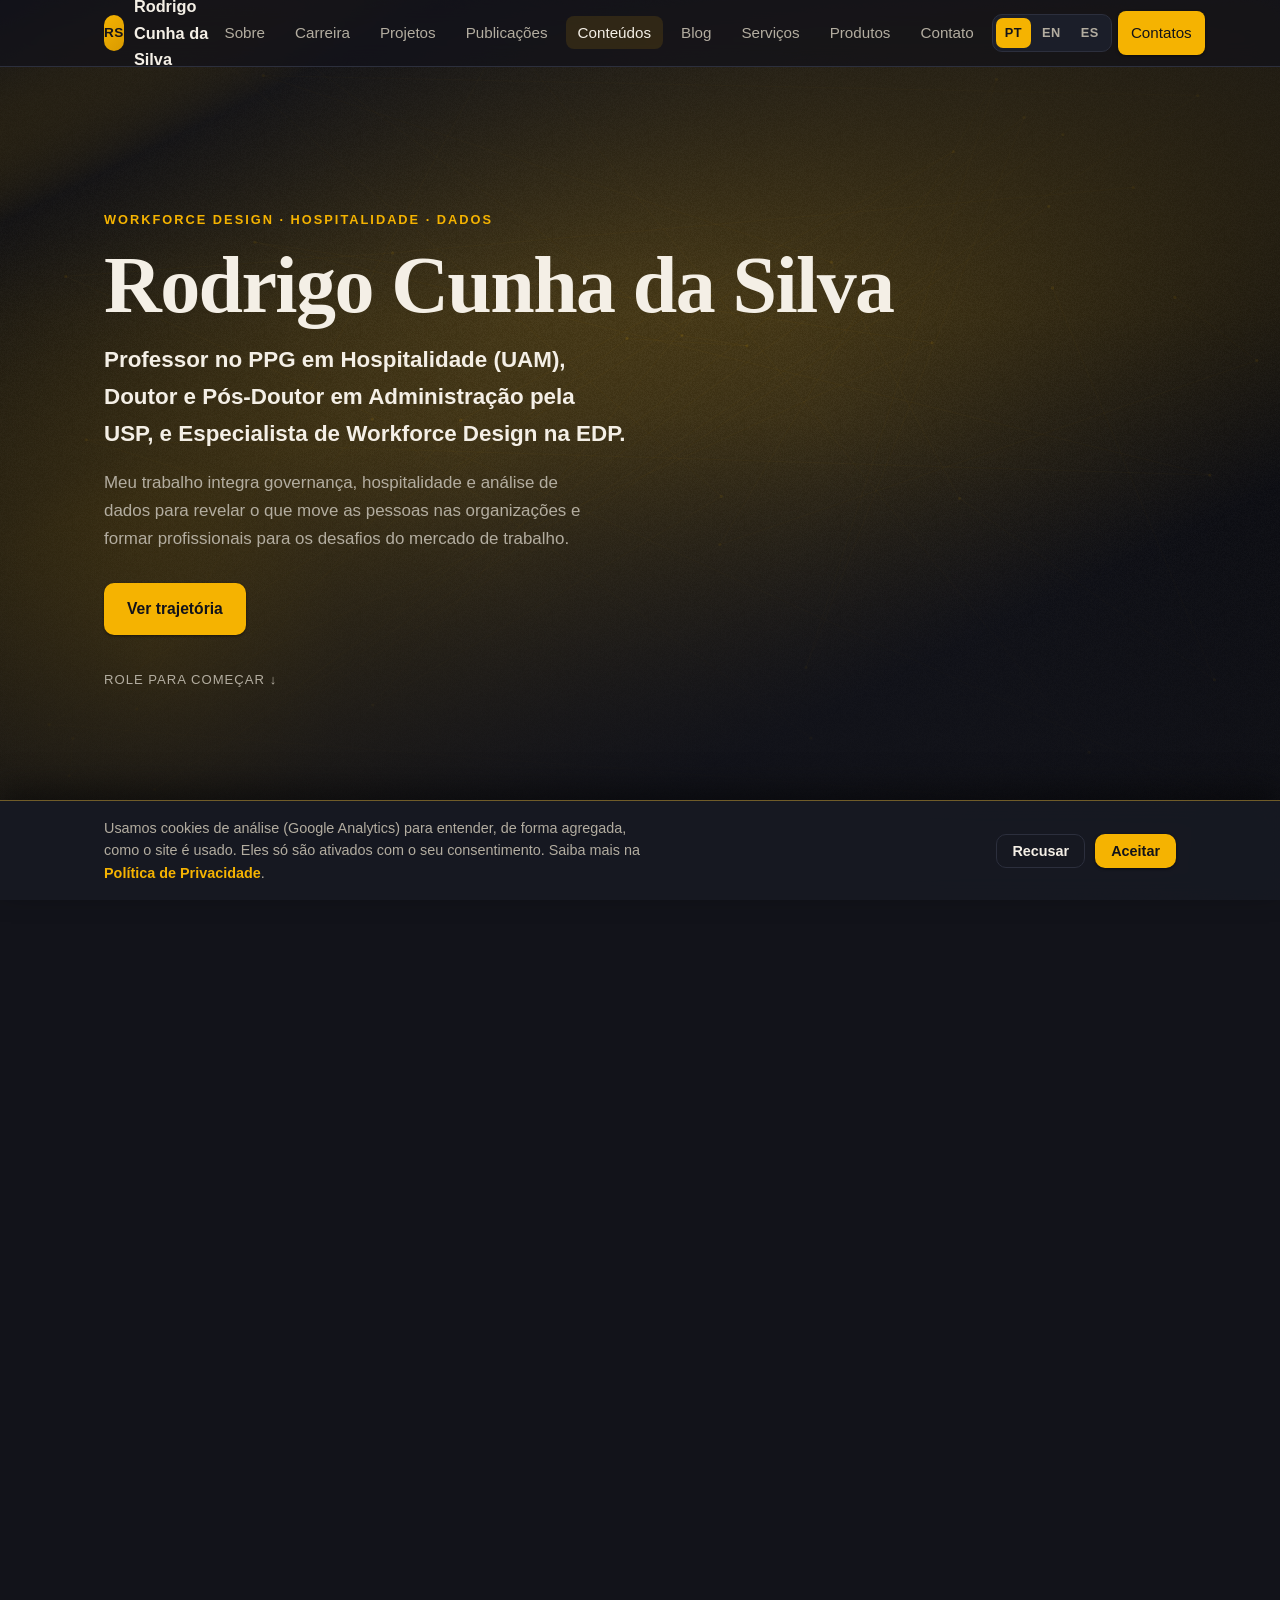
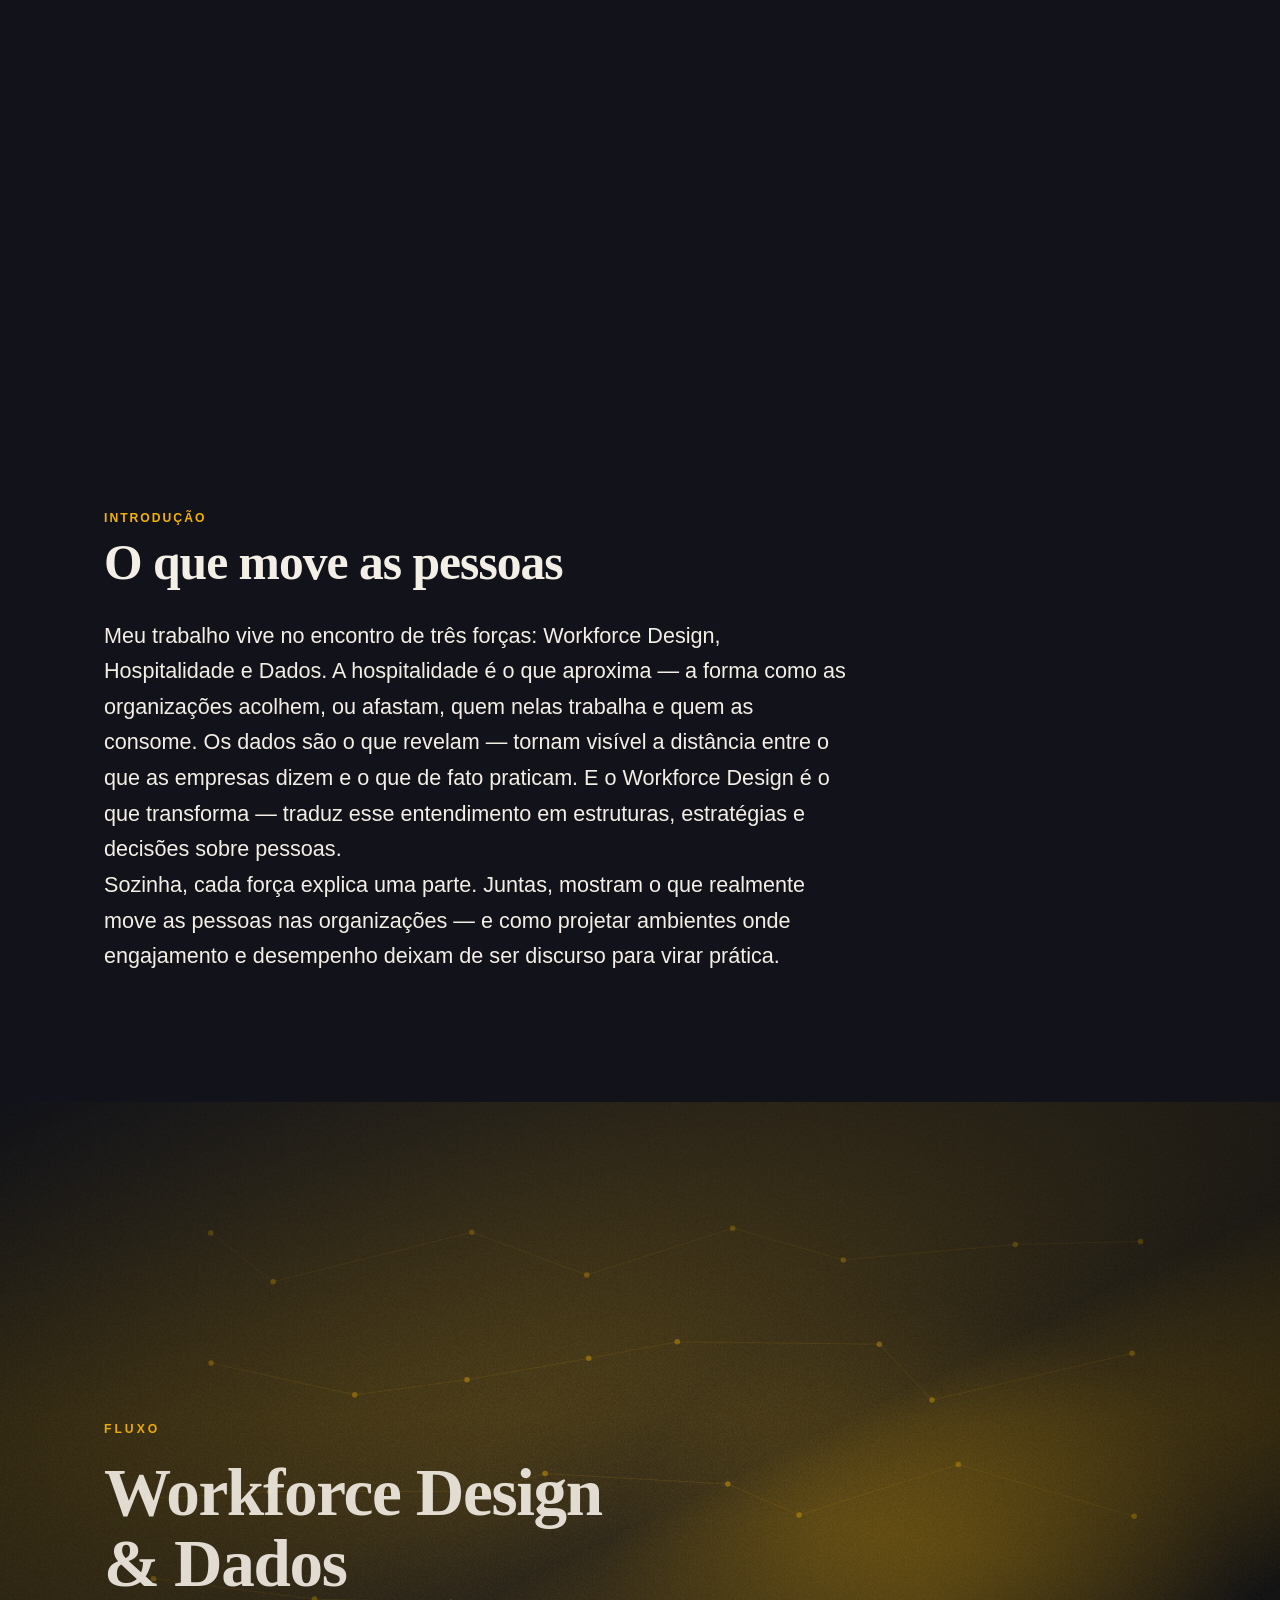
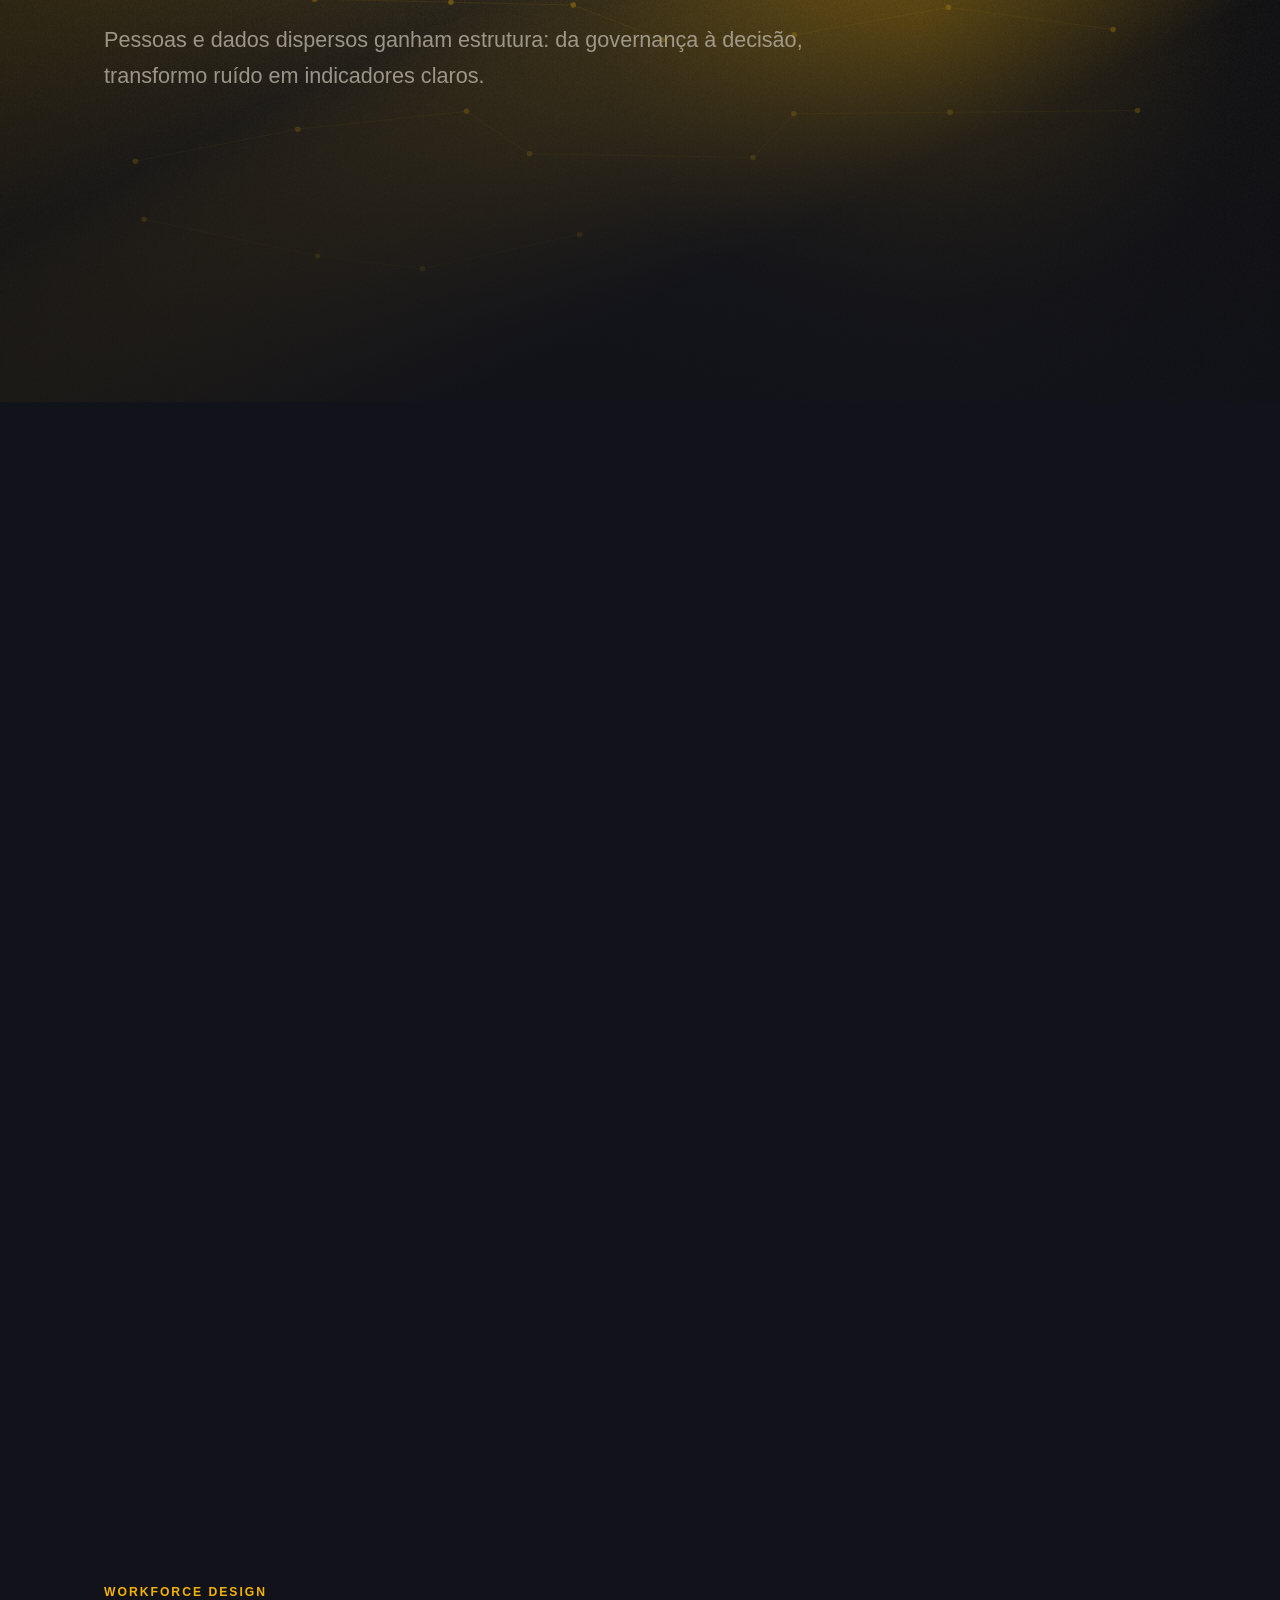
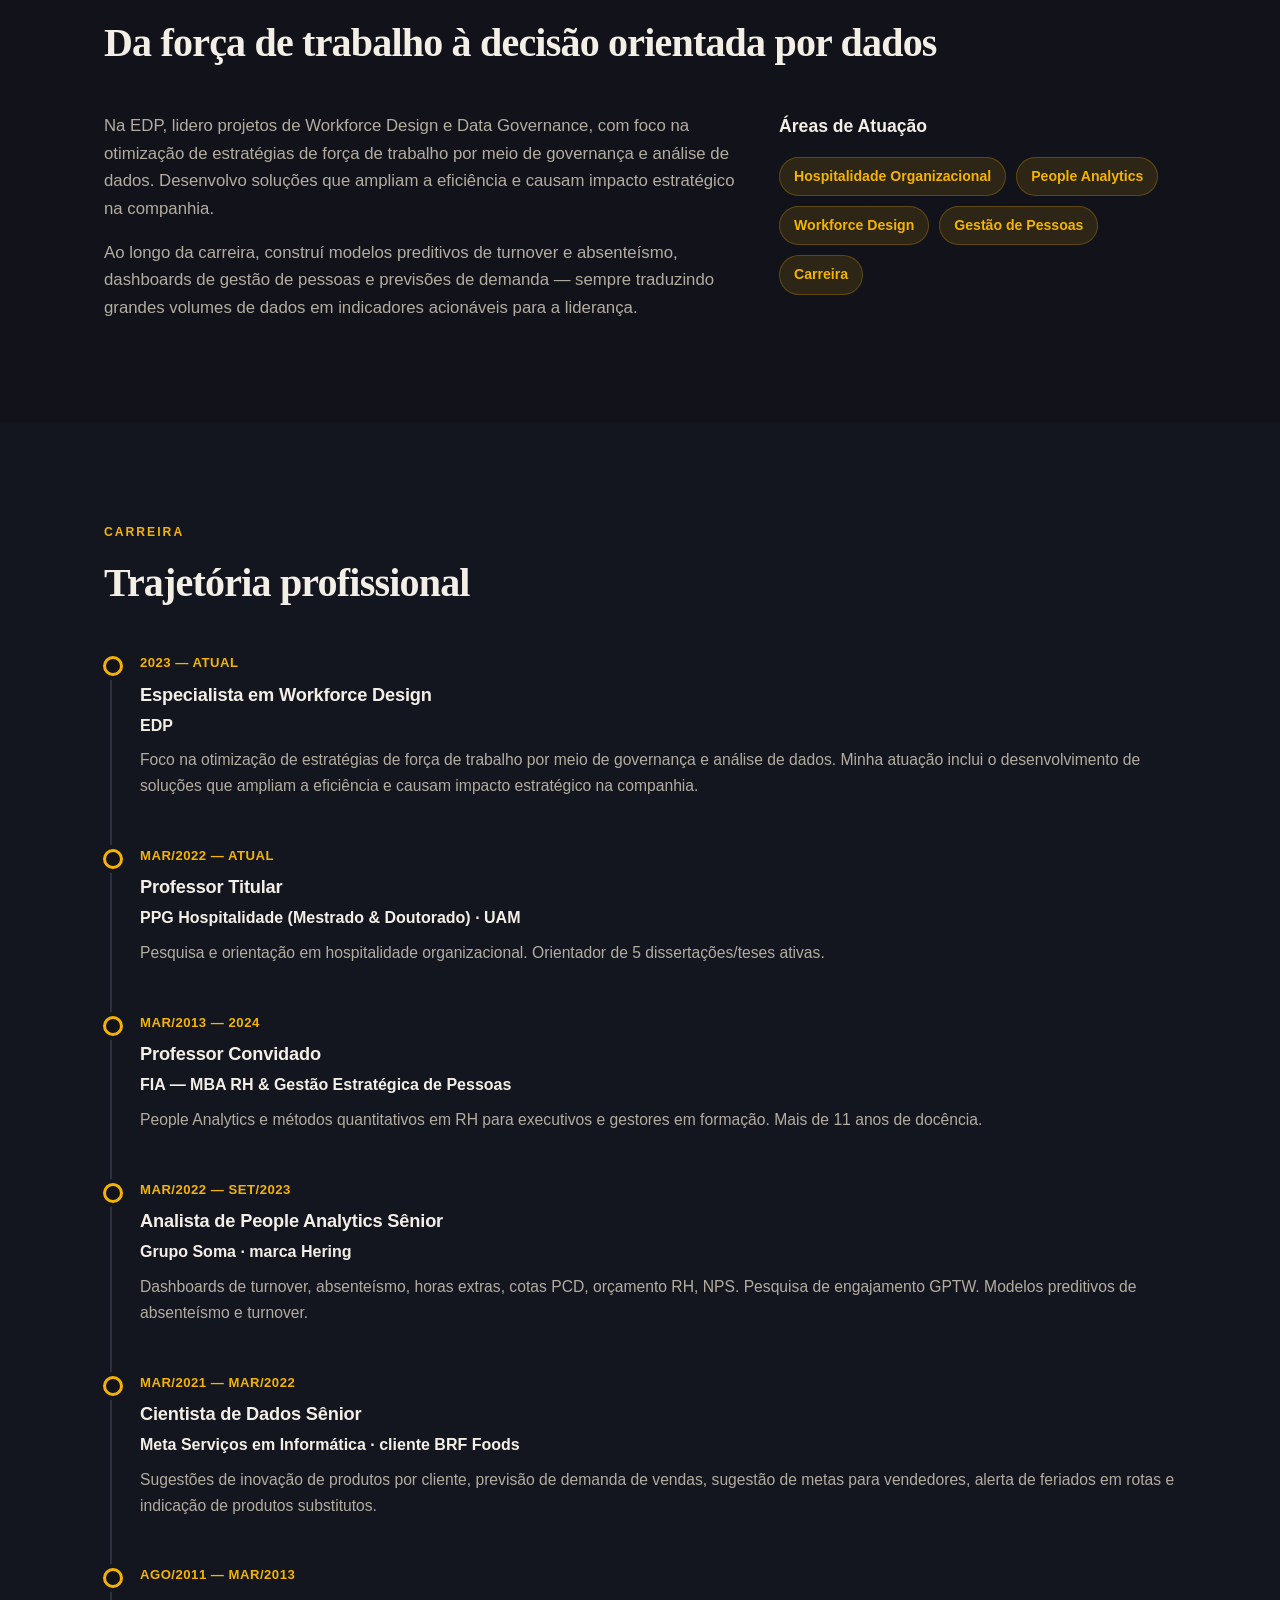
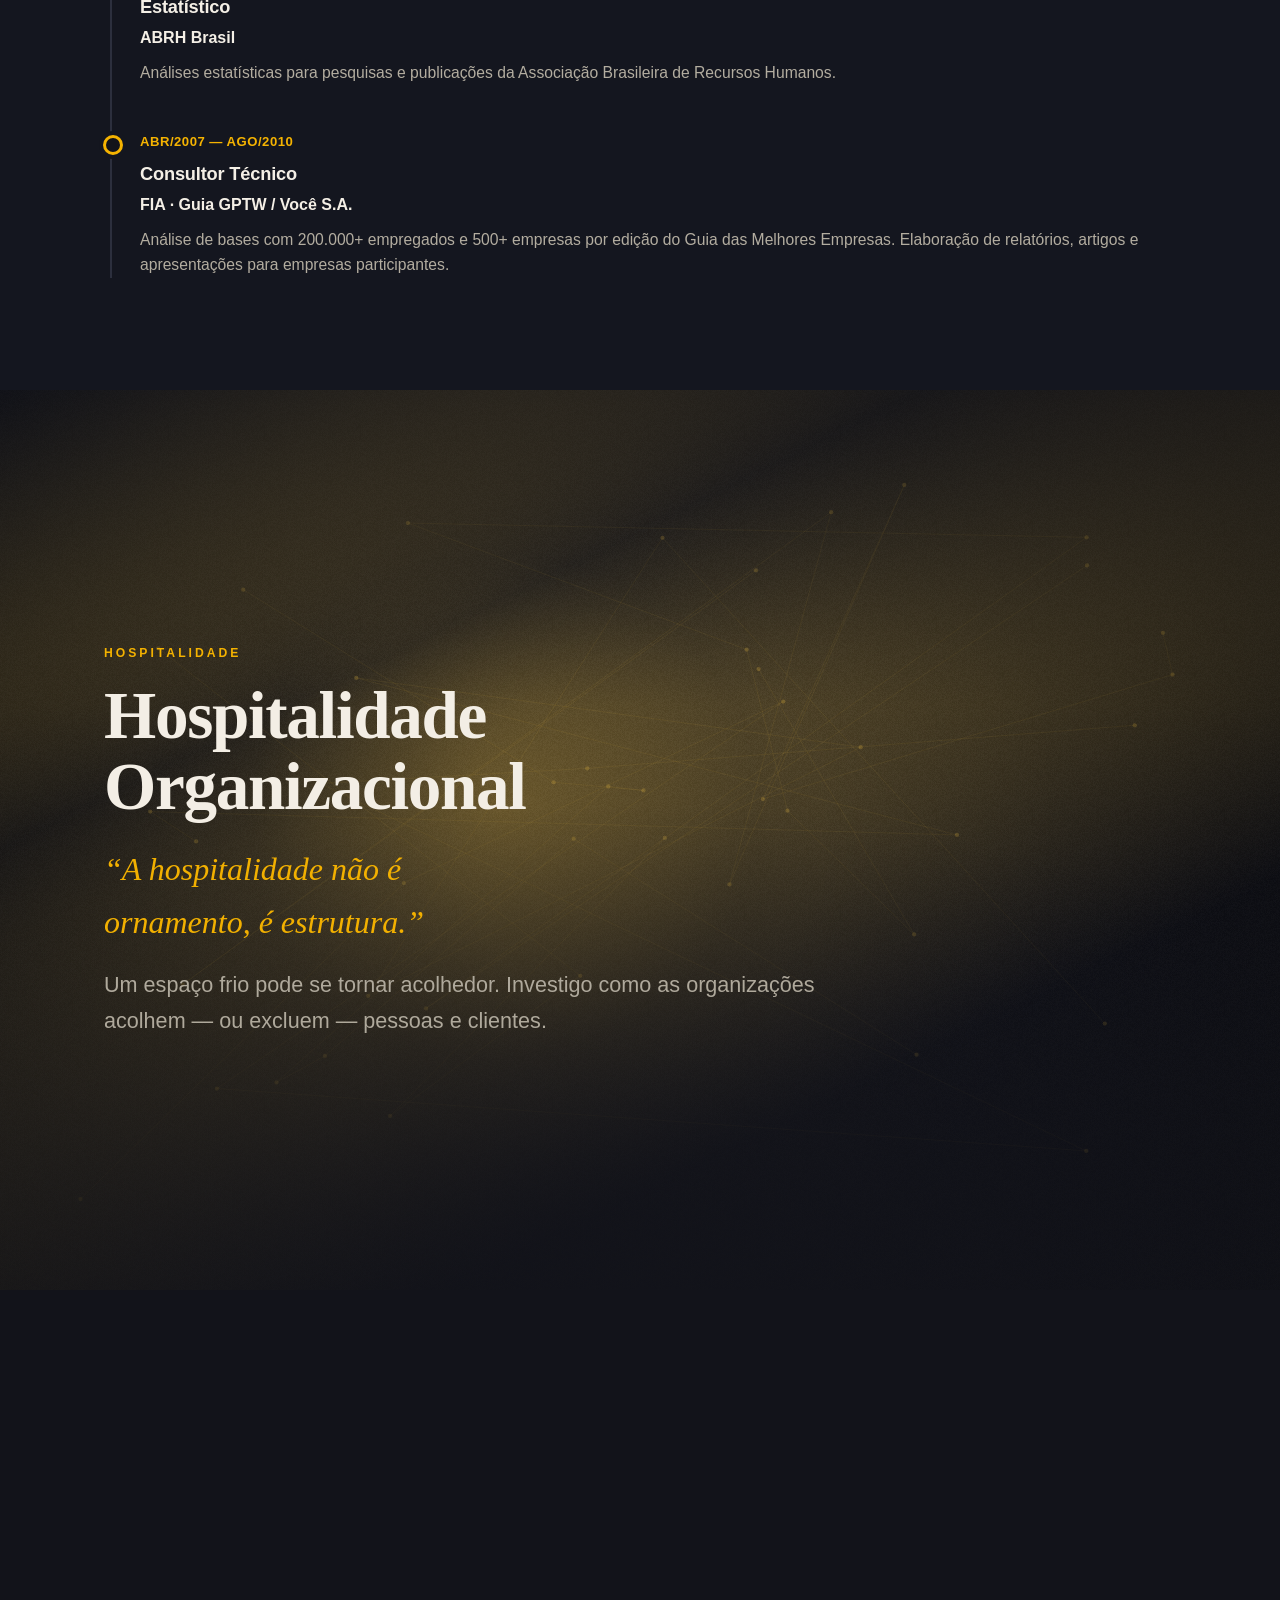
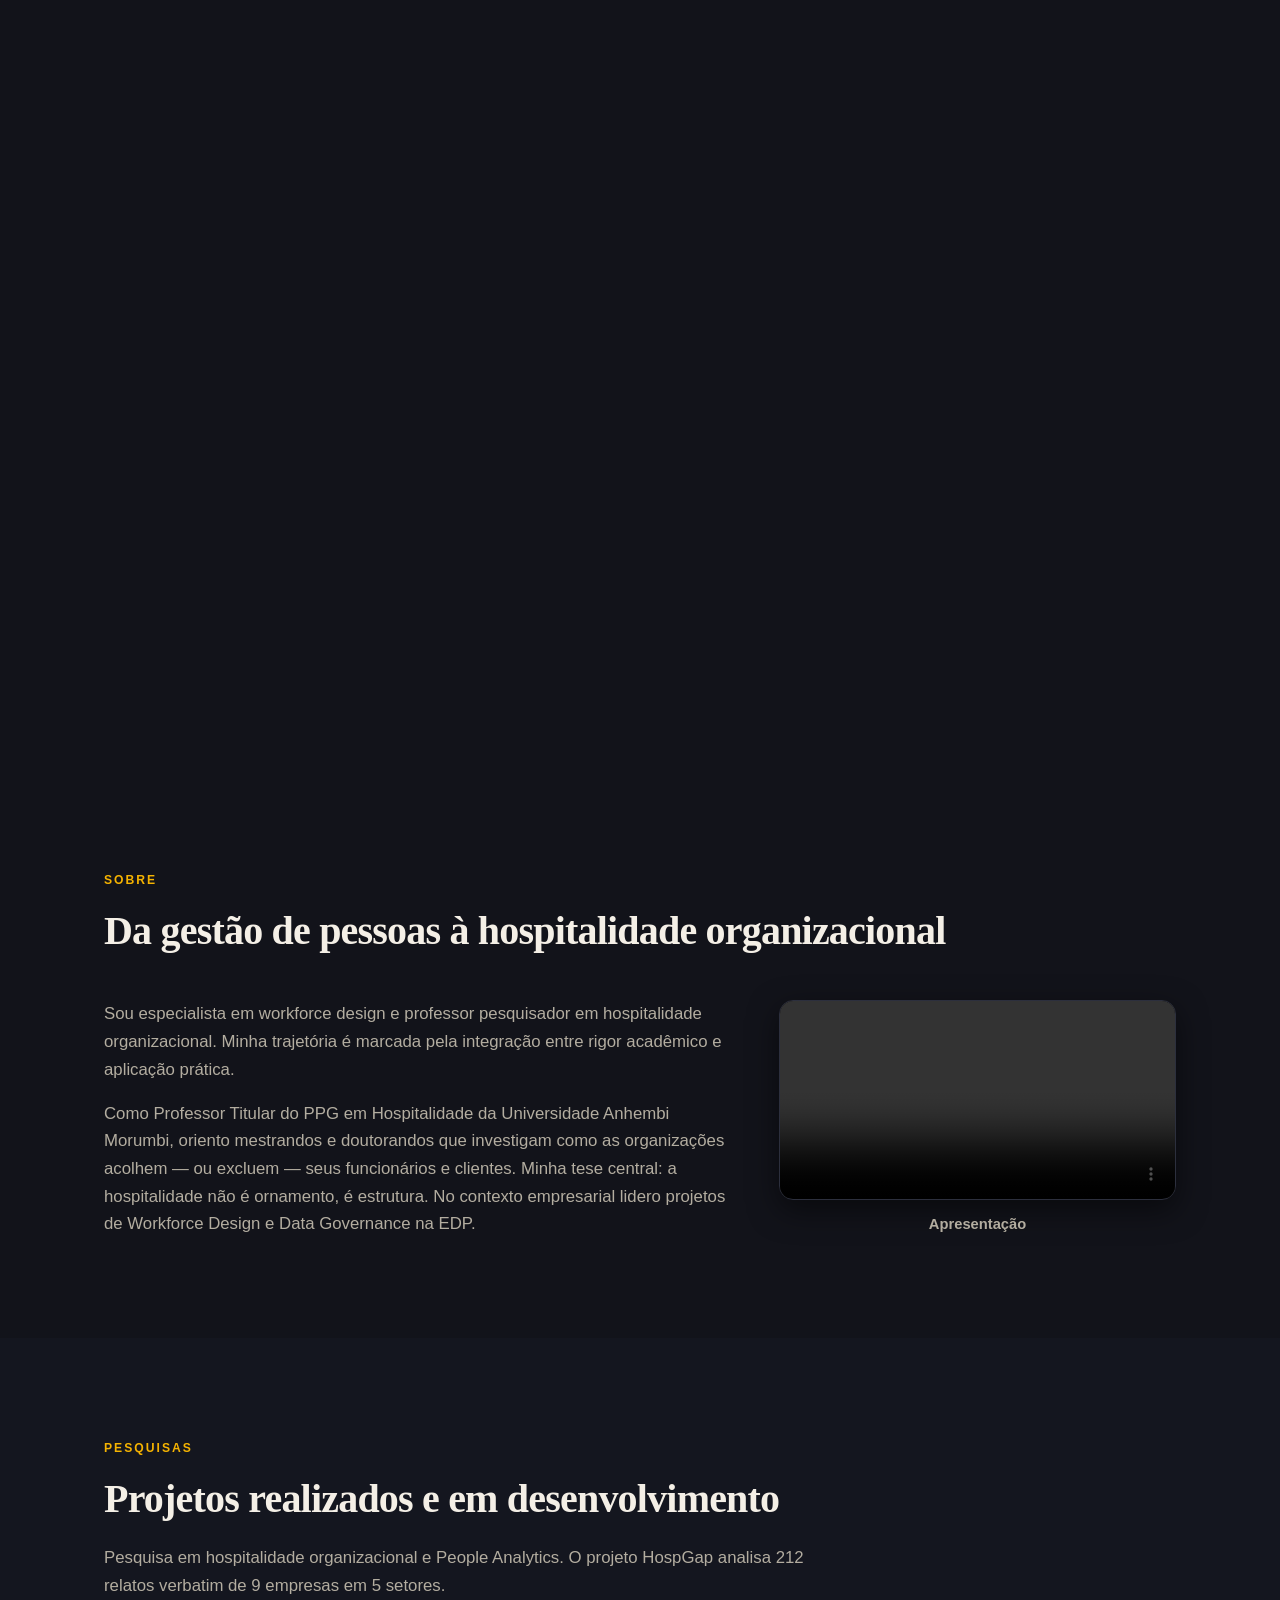
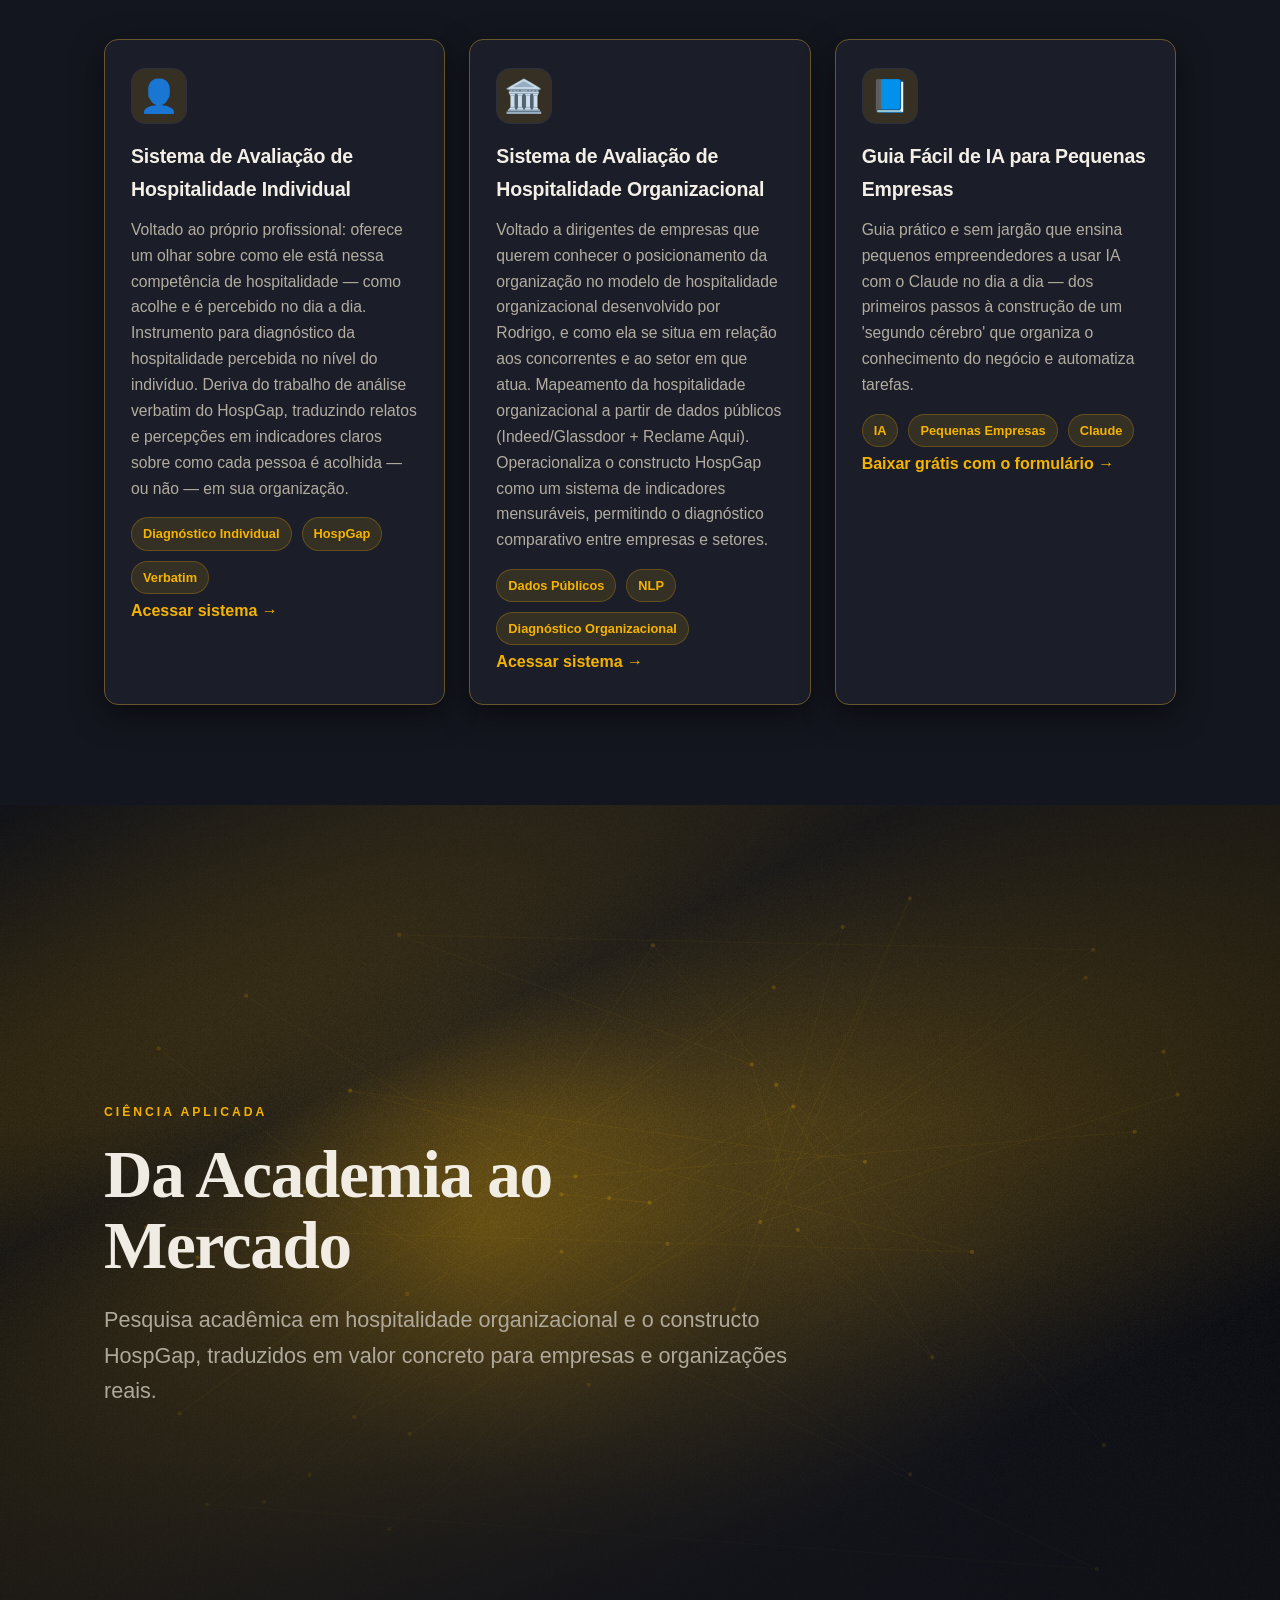
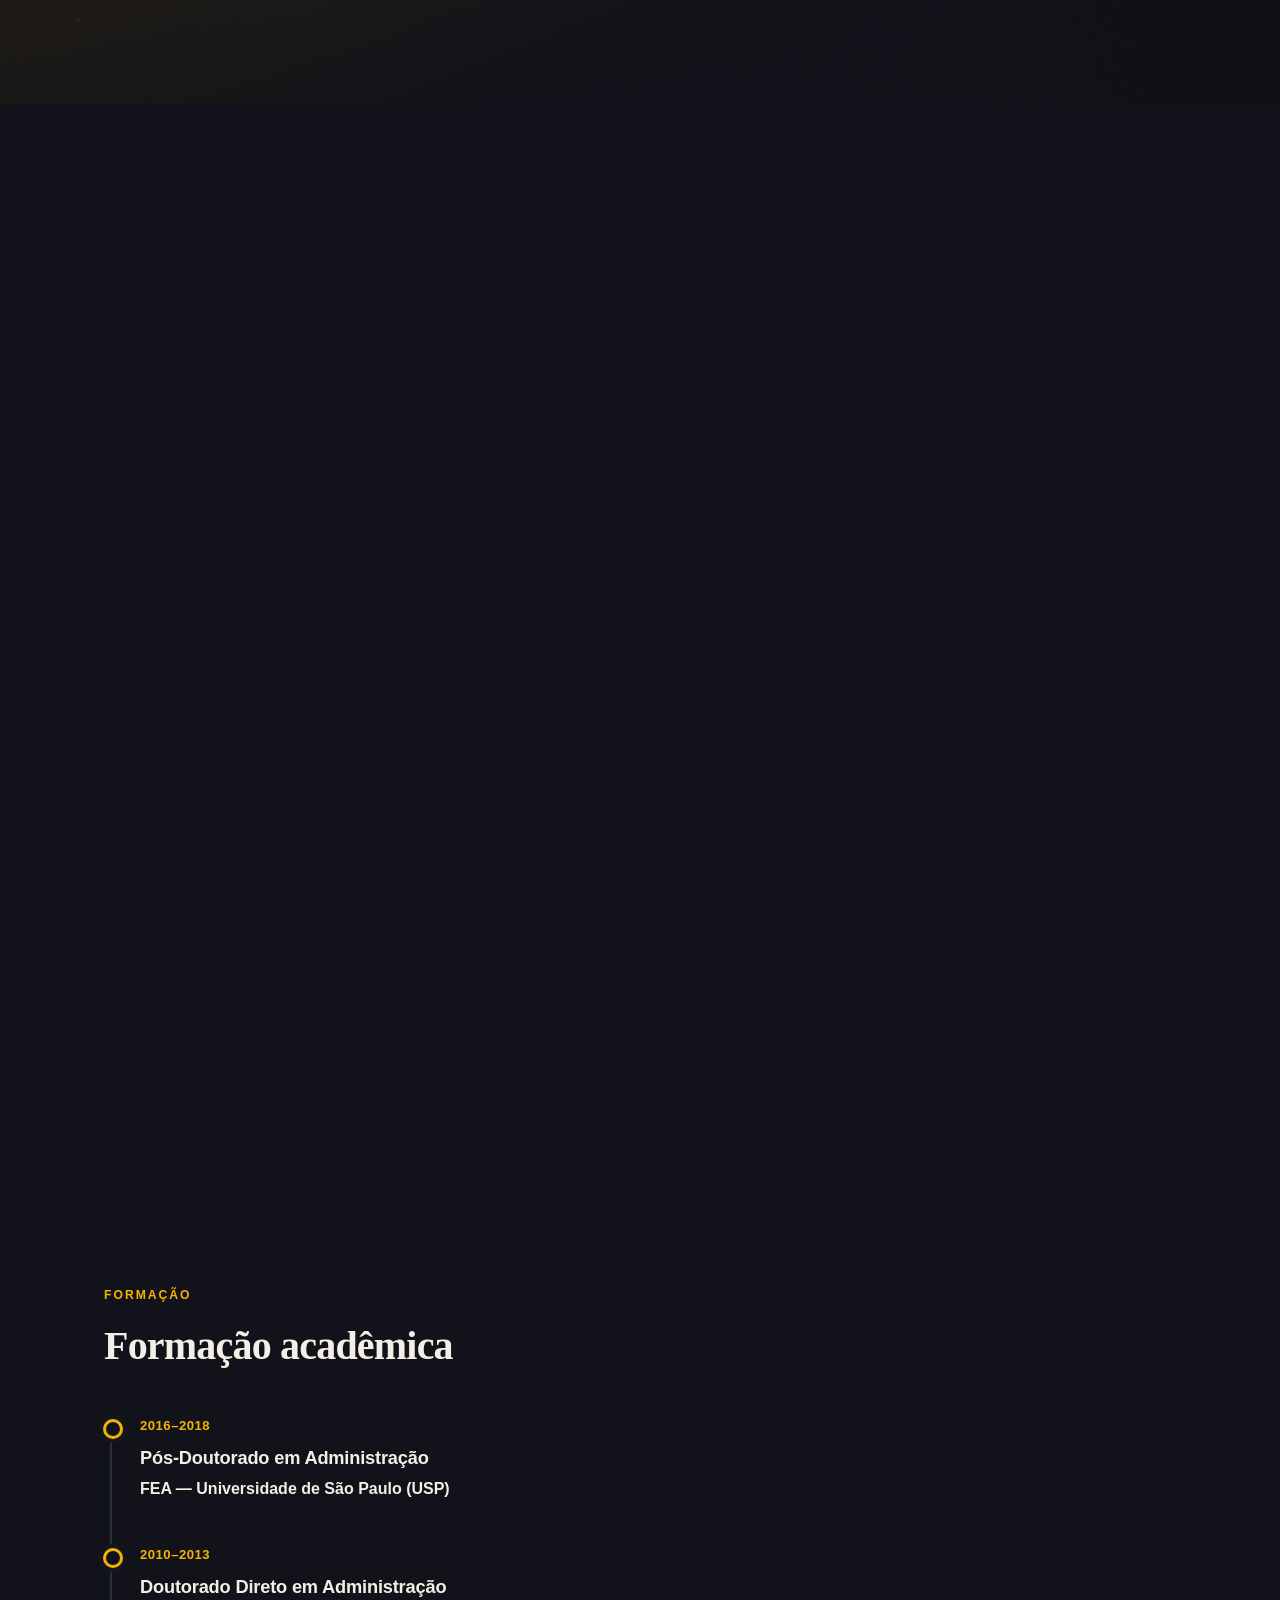
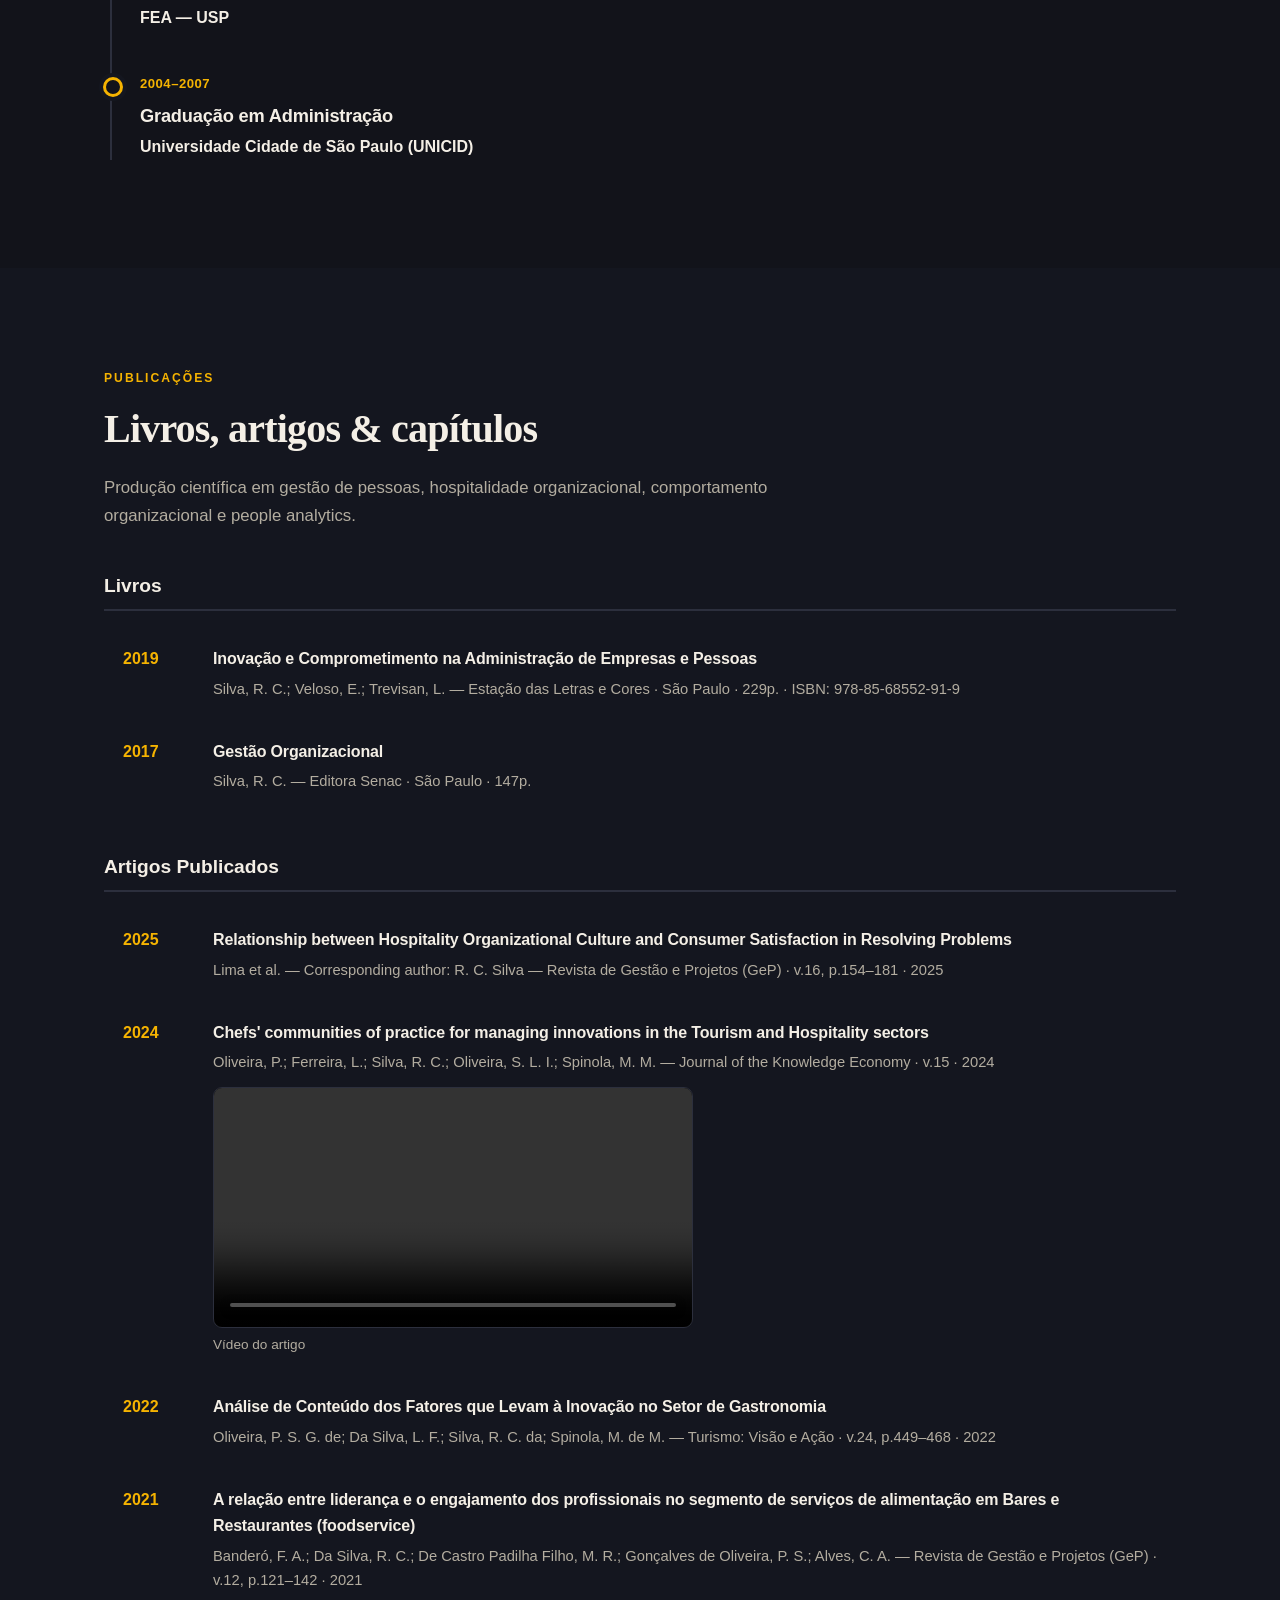
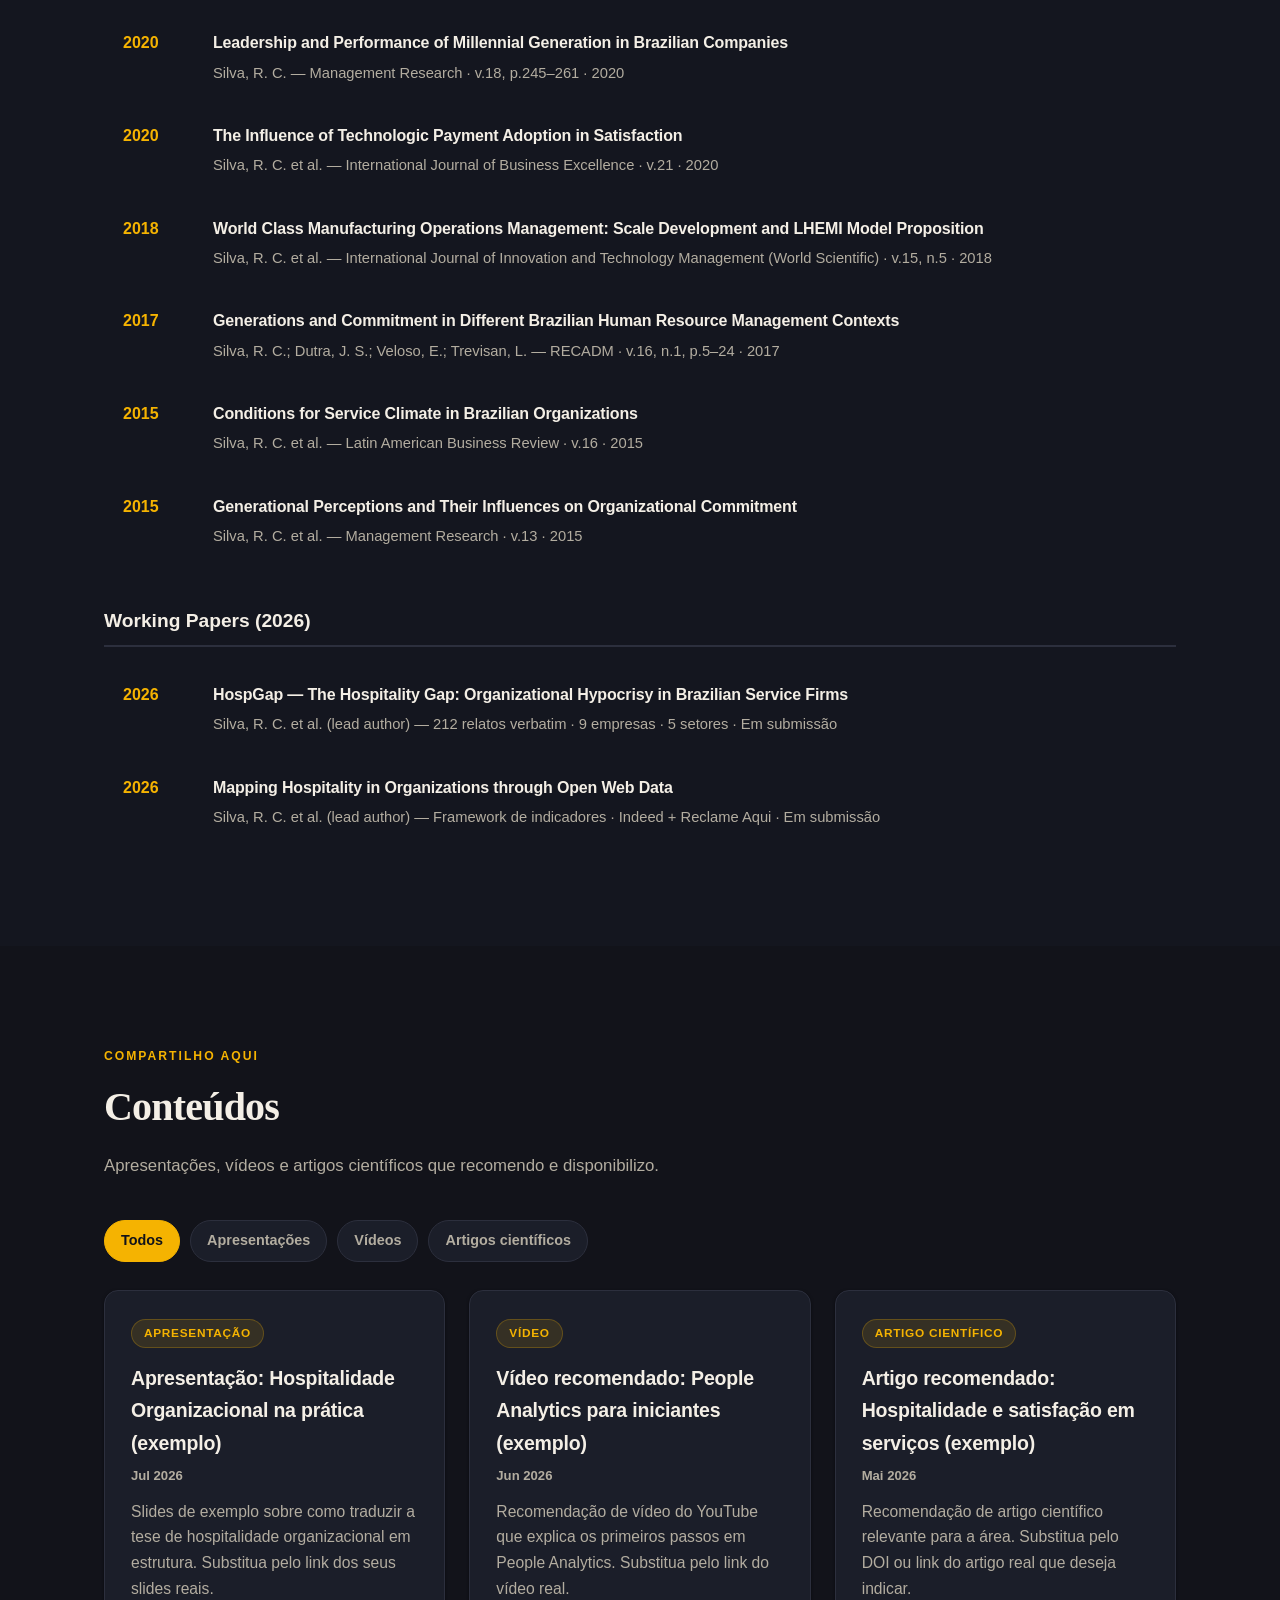
==== commit 8f9c8962: "Separa Blog em secao propria, distinta de Conteudos Co-Authored-By: Claude Opus 4.8 <noreply@anthrop" ====
--- a/index.html
+++ b/index.html
@@ -49,6 +49,7 @@
         <li><a href="#pesquisas" data-pt="Projetos" data-en="Projects" data-es="Proyectos">Projetos</a></li>
         <li><a href="#publicacoes" data-pt="Publicações" data-en="Publications" data-es="Publicaciones">Publicações</a></li>
         <li><a href="#conteudos" data-pt="Conteúdos" data-en="Content" data-es="Contenidos">Conteúdos</a></li>
+        <li><a href="#blog" data-pt="Blog" data-en="Blog" data-es="Blog">Blog</a></li>
         <li><a href="#servicos" data-pt="Serviços" data-en="Services" data-es="Servicios">Serviços</a></li>
         <li><a href="#produtos" data-pt="Produtos" data-en="Products" data-es="Productos">Produtos</a></li>
         <li><a href="#contato" data-pt="Contato" data-en="Contact" data-es="Contacto">Contato</a></li>
@@ -685,8 +686,9 @@
     </section>
 
     <!-- ============================================================
-         BLOG & CONTEÚDOS — apresentações, vídeos, artigos científicos
-         e textos (blog) que o autor publica periodicamente.
+         CONTEÚDOS — apresentações, vídeos e artigos científicos que
+         o autor recomenda e disponibiliza. (O BLOG, com os textos
+         próprios, é uma seção separada logo abaixo: #blog.)
          COMO AMPLIAR: dentro de .cards-grid há TEMPLATES "copie-me"
          comentados (um por tipo). Duplique o que quiser, ajuste o
          data-category e preencha título/data/descrição/link nos três
@@ -695,12 +697,12 @@
     <section id="conteudos" class="section" aria-labelledby="conteudos-title">
       <div class="container">
         <p class="section-eyebrow" data-pt="Compartilho aqui" data-en="I share here" data-es="Comparto aquí">Compartilho aqui</p>
-        <h2 id="conteudos-title" class="section-title" data-pt="Blog &amp; Conteúdos" data-en="Blog &amp; Resources" data-es="Blog &amp; Contenidos">Blog &amp; Conteúdos</h2>
+        <h2 id="conteudos-title" class="section-title" data-pt="Conteúdos" data-en="Content" data-es="Contenidos">Conteúdos</h2>
         <p class="section-subtitle"
-           data-pt="Apresentações, vídeos, artigos científicos e textos que publico periodicamente."
-           data-en="Presentations, videos, scientific articles, and texts I publish periodically."
-           data-es="Presentaciones, vídeos, artículos científicos y textos que publico periódicamente.">
-          Apresentações, vídeos, artigos científicos e textos que publico periodicamente.
+           data-pt="Apresentações, vídeos e artigos científicos que recomendo e disponibilizo."
+           data-en="Presentations, videos, and scientific articles I recommend and share."
+           data-es="Presentaciones, vídeos y artículos científicos que recomiendo y comparto.">
+          Apresentações, vídeos e artigos científicos que recomendo e disponibilizo.
         </p>
 
         <!-- Filtro de categorias (vanilla JS: mostra/oculta cartões por data-category) -->
@@ -709,7 +711,6 @@
           <button type="button" class="content-filter-btn" data-filter="apresentacao" aria-pressed="false" data-pt="Apresentações" data-en="Presentations" data-es="Presentaciones">Apresentações</button>
           <button type="button" class="content-filter-btn" data-filter="video" aria-pressed="false" data-pt="Vídeos" data-en="Videos" data-es="Vídeos">Vídeos</button>
           <button type="button" class="content-filter-btn" data-filter="artigo-cientifico" aria-pressed="false" data-pt="Artigos científicos" data-en="Scientific articles" data-es="Artículos científicos">Artigos científicos</button>
-          <button type="button" class="content-filter-btn" data-filter="blog" aria-pressed="false" data-pt="Blog" data-en="Blog" data-es="Blog">Blog</button>
         </div>
 
         <div class="cards-grid content-grid">
@@ -717,7 +718,8 @@
           <!-- ============================================================
                TEMPLATES "COPIE-ME" — duplique um bloco, remova o comentário
                e preencha. Mantenha o data-category correto:
-                 apresentacao | video | artigo-cientifico | blog
+                 apresentacao | video | artigo-cientifico
+               (Para posts de blog, use o template da seção #blog abaixo.)
                ============================================================
 
           == APRESENTAÇÃO ==
@@ -745,15 +747,6 @@
             <p class="content-date">Jul 2026</p>
             <p class="card-desc" data-pt="DESCRIÇÃO (PT)" data-en="DESCRIPTION (EN)" data-es="DESCRIPCIÓN (ES)">DESCRIÇÃO (PT)</p>
             <a href="URL_DO_ARTIGO" class="card-link" target="_blank" rel="noopener" data-pt="Ler artigo →" data-en="Read article →" data-es="Leer artículo →">Ler artigo →</a>
-          </article>
-
-          == BLOG (texto escrito por ele) ==
-          <article class="card content-card" data-category="blog">
-            <span class="content-badge" data-pt="Blog" data-en="Blog" data-es="Blog">Blog</span>
-            <h3 class="project-title" data-pt="TÍTULO (PT)" data-en="TITLE (EN)" data-es="TÍTULO (ES)">TÍTULO (PT)</h3>
-            <p class="content-date">Jul 2026</p>
-            <p class="card-desc" data-pt="DESCRIÇÃO (PT)" data-en="DESCRIPTION (EN)" data-es="DESCRIPCIÓN (ES)">DESCRIÇÃO (PT)</p>
-            <a href="URL_DO_POST" class="card-link" data-pt="Ler no blog →" data-en="Read on the blog →" data-es="Leer en el blog →">Ler no blog →</a>
           </article>
 
           ============================================================ -->
@@ -819,9 +812,49 @@
             <a href="#" class="card-link" target="_blank" rel="noopener" data-pt="Ler artigo →" data-en="Read article →" data-es="Leer artículo →">Ler artigo →</a>
           </article>
 
+        </div>
+
+        <p class="content-empty" hidden data-pt="Nenhum conteúdo nesta categoria ainda." data-en="No content in this category yet." data-es="Aún no hay contenido en esta categoría.">Nenhum conteúdo nesta categoria ainda.</p>
+      </div>
+    </section>
+
+    <!-- ============================================================
+         BLOG — textos e reflexões escritos pelo próprio autor.
+         Seção separada dos Conteúdos (#conteudos): aqui é o feed do
+         blog, sem filtro de categorias.
+         COMO AMPLIAR: duplique o TEMPLATE "copie-me" comentado no topo
+         da grade, remova o comentário e preencha título/data/descrição/
+         link nos três idiomas (data-pt / data-en / data-es). Veja o README.
+         ============================================================ -->
+    <section id="blog" class="section section-alt" aria-labelledby="blog-title">
+      <div class="container">
+        <p class="section-eyebrow" data-pt="Escrevo por aqui" data-en="I write here" data-es="Escribo aquí">Escrevo por aqui</p>
+        <h2 id="blog-title" class="section-title" data-pt="Blog" data-en="Blog" data-es="Blog">Blog</h2>
+        <p class="section-subtitle"
+           data-pt="Textos e reflexões que publico periodicamente."
+           data-en="Texts and reflections I publish periodically."
+           data-es="Textos y reflexiones que publico periódicamente.">
+          Textos e reflexões que publico periodicamente.
+        </p>
+
+        <div class="cards-grid blog-grid">
+
+          <!-- ============================================================
+               TEMPLATE "COPIE-ME" — duplique o bloco abaixo, remova o
+               comentário e preencha nos três idiomas (data-pt/en/es).
+               ============================================================
+
+          <article class="card blog-card">
+            <h3 class="project-title" data-pt="TÍTULO (PT)" data-en="TITLE (EN)" data-es="TÍTULO (ES)">TÍTULO (PT)</h3>
+            <p class="content-date">Jul 2026</p>
+            <p class="card-desc" data-pt="DESCRIÇÃO (PT)" data-en="DESCRIPTION (EN)" data-es="DESCRIPCIÓN (ES)">DESCRIÇÃO (PT)</p>
+            <a href="URL_DO_POST" class="card-link" data-pt="Ler artigo →" data-en="Read article →" data-es="Leer artículo →">Ler artigo →</a>
+          </article>
+
+          ============================================================ -->
+
           <!-- EDITÁVEL: substitua pelo seu conteúdo real -->
-          <article class="card content-card" data-category="blog">
-            <span class="content-badge" data-pt="Blog" data-en="Blog" data-es="Blog">Blog</span>
+          <article class="card blog-card">
             <h3 class="project-title"
                 data-pt="A hospitalidade não é ornamento, é estrutura (exemplo)"
                 data-en="Hospitality is not ornament, it is structure (example)"
@@ -833,12 +866,11 @@
                data-es="Texto de ejemplo del blog, escrito por el autor. Sustituye por el enlace de tu post real.">
               Texto de exemplo do blog, escrito pelo autor. Substitua pelo link do seu post real.
             </p>
-            <a href="#" class="card-link" data-pt="Ler no blog →" data-en="Read on the blog →" data-es="Leer en el blog →">Ler no blog →</a>
+            <a href="#" class="card-link" data-pt="Ler artigo →" data-en="Read article →" data-es="Leer artículo →">Ler artigo →</a>
           </article>
 
           <!-- EDITÁVEL: substitua pelo seu conteúdo real -->
-          <article class="card content-card" data-category="blog">
-            <span class="content-badge" data-pt="Blog" data-en="Blog" data-es="Blog">Blog</span>
+          <article class="card blog-card">
             <h3 class="project-title"
                 data-pt="O que os dados revelam sobre engajamento (exemplo)"
                 data-en="What data reveals about engagement (example)"
@@ -850,12 +882,10 @@
                data-es="Segundo texto de ejemplo del blog. Duplica esta tarjeta para publicar nuevos posts. Sustituye por el enlace real.">
               Segundo texto de exemplo do blog. Duplique este cartão para publicar novos posts. Substitua pelo link real.
             </p>
-            <a href="#" class="card-link" data-pt="Ler no blog →" data-en="Read on the blog →" data-es="Leer en el blog →">Ler no blog →</a>
-          </article>
-
-        </div>
-
-        <p class="content-empty" hidden data-pt="Nenhum conteúdo nesta categoria ainda." data-en="No content in this category yet." data-es="Aún no hay contenido en esta categoría.">Nenhum conteúdo nesta categoria ainda.</p>
+            <a href="#" class="card-link" data-pt="Ler artigo →" data-en="Read article →" data-es="Leer artículo →">Ler artigo →</a>
+          </article>
+
+        </div>
       </div>
     </section>
 
--- a/styles.css
+++ b/styles.css
@@ -649,9 +649,16 @@
 }
 .product-card .btn { align-self: flex-start; }
 
-/* ---------- Blog & Conteúdos ---------- */
+/* ---------- Conteúdos & Blog ---------- */
 /* Grade fluida: acomoda bem 3, 4 ou 5+ cartões sem órfão isolado */
-#conteudos .cards-grid { grid-template-columns: repeat(auto-fill, minmax(280px, 1fr)); }
+#conteudos .cards-grid,
+#blog .cards-grid { grid-template-columns: repeat(auto-fill, minmax(280px, 1fr)); }
+
+/* Cartões do Blog: reaproveitam o layout dos content-card, sem badge/filtro */
+.blog-card { display: flex; flex-direction: column; }
+.blog-card .project-title { margin-bottom: 6px; }
+.blog-card .card-desc { margin-bottom: 16px; }
+.blog-card .card-link { margin-top: auto; align-self: flex-start; }
 
 .content-filter {
   display: flex;
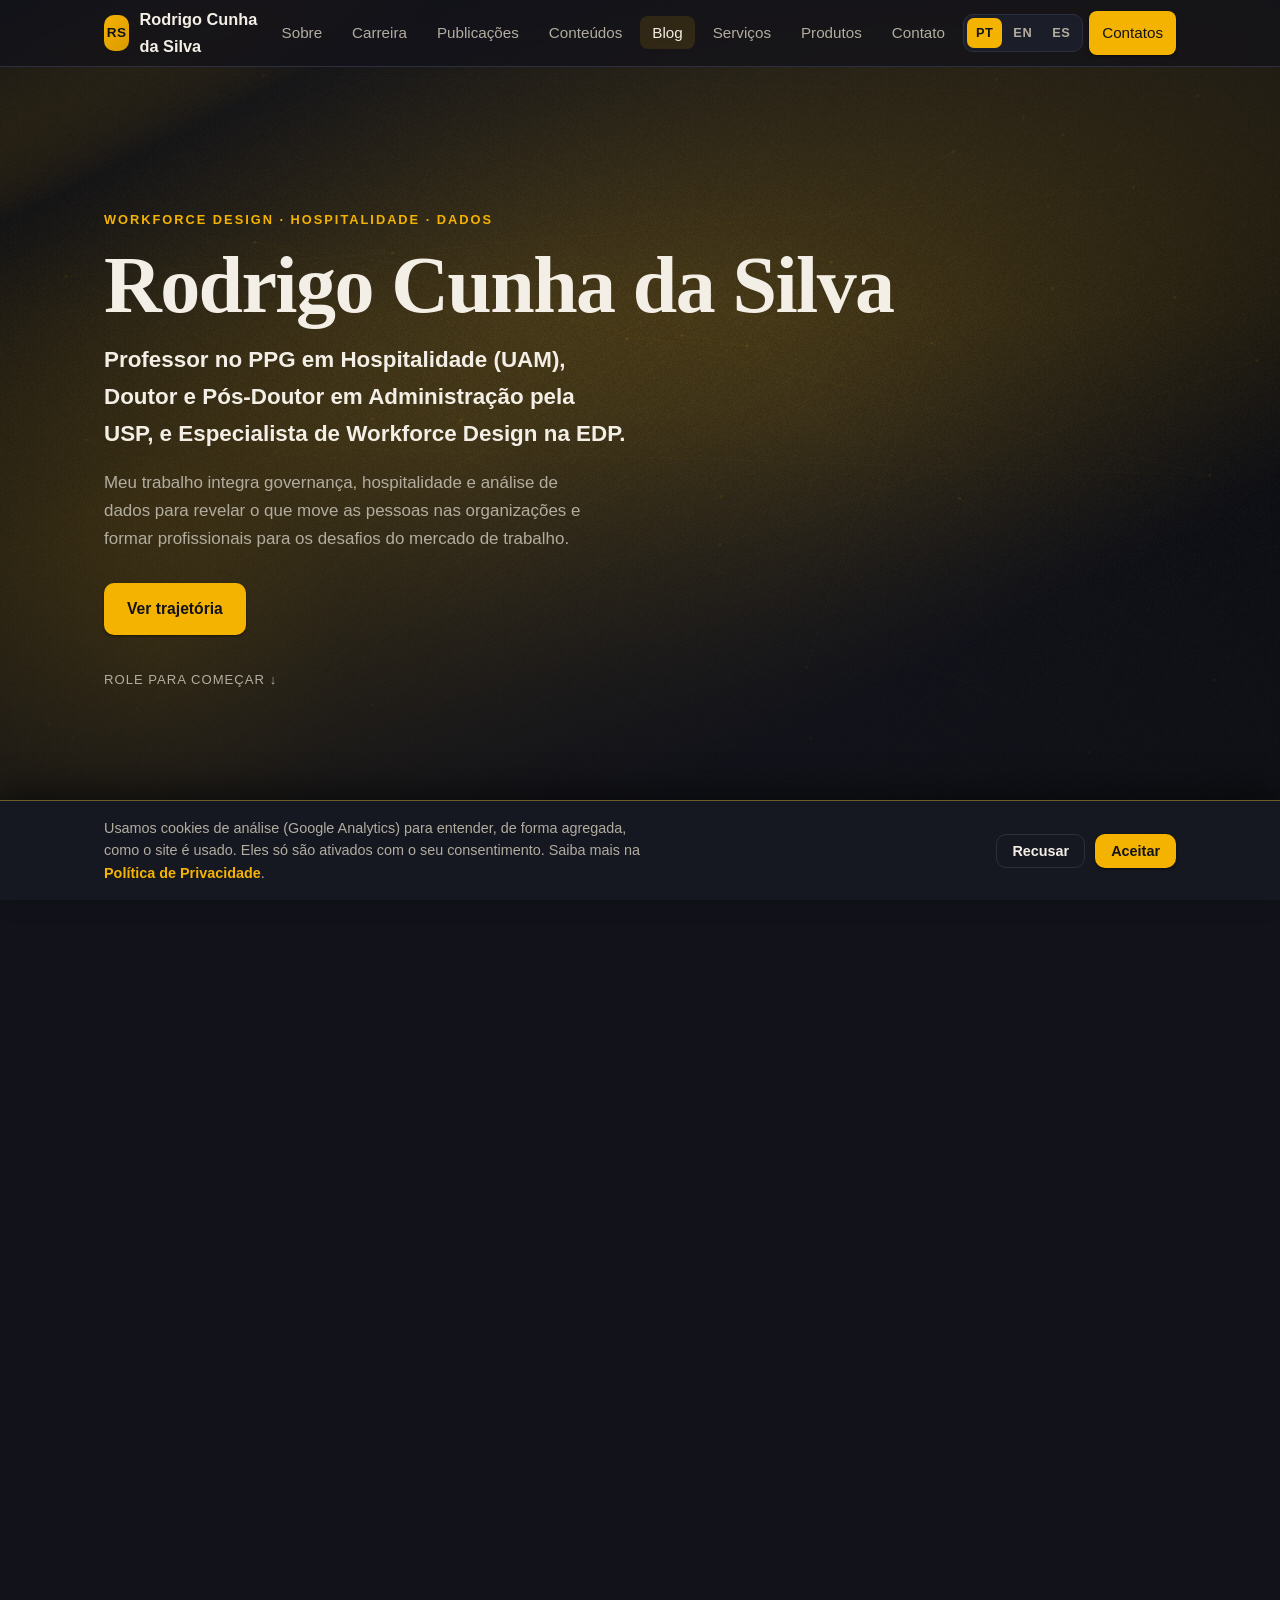
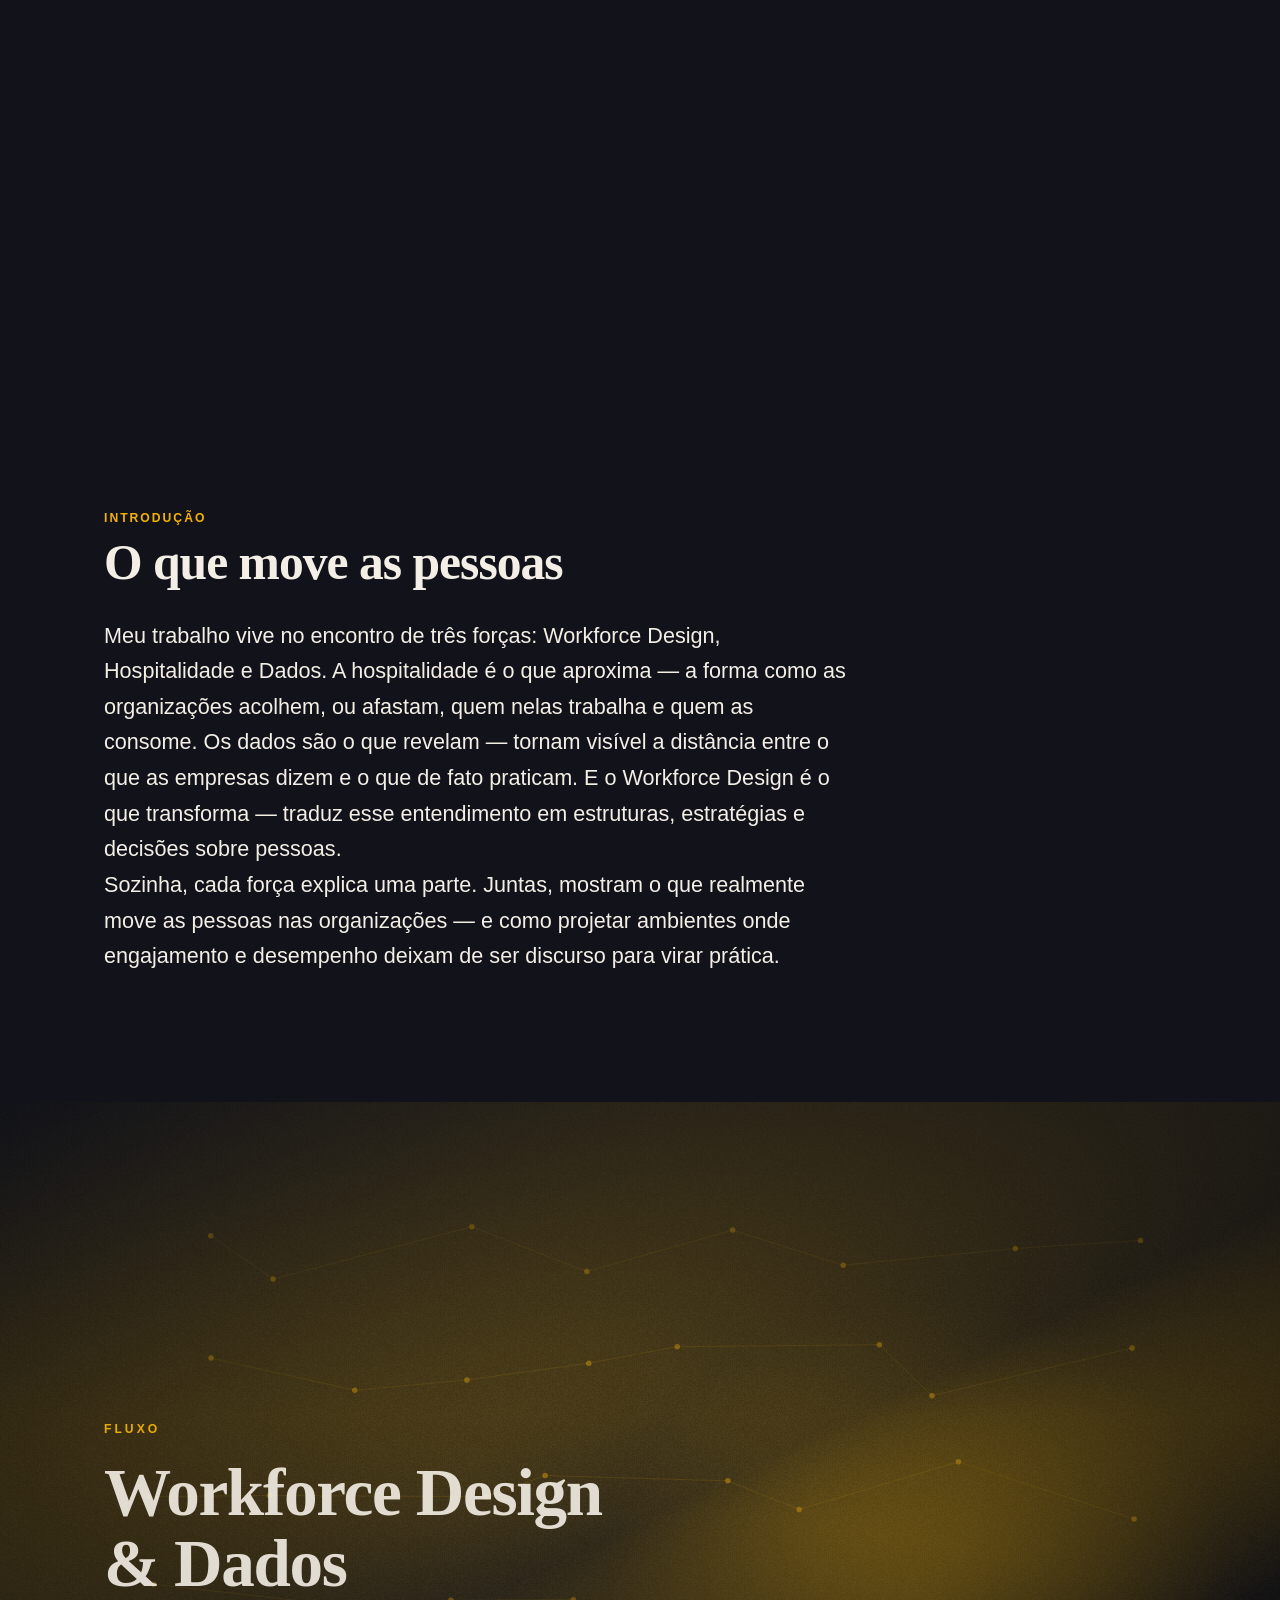
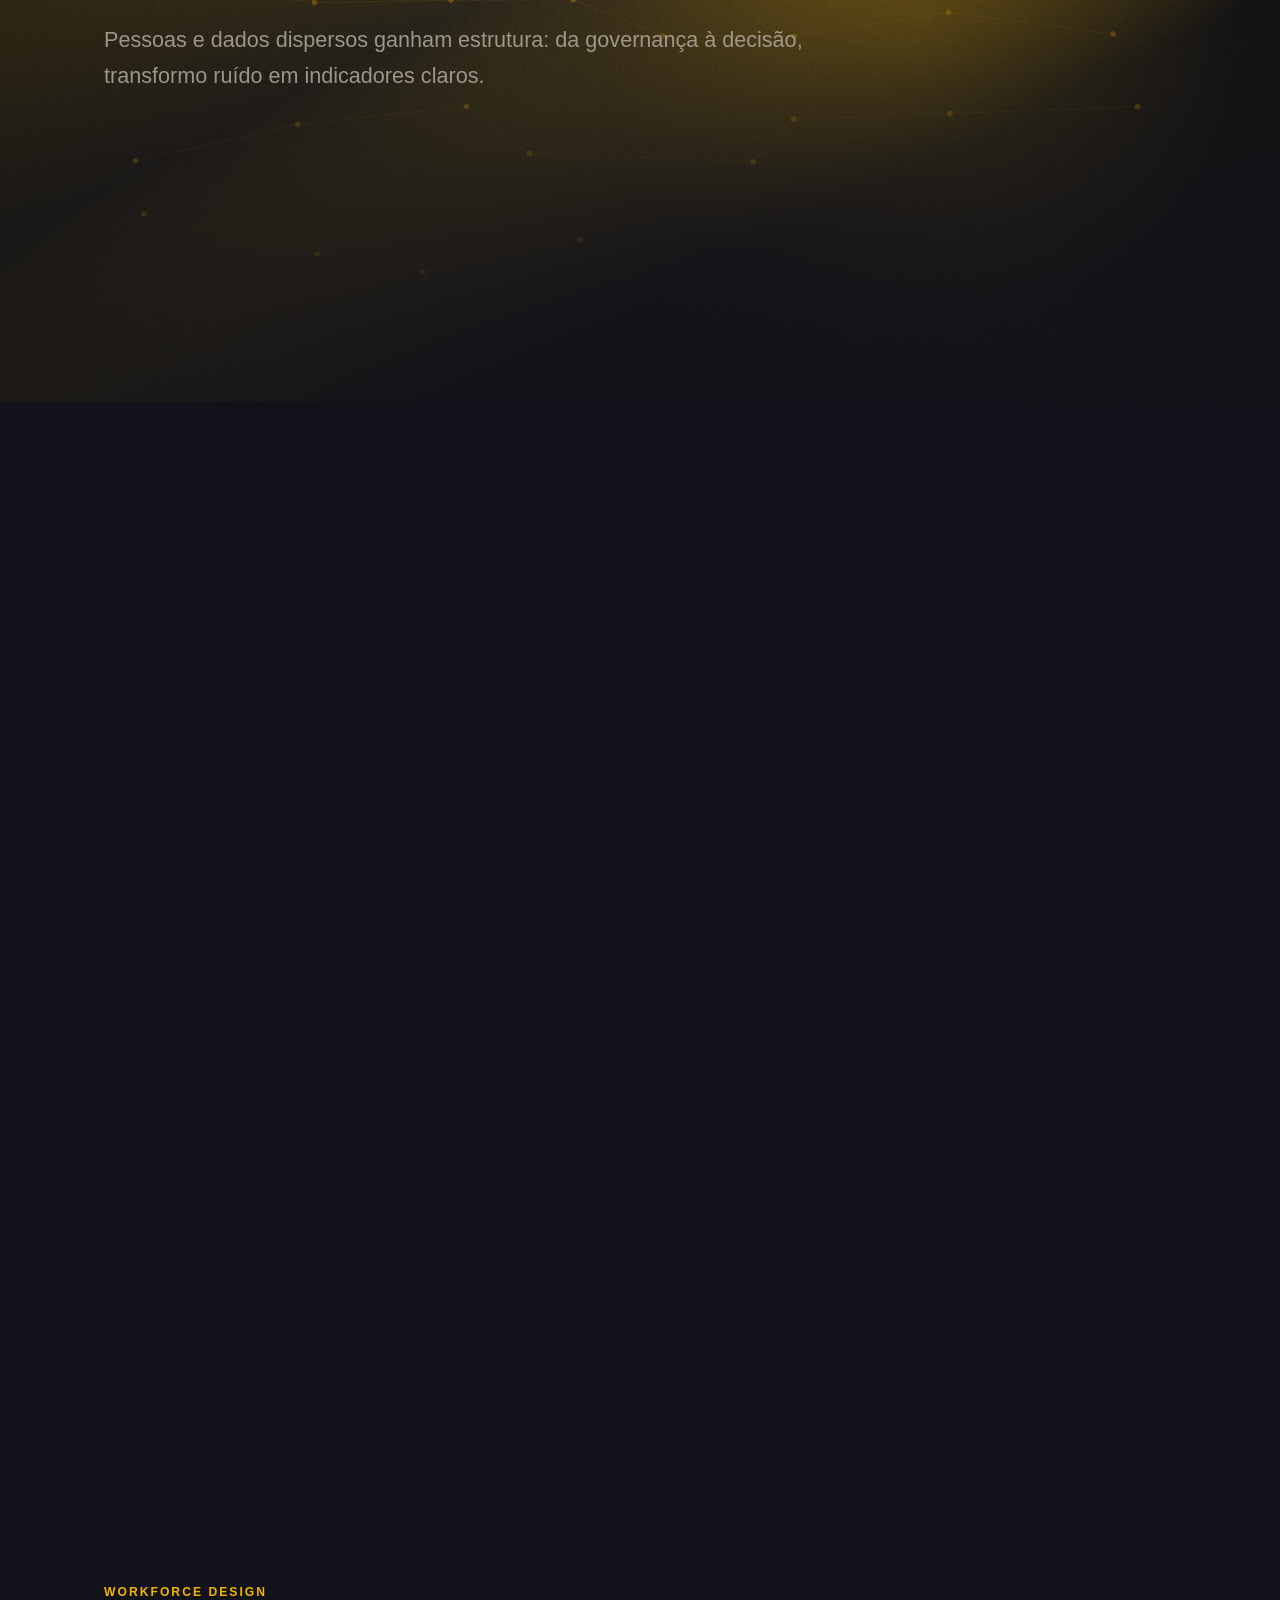
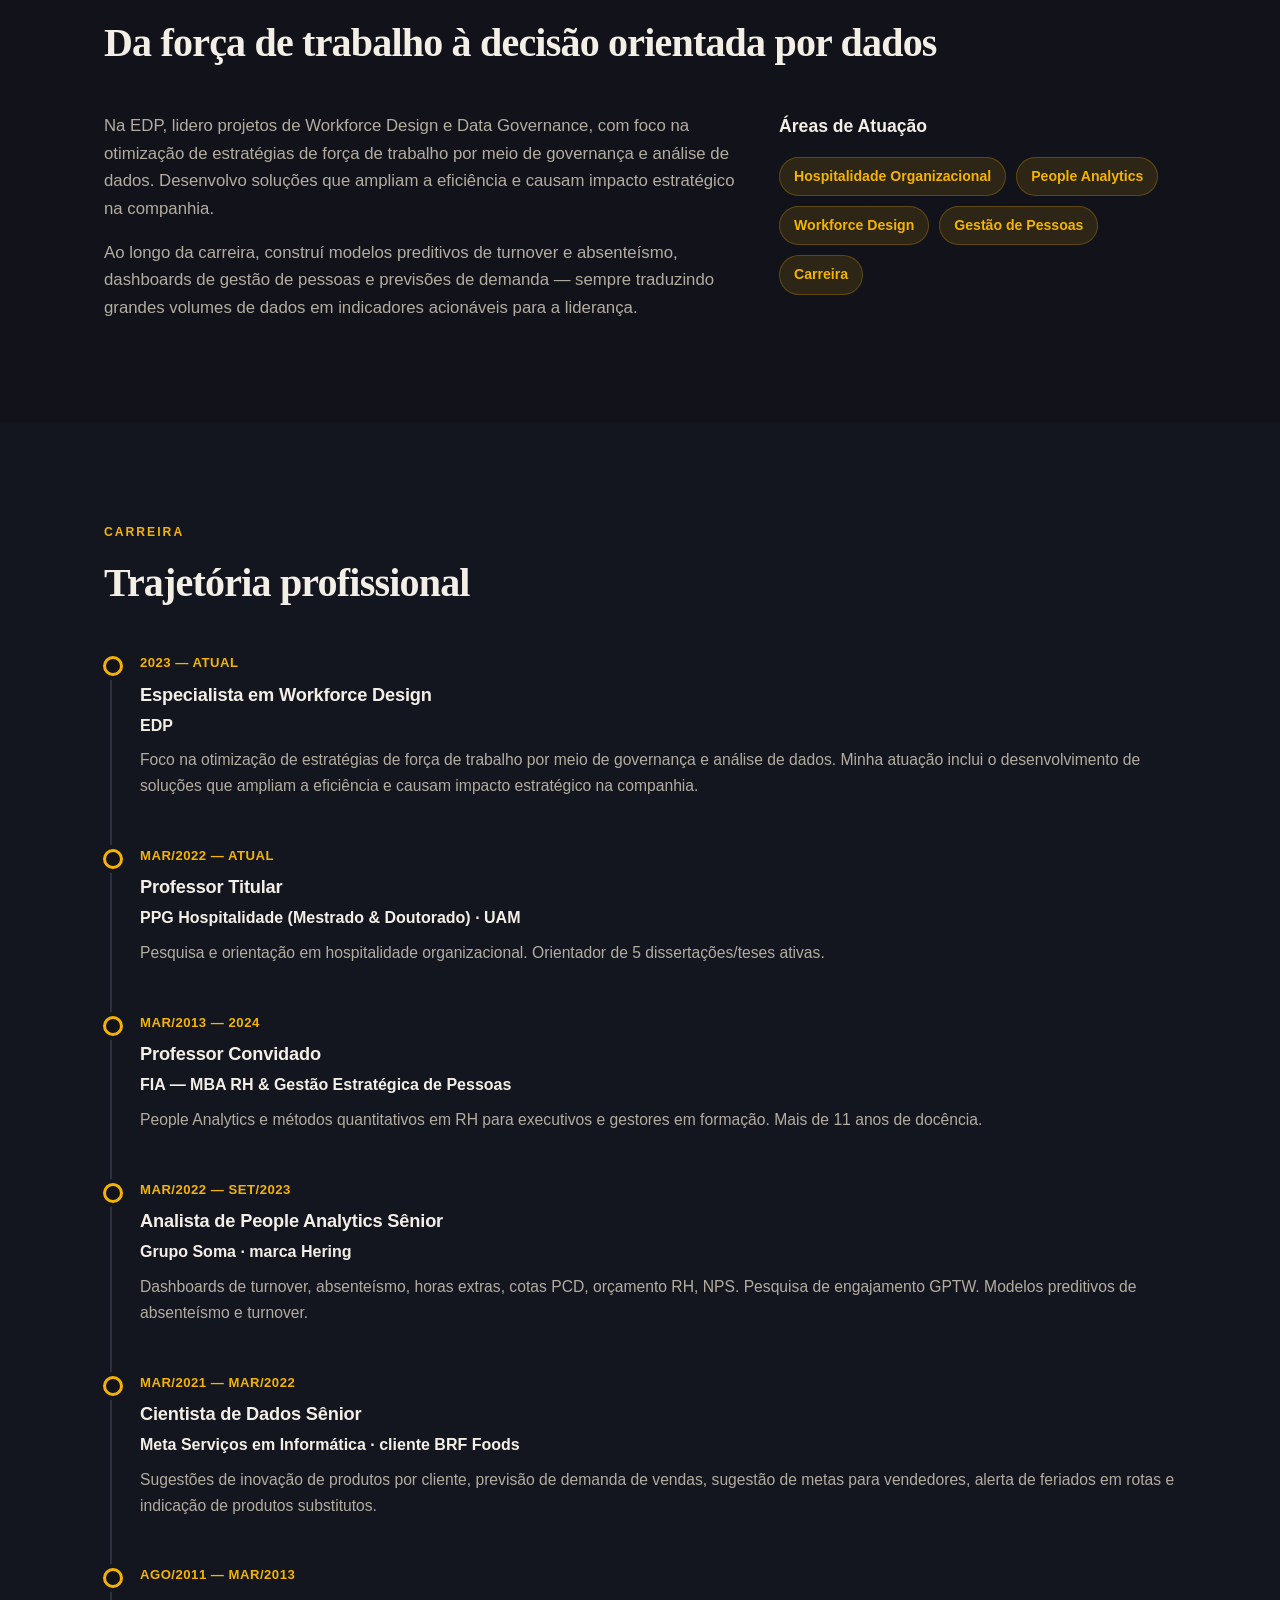
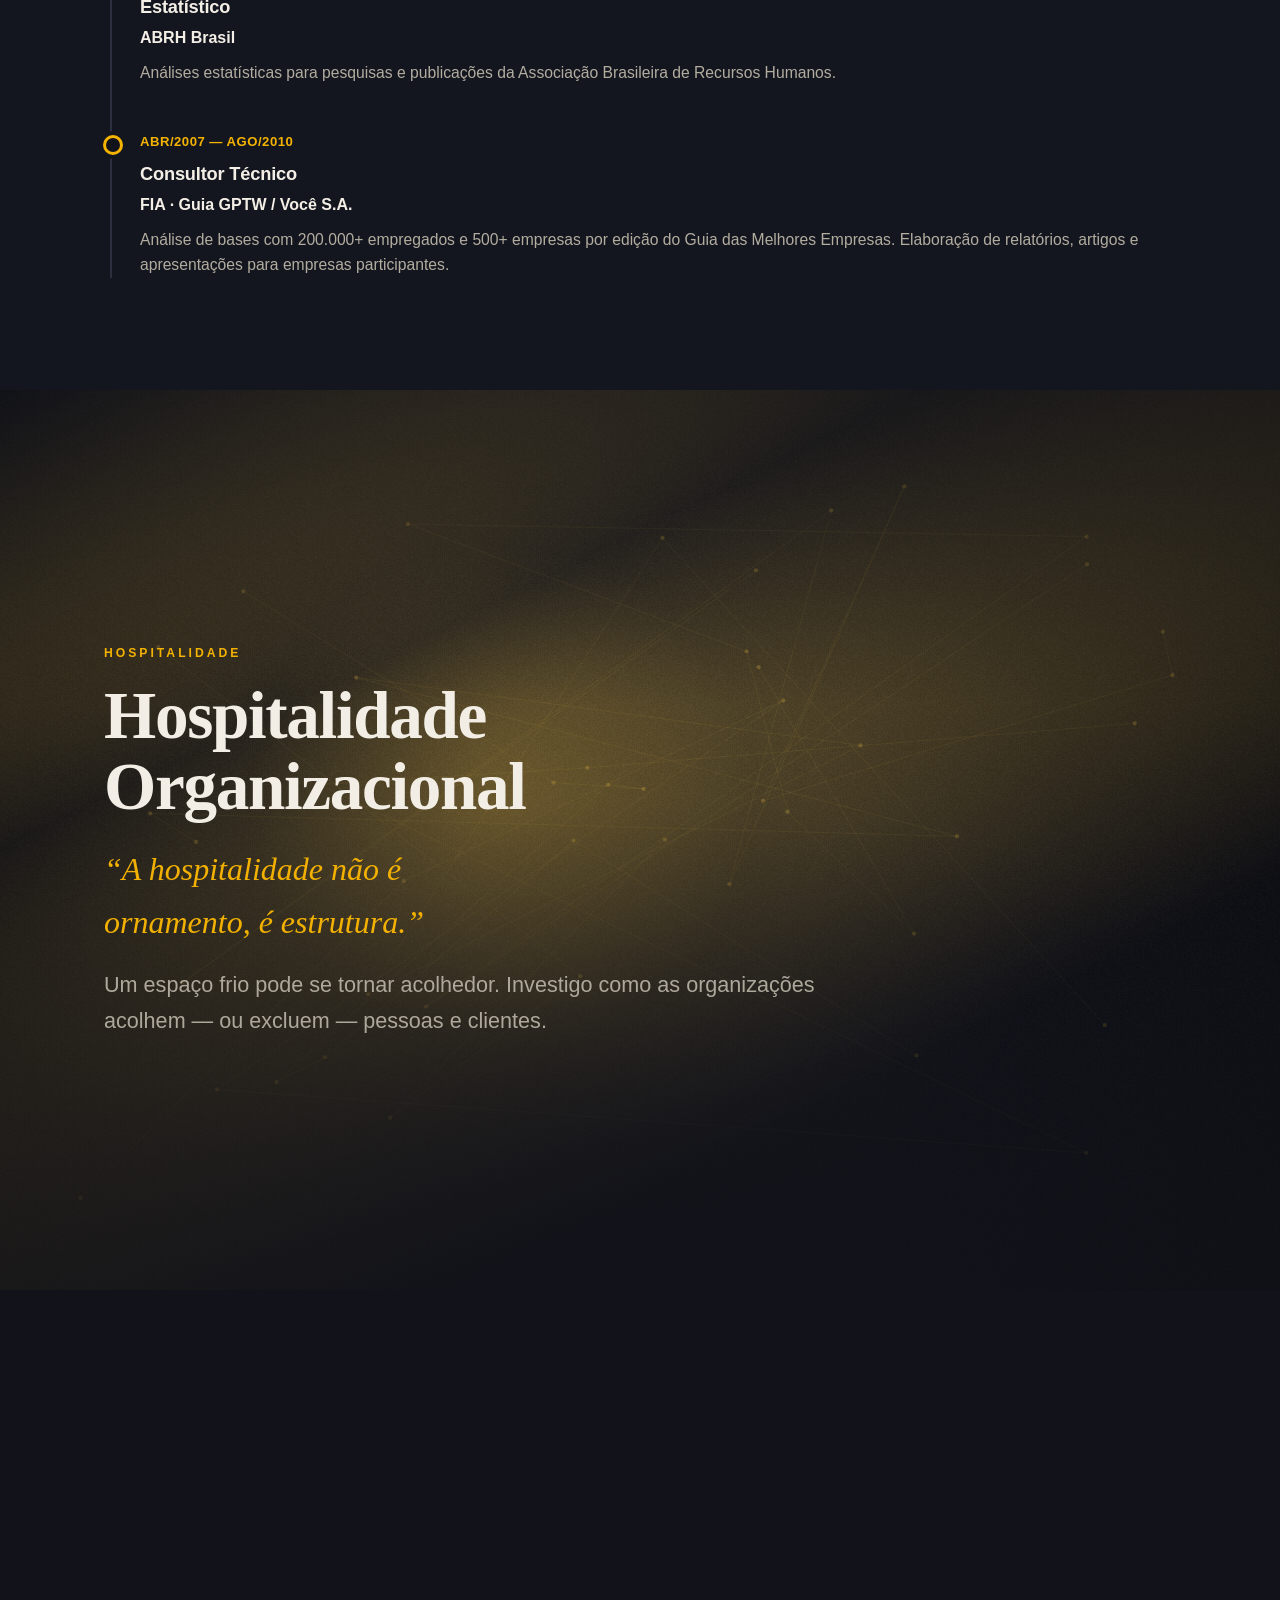
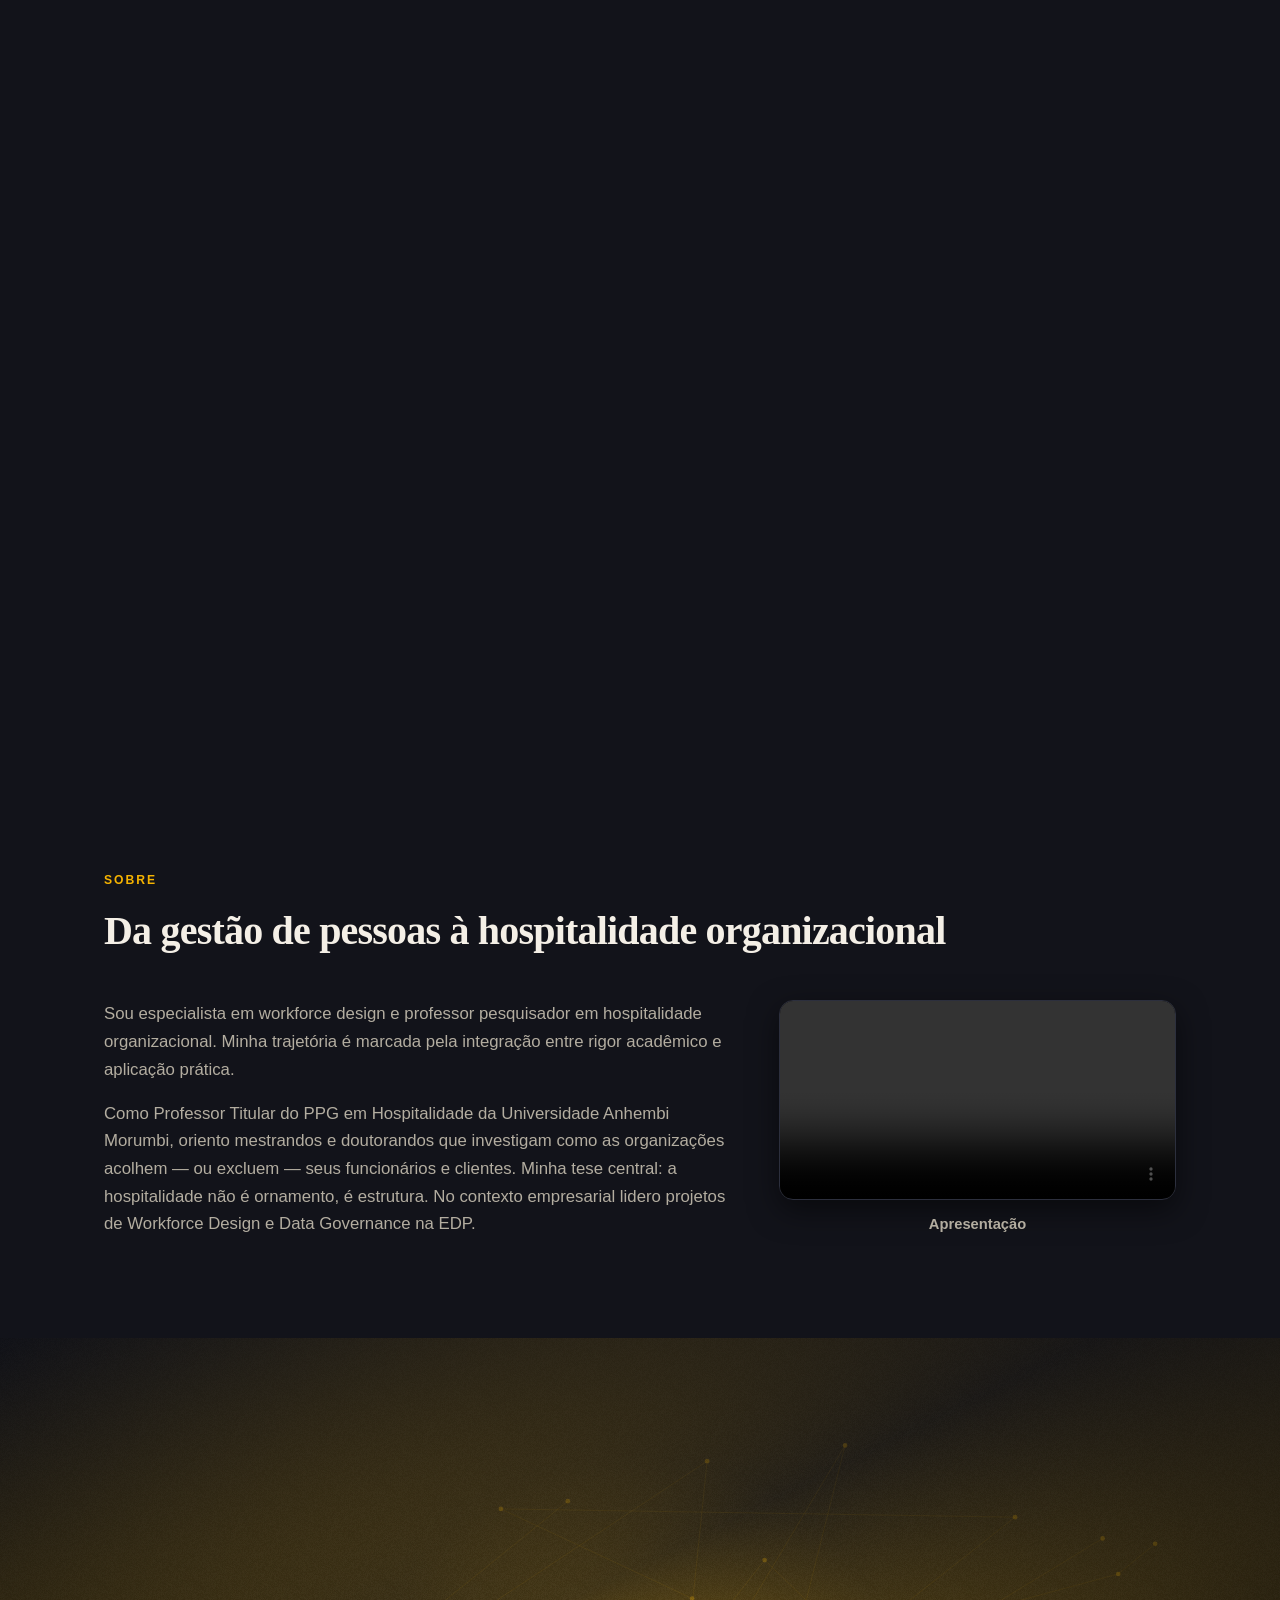
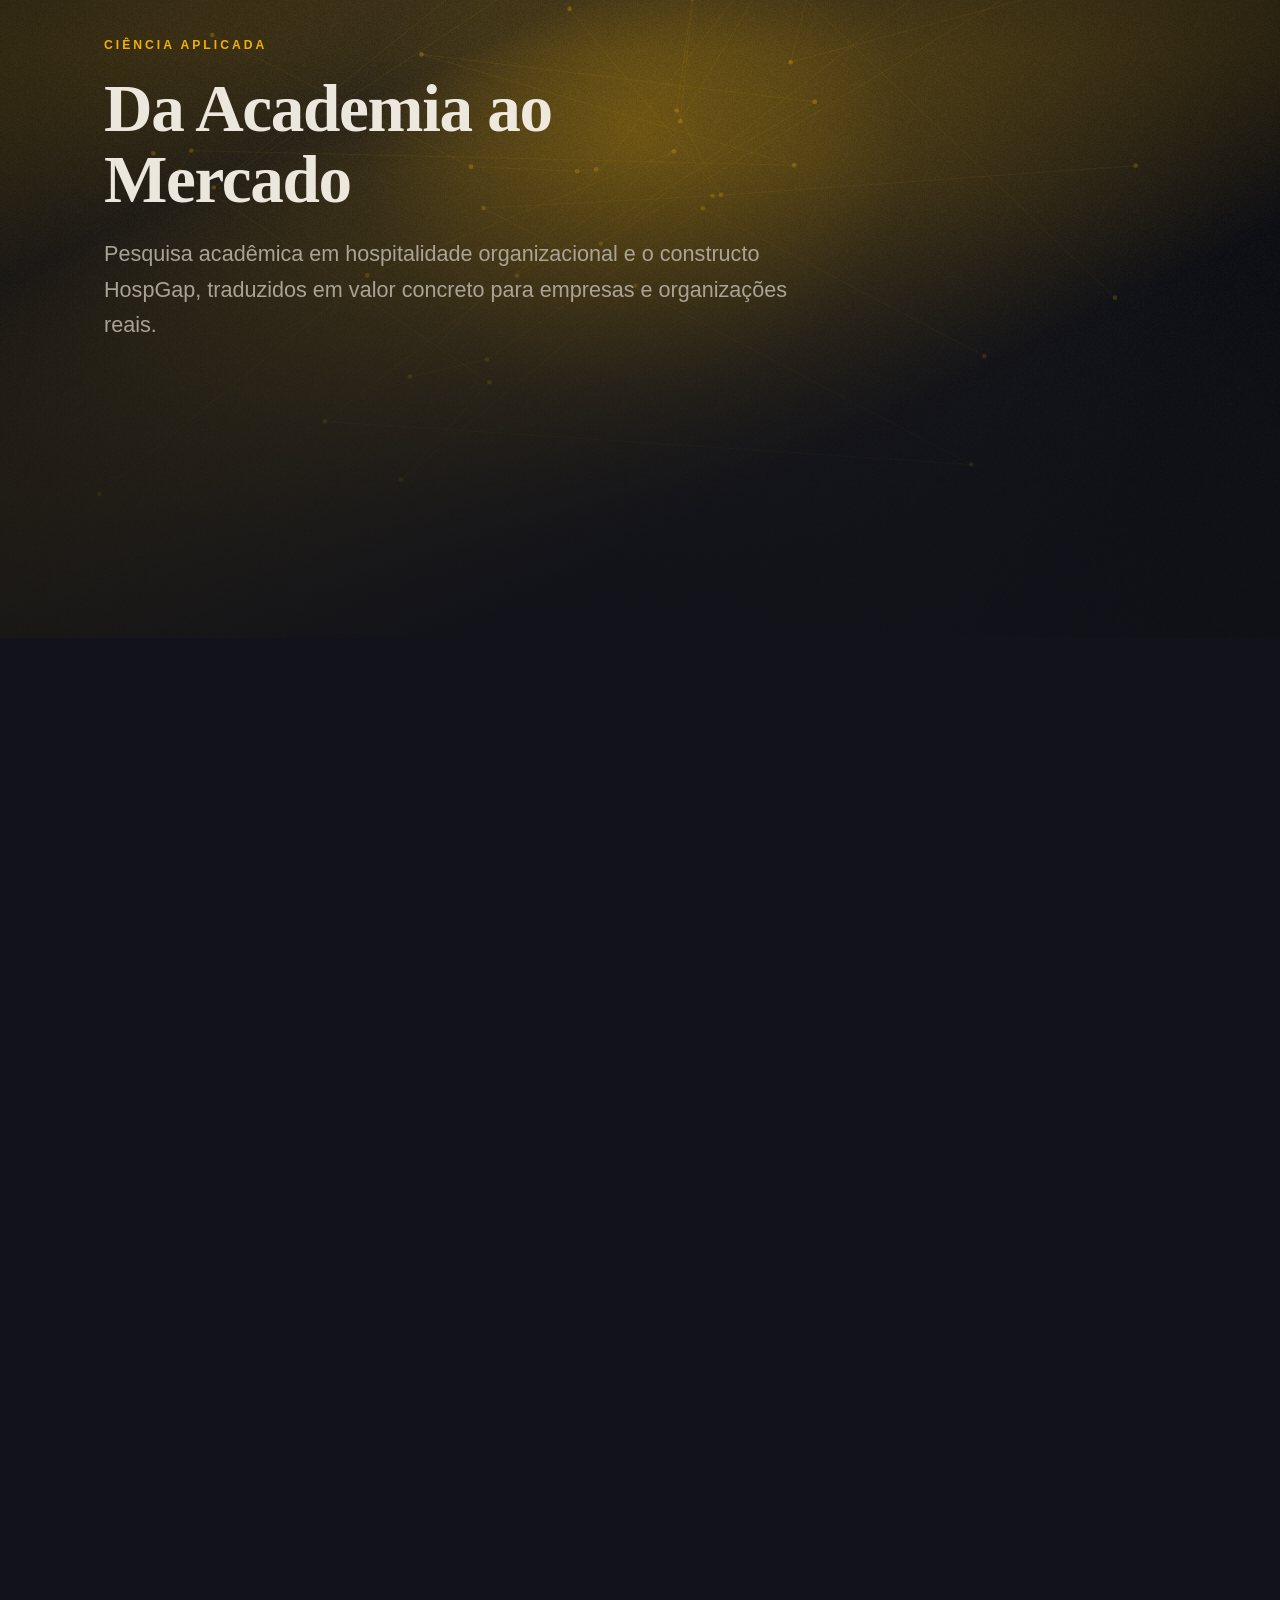
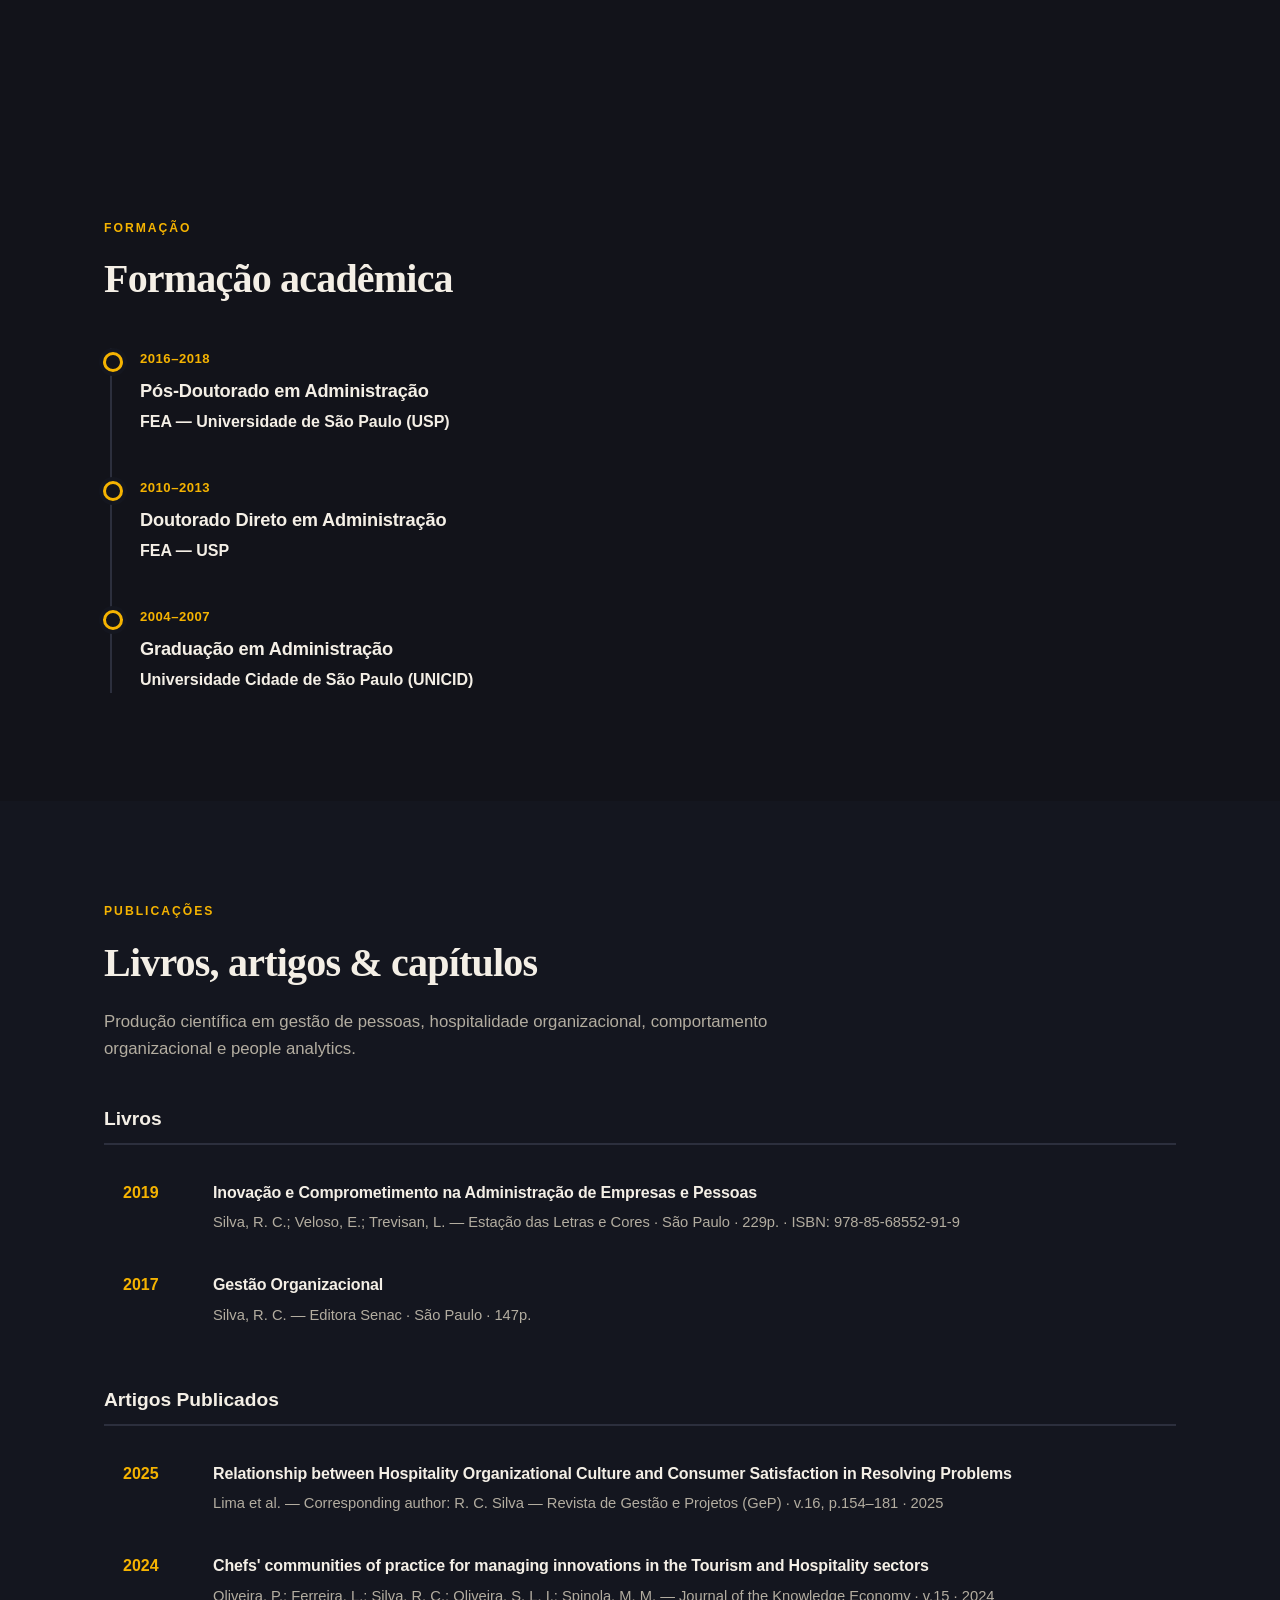
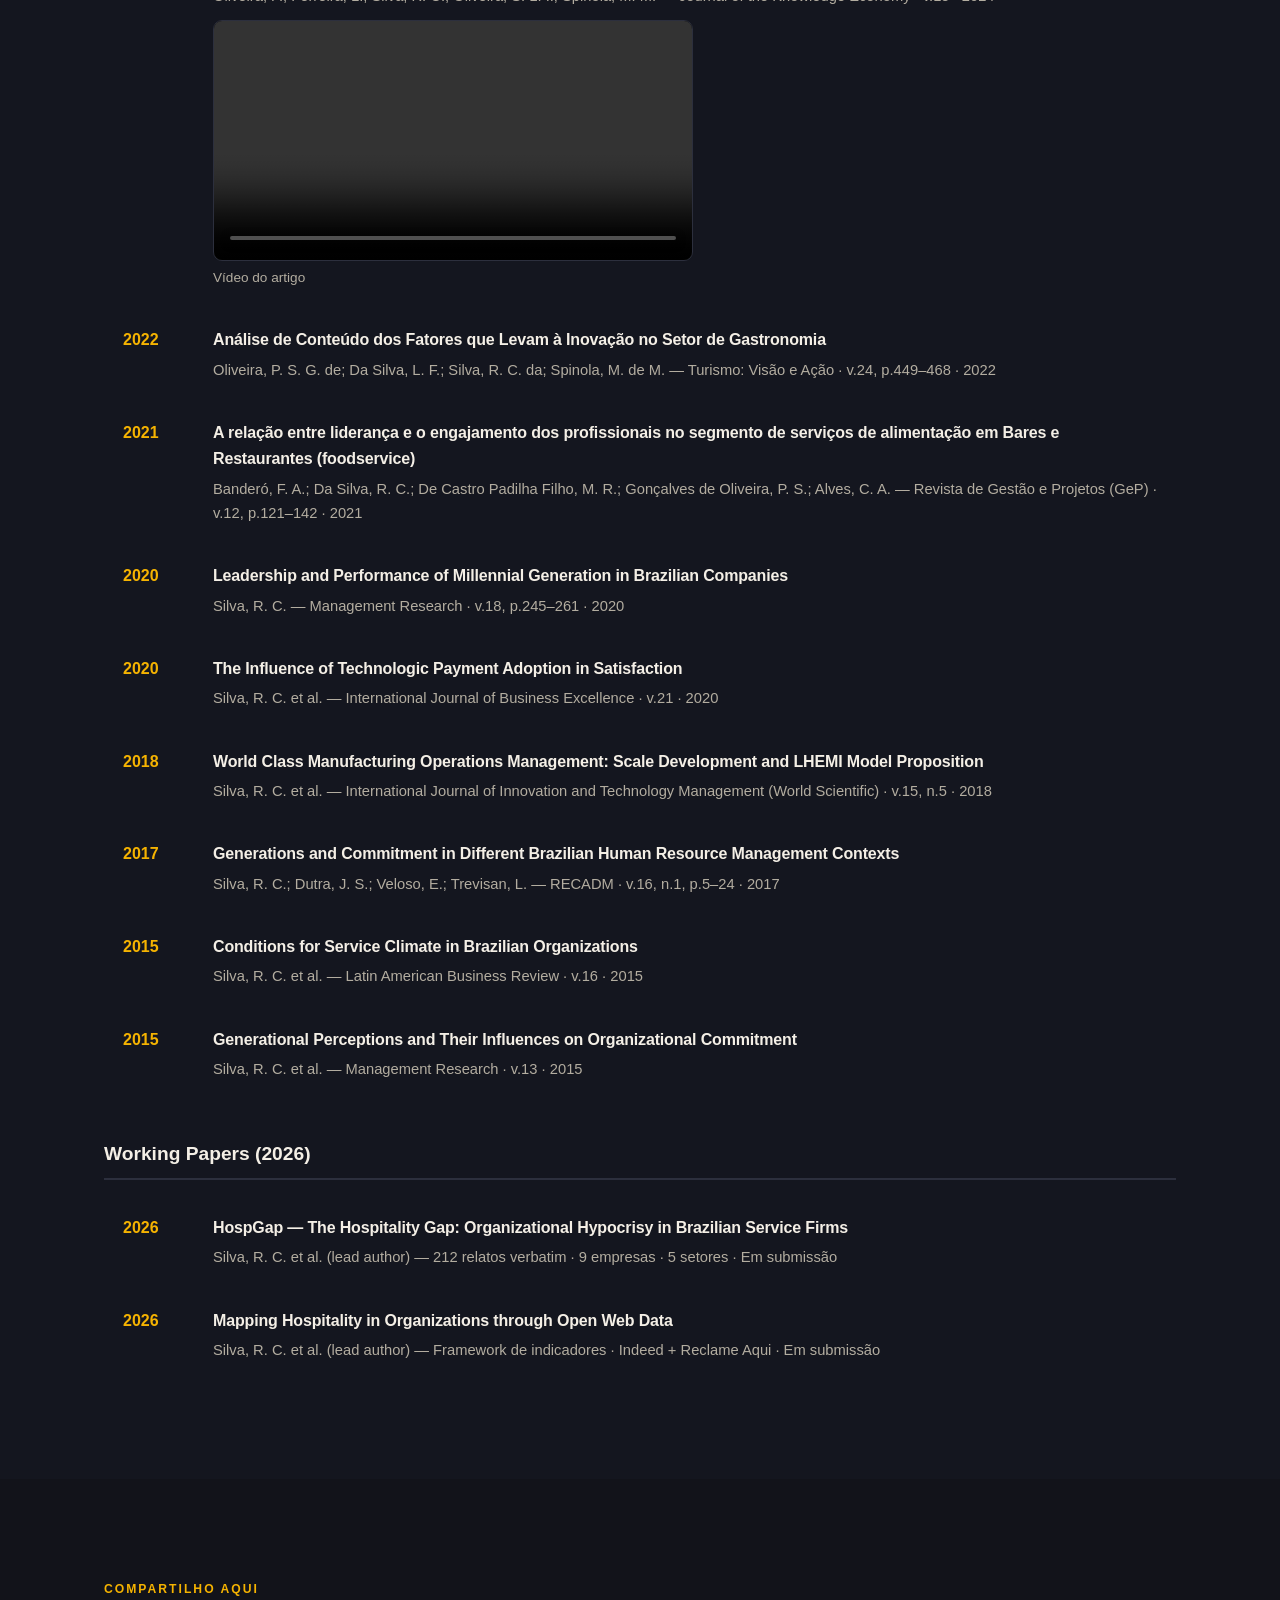
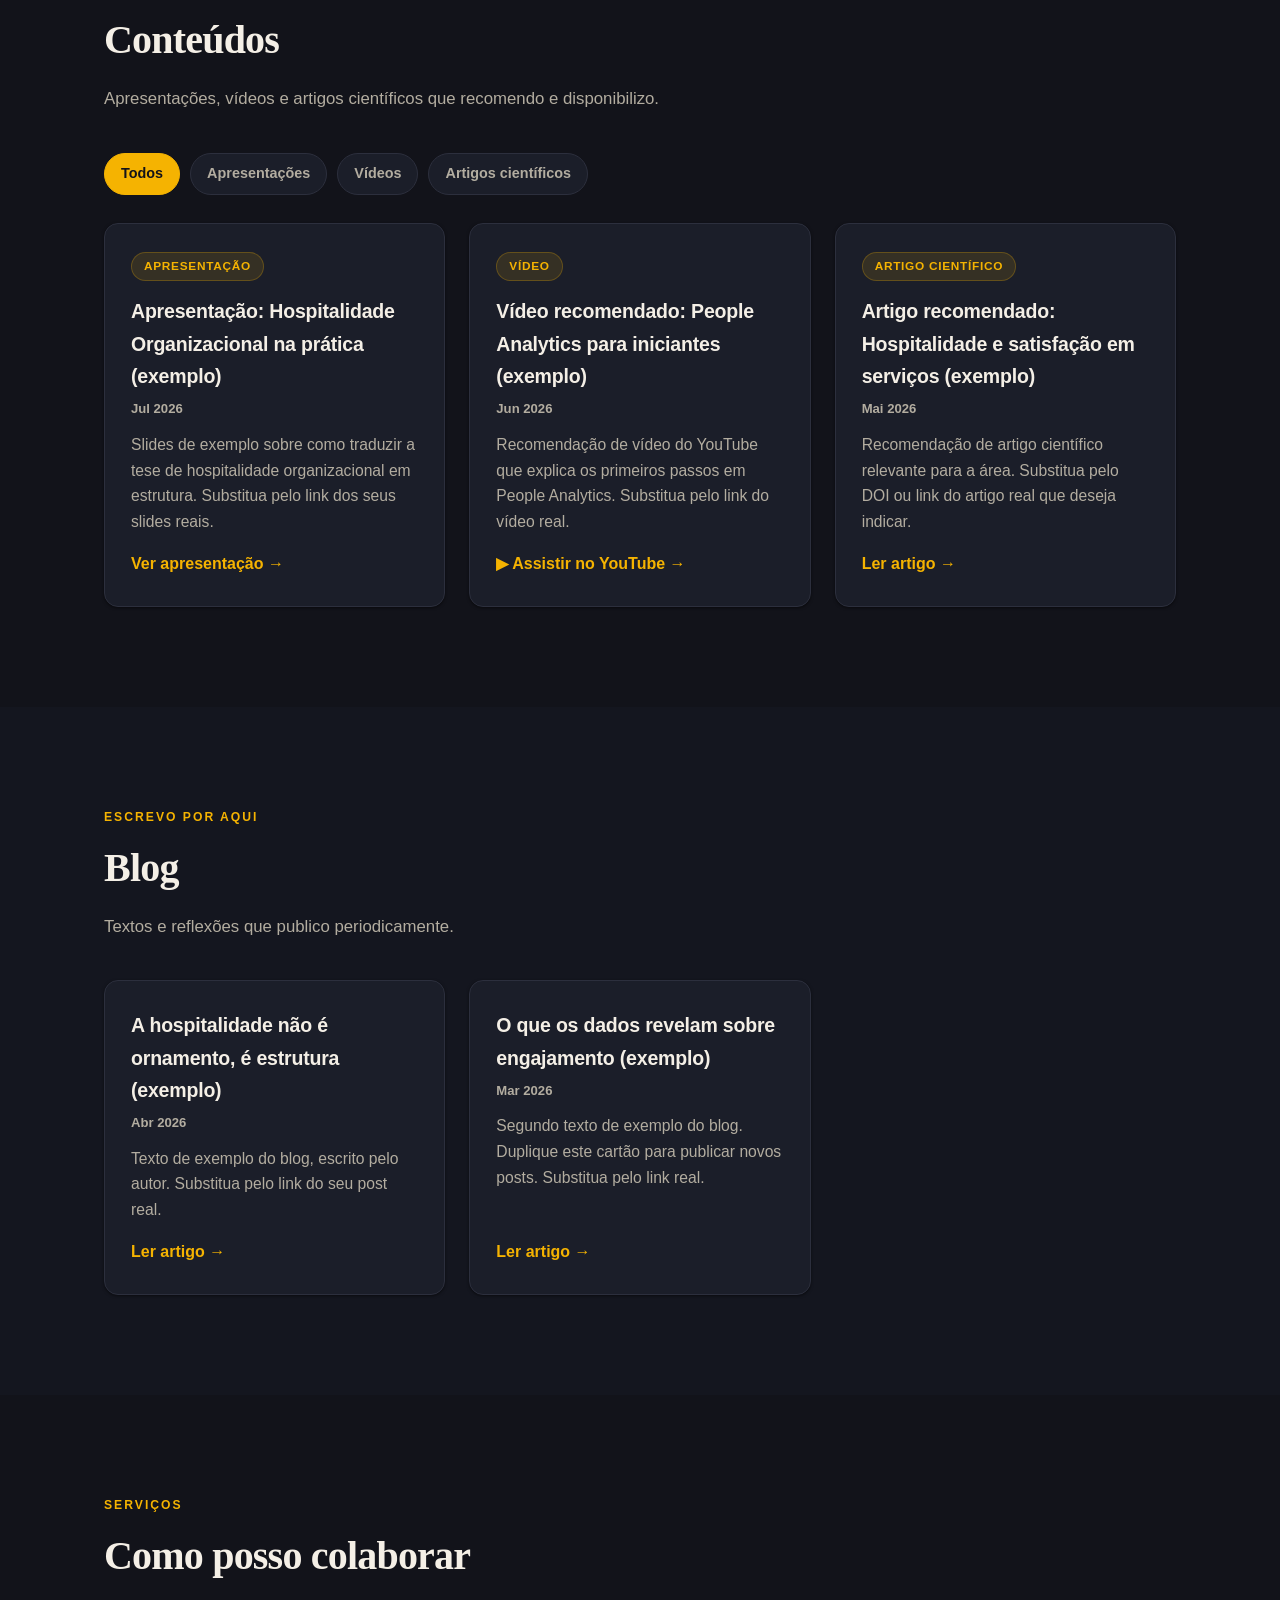
==== commit c91ff5ac: "Remove secao Projetos (redundante com Produtos) Co-Authored-By: Claude Opus 4.8 <noreply@anthropic.c" ====
--- a/index.html
+++ b/index.html
@@ -46,7 +46,6 @@
       <ul class="nav-links">
         <li><a href="#sobre" data-pt="Sobre" data-en="About" data-es="Sobre">Sobre</a></li>
         <li><a href="#carreira" data-pt="Carreira" data-en="Career" data-es="Carrera">Carreira</a></li>
-        <li><a href="#pesquisas" data-pt="Projetos" data-en="Projects" data-es="Proyectos">Projetos</a></li>
         <li><a href="#publicacoes" data-pt="Publicações" data-en="Publications" data-es="Publicaciones">Publicações</a></li>
         <li><a href="#conteudos" data-pt="Conteúdos" data-en="Content" data-es="Contenidos">Conteúdos</a></li>
         <li><a href="#blog" data-pt="Blog" data-en="Blog" data-es="Blog">Blog</a></li>
@@ -403,88 +402,6 @@
             </video>
             <figcaption class="about-video-caption" data-pt="Apresentação" data-en="Introduction" data-es="Presentación">Apresentação</figcaption>
           </figure>
-        </div>
-      </div>
-    </section>
-
-    <!-- Conteúdo real — Projetos / Pesquisas -->
-    <section id="pesquisas" class="section section-alt" aria-labelledby="pesquisas-title">
-      <div class="container">
-        <p class="section-eyebrow" data-pt="Pesquisas" data-en="Research" data-es="Investigaciones">Pesquisas</p>
-        <h2 id="pesquisas-title" class="section-title" data-pt="Projetos realizados e em desenvolvimento" data-en="Completed and ongoing projects" data-es="Proyectos realizados y en desarrollo">Projetos realizados e em desenvolvimento</h2>
-        <p class="section-subtitle"
-           data-pt="Pesquisa em hospitalidade organizacional e People Analytics. O projeto HospGap analisa 212 relatos verbatim de 9 empresas em 5 setores."
-           data-en="Research in organizational hospitality and People Analytics. The HospGap project analyzes 212 verbatim accounts from 9 companies across 5 sectors."
-           data-es="Investigación en hospitalidad organizacional y People Analytics. El proyecto HospGap analiza 212 relatos verbatim de 9 empresas en 5 sectores.">
-          Pesquisa em hospitalidade organizacional e People Analytics. O projeto HospGap analisa 212
-          relatos verbatim de 9 empresas em 5 setores.
-        </p>
-
-        <div class="cards-grid">
-          <!-- Sistema A -->
-          <article class="card project-card system-card">
-            <div class="card-icon" aria-hidden="true">👤</div>
-            <h3 class="project-title" data-pt="Sistema de Avaliação de Hospitalidade Individual" data-en="Individual Hospitality Assessment System" data-es="Sistema de Evaluación de Hospitalidad Individual">Sistema de Avaliação de Hospitalidade Individual</h3>
-            <p class="card-desc"
-               data-pt="Voltado ao próprio profissional: oferece um olhar sobre como ele está nessa competência de hospitalidade — como acolhe e é percebido no dia a dia. Instrumento para diagnóstico da hospitalidade percebida no nível do indivíduo. Deriva do trabalho de análise verbatim do HospGap, traduzindo relatos e percepções em indicadores claros sobre como cada pessoa é acolhida — ou não — em sua organização."
-               data-en="Aimed at the professional themselves: it offers a lens on how they stand in this hospitality competency — how they welcome and are perceived day to day. An instrument for diagnosing perceived hospitality at the individual level. Derived from the HospGap verbatim analysis work, translating accounts and perceptions into clear indicators of how each person is welcomed — or not — in their organization."
-               data-es="Dirigido al propio profesional: ofrece una mirada sobre cómo está en esa competencia de hospitalidad — cómo acoge y es percibido en el día a día. Instrumento para el diagnóstico de la hospitalidad percibida a nivel del individuo. Deriva del trabajo de análisis verbatim del HospGap, traduciendo relatos y percepciones en indicadores claros sobre cómo cada persona es acogida — o no — en su organización.">
-              Voltado ao próprio profissional: oferece um olhar sobre como ele está nessa competência de
-              hospitalidade — como acolhe e é percebido no dia a dia. Instrumento para diagnóstico da
-              hospitalidade percebida no nível do indivíduo. Deriva do trabalho de análise verbatim do
-              HospGap, traduzindo relatos e percepções em indicadores claros sobre como cada pessoa é
-              acolhida — ou não — em sua organização.
-            </p>
-            <ul class="tags tags-sm">
-              <li class="tag" data-pt="Diagnóstico Individual" data-en="Individual Diagnosis" data-es="Diagnóstico Individual">Diagnóstico Individual</li>
-              <li class="tag">HospGap</li>
-              <li class="tag">Verbatim</li>
-            </ul>
-            <a href="https://rdgcdasilva.github.io/Insurance/hospitality-app/avaliacao-hospitalidade.html" class="card-link" target="_blank" rel="noopener" data-pt="Acessar sistema →" data-en="Open system →" data-es="Acceder al sistema →">Acessar sistema →</a>
-          </article>
-
-          <!-- Sistema B -->
-          <article class="card project-card system-card">
-            <div class="card-icon" aria-hidden="true">🏛️</div>
-            <h3 class="project-title" data-pt="Sistema de Avaliação de Hospitalidade Organizacional" data-en="Organizational Hospitality Assessment System" data-es="Sistema de Evaluación de Hospitalidad Organizacional">Sistema de Avaliação de Hospitalidade Organizacional</h3>
-            <p class="card-desc"
-               data-pt="Voltado a dirigentes de empresas que querem conhecer o posicionamento da organização no modelo de hospitalidade organizacional desenvolvido por Rodrigo, e como ela se situa em relação aos concorrentes e ao setor em que atua. Mapeamento da hospitalidade organizacional a partir de dados públicos (Indeed/Glassdoor + Reclame Aqui). Operacionaliza o constructo HospGap como um sistema de indicadores mensuráveis, permitindo o diagnóstico comparativo entre empresas e setores."
-               data-en="Aimed at company executives who want to understand the organization's positioning within Rodrigo's organizational hospitality model, and how it stands relative to competitors and its sector. Mapping of organizational hospitality from public data (Indeed/Glassdoor + Reclame Aqui). It operationalizes the HospGap construct as a system of measurable indicators, enabling comparative diagnosis across companies and sectors."
-               data-es="Dirigido a directivos de empresas que quieren conocer el posicionamiento de la organización en el modelo de hospitalidad organizacional desarrollado por Rodrigo, y cómo se sitúa en relación con los competidores y el sector en que actúa. Mapeo de la hospitalidad organizacional a partir de datos públicos (Indeed/Glassdoor + Reclame Aqui). Operacionaliza el constructo HospGap como un sistema de indicadores medibles, permitiendo el diagnóstico comparativo entre empresas y sectores.">
-              Voltado a dirigentes de empresas que querem conhecer o posicionamento da organização no
-              modelo de hospitalidade organizacional desenvolvido por Rodrigo, e como ela se situa em
-              relação aos concorrentes e ao setor em que atua. Mapeamento da hospitalidade organizacional a
-              partir de dados públicos (Indeed/Glassdoor + Reclame Aqui). Operacionaliza o constructo
-              HospGap como um sistema de indicadores mensuráveis, permitindo o diagnóstico comparativo entre
-              empresas e setores.
-            </p>
-            <ul class="tags tags-sm">
-              <li class="tag" data-pt="Dados Públicos" data-en="Public Data" data-es="Datos Públicos">Dados Públicos</li>
-              <li class="tag">NLP</li>
-              <li class="tag" data-pt="Diagnóstico Organizacional" data-en="Organizational Diagnosis" data-es="Diagnóstico Organizacional">Diagnóstico Organizacional</li>
-            </ul>
-            <a href="https://rdgcdasilva.github.io/Insurance/mapeamento-hospitalidade.html" class="card-link" target="_blank" rel="noopener" data-pt="Acessar sistema →" data-en="Open system →" data-es="Acceder al sistema →">Acessar sistema →</a>
-          </article>
-
-          <!-- Guia de IA para Pequenas Empresas -->
-          <article class="card project-card system-card">
-            <div class="card-icon" aria-hidden="true">📘</div>
-            <h3 class="project-title" data-pt="Guia Fácil de IA para Pequenas Empresas" data-en="Easy AI Guide for Small Businesses" data-es="Guía Fácil de IA para Pequeñas Empresas">Guia Fácil de IA para Pequenas Empresas</h3>
-            <p class="card-desc"
-               data-pt="Guia prático e sem jargão que ensina pequenos empreendedores a usar IA com o Claude no dia a dia — dos primeiros passos à construção de um 'segundo cérebro' que organiza o conhecimento do negócio e automatiza tarefas."
-               data-en="A practical, jargon-free guide that teaches small-business owners to use AI with Claude day to day — from the first steps to building a 'second brain' that organizes business knowledge and automates tasks."
-               data-es="Guía práctica y sin jerga que enseña a los pequeños emprendedores a usar IA con Claude en el día a día — desde los primeros pasos hasta la construcción de un 'segundo cerebro' que organiza el conocimiento del negocio y automatiza tareas.">
-              Guia prático e sem jargão que ensina pequenos empreendedores a usar IA com o Claude no dia a
-              dia — dos primeiros passos à construção de um 'segundo cérebro' que organiza o conhecimento
-              do negócio e automatiza tarefas.
-            </p>
-            <ul class="tags tags-sm">
-              <li class="tag" data-pt="IA" data-en="AI" data-es="IA">IA</li>
-              <li class="tag" data-pt="Pequenas Empresas" data-en="Small Business" data-es="Pequeñas Empresas">Pequenas Empresas</li>
-              <li class="tag">Claude</li>
-            </ul>
-            <a href="#guia-gratis" class="card-link" data-pt="Baixar grátis com o formulário →" data-en="Download free via the form →" data-es="Descargar gratis con el formulario →">Baixar grátis com o formulário →</a>
-          </article>
         </div>
       </div>
     </section>
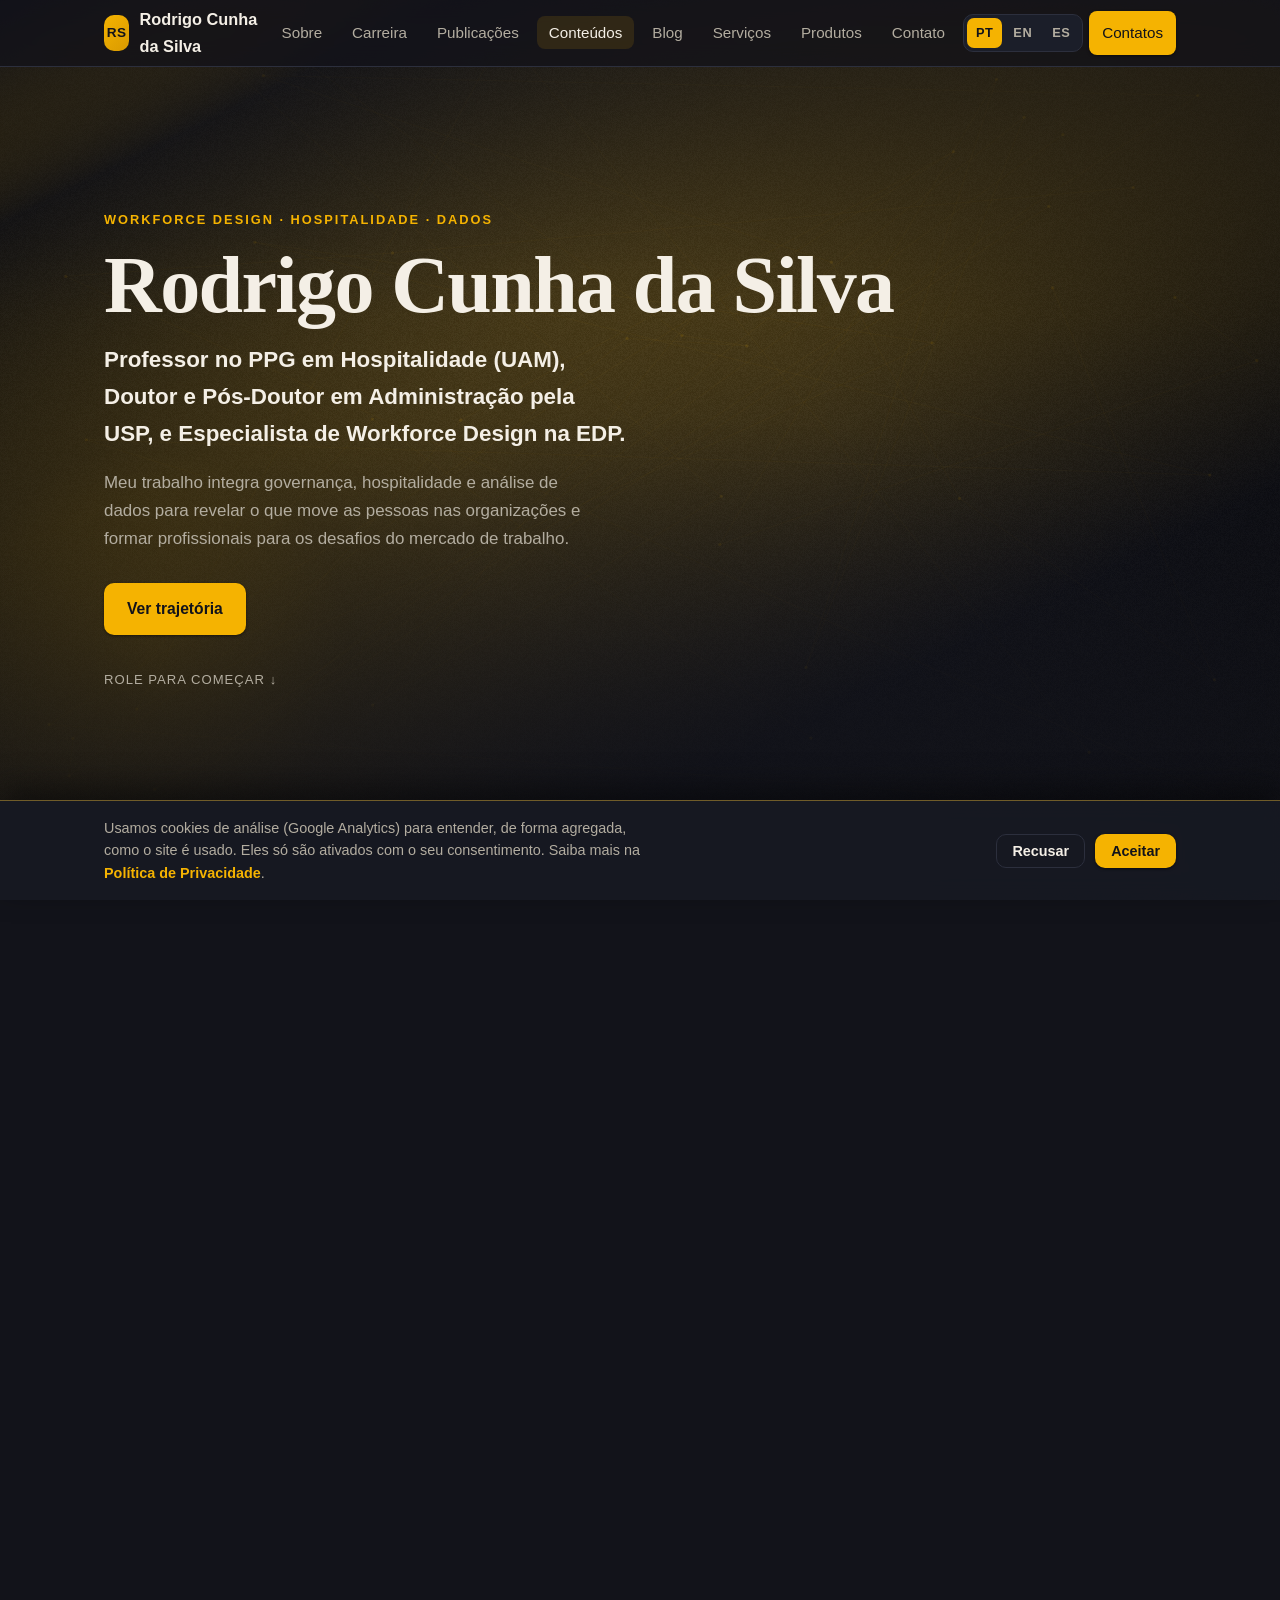
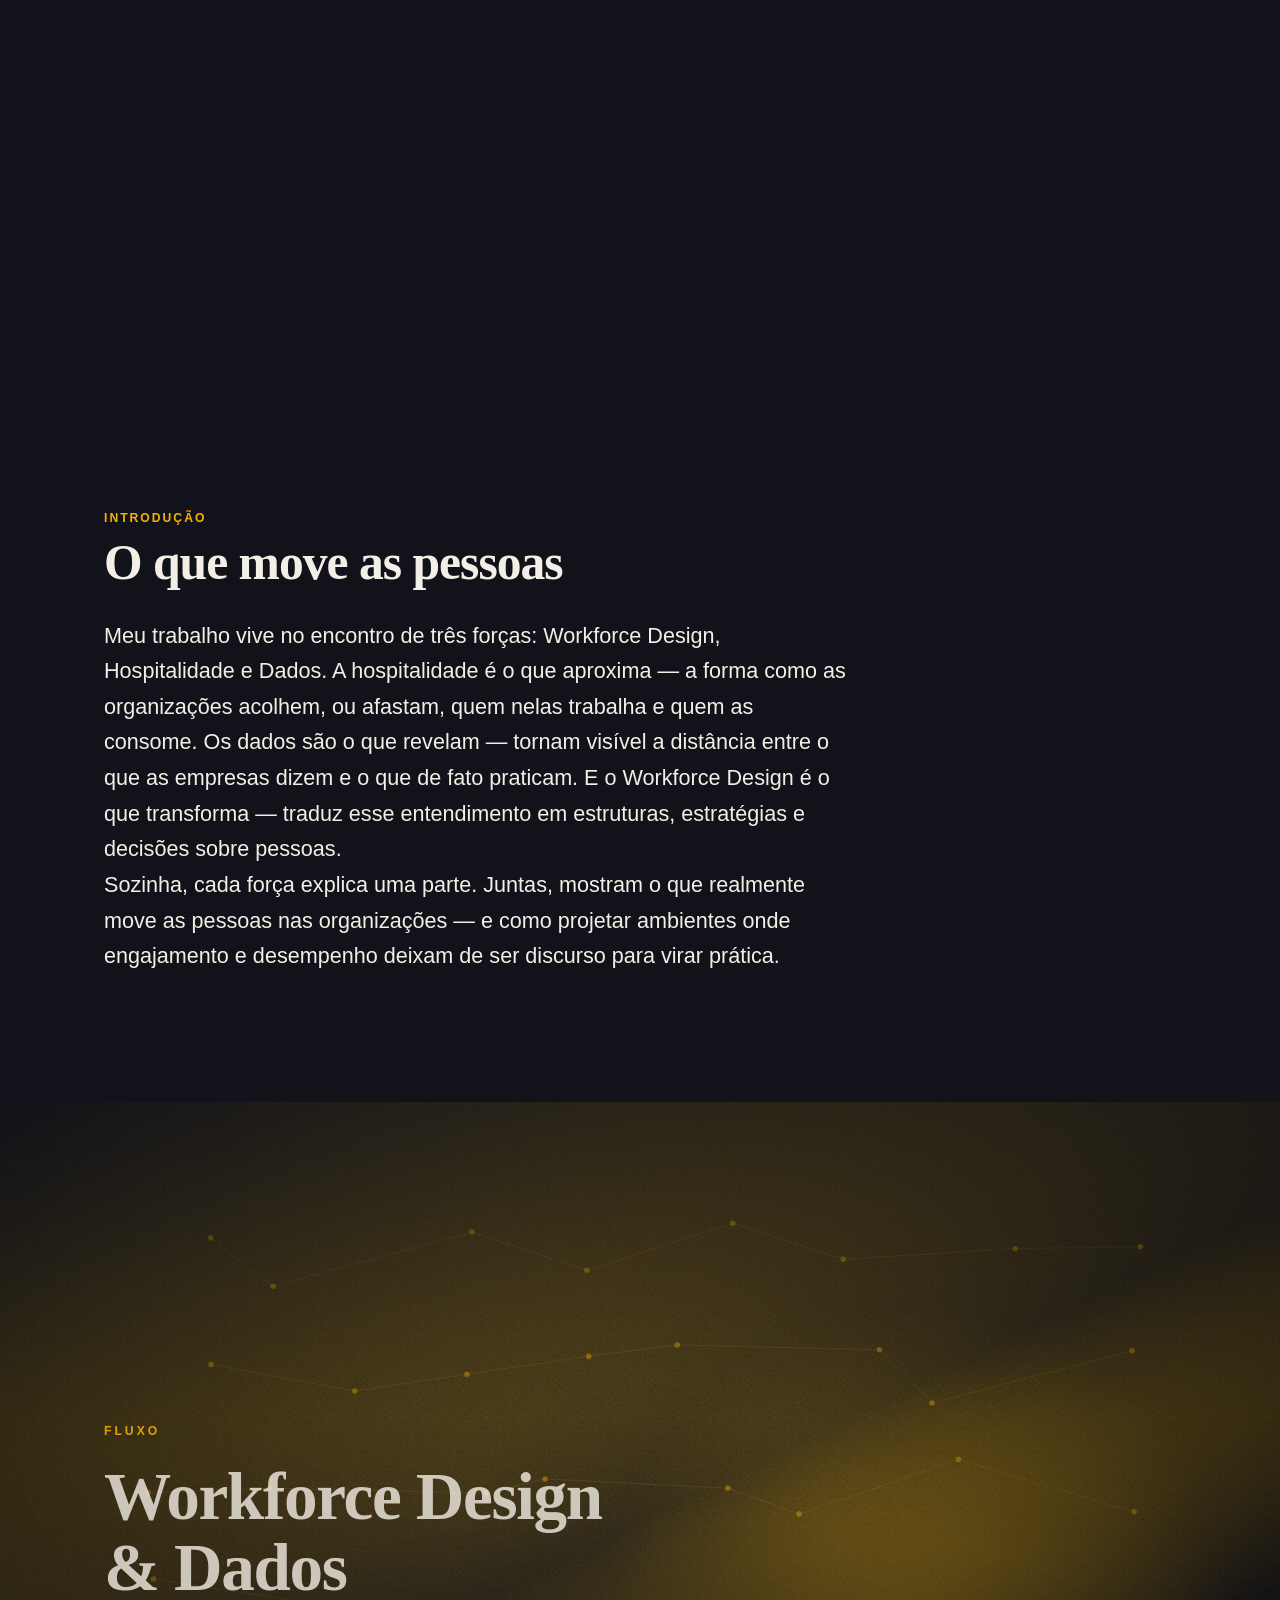
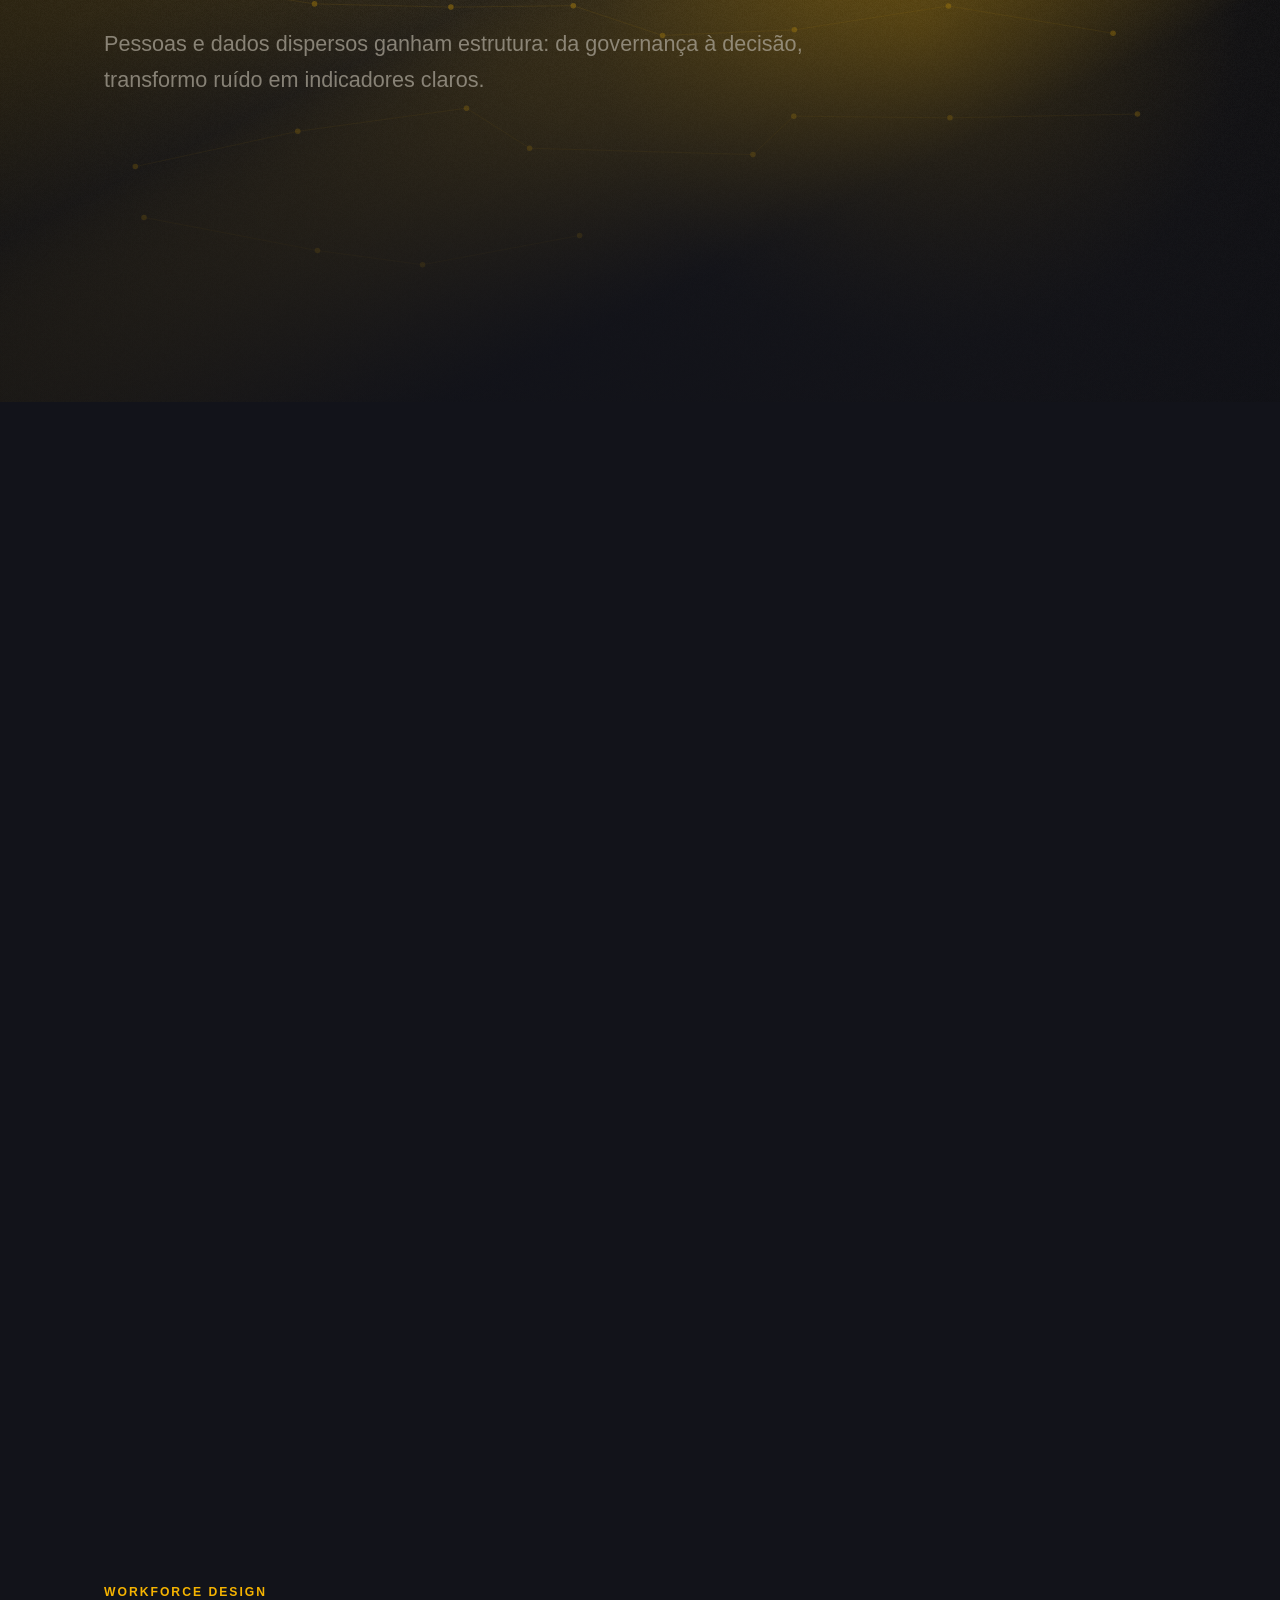
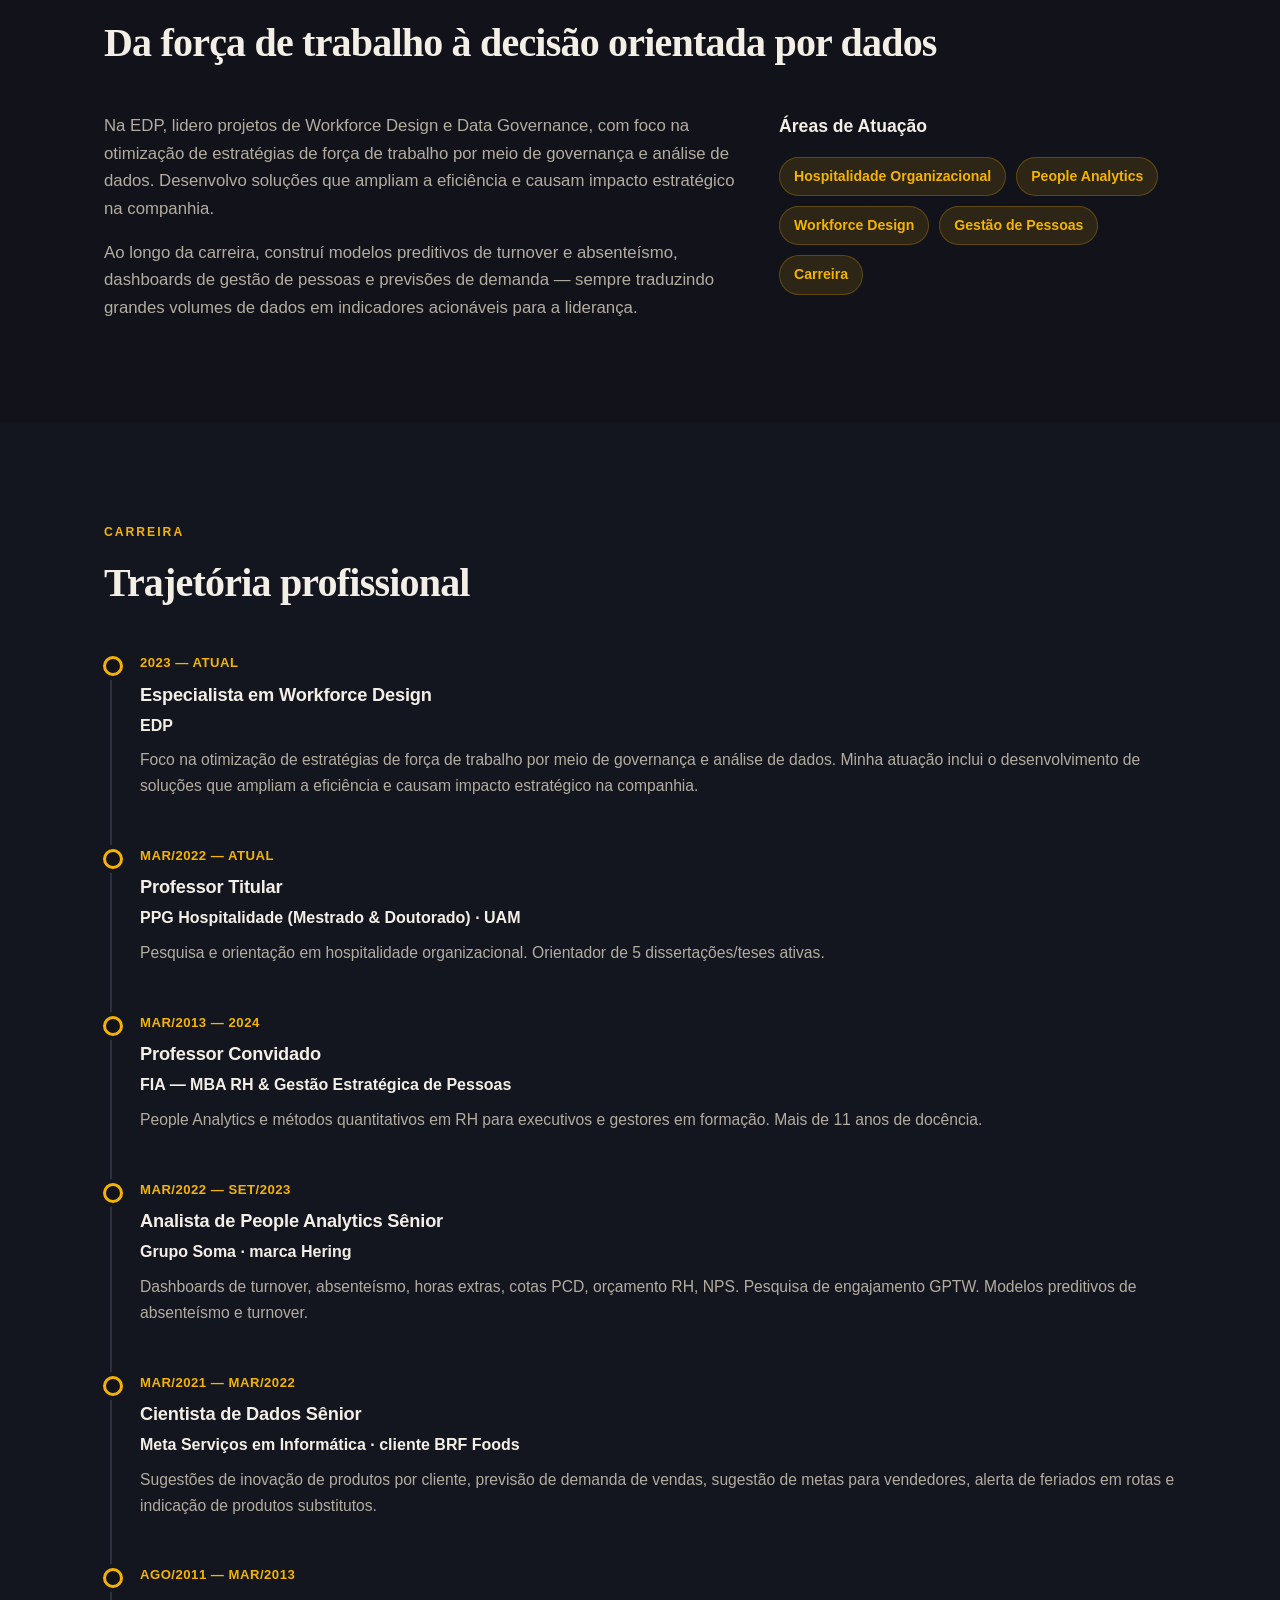
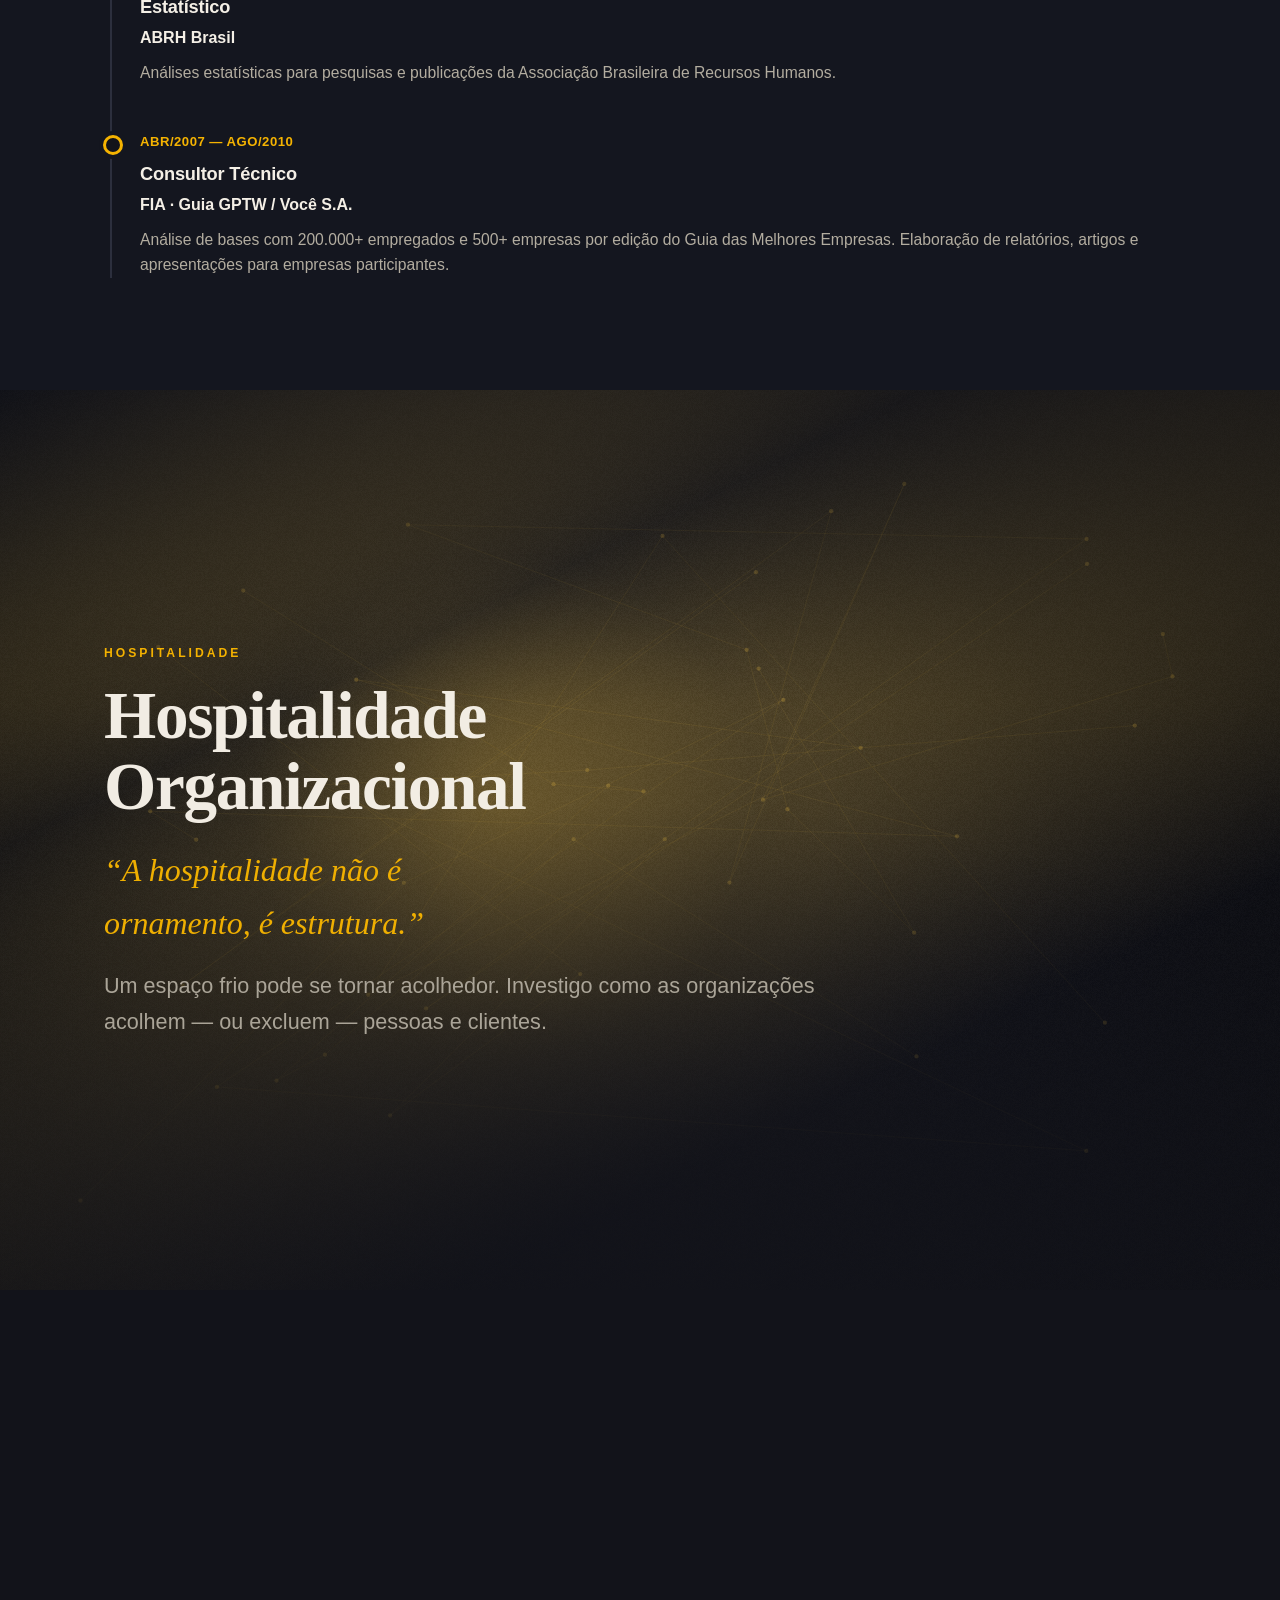
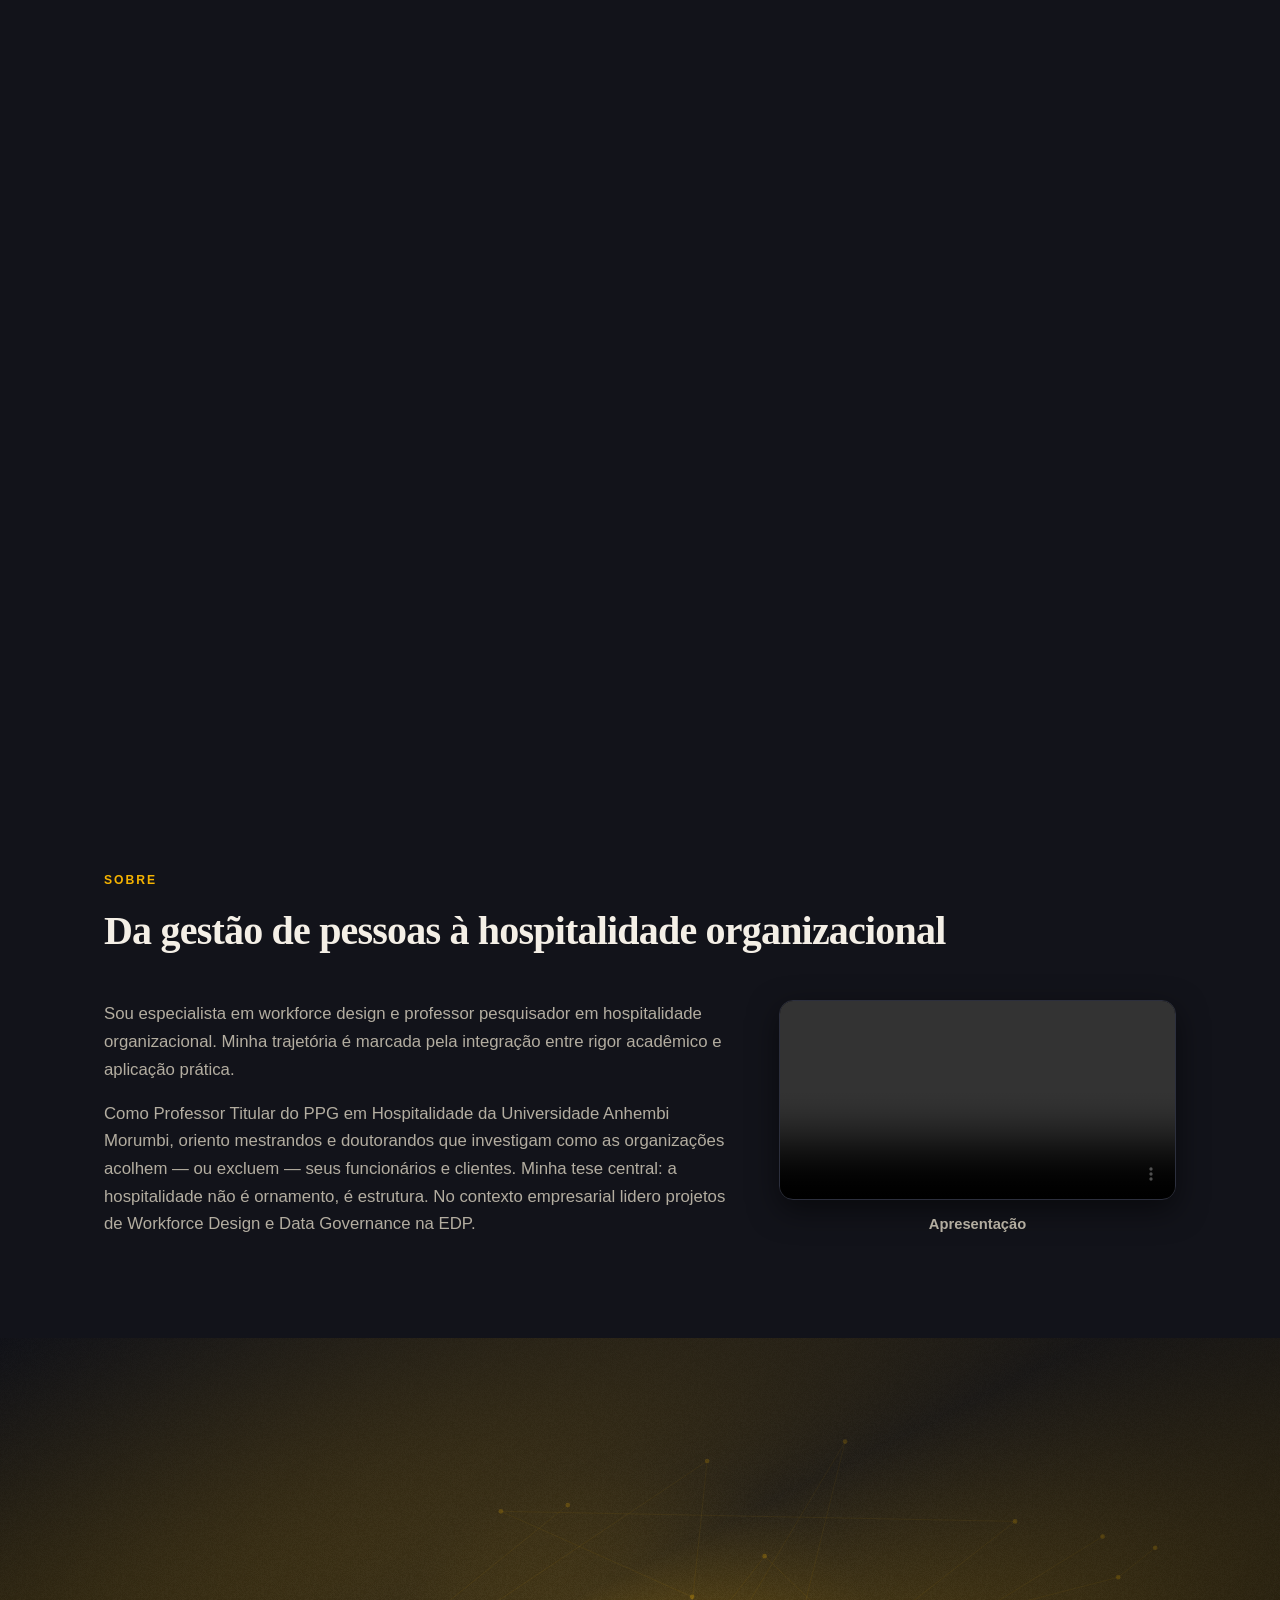
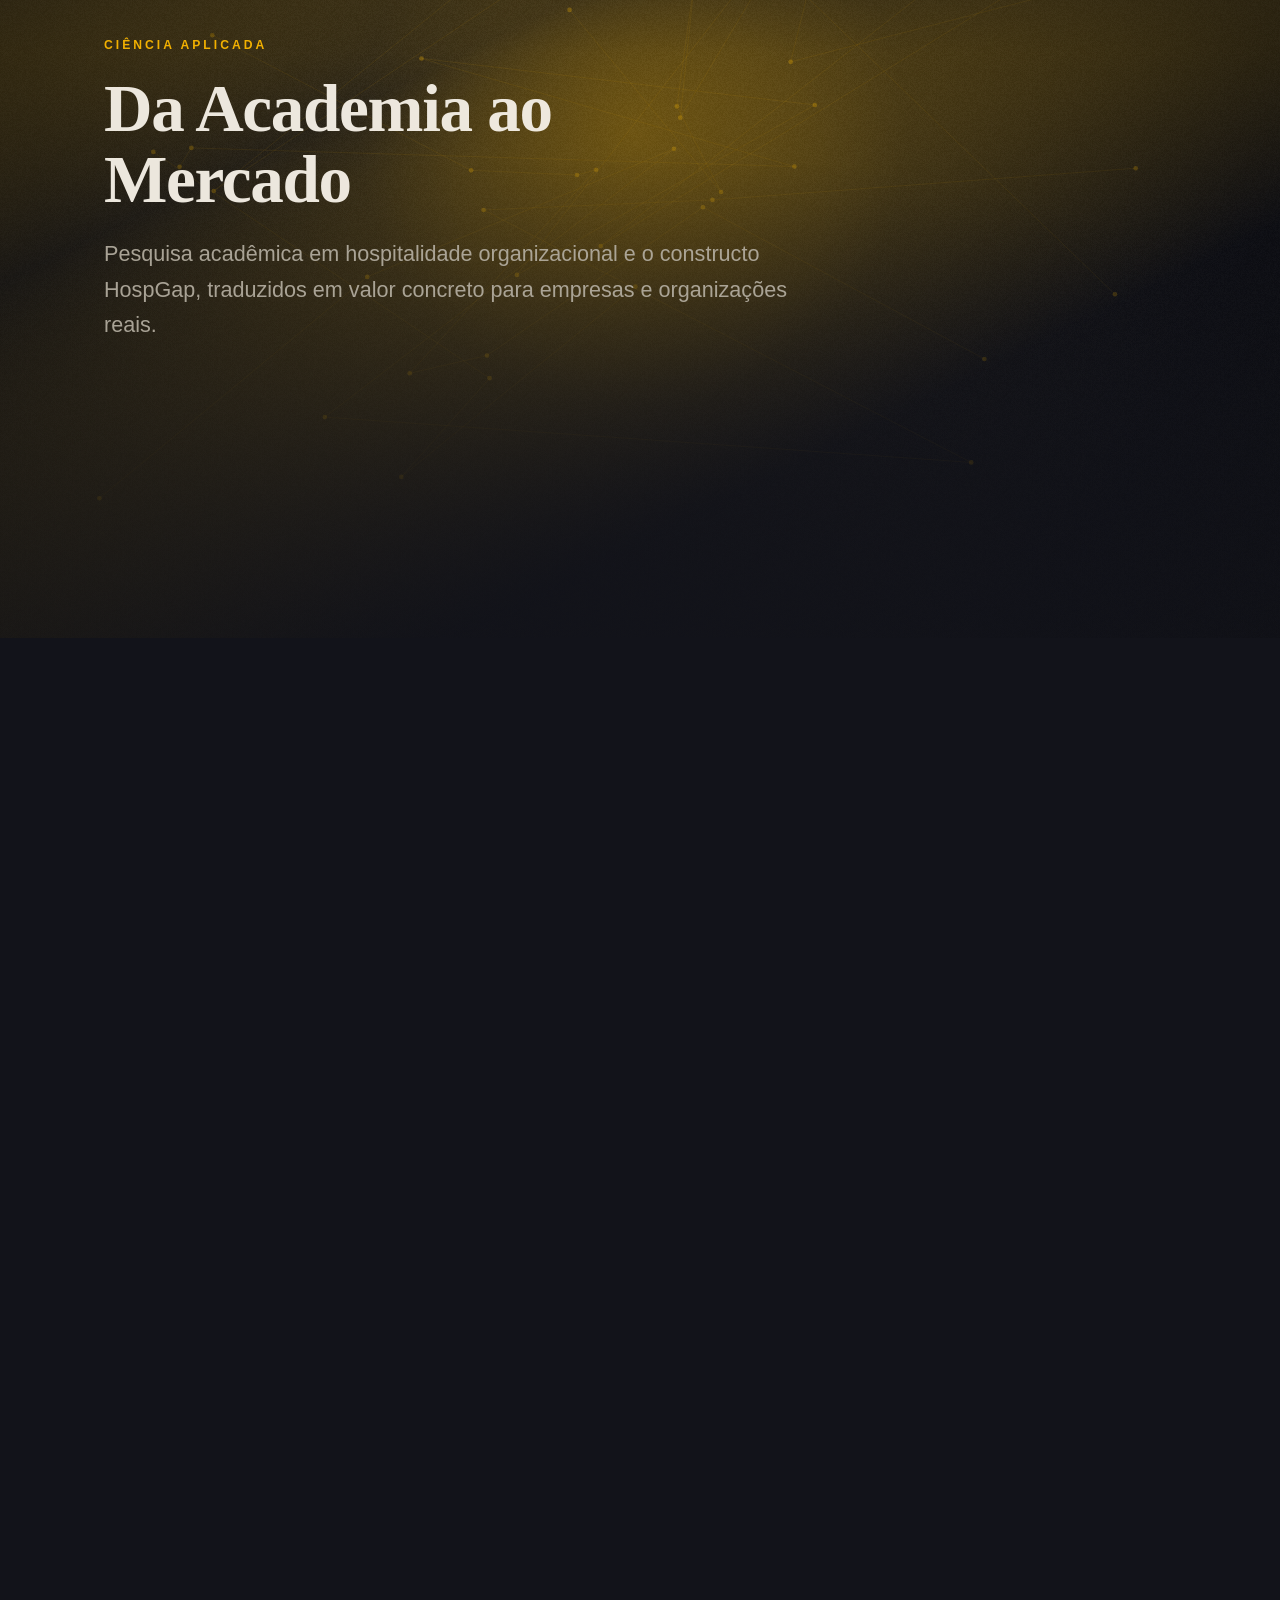
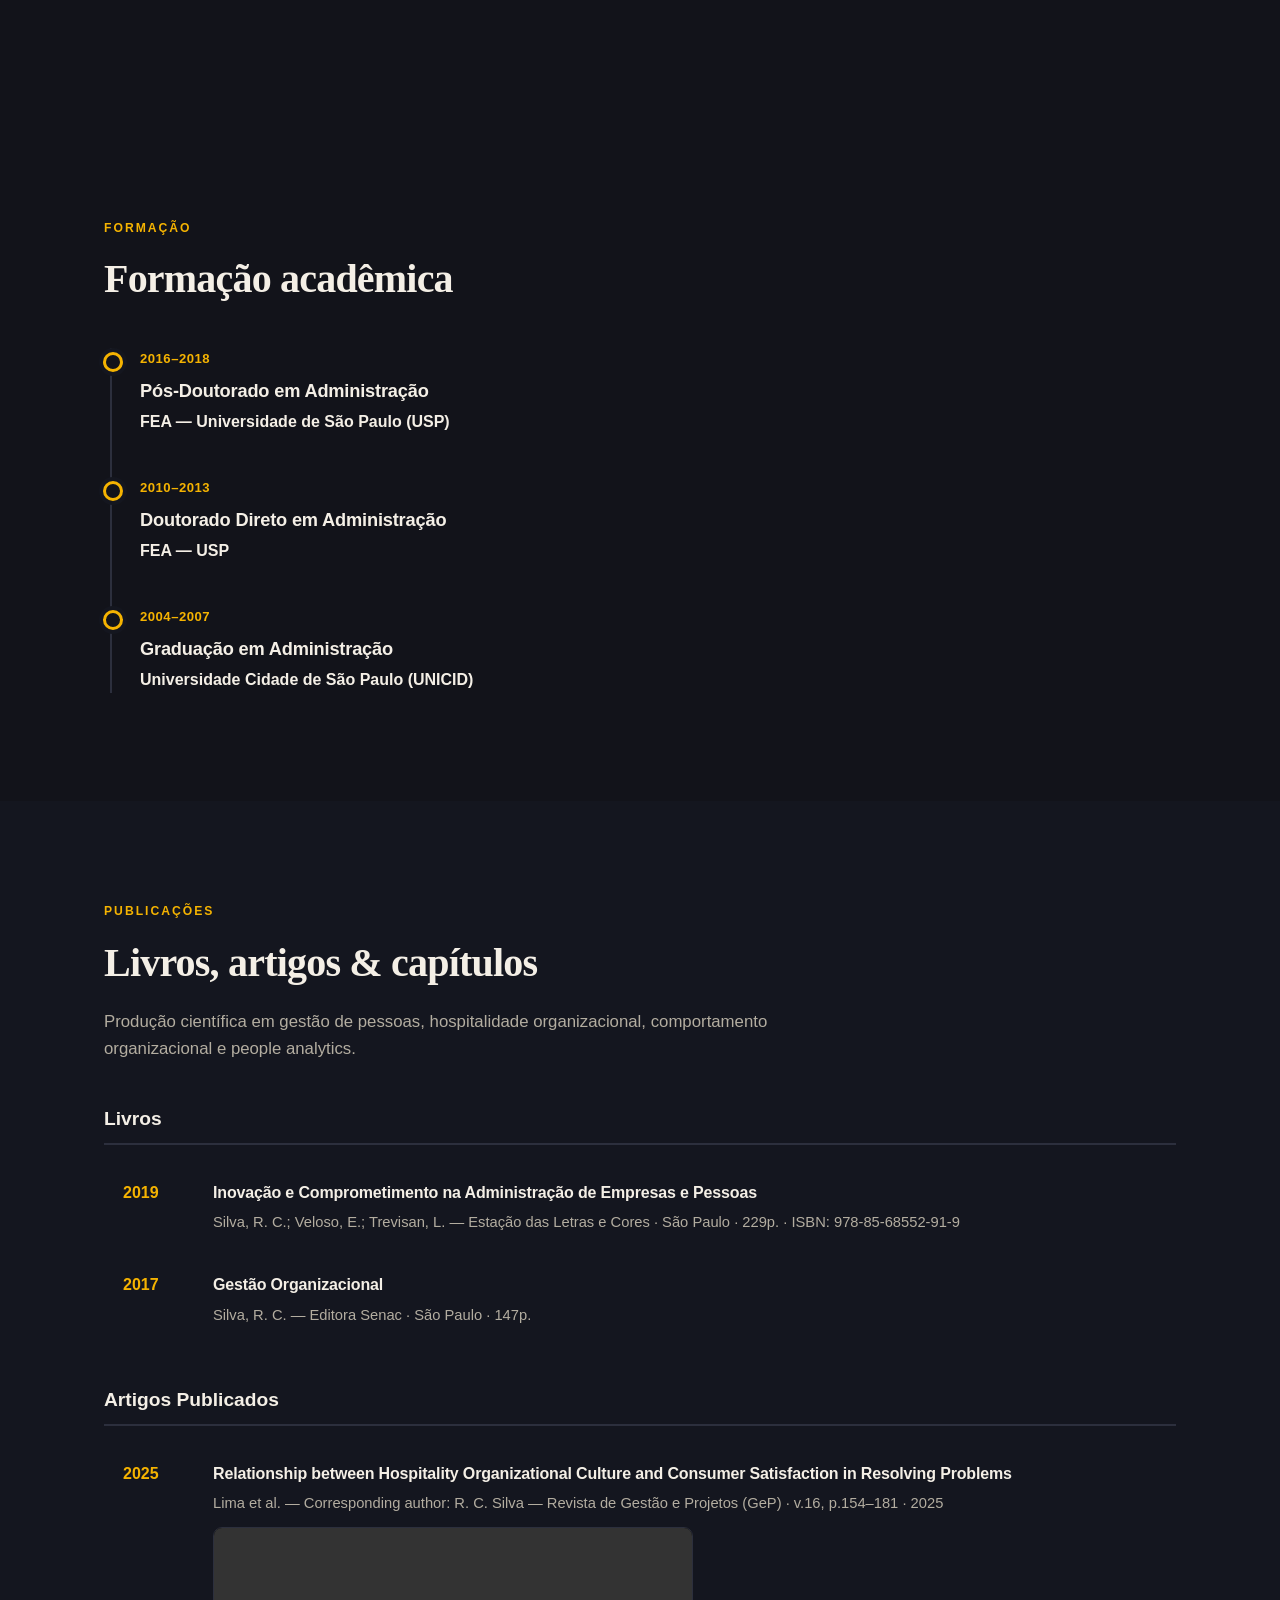
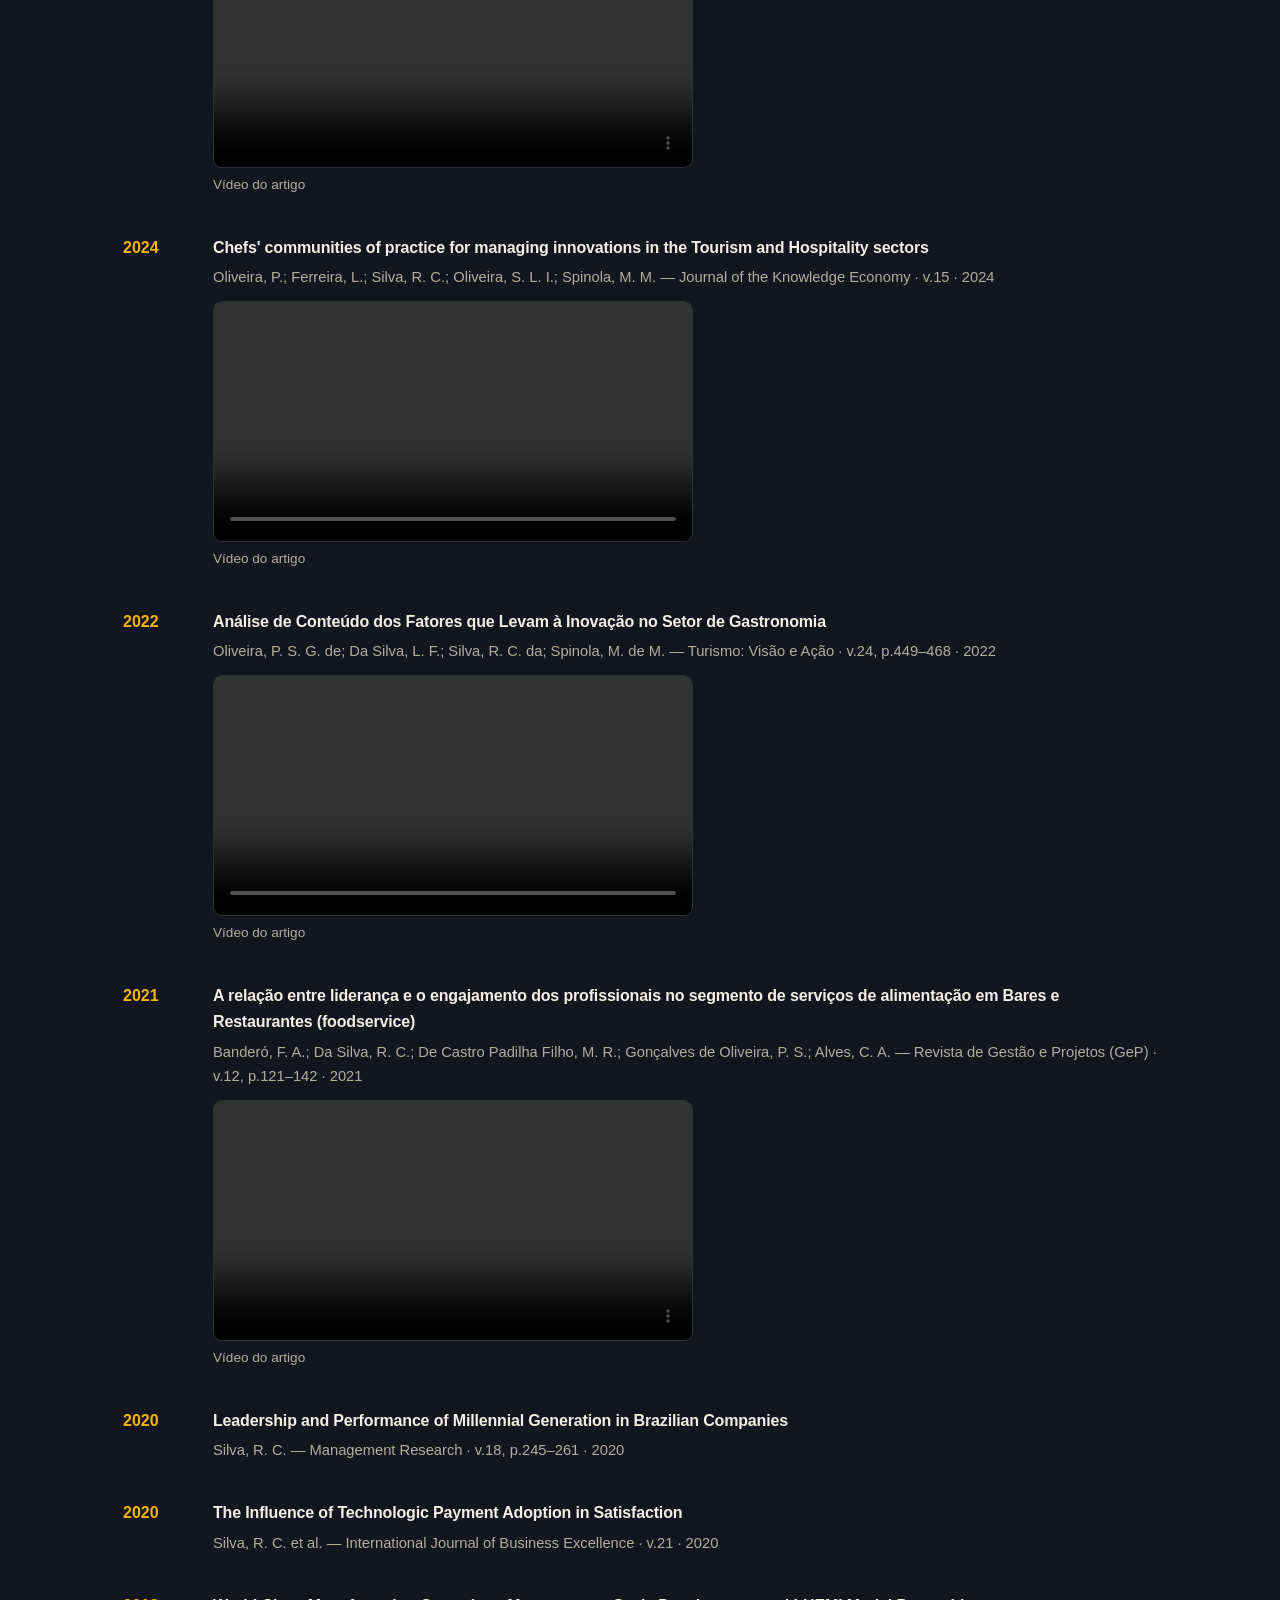
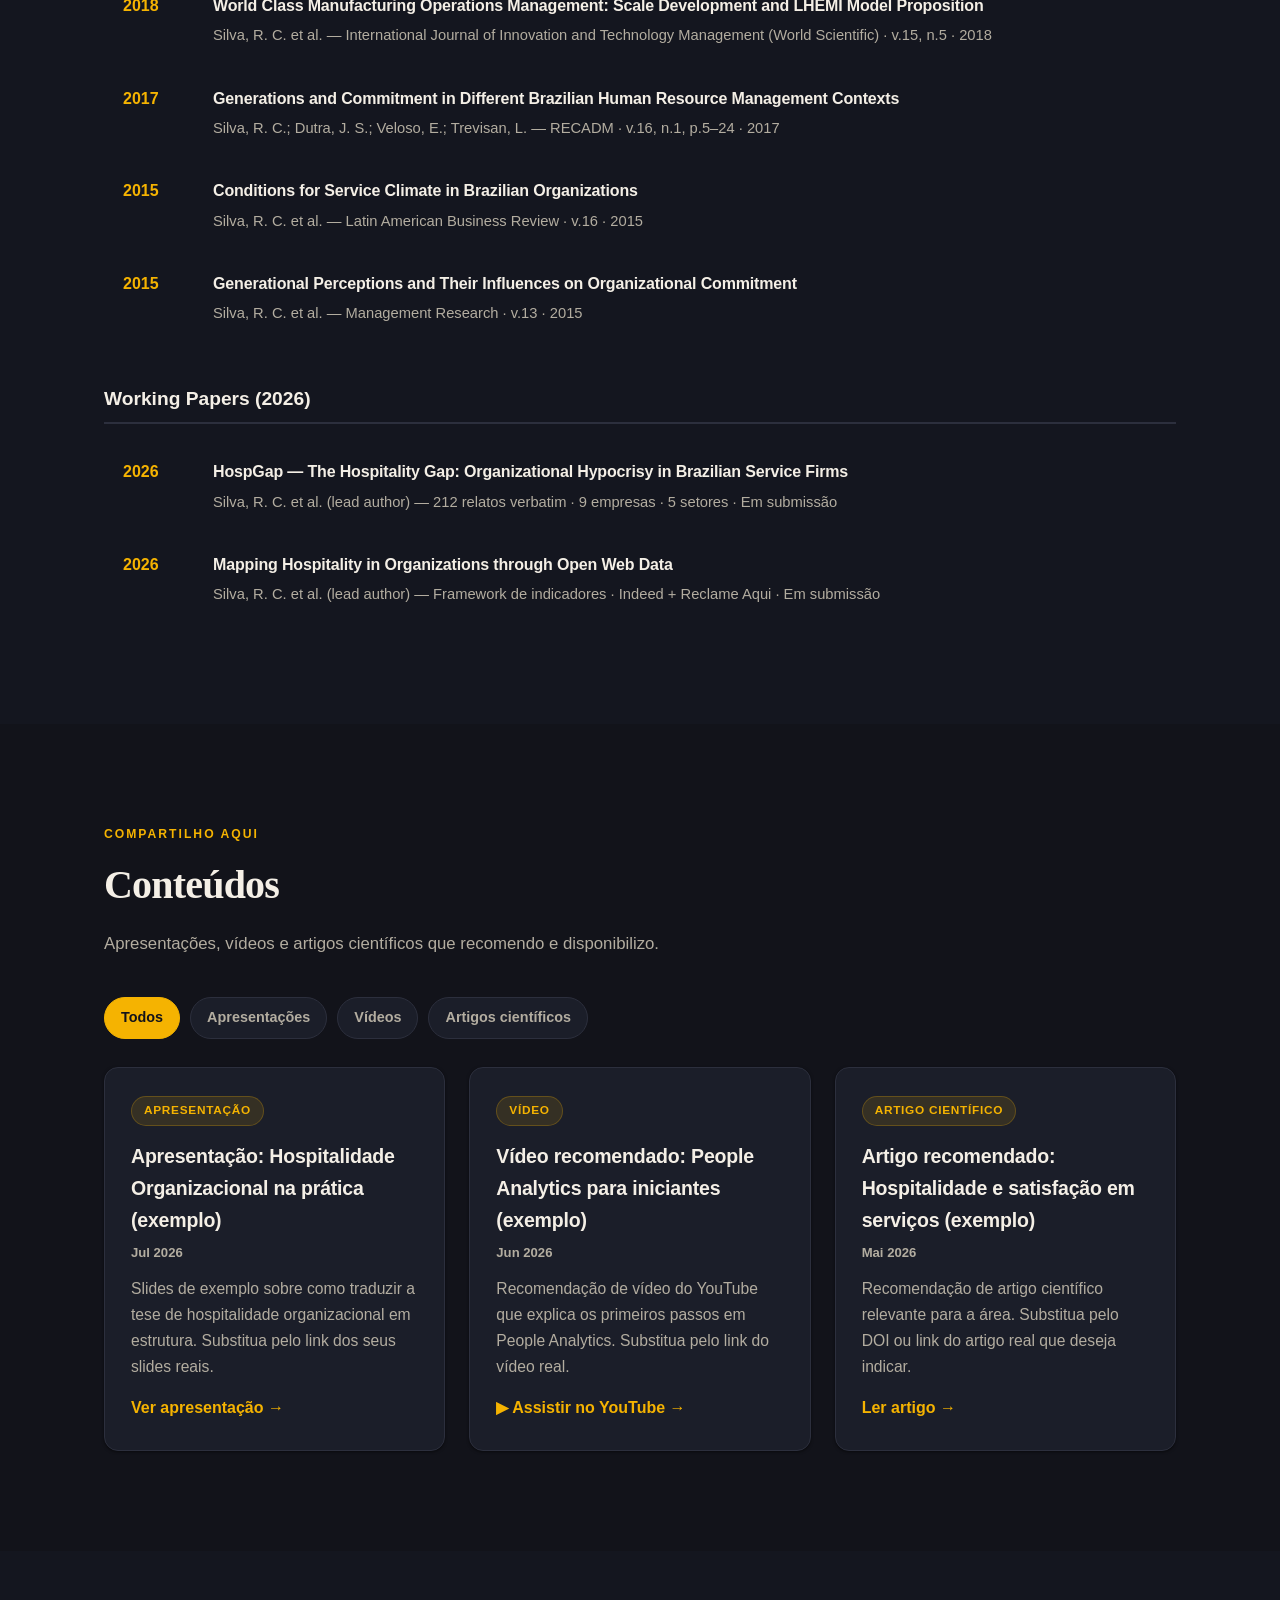
==== commit 93251ba2: "Embute os 3 videos de artigos restantes ao lado das publicacoes" ====
--- a/index.html
+++ b/index.html
@@ -506,6 +506,12 @@
               <div class="pub-body">
                 <p class="pub-title"><a class="pub-link" href="https://periodicos.uninove.br/gep/article/view/26987" target="_blank" rel="noopener">Relationship between Hospitality Organizational Culture and Consumer Satisfaction in Resolving Problems</a></p>
                 <p class="pub-meta">Lima et al. — Corresponding author: R. C. Silva — Revista de Gestão e Projetos (GeP) · v.16, p.154–181 · 2025</p>
+                <figure class="pub-video">
+                  <video controls preload="metadata" playsinline>
+                    <source src="assets/video/hospitalidade-satisfacao.mp4" type="video/mp4">
+                  </video>
+                  <figcaption data-pt="Vídeo do artigo" data-en="Article video" data-es="Video del artículo">Vídeo do artigo</figcaption>
+                </figure>
               </div>
             </li>
             <li class="pub-item">
@@ -526,6 +532,12 @@
               <div class="pub-body">
                 <p class="pub-title"><a class="pub-link" href="https://www.redalyc.org/journal/2610/261073312003/261073312003.pdf" target="_blank" rel="noopener">Análise de Conteúdo dos Fatores que Levam à Inovação no Setor de Gastronomia</a></p>
                 <p class="pub-meta">Oliveira, P. S. G. de; Da Silva, L. F.; Silva, R. C. da; Spinola, M. de M. — Turismo: Visão e Ação · v.24, p.449–468 · 2022</p>
+                <figure class="pub-video">
+                  <video controls preload="metadata" playsinline>
+                    <source src="assets/video/inovacao-gastronomia.mp4" type="video/mp4">
+                  </video>
+                  <figcaption data-pt="Vídeo do artigo" data-en="Article video" data-es="Video del artículo">Vídeo do artigo</figcaption>
+                </figure>
               </div>
             </li>
             <li class="pub-item">
@@ -533,6 +545,12 @@
               <div class="pub-body">
                 <p class="pub-title"><a class="pub-link" href="https://periodicos.uninove.br/gep/article/view/20641" target="_blank" rel="noopener">A relação entre liderança e o engajamento dos profissionais no segmento de serviços de alimentação em Bares e Restaurantes (foodservice)</a></p>
                 <p class="pub-meta">Banderó, F. A.; Da Silva, R. C.; De Castro Padilha Filho, M. R.; Gonçalves de Oliveira, P. S.; Alves, C. A. — Revista de Gestão e Projetos (GeP) · v.12, p.121–142 · 2021</p>
+                <figure class="pub-video">
+                  <video controls preload="metadata" playsinline>
+                    <source src="assets/video/lideranca-engajamento.mp4" type="video/mp4">
+                  </video>
+                  <figcaption data-pt="Vídeo do artigo" data-en="Article video" data-es="Video del artículo">Vídeo do artigo</figcaption>
+                </figure>
               </div>
             </li>
             <li class="pub-item">
